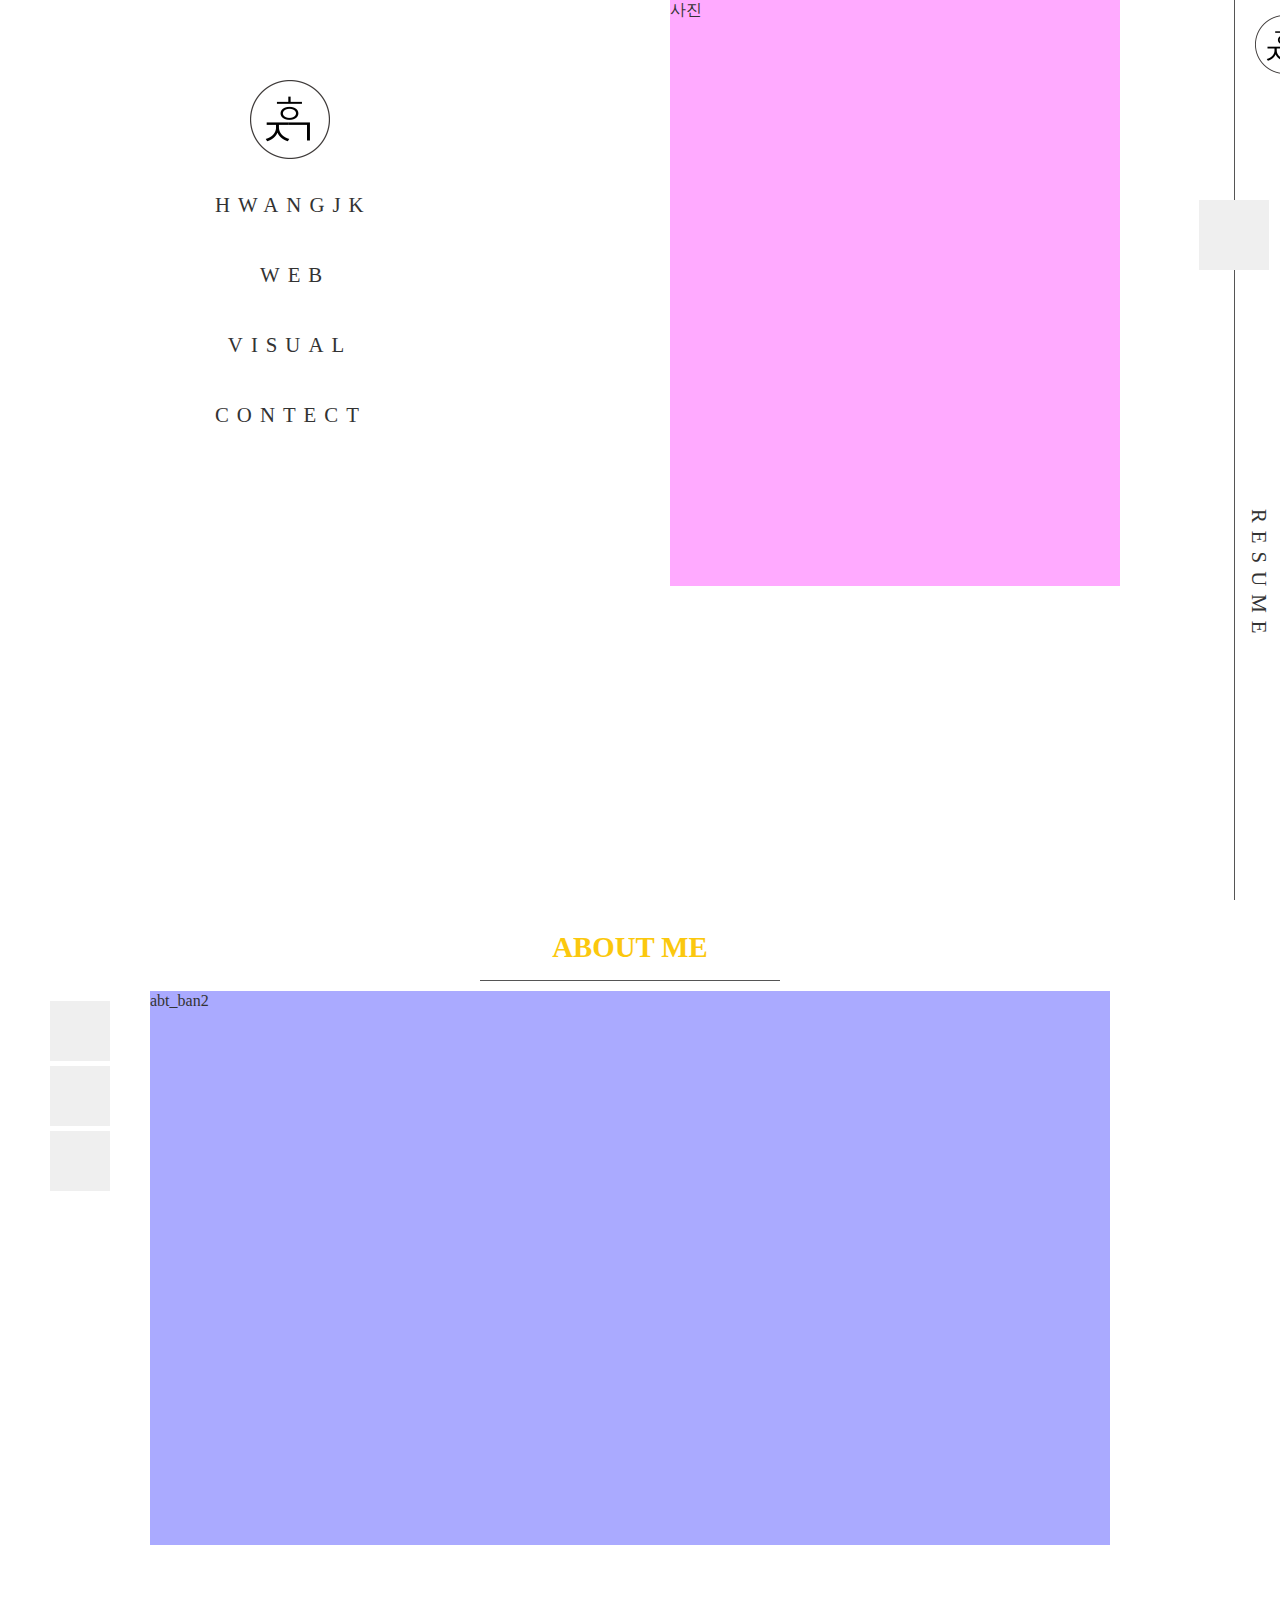
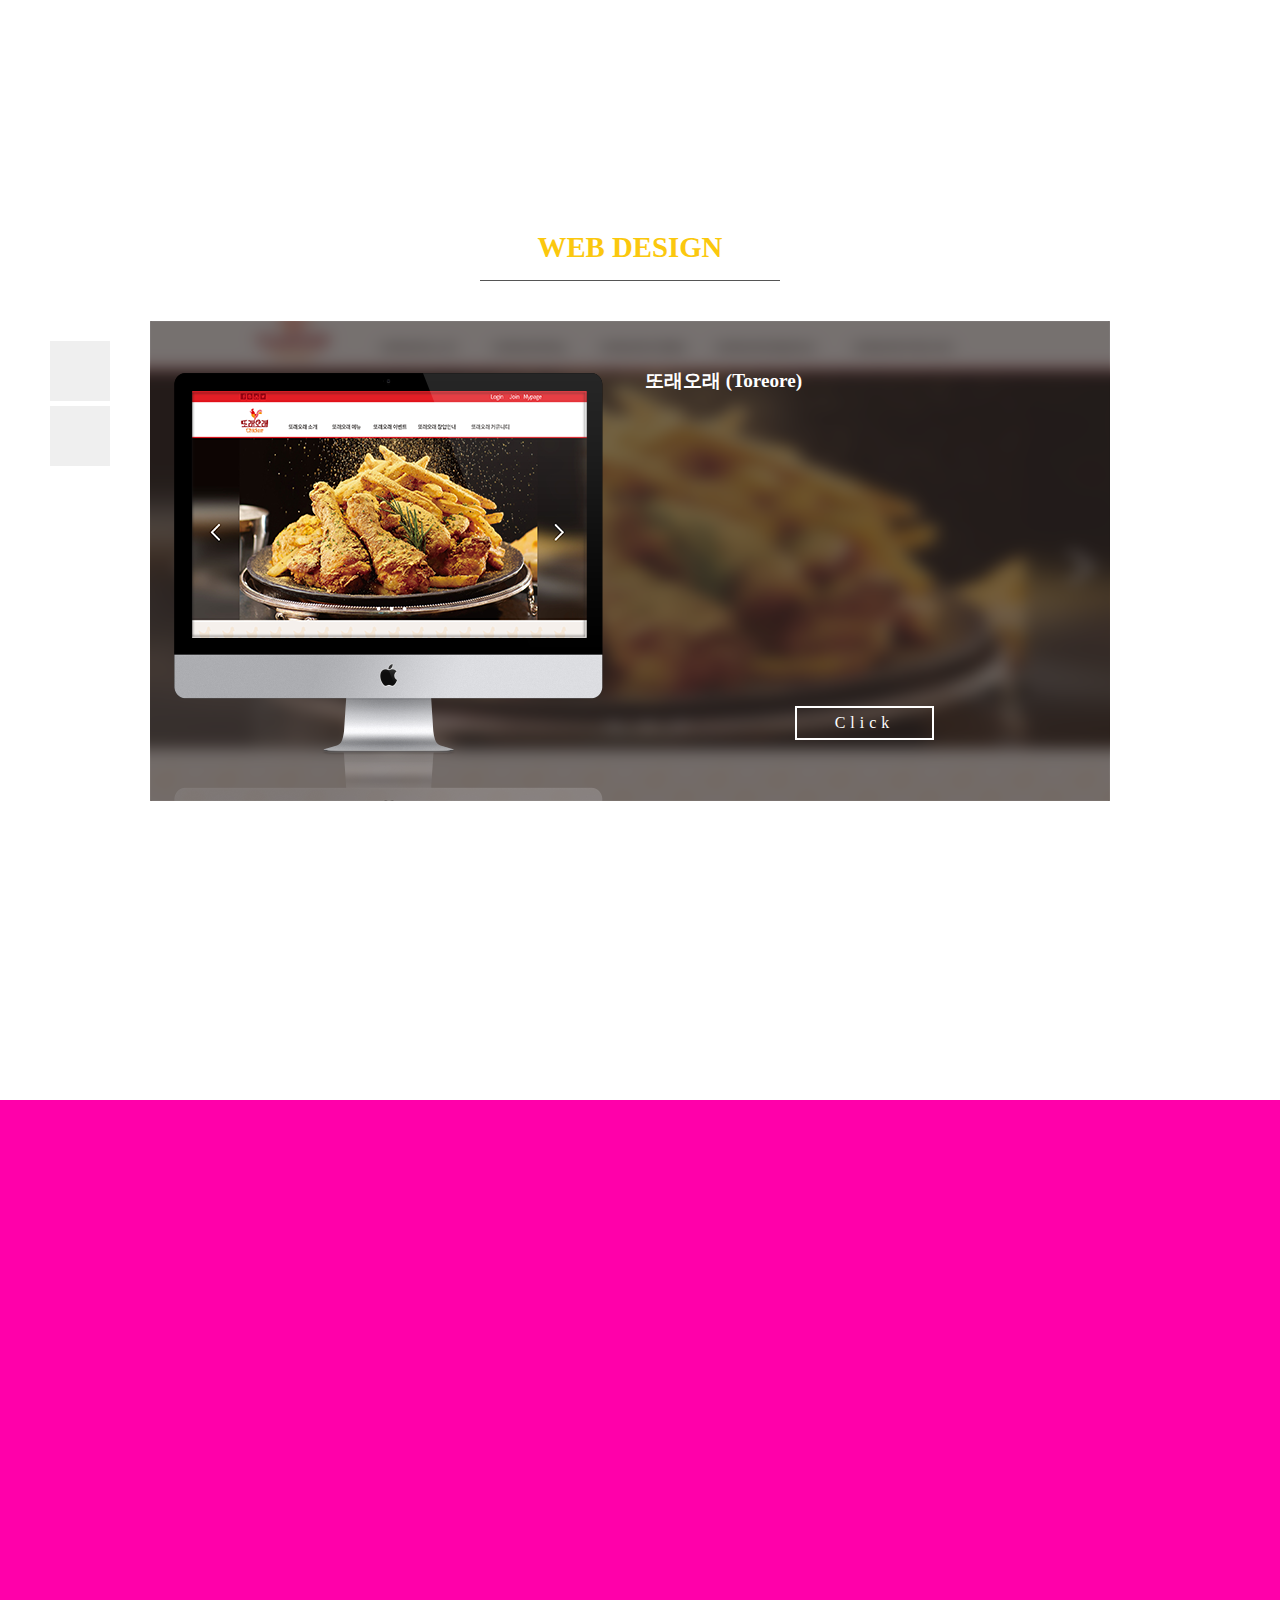
==== index.html @ 750772e2 "index" ====
<!DOCTYPE html>
<html lang="ko-KR">
<head>
    <meta charset="UTF-8" />
    <meta http-equiv="X-UA-Compatible" content="IE=edge" />
    <meta name="viewport" content="width=device-width, user-scalable=no, initial-scale=1.0, maximum-scale=1.0, minimum-scale=1.0">
    
        <!--stylesheet-->
    <link rel="stylesheet" href="./css/lib/reset.css">
    <link rel="stylesheet" href="./css/index.css">
    
    <!--[if lte IE 9]>
        <script src="js/dist/html5shiv.min.js"></script>
    <script src="js/dist/ie9.min.js"></script>
    <script src="js/dist/PIE.js"></script>
    <script src="js/dist/responsive.min.js"></script
    <![endif]-->
    
    <script src="js/jquery/jquery-1.12.3.min.js"></script>
    <script src="js/jquery/jquery-migrate-1.3.0.min.js"></script>
    <script src="js/jquery/jquery-ui.min.js"></script>

    <title>Document</title>
    <script>
   $(function(){
       var resmBtn = $('.resm_btn'),
           resm = $('#resume');
       resmBtn.on('click',function(){
           resm.animate({'left':70+'px'},700,'swing');
       });
       
   });
    </script>
</head>
<body>
   <container id="wrap">
    <div id="header">
      <div id="headBox">
      <div id="gnbBox">
       <h1><a href="#header"><span class="me_hidden">LOGO</span></a></h1>
        <ul id="gnb">
            <li><a href="#box_2">HWANGJK</a></li>
            <li><a href="#box_3">WEB</a></li>
            <li><a href="#box_4">VISUAL</a></li>
            <li><a href="#box_5">CONTECT</a></li>
        </ul><!--//    #gnb-->
        </div><!--//    #gnbBox-->
        <button></button>
        <div id="gnbPic">사진</div>
        </div><!--//    #headBox-->
<!--//    #resume-->
    </div><!--//    #header-->
           
            <div id="resume">
				<div class="resm">
				    <button class="home_btn"><a href="#header"><span class="me_hidden">home</span></a></button>
				    <p>RESUME</p>
				</div>
				<h2><span class="me_hidden">황진경 이력서</span></h2>
				<div class="resm_page">
                    <div class="resm_profile">
                        <ul>
                            <!--<li class="pro_pic"></li>-->
                            <li class="pro_moral"></li>
                            <li class="pro">
                                <ul>
                                    <li> &#8226; 황진경 &#40;Hwang Jin Kyoung&#41;</li>
                                    <li> &#8226; Birth&#58; 1995. 07. 11</li>
                                    <li> &#8226; Address&#58; 경기도 광주시</li>
                                    <li><i class="email"><!--icon--></i><p>hwangjk711@gmail.com</p></li>
                                    <li><i class="kakao"><!--icon--></i><p>qo3op1995</p></li>
                                    <li><i class="insa"><!--icon--></i><p>hjin_nk</p></li>
                                    <li><i class="git"><!--icon--></i><p>hwangjk</p></li>
                                </ul>
                            </li>
                        </ul>
                    </div>
                    <div class="resm_box">
                        <ul>
                            <li>
                                <dl>
                                    <dt class="edcation"><i class="ed"><!--icon--></i><p>Education</p></dt>
                                    <dd>
                                        <ul class="e_date">
                                            <li>2016&#46;03&#45;2016&#46;07</li>
                                            <li>2014&#46;03&#45;2016&#46;02</li>
                                            <li>2011&#46;03&#45;2014&#46;02</li>
                                        </ul>
                                        <ul class="e_graph">
                                            <li><!--cirle 표시--><span><!--cirle 표시--></span></li>
                                            <li><!--cirle 표시--><span><!--cirle 표시--></span></li>
                                            <li><!--cirle 표시--><span><!--cirle 표시--></span></li>
                                        </ul>
                                        <span class="e_line"><!--line--></span>

                                        <ul class="e_contect">
                                            <li>그린컴퓨터 <br>아카데미 수료</li>
                                            <li>한국폴리텍1대학<br/>정수캠퍼스<br/><span class="cont">커뮤니케이션디자인과</span></li>
                                            <li>수원정보과학고등학교<br/><span class="cont">캐릭터디자인과</span></li>
                                        </ul>

                                    </dd>
                                </dl>
                            </li> <!--education-->
                            <li>
                                <dl>
                                    <dt><i class="we"><!--icon--></i><p>Work Experience</p></dt>
                                    <dd>
                                        <ul class="w_date">
                                            <li>2015&#46;12&#45;2016&#46;02</li>
                                            <li>2015&#46;02</li>
                                            <li>2014&#46;08&#45;2015&#46;02</li>
                                        </ul>
                                        <ul class="e_graph">
                                            <li><!--cirle 표시--><span><!--cirle 표시--></span></li>
                                            <li><!--cirle 표시--><span><!--cirle 표시--></span></li>
                                            <li><!--cirle 표시--><span><!--cirle 표시--></span></li>
                                        </ul>
                                        <span class="e_line"><!--line--></span>

                                        <ul class="w_contect">
                                            <li>&#40;주&#41;CSC커뮤니케이션<br><span class="cont">광고&#44;편집 디자인</span></li>
                                            <li>&#40;주&#41;켈코스메틱<br/><span class="cont">패키지디자인</span></li>
                                            <li>&#40;주&#41;원일테크<br/><span class="cont">라벨디자인 수정<br/>인쇄공정 관리</span></li>
                                        </ul>
                                    </dd>
                                </dl>
                            </li> <!--work experience-->
                            <li>
                                <dl>
                                    <dt><i class="awd"><!--icon--></i><p>Award</p></dt>
                                    <dd>
                                        <ul class="a_date">
                                            <li>2014</li>
                                            <li>2013</li>
                                            <li>2011</li>
                                        </ul>
                                        <ul class="e_graph">
                                            <li><!--cirle 표시--><span><!--cirle 표시--></span></li>
                                            <li><!--cirle 표시--><span><!--cirle 표시--></span></li>
                                            <li><!--cirle 표시--><span><!--cirle 표시--></span></li>
                                        </ul>
                                        <span class="e_line"><!--line--></span>

                                        <ul class="a_contect">
                                            <li>제20회 국제커뮤니케이션공모전 <br><span class="cont">광고디자인부문 입선</span></li>
                                            <li>청소년디자인전람회<br/><span class="cont">멀티미디어디자인부문 입선</span></li>
                                            <li>청소년디자인전람회<br/><span class="cont">제품디자인부문 특선</span></li>
                                        </ul>
                                    </dd>
                                </dl>
                            </li><!--award-->
                            <li>
                                <dl>
                                    <dt><i class="lcen"><!--icon--></i><p>Licence</p></dt>
                                    <dd>
                                        <ul class="L_date">
                                            <li>2015&#46;12&#46;28</li>
                                            <li>2015&#46;07&#46;17</li>
                                            <li>2013&#46;07&#46;19</li>
                                            <li>2012&#46;04&#46;28</li>
                                            <li>2016&#46;03&#46;25</li>
                                        </ul>
                                        <ul class="L_graph">
                                            <li><!--cirle 표시--><span><!--cirle 표시--></span></li>
                                            <li><!--cirle 표시--><span><!--cirle 표시--></span></li>
                                            <li><!--cirle 표시--><span><!--cirle 표시--></span></li>
                                            <li><!--cirle 표시--><span><!--cirle 표시--></span></li>
                                            <li><!--cirle 표시--><span><!--cirle 표시--></span></li>
                                        </ul>
                                        <span class="L_line"><!--line--></span>

                                        <ul class="L_contect">
                                            <li>시각디자인산업기사사<br>한국산업인력공단</li>
                                            <li>GTQ일러스트1급<br/>한국생산성본부부</li>
                                            <li>컴퓨터그래픽스운용기능사<br/>한국산업인력공단</li>
                                            <li>AUTO CAD2급<br/>한국ATC센터</li>
                                            <li>운전면허보통2종<br/>경기지방경찰청</li>
                                        </ul>
                                    </dd>
                                </dl>
                            </li><!--licence-->
                            
                        </ul>
                    </div>
                    <div class="skill">
	<div class="artwork">
		<ul class="bars">
			<li>
			    <dl class="top">
			        <dt>Adobe Photoshop</dt>
			        <dd>
			            <div class="ps"><!--bar--></div>
			        </dd>
			    </dl>
			    <dl>
			        <dt>Adobe illustation</dt>
			        <dd>
			            <div class="ai"><!--bar--></div>
			        </dd>
			    </dl>
			    <dl>
			        <dt>Adobe Indesign</dt>
			        <dd>
			            <div class="id"><!--bar--></div>
			        </dd>
			    </dl>
			    <dl>
			        <dt>Adobe aftereffct</dt>
			        <dd>
			            <div class="ae"><!--bar--></div>
			        </dd>
			    </dl>
			    <dl>
			        <dt>HTML</dt>
			        <dd>
			            <div class="htm"><!--bar--></div>
			        </dd>
			    </dl>
			    <dl>
			        <dt>CSS</dt>
			        <dd>
			            <div class="css"><!--bar--></div>
			        </dd>
			    </dl>
			    <dl>
			        <dt>SASS(SCSS)</dt>
			        <dd>
			            <div class="sass"><!--bar--></div>
			        </dd>
			    </dl>
			    <dl>
			        <dt>Javascript(jQuery)</dt>
			        <dd>
			            <div class="js"><!--bar--></div>
			        </dd>
			    </dl>
			    <dl>
			        <dt>Assistor PS</dt>
			        <dd>
			            <div class="asi"><!--bar--></div>
			        </dd>
			    </dl>
			    <dl>
			        <dt>Git hurb</dt>
			        <dd>
			            <div class="git"><!--bar--></div>
			        </dd>
			    </dl>
			    <dl>
			        <dt>Auto CAD</dt>
			        <dd>
			            <div class="cad"><!--bar--></div>
			        </dd>
			    </dl>
			</li>
		</ul>
	</div>
                        </div>
                    
                </div><!--.resm_page-->
                <button class="resm_btn"><span class="me_hidden">resm</span></button>
			</div><!--#resume-->
			
    <div id="box_2">
    <h2>about me</h2>
    <span class="box2_title">ABOUT ME</span>
    <ul class="box2_btn">
        <li><button><a href="#box_3"></a></button></li>
        <li><button><a href="#box_4"></a></button></li>
        <li><button><a href="#box_5"></a></button></li>
    </ul>
    <div class="about_ban">
    <ul class="about_me">
        <li class="abt_ban1">
            <ul>
                <li>
                    <ul class="cha_1">
                        <li class="cha_icon_1"><!--icon--></li>
                        <li class="cha_text_1">
                        <dl>
                            <dt>CREATIVE</dt>
                            <dd>톡톡튀고 반짝이는<br/>창의력을 가진 사람</dd>
                        </dl></li>
                    </ul>
                </li>
                <li>
                    <ul class="cha_2">
                        <li class="cha_icon_2"><!--icon--></li>
                        <li class="cha_text_2">
                        <dl>
                            <dt>POSITIVE</dt>
                            <dd>밝고 긍정적인<br/>마인드를 가진 사람</dd>
                        </dl></li>
                    </ul>
                </li>
                <li>
                    <ul class="cha_3">
                        <li class="cha_icon_3"><!--icon--></li>
                        <li class="cha_text_3">
                        <dl>
                            <dt>RESPONSIBILITY</dt>
                            <dd>한번 보면 끝을보는<br/>책임감을 가진 사람</dd>
                        </dl></li>
                    </ul>
                </li>
                <li>
                    <ul class="cha_4">
                        <li class="cha_icon_4"><!--icon--></li>
                        <li class="cha_text_4">
                        <dl>
                            <dt>ARDENT</dt>
                            <dd>디자인의 열정이<br/>불타오르는 사람</dd>
                        </dl></li>
                    </ul>
                </li>
            </ul>
        </li>
        <li class="abt_ban2">abt_ban2</li>
        <li class="abt_ban3">abt_ban3</li>
    </ul>
    </div>
    </div><!--// #box_2-->
    
    <div id="box_3">
    <span class="box3_title">WEB DESIGN</span>
    <ul class="box3_btn">
        <li><button><a href="#"></a></button></li>
        <li><button><a href="#"></a></button></li>
    </ul>
    <div class="webpo">
    <ul class="webpoBox">
        <li class="toreore">
               <ul>
                   <li class="to_mockup"></li>
                   <li class="content">
                       <dl>
                           <dt>또래오래 (Toreore)</dt>
                           <dd></dd>
                           <dd class="click"><a href="./toreore/index.html">Click</a></dd>
                       </dl>
                   </li>
               </ul>
        </li>
        <li class="webpo_2"></li>
    </ul>
       </div>
    </div>
    
    <div id="box_4">
    </div>
    
    <div id="box_5">
    </div>
    
    
    
    
    
    </container><!--//    #wrap-->
</body>
</html>
---- css/index.css ----
#wrap { width: 100%; height: auto; }
#wrap #header { width: 100%; height: 100vh; }
#wrap #header #headBox { width: 1000px; height: calc(100% - 80px); margin: 0 auto; padding-top: 80px; }
#wrap #header #headBox #gnbBox { width: 300px; height: 420px; background-color: #fff; float: left; }
#wrap #header #headBox #gnbBox > h1 { width: 80px; height: 80px; background-image: url(../img/logo.png); background-repeat: no-repeat; margin-left: 110px; float: left; }
#wrap #header #headBox #gnbBox > h1 a { width: 100%; height: 100%; display: block; }
#wrap #header #headBox #gnbBox > #gnb { width: 100%; height: 340px; margin-top: 30px; float: left; /*background-color:#faf;*/ }
#wrap #header #headBox #gnbBox > #gnb li { width: 100%; height: 40px; margin-bottom: 30px; background-color: #fff; }
#wrap #header #headBox #gnbBox > #gnb li:nth-child(1) { width: 150px; margin-left: 75px; }
#wrap #header #headBox #gnbBox > #gnb li:nth-child(2) { width: 60px; margin-left: 120px; }
#wrap #header #headBox #gnbBox > #gnb li:nth-child(3) { width: 130px; margin-left: 85px; }
#wrap #header #headBox #gnbBox > #gnb li:nth-child(4) { width: 150px; margin-left: 75px; }
#wrap #header #headBox #gnbBox > #gnb li a { width: 100%; height: 100%; display: block; text-align: center; font-size: 1.3rem; text-decoration: none; line-height: 30px; color: #333; letter-spacing: 0.5rem; font-weight: lighter; }
#wrap #header #headBox #gnbBox > #gnb li a:hover { border-bottom: 1px solid #999; color: #999; }
#wrap #header #headBox > #gnbPic { width: 450px; height: 586px; float: right; margin-right: 20px; background-color: #faf; margin-top: -80px; }
#wrap #resume { width: 1250px; height: 100vh; background-color: #5a5; position: fixed; top: 0px; left: 1234px; z-index: 1000; }
#wrap #resume .resm { width: 8%; height: 100%; background-color: #fff; border-left: 1px solid #555; float: left; }
#wrap #resume .resm .home_btn { width: 60px; height: 60px; margin-left: 20px; margin-top: 15px; background-image: url(../img/home_btn.png); background-repeat: no-repeat; background-size: contain; cursor: pointer; }
#wrap #resume .resm .home_btn a { width: 100%; height: 100%; display: block; }
#wrap #resume .resm P { width: 112px; height: 20px; display: block; font-size: 1.3rem; margin-top: 480px; margin-left: -30px; letter-spacing: 0.5rem; font-weight: lighter; transform: rotate(90deg); }
#wrap #resume .resm_page { width: 91.88%; height: 100%; background-color: #fff; float: left; }
#wrap #resume .resm_page .resm_profile { width: 18.5vw; height: 100%; background-color: #fff; float: left; margin-right: 30px; border-right: 1px solid #999; }
#wrap #resume .resm_page .resm_profile ul { /*.pro_pic {width:8.2vw; height:146px; margin-top:24px; margin-left:5vw; padding-bottom: 10px; border-bottom: 3px solid $MAIN;  background-image: url(../img/proifile_pic.jpg); background-repeat: no-repeat; background-size: contain; display: none;}*/ }
#wrap #resume .resm_page .resm_profile ul .pro_moral { width: 200px; float: right; margin-right: 20px; height: 300px; margin-top: 15px; background-image: url(../img/resm_moral.png); }
#wrap #resume .resm_page .resm_profile ul .pro { width: 200px; height: 260px; float: right; margin-right: 20px; margin-top: 50px; }
#wrap #resume .resm_page .resm_profile ul .pro ul li { width: 100%; height: 20px; margin-bottom: 15px; font-size: 0.9rem; }
#wrap #resume .resm_page .resm_profile ul .pro ul li > i { width: 20px; height: 20px; margin-right: 10px; float: left; background-image: url(../img/profile_icon.png); background-repeat: no-repeat; background-position: -3px -7px; }
#wrap #resume .resm_page .resm_profile ul .pro ul li .kakao { background-position: -27px -7px; }
#wrap #resume .resm_page .resm_profile ul .pro ul li .insa { background-position: -52px -7px; }
#wrap #resume .resm_page .resm_profile ul .pro ul li .git { background-position: -76px -7px; }
#wrap #resume .resm_page .resm_box { width: 40vw; height: 100%; float: left; margin-right: 20px; }
#wrap #resume .resm_page .resm_box > ul { width: 100%; height: 100%; }
#wrap #resume .resm_page .resm_box > ul > li { width: 100%; height: calc(100% / 4 - 35px); margin-bottom: 30px; }
#wrap #resume .resm_page .resm_box > ul > li:last-child { margin-bottom: 0; }
#wrap #resume .resm_page .resm_box > ul > li:first-child { margin-top: 25px; }
#wrap #resume .resm_page .resm_box > ul > li dl { width: 100%; height: 100%; }
#wrap #resume .resm_page .resm_box > ul > li dl dt { width: 100%; height: 20%; }
#wrap #resume .resm_page .resm_box > ul > li dl dt p { width: 100%; height: 100%; display: block; line-height: 150%; font-weight: bold; }
#wrap #resume .resm_page .resm_box > ul > li dl dt i { width: 5%; height: 100%; background-image: url(../img/resm_icon.png); background-repeat: no-repeat; display: block; float: left; margin-left: 35px; margin-right: 5px; }
#wrap #resume .resm_page .resm_box > ul > li dl dt .ed { background-position: 0 -6px; }
#wrap #resume .resm_page .resm_box > ul > li dl dt .we { background-position: -27px -6px; }
#wrap #resume .resm_page .resm_box > ul > li dl dt .awd { background-position: -52px -5px; }
#wrap #resume .resm_page .resm_box > ul > li dl dt .lcen { background-position: -76px -5px; }
#wrap #resume .resm_page .resm_box > ul > li dl dd { width: 100%; height: 75%; position: relative; margin-top: 3px; }
#wrap #resume .resm_page .resm_box > ul > li dl dd .e_date { width: 100%; height: 16px; }
#wrap #resume .resm_page .resm_box > ul > li dl dd .e_date > li { width: 23%; height: 16px; float: left; font-size: 0.9rem; margin-right: 45px; }
#wrap #resume .resm_page .resm_box > ul > li dl dd .e_date > li:last-child { margin-right: 0; }
#wrap #resume .resm_page .resm_box > ul > li dl dd .e_date > li:first-child { margin-left: 38px; }
#wrap #resume .resm_page .resm_box > ul > li dl dd .e_graph { width: 100%; height: 16px; float: left; position: absolute; z-index: 500; top: 25px; }
#wrap #resume .resm_page .resm_box > ul > li dl dd .e_graph > li { width: 16px; height: 100%; background-color: #ddd; border-radius: 10px; float: left; margin-right: 152px; }
#wrap #resume .resm_page .resm_box > ul > li dl dd .e_graph > li:last-child { margin-right: 0; }
#wrap #resume .resm_page .resm_box > ul > li dl dd .e_graph > li:first-child { margin-left: 85px; }
#wrap #resume .resm_page .resm_box > ul > li dl dd .e_graph > li > span { width: 65%; height: 65%; background-color: #555; display: block; border-radius: 10px; margin-top: 3px; margin-left: 10px; }
#wrap #resume .resm_page .resm_box > ul > li dl dd .e_line { width: 60%; height: 2px; background-color: #ddd; display: block; float: left; position: absolute; left: 18%; top: 32px; z-index: 100; }
#wrap #resume .resm_page .resm_box > ul > li dl dd .e_contect { width: 100%; height: 50px; margin-top: 35px; }
#wrap #resume .resm_page .resm_box > ul > li dl dd .e_contect > li { width: auto; height: auto; font-size: 0.8rem; float: left; text-align: center; margin-right: 70px; letter-spacing: -0.5px; }
#wrap #resume .resm_page .resm_box > ul > li dl dd .e_contect > li:first-child { margin-left: 58px; }
#wrap #resume .resm_page .resm_box > ul > li dl dd .e_contect > li:last-child { margin-right: 0; margin-left: 15px; }
#wrap #resume .resm_page .resm_box > ul > li dl dd .e_contect > li:nth-child(2) { margin-right: 38px; margin-left: 4px; }
#wrap #resume .resm_page .resm_box > ul > li dl dd { width: 100%; height: 75%; position: relative; margin-top: 3px; }
#wrap #resume .resm_page .resm_box > ul > li dl dd .w_date { width: 100%; height: 16px; }
#wrap #resume .resm_page .resm_box > ul > li dl dd .w_date > li { width: 23%; height: 16px; float: left; font-size: 0.9rem; margin-right: 43px; text-align: center; }
#wrap #resume .resm_page .resm_box > ul > li dl dd .w_date > li:last-child { margin-right: 0; }
#wrap #resume .resm_page .resm_box > ul > li dl dd .w_date > li:first-child { margin-left: 28px; }
#wrap #resume .resm_page .resm_box > ul > li dl dd .e_graph { width: 100%; height: 16px; float: left; position: absolute; z-index: 500; top: 25px; }
#wrap #resume .resm_page .resm_box > ul > li dl dd .e_graph > li { width: 16px; height: 100%; background-color: #ddd; border-radius: 10px; float: left; margin-right: 152px; }
#wrap #resume .resm_page .resm_box > ul > li dl dd .e_graph > li:last-child { margin-right: 0; }
#wrap #resume .resm_page .resm_box > ul > li dl dd .e_graph > li:first-child { margin-left: 85px; }
#wrap #resume .resm_page .resm_box > ul > li dl dd .e_graph > li > span { width: 65%; height: 65%; background-color: #555; display: block; border-radius: 10px; margin-top: 3px; margin-left: 3px; }
#wrap #resume .resm_page .resm_box > ul > li dl dd .e_line { width: 60%; height: 2px; background-color: #ddd; display: block; float: left; position: absolute; left: 18%; top: 32px; z-index: 100; }
#wrap #resume .resm_page .resm_box > ul > li dl dd .w_contect { width: 100%; height: 50px; margin-top: 35px; }
#wrap #resume .resm_page .resm_box > ul > li dl dd .w_contect > li { width: auto; height: auto; font-size: 0.8rem; float: left; text-align: center; margin-right: 80px; letter-spacing: -0.5px; }
#wrap #resume .resm_page .resm_box > ul > li dl dd .w_contect > li:first-child { margin-left: 30px; margin-right: 75px; }
#wrap #resume .resm_page .resm_box > ul > li dl dd .w_contect > li:last-child { margin-right: 0; margin-left: 10px; }
#wrap #resume .resm_page .resm_box > ul > li dl dd { width: 100%; height: 75%; position: relative; margin-top: 3px; }
#wrap #resume .resm_page .resm_box > ul > li dl dd .a_date { width: 100%; height: 16px; }
#wrap #resume .resm_page .resm_box > ul > li dl dd .a_date > li { width: 23%; height: 16px; float: left; font-size: 0.9rem; margin-right: 43px; text-align: center; }
#wrap #resume .resm_page .resm_box > ul > li dl dd .a_date > li:last-child { margin-right: 0; }
#wrap #resume .resm_page .resm_box > ul > li dl dd .a_date > li:first-child { margin-left: 28px; }
#wrap #resume .resm_page .resm_box > ul > li dl dd .e_graph { width: 100%; height: 16px; float: left; position: absolute; z-index: 500; top: 25px; }
#wrap #resume .resm_page .resm_box > ul > li dl dd .e_graph > li { width: 16px; height: 100%; background-color: #ddd; border-radius: 10px; float: left; margin-right: 152px; }
#wrap #resume .resm_page .resm_box > ul > li dl dd .e_graph > li:last-child { margin-right: 0; }
#wrap #resume .resm_page .resm_box > ul > li dl dd .e_graph > li:first-child { margin-left: 85px; }
#wrap #resume .resm_page .resm_box > ul > li dl dd .e_graph > li > span { width: 65%; height: 65%; background-color: #555; display: block; border-radius: 10px; margin-top: 3px; margin-left: 3px; }
#wrap #resume .resm_page .resm_box > ul > li dl dd .e_line { width: 60%; height: 2px; background-color: #ddd; display: block; float: left; position: absolute; left: 18%; top: 32px; z-index: 100; }
#wrap #resume .resm_page .resm_box > ul > li dl dd .a_contect { width: 100%; height: 50px; margin-top: 35px; }
#wrap #resume .resm_page .resm_box > ul > li dl dd .a_contect > li { width: auto; height: auto; font-size: 0.75rem; float: left; text-align: center; margin-right: 12px; letter-spacing: -0.5px; /*                                          &:nth-child(1) {margin-right:75px;}*/ }
#wrap #resume .resm_page .resm_box > ul > li dl dd .a_contect > li:first-child { margin-left: 10px; margin-right: 15px; }
#wrap #resume .resm_page .resm_box > ul > li dl dd .a_contect > li:last-child { margin-left: 42px; }
#wrap #resume .resm_page .resm_box > ul > li dl dd { width: 100%; height: 75%; position: relative; margin-top: 3px; }
#wrap #resume .resm_page .resm_box > ul > li dl dd .L_date { width: 100%; height: 16px; }
#wrap #resume .resm_page .resm_box > ul > li dl dd .L_date > li { width: auto; height: 16px; float: left; font-size: 0.75rem; margin-right: 50px; text-align: center; }
#wrap #resume .resm_page .resm_box > ul > li dl dd .L_date > li:last-child { margin-right: 0; margin-left: -30px; }
#wrap #resume .resm_page .resm_box > ul > li dl dd .L_date > li:first-child { margin-left: 35px; }
#wrap #resume .resm_page .resm_box > ul > li dl dd .L_date > li:nth-child(3) { margin-left: 10px; }
#wrap #resume .resm_page .resm_box > ul > li dl dd .L_date > li:nth-child(4) { margin-left: 8px; }
#wrap #resume .resm_page .resm_box > ul > li dl dd .L_graph { width: 100%; height: 16px; float: left; position: absolute; z-index: 500; top: 25px; }
#wrap #resume .resm_page .resm_box > ul > li dl dd .L_graph > li { width: 16px; height: 100%; background-color: #ddd; border-radius: 10px; float: left; margin-right: 90px; }
#wrap #resume .resm_page .resm_box > ul > li dl dd .L_graph > li:last-child { margin-right: 0; margin-left: -25px; }
#wrap #resume .resm_page .resm_box > ul > li dl dd .L_graph > li:first-child { margin-left: 60px; }
#wrap #resume .resm_page .resm_box > ul > li dl dd .L_graph > li:nth-child(3) { margin-left: 10px; }
#wrap #resume .resm_page .resm_box > ul > li dl dd .L_graph > li:nth-child(4) { margin-left: 10px; }
#wrap #resume .resm_page .resm_box > ul > li dl dd .L_graph > li > span { width: 65%; height: 65%; background-color: #555; display: block; border-radius: 10px; margin-top: 3px; margin-left: 3px; }
#wrap #resume .resm_page .resm_box > ul > li dl dd .L_line { width: 77%; height: 2px; background-color: #ddd; display: block; float: left; position: absolute; left: 13%; top: 32px; z-index: 100; }
#wrap #resume .resm_page .resm_box > ul > li dl dd .L_contect { width: 100%; height: 50px; margin-top: 35px; }
#wrap #resume .resm_page .resm_box > ul > li dl dd .L_contect > li { width: auto; height: auto; font-size: 0.7rem; float: left; text-align: center; margin-right: 12px; letter-spacing: -0.5px; /*                                          &:nth-child(1) {margin-right:75px;}*/ }
#wrap #resume .resm_page .resm_box > ul > li dl dd .L_contect > li:first-child { margin-left: 12px; }
#wrap #resume .resm_page .resm_box > ul > li dl dd .L_contect > li:last-child { margin-right: 0; }
#wrap #resume .resm_page .resm_box > ul > li dl .cont { font-size: 0.68rem; }
#wrap #resume .resm_page .skill { width: 20vw; height: 100%; float: right; margin-right: 20px; margin-top: -15px; }
#wrap #resume .resm_page .skill .artwork { width: 100%; height: 100%; }
#wrap #resume .resm_page .skill .bars { width: 100%; height: calc(100% - 30px); padding-top: 30px; float: right; }
#wrap #resume .resm_page .skill .bars li dl { margin-top: 1.57vw; }
#wrap #resume .resm_page .skill .bars li dl dt { margin-bottom: 0.75vw; }
#wrap #resume .resm_page .skill .bars li dl dd { width: 20vw; height: 0.5vw; background-color: #dfdfdf; }
#wrap #resume .resm_page .skill .bars li dl dd div { height: 100%; background-color: #fbc80e; }
#wrap #resume .resm_page .skill .bars li dl dd .ps { width: 90%; animation-name: ps; animation-duration: 4s; }
@keyframes ps { 0% { width: 0%; }
  100% { width: 90%; } }
#wrap #resume .resm_page .skill .bars li dl dd .ai { width: 90%; animation-name: ai; animation-duration: 4s; }
@keyframes ai { 0% { width: 0%; }
  100% { width: 90%; } }
#wrap #resume .resm_page .skill .bars li dl dd .id { width: 90%; animation-name: id; animation-duration: 4s; }
@keyframes id { 0% { width: 0%; }
  100% { width: 90%; } }
#wrap #resume .resm_page .skill .bars li dl dd .ae { width: 60%; animation-name: ae; animation-duration: 4s; }
@keyframes ae { 0% { width: 0%; }
  100% { width: 60%; } }
#wrap #resume .resm_page .skill .bars li dl dd .htm { width: 80%; animation-name: htm; animation-duration: 4s; }
@keyframes htm { 0% { width: 0%; }
  100% { width: 80%; } }
#wrap #resume .resm_page .skill .bars li dl dd .css { width: 80%; animation-name: css; animation-duration: 4s; }
@keyframes css { 0% { width: 0%; }
  100% { width: 80%; } }
#wrap #resume .resm_page .skill .bars li dl dd .sass { width: 70%; animation-name: sass; animation-duration: 4s; }
@keyframes sass { 0% { width: 0%; }
  100% { width: 70%; } }
#wrap #resume .resm_page .skill .bars li dl dd .js { width: 50%; animation-name: js; animation-duration: 4s; }
@keyframes js { 0% { width: 0%; }
  100% { width: 50%; } }
#wrap #resume .resm_page .skill .bars li dl dd .asi { width: 70%; animation-name: asi; animation-duration: 4s; }
@keyframes asi { 0% { width: 0%; }
  100% { width: 70%; } }
#wrap #resume .resm_page .skill .bars li dl dd .git { width: 60%; animation-name: git; animation-duration: 4s; }
@keyframes git { 0% { width: 0%; }
  100% { width: 60%; } }
#wrap #resume .resm_page .skill .bars li dl dd .cad { width: 70%; animation-name: cad; animation-duration: 4s; }
@keyframes cad { 0% { width: 0%; }
  100% { width: 70%; } }
#wrap #resume .resm_page .skill .bars li .top { margin-top: 0; }
#wrap #resume .resm_btn { width: 70px; height: 70px; position: absolute; left: -35px; top: 200px; }
#wrap #box_2 { width: 100%; height: 100vh; background-color: #fff; }
#wrap #box_2 .box2_title { width: 300px; height: 50px; display: block; margin-left: 480px; text-align: center; margin-top: 30px; font-size: 1.8rem; font-weight: bold; border-bottom: 1px solid #555; color: #fbc80e; }
#wrap #box_2 .box2_btn { width: 60px; height: 200px; float: left; margin-top: 20px; margin-left: 50px; }
#wrap #box_2 .box2_btn > li { width: 100%; height: 60px; margin-bottom: 5px; }
#wrap #box_2 .box2_btn > li > button { width: 60px; height: 60px; }
#wrap #box_2 .box2_btn > li > button > a { width: 100%; height: 100%; display: block; }
#wrap #box_2 .about_ban { width: 960px; height: 554px; margin-top: 10px; margin-left: 150px; background-color: #faf; overflow: hidden; }
#wrap #box_2 .about_ban .about_me { width: 100%; height: 300%; background-color: #faa; margin-top: -554px; }
#wrap #box_2 .about_ban .about_me > li { width: 100%; height: calc(100% / 3); }
#wrap #box_2 .about_ban .about_me .abt_ban1 { background-color: #faf; }
#wrap #box_2 .about_ban .about_me .abt_ban1 > ul { width: 900px; height: 100%; margin-left: 30px; }
#wrap #box_2 .about_ban .about_me .abt_ban1 > ul > li { width: calc(100% / 4 - 10px); height: 300px; float: left; background-color: #fff; margin-right: 10px; margin-top: 100px; }
#wrap #box_2 .about_ban .about_me .abt_ban1 > ul > li:first-child { margin-left: 5px; }
#wrap #box_2 .about_ban .about_me .abt_ban1 > ul > li:last-child { margin-right: 0px; }
#wrap #box_2 .about_ban .about_me .abt_ban1 > ul > li .cha_1 { width: 100%; height: 100%; }
#wrap #box_2 .about_ban .about_me .abt_ban1 > ul > li .cha_1 .cha_icon_1 { width: 150px; height: 150px; margin-left: 35px; margin-top: 20px; margin-bottom: 20px; background-image: url(../img/about_btn_icon.png); background-repeat: no-repeat; background-position: 18px 0; background-size: cover; }
#wrap #box_2 .about_ban .about_me .abt_ban1 > ul > li .cha_1 .cha_text_1 > dl > dt { width: 100%; height: 30px; font-size: 1.5rem; text-align: center; line-height: 30px; font-weight: bold; color: #fbc80e; }
#wrap #box_2 .about_ban .about_me .abt_ban1 > ul > li .cha_1 .cha_text_1 > dl > dd { width: 100%; height: 40px; text-align: center; margin-top: 10px; word-spacing: -3px; }
#wrap #box_2 .about_ban .about_me .abt_ban1 > ul > li .cha_2 { width: 100%; height: 100%; }
#wrap #box_2 .about_ban .about_me .abt_ban1 > ul > li .cha_2 .cha_icon_2 { width: 150px; height: 150px; margin-left: 35px; margin-top: 20px; margin-bottom: 20px; background-image: url(../img/about_btn_icon.png); background-repeat: no-repeat; background-position: -125px 15px; background-size: cover; }
#wrap #box_2 .about_ban .about_me .abt_ban1 > ul > li .cha_2 .cha_text_2 > dl > dt { width: 100%; height: 30px; font-size: 1.5rem; text-align: center; line-height: 30px; font-weight: bold; color: #fbc80e; }
#wrap #box_2 .about_ban .about_me .abt_ban1 > ul > li .cha_2 .cha_text_2 > dl > dd { width: 100%; height: 40px; text-align: center; margin-top: 10px; word-spacing: -3px; }
#wrap #box_2 .about_ban .about_me .abt_ban1 > ul > li .cha_3 { width: 100%; height: 100%; }
#wrap #box_2 .about_ban .about_me .abt_ban1 > ul > li .cha_3 .cha_icon_3 { width: 150px; height: 150px; margin-left: 35px; margin-top: 20px; margin-bottom: 20px; background-image: url(../img/about_btn_icon.png); background-repeat: no-repeat; background-position: -280px 15px; background-size: cover; }
#wrap #box_2 .about_ban .about_me .abt_ban1 > ul > li .cha_3 .cha_text_3 > dl > dt { width: 100%; height: 30px; font-size: 1.5rem; text-align: center; line-height: 30px; font-weight: bold; color: #fbc80e; }
#wrap #box_2 .about_ban .about_me .abt_ban1 > ul > li .cha_3 .cha_text_3 > dl > dd { width: 100%; height: 40px; text-align: center; margin-top: 10px; word-spacing: -3px; }
#wrap #box_2 .about_ban .about_me .abt_ban1 > ul > li .cha_4 { width: 100%; height: 100%; }
#wrap #box_2 .about_ban .about_me .abt_ban1 > ul > li .cha_4 .cha_icon_4 { width: 150px; height: 150px; margin-left: 35px; margin-top: 20px; margin-bottom: 20px; background-image: url(../img/about_btn_icon.png); background-repeat: no-repeat; background-position: -425px 0; background-size: cover; }
#wrap #box_2 .about_ban .about_me .abt_ban1 > ul > li .cha_4 .cha_text_4 > dl > dt { width: 100%; height: 30px; font-size: 1.5rem; text-align: center; font-weight: bold; color: #fbc80e; line-height: 30px; }
#wrap #box_2 .about_ban .about_me .abt_ban1 > ul > li .cha_4 .cha_text_4 > dl > dd { width: 100%; height: 40px; text-align: center; margin-top: 10px; word-spacing: -3px; }
#wrap #box_2 .about_ban .about_me .abt_ban2 { background-color: #aaf; }
#wrap #box_2 .about_ban .about_me .abt_ban3 { background-color: #ffa; }
#wrap #box_3 { width: 100%; height: 100vh; }
#wrap #box_3 .box3_title { width: 300px; height: 50px; display: block; margin-left: 480px; text-align: center; padding-top: 30px; font-size: 1.8rem; font-weight: bold; border-bottom: 1px solid #555; color: #fbc80e; margin-bottom: 40px; }
#wrap #box_3 .box3_btn { width: 60px; height: 60px; float: left; margin-top: 20px; margin-left: 50px; }
#wrap #box_3 .box3_btn > li { width: 100%; height: 60px; margin-bottom: 5px; }
#wrap #box_3 .box3_btn > li > button { width: 60px; height: 60px; }
#wrap #box_3 .box3_btn > li > button > a { width: 100%; height: 100%; display: block; }
#wrap #box_3 .webpo { width: 960px; height: 480px; background-repeat: no-repeat; margin-left: 150px; margin-top: 10px; overflow: hidden; }
#wrap #box_3 .webpo .webpoBox { width: 200%; height: 100%; }
#wrap #box_3 .webpo .webpoBox > li { width: calc(100% / 2); height: 100%; }
#wrap #box_3 .webpo .webpoBox .toreore { background-image: url(../img/webpo_bgg.png); background-repeat: no-repeat; }
#wrap #box_3 .webpo .webpoBox .toreore > ul { width: 930px; height: 100%; margin-left: 15px; }
#wrap #box_3 .webpo .webpoBox .toreore > ul li { width: 450px; height: 450px; float: left; margin-right: 30px; margin-top: 40px; }
#wrap #box_3 .webpo .webpoBox .toreore > ul li:last-child { margin-right: 0; }
#wrap #box_3 .webpo .webpoBox .toreore > ul .to_mockup { background-image: url(../img/tore_mockup.png); background-repeat: no-repeat; }
#wrap #box_3 .webpo .webpoBox .toreore > ul .content > dl > dt { width: 100%; height: 30px; font-size: 1.2rem; line-height: 30px; font-weight: bold; color: #fff; margin-top: 5px; margin-bottom: 10px; }
#wrap #box_3 .webpo .webpoBox .toreore > ul .content > dl > dd { width: 98%; height: 280px; }
#wrap #box_3 .webpo .webpoBox .toreore > ul .content > dl .click { width: 30%; height: 30px; margin-top: 20px; margin-left: 150px; }
#wrap #box_3 .webpo .webpoBox .toreore > ul .content > dl .click a { width: 100%; height: 100%; display: block; text-align: center; border: 2px solid #fff; background-color: transparent; color: #fff; line-height: 30px; letter-spacing: 5px; text-decoration: none; }
#wrap #box_4 { width: 100%; height: 100vh; background-color: #f0a; }
#wrap #box_5 { width: 100%; height: 100vh; background-color: #0fa; }

/*# sourceMappingURL=index.css.map */
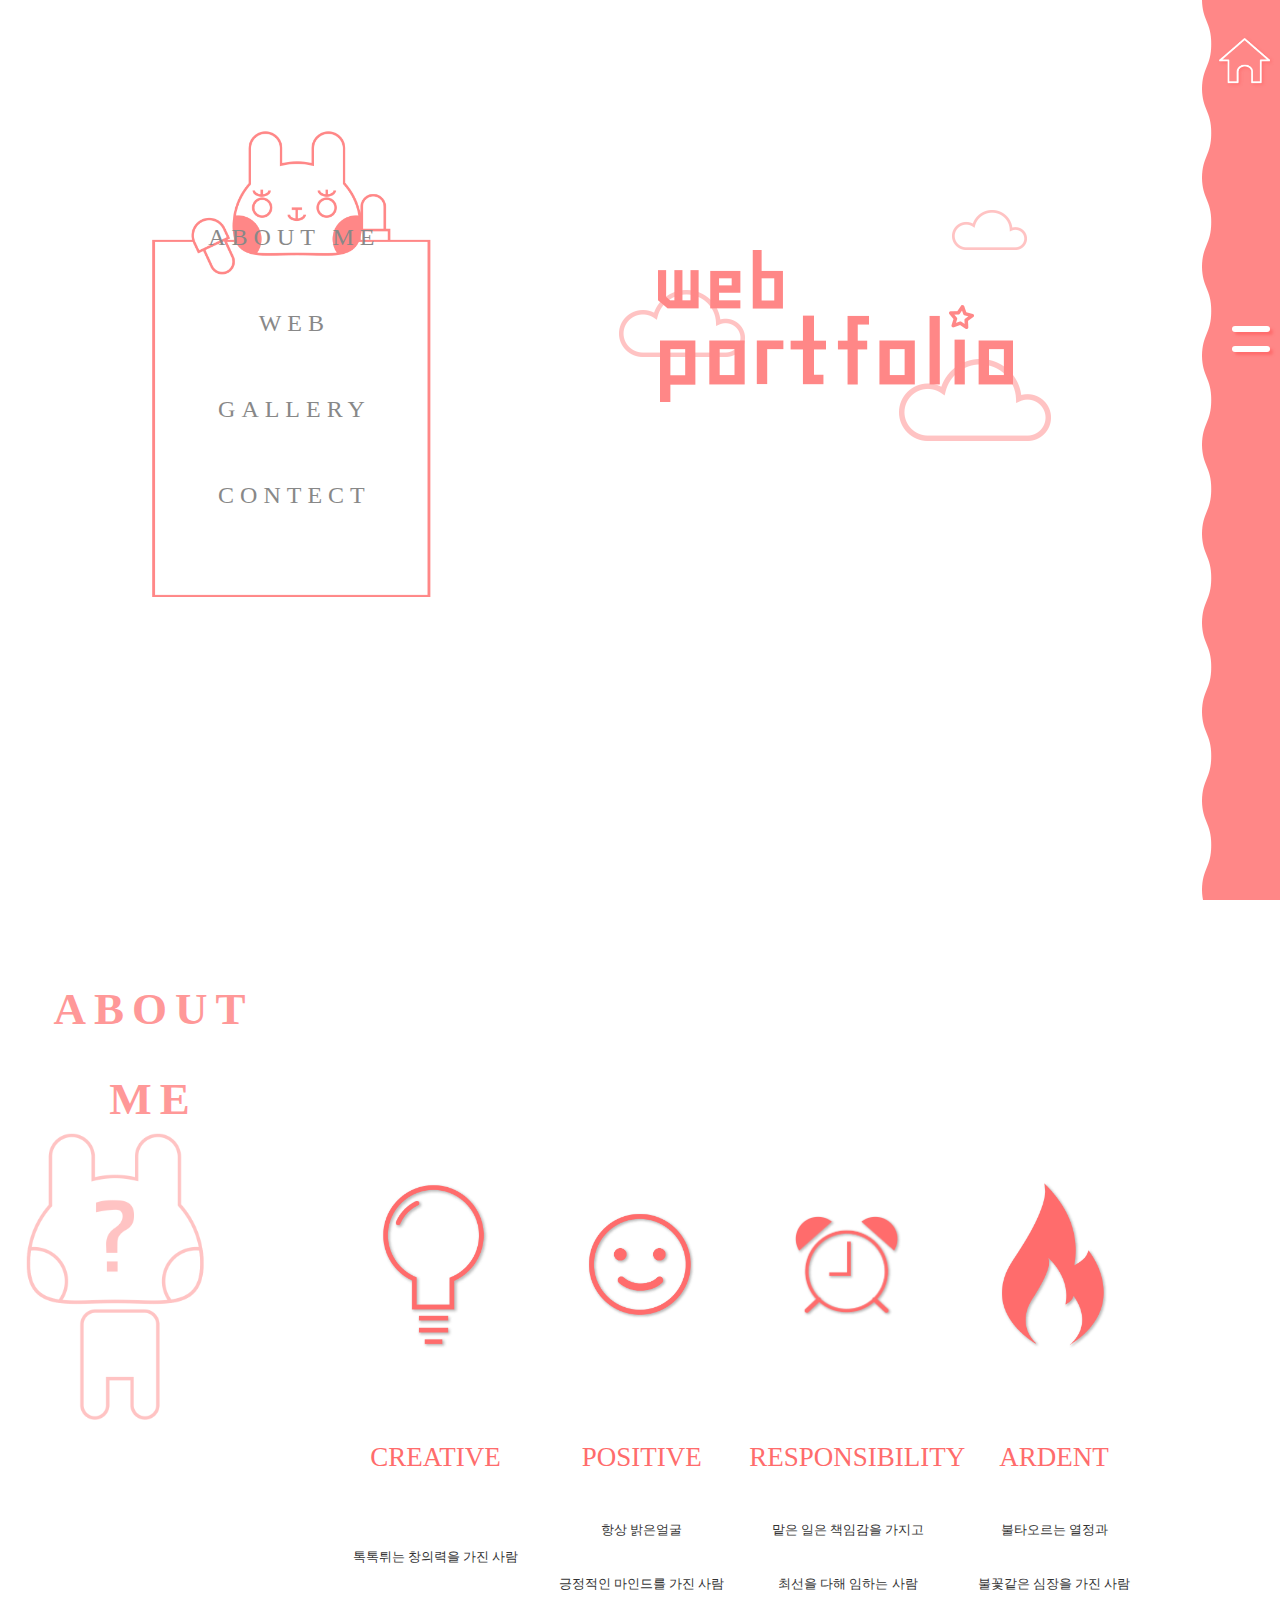
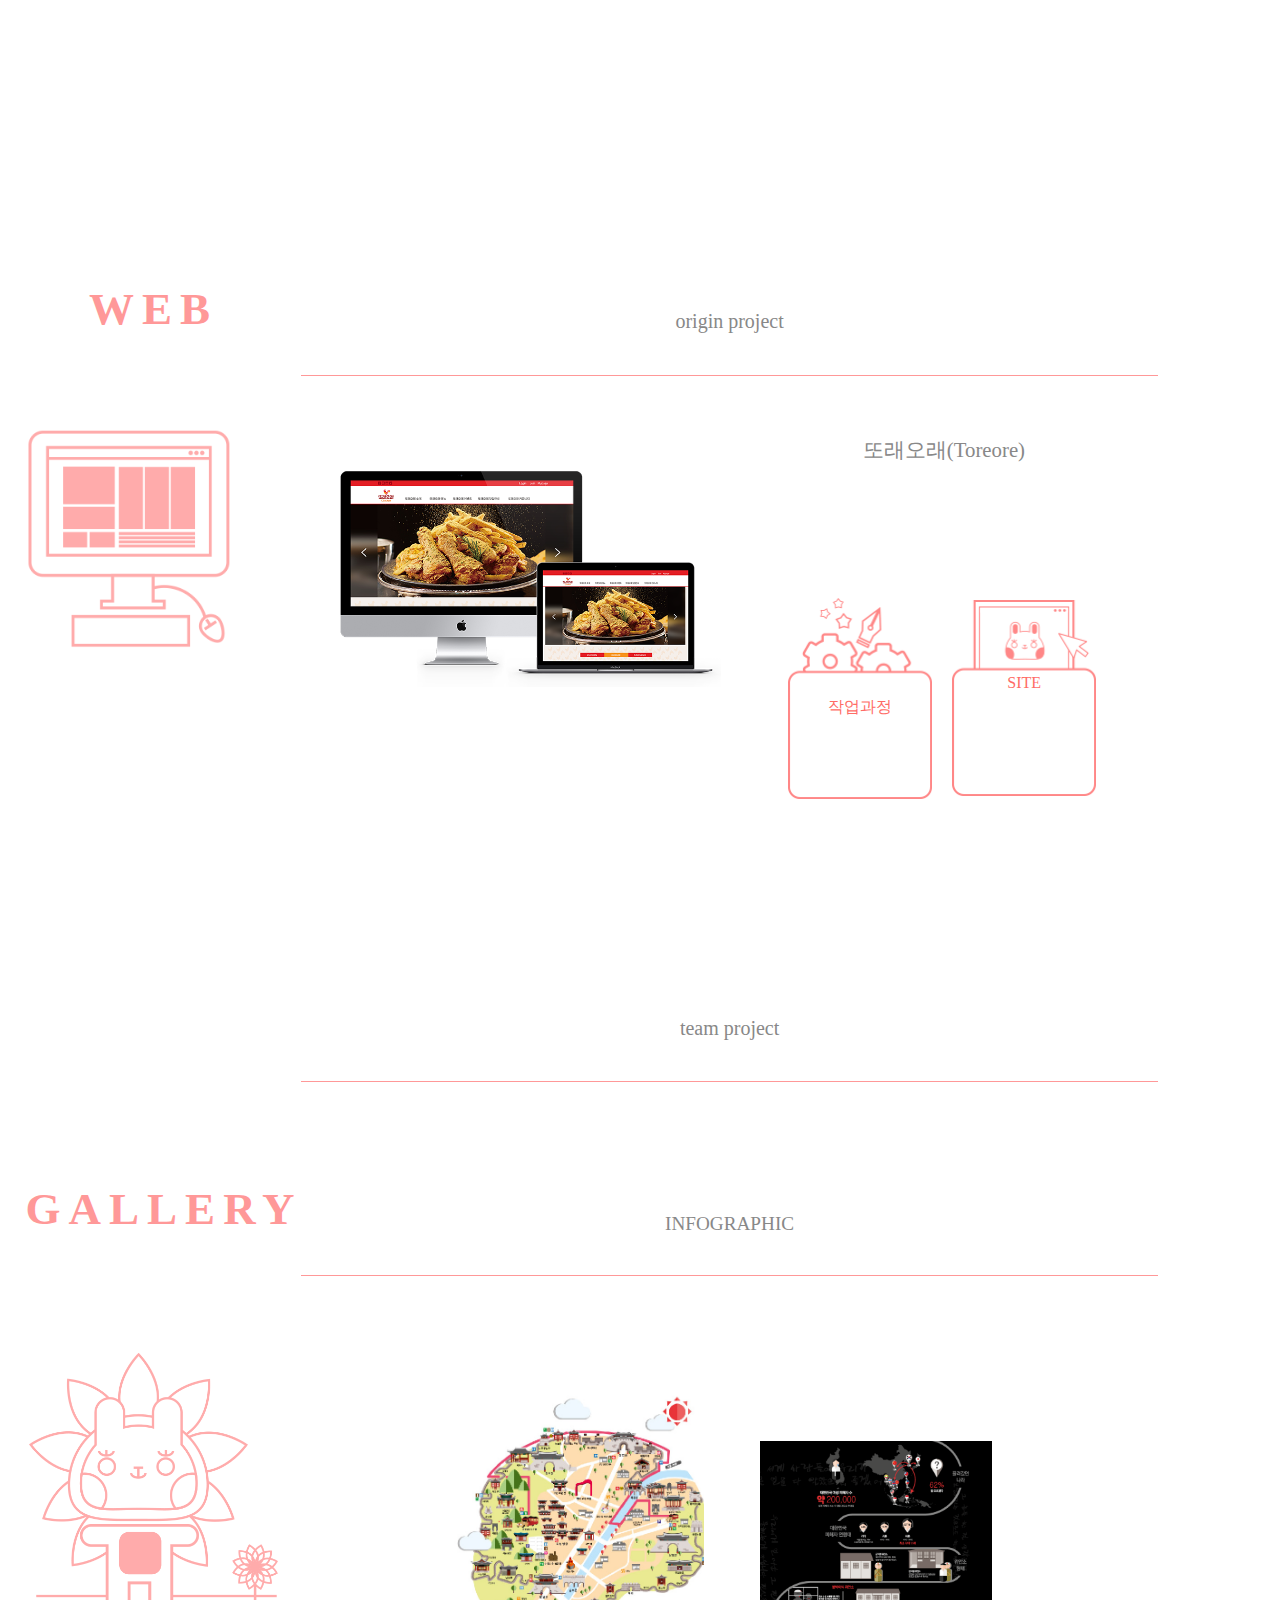
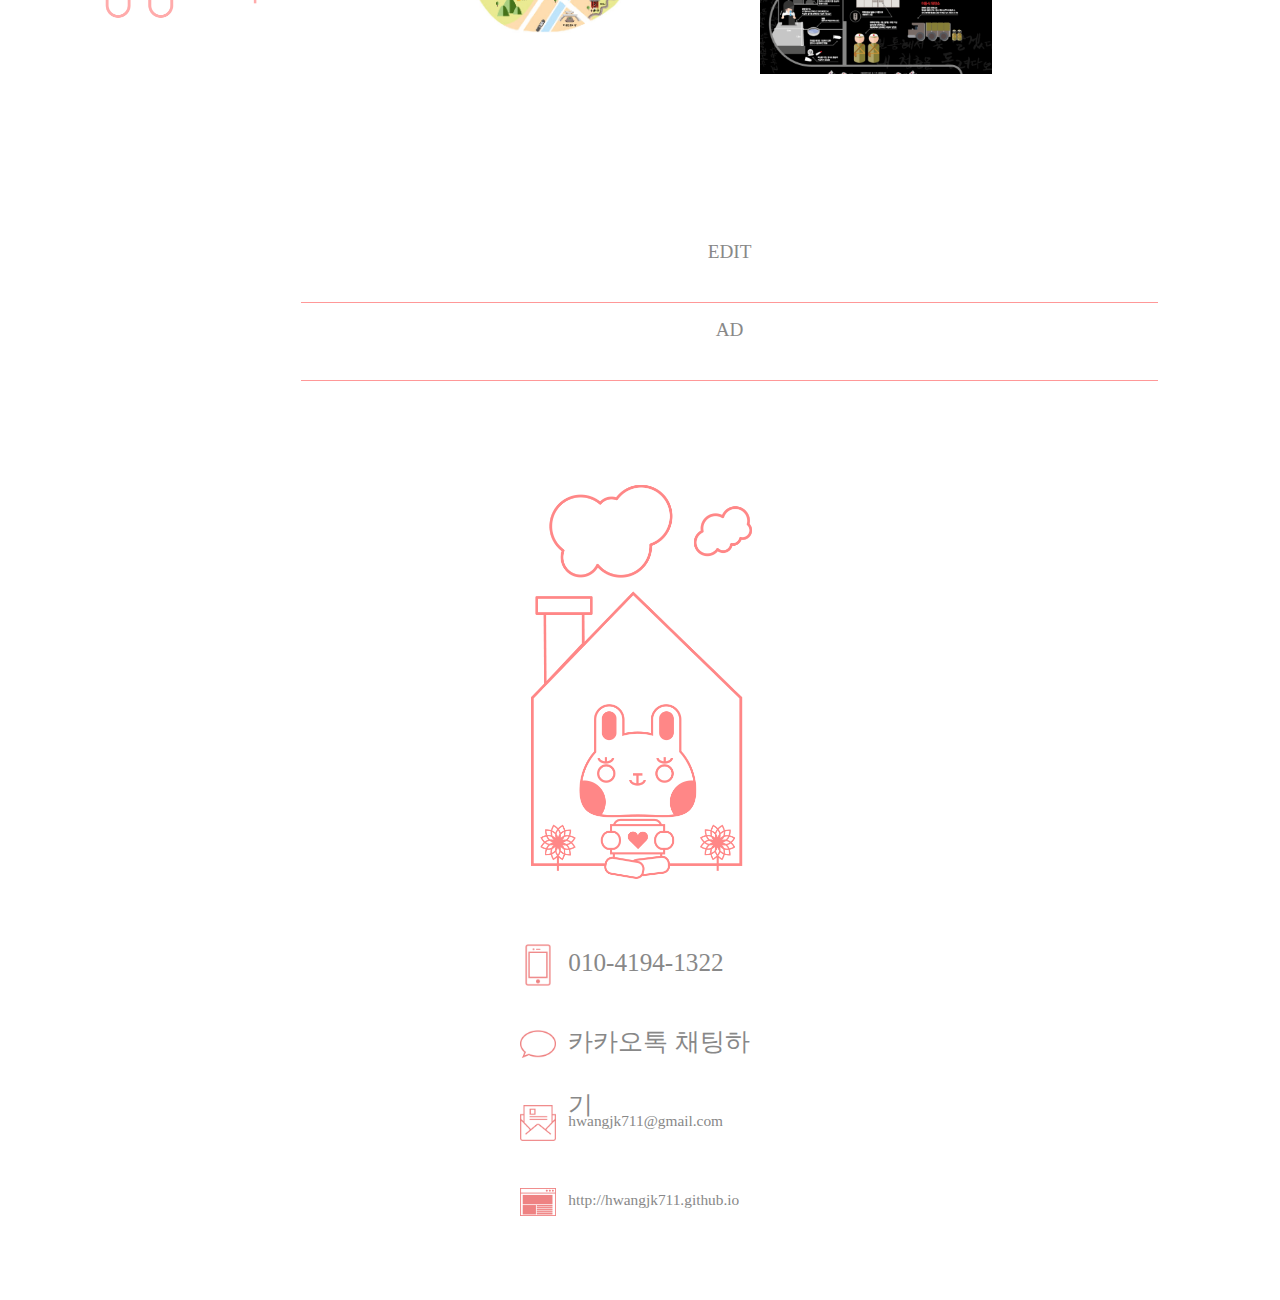
==== commit 5921f848: "index" ====
--- a/index.html
+++ b/index.html
@@ -3,360 +3,582 @@
 <head>
     <meta charset="UTF-8" />
     <meta http-equiv="X-UA-Compatible" content="IE=edge" />
-    <meta name="viewport" content="width=device-width, user-scalable=no, initial-scale=1.0, maximum-scale=1.0, minimum-scale=1.0">
+    <meta name="viewport" content="width=device-width, user-scalable=yes, initial-scale=1.0, maximum-scale=3.0, minimum-scale=1.0">
     
-        <!--stylesheet-->
+    <!--stylesheet-->
     <link rel="stylesheet" href="./css/lib/reset.css">
-    <link rel="stylesheet" href="./css/index.css">
+    <link rel="stylesheet" href="./css/site.css">
     
+	<script src="js/jquery/jquery-1.12.3.min.js"></script>
+	<script src="js/jquery/jquery-migrate-1.3.0.min.js"></script>
+	<script src="js/jquery/jquery-ui.min.js"></script>
+	<script src="js/index.js"></script>
     <!--[if lte IE 9]>
-        <script src="js/dist/html5shiv.min.js"></script>
+    <script src="js/dist/html5shiv.min.js"></script>
     <script src="js/dist/ie9.min.js"></script>
     <script src="js/dist/PIE.js"></script>
-    <script src="js/dist/responsive.min.js"></script
+    <script src="js/dist/responsive.min.js"></script>
+     <script src="js/jquery/jquery-1.12.3.min.js"></script>
+    <script src="js/jquery/jquery-migrate-1.3.0.min.js"></script>
+    <script src="js/jquery/jquery-ui.min.js"></script>
     <![endif]-->
     
-    <script src="js/jquery/jquery-1.12.3.min.js"></script>
-    <script src="js/jquery/jquery-migrate-1.3.0.min.js"></script>
-    <script src="js/jquery/jquery-ui.min.js"></script>
 
     <title>Document</title>
-    <script>
-   $(function(){
-       var resmBtn = $('.resm_btn'),
-           resm = $('#resume');
-       resmBtn.on('click',function(){
-           resm.animate({'left':70+'px'},700,'swing');
-       });
-       
-   });
-    </script>
+
 </head>
 <body>
-   <container id="wrap">
-    <div id="header">
-      <div id="headBox">
-      <div id="gnbBox">
-       <h1><a href="#header"><span class="me_hidden">LOGO</span></a></h1>
-        <ul id="gnb">
-            <li><a href="#box_2">HWANGJK</a></li>
-            <li><a href="#box_3">WEB</a></li>
-            <li><a href="#box_4">VISUAL</a></li>
-            <li><a href="#box_5">CONTECT</a></li>
-        </ul><!--//    #gnb-->
-        </div><!--//    #gnbBox-->
-        <button></button>
-        <div id="gnbPic">사진</div>
-        </div><!--//    #headBox-->
-<!--//    #resume-->
-    </div><!--//    #header-->
-           
-            <div id="resume">
-				<div class="resm">
-				    <button class="home_btn"><a href="#header"><span class="me_hidden">home</span></a></button>
-				    <p>RESUME</p>
-				</div>
-				<h2><span class="me_hidden">황진경 이력서</span></h2>
-				<div class="resm_page">
-                    <div class="resm_profile">
+    <container id="wrap">
+        <div id="resume">
+        <div id="resmBar">
+        <h1><button class="homeBtn"><a href="#box1" >
+        <span class="me_hidden">logo</span>
+        </a></button></h1>
+             
+              <div class="rem_btn">
+            <span class="btn_up"><!--btn_up--></span>
+            <span class="btn_down"><!--btn_down--></span>
+        </div><!--//    .rem_Btn-->
+        </div><!--//    #resmBar-->
+        <ul class="resm">
+            <li class="resm_pro">
+                <ul>
+                    <li class="r_cha"><!--토끼캐릭터--></li>
+                    <li class="r_profile">
                         <ul>
-                            <!--<li class="pro_pic"></li>-->
-                            <li class="pro_moral"></li>
-                            <li class="pro">
+                            <li>&#8226; 황진경 &#40;Hwang Jin Kyoung&#41;</li>
+                            <li>&#8226; Birth&#58; 1995. 07. 11</li>
+                            <li>&#8226; Address&#58; 경기도 광주시</li>
+                            <li><i class="email"><!--icon--></i>                      
+                                <p>hwangjk711@gmail.com</p></li>
+                            <li><i class="kakao"><!--icon--></i>
+                                <p>qo3op1995</p></li>
+                            <li><i class="insa"><!--icon--></i>
+                                <p>hjin_nk</p></li>
+                            <li><i class="git"><!--icon--></i>
+                                <p>hwangjk</p></li>
+                        </ul>
+                    </li>
+                </ul>
+            </li><!--//    .resm_pro-->
+            <li class="resm_con">
+                <ul>
+                    <li class="re_ed">
+                        <dl>
+                            <dt><i class="ied"><!--icon--></i><p>Education</p></dt>
+                            <dd>
                                 <ul>
-                                    <li> &#8226; 황진경 &#40;Hwang Jin Kyoung&#41;</li>
-                                    <li> &#8226; Birth&#58; 1995. 07. 11</li>
-                                    <li> &#8226; Address&#58; 경기도 광주시</li>
-                                    <li><i class="email"><!--icon--></i><p>hwangjk711@gmail.com</p></li>
-                                    <li><i class="kakao"><!--icon--></i><p>qo3op1995</p></li>
-                                    <li><i class="insa"><!--icon--></i><p>hjin_nk</p></li>
-                                    <li><i class="git"><!--icon--></i><p>hwangjk</p></li>
+                                    <li class="date">
+                                        <p class="p_one">2016&#46;03&#45;07</p>
+                                        <p class="date_2">2014&#46;03&#45;2016&#46;02</p>
+                                        <p>2011&#46;03&#45;2014&#46;02</p>
+                                    </li>
+                                    <li class="re_graph">
+                                        <span class="fir_span"><!--circle--></span>
+                                        <span><!--circle--></span>
+                                        <span><!--circle--></span>
+                                    </li>
+                                    <li class="re_bar"><!--graph--></li>
+                                    <li>
+                                        <p class="con_tx p_one">그린컴퓨터<br/>아카데미 수료</p>
+                                        <p class="con_tx">한국폴리텍 1대학<br/>시각디자인과</p>
+                                        <p class="con_tx">수원정보과학고<br/>캐릭터디자인과</p>
+                                    </li>
                                 </ul>
-                            </li>
-                        </ul>
-                    </div>
-                    <div class="resm_box">
+                            </dd>
+                        </dl>
+                    </li><!--//.re_education-->
+                    <li class="re_we">
+                        <dl>
+                            <dt><i class="iwe"><!--icon--></i><p>Work experience</p></dt>
+                            <dd>
+                                <ul>
+                                    <li class="date">
+                                        <p class="p_one">2015&#46;12&#45;2016&#46;02</p>
+                                        <p class="date_2">2015&#46;02</p>
+                                        <p>2014&#46;08&#45;2015&#46;02</p>
+                                    </li>
+                                    <li class="re_graph">
+                                        <span class="fir_span"><!--circle--></span>
+                                        <span><!--circle--></span>
+                                        <span><!--circle--></span>
+                                    </li>
+                                    <li class="re_bar"><!--graph--></li>
+                                    <li>
+                                        <p class="con_tx p_one">&#40;주&#41;CSC커뮤니케이션<br/>편집디자인</p>
+                                        <p class="con_tx">&#40;주&#41;켈코스메틱
+                                        <br/>패키지디자인</p>
+                                        <p class="con_tx">&#40;주&#41;원일테크
+                                        <br/>인쇄시안수정</p>
+                                    </li>
+                                </ul>
+                            </dd>
+                        </dl>
+                    </li><!--//.re_we-->
+                    <li class="re_aw">
+                        <dl>
+                            <dt><i class="iaw"><!--icon--></i><p>Award</p></dt>
+                            <dd>
+                                <ul>
+                                    <li class="date">
+                                        <p class="p_one ">2014</p>
+                                        <p class="date_2">2013</p>
+                                        <p>2011</p>
+                                    </li>
+                                    <li class="re_graph">
+                                        <span class="fir_span"><!--circle--></span>
+                                        <span><!--circle--></span>
+                                        <span><!--circle--></span>
+                                    </li>
+                                    <li class="re_bar"><!--graph--></li>
+                                    <li>
+                                        <p class="con_txt p_one">국제커뮤니케이션<br/>광고디자인입선</p>
+                                        <p class="con_txt">청소년디자인전람회<br/>
+                                        멀티미디어디자인입선
+                                        </p>
+                                        <p class="con_txt">청소년디자인전람회<br/>
+                                        제품디자인특선
+                                        </p>
+                                    </li>
+                                </ul>
+                            </dd>
+                        </dl>
+                    </li><!--//.re_aw-->
+                    <li class="re_li">
+                        <dl>
+                            <dt><i class="ili"><!--icon--></i><p>Licence</p></dt>
+                            <dd>
+                                <ul>
+                                    <li class="licen_li date">
+                                        <p class="p_fir">2015&#46;12&#46;28</p>
+                                        <p>2015&#46;07&#46;17</p>
+                                        <p>2013&#46;07&#46;19</p>
+                                        <p>2012&#46;04&#46;28</p>
+                                        <p class="p_last">2016&#46;03&#46;25</p>
+                                    </li>
+                                    <li class="re_graph_li">
+                                        <span class="fir_span"><!--circle--></span>
+                                        <span class="snd_span"><!--circle--></span>
+                                        <span class="thd_span"><!--circle--></span>
+                                        <span class="for_span"><!--circle--></span>
+                                        <span><!--circle--></span>
+                                    </li>
+                                    <li class="re_bar"><!--graph--></li>
+                                    <li class="licen_li">
+                                        <p class="con_li p_fir">시각디자인<br/>산업기사</p>
+                                        <p class="con_li">GTQ일러스트1급</p>
+                                        <p class="con_li">컴퓨터그래픽스<br/>운용기능사</p>
+                                        <p class="con_li">AUTO CAD2급</p>
+                                        <p class="con_li p_last">운전면허보통2종</p>
+                                    </li>
+                                </ul>
+                            </dd>
+                        </dl>
+                    </li><!--//.re_li-->
+                </ul>
+            </li>
+            <li class="resm_skill">
+                <dl class="skill_01">
+			        <dt>Adobe Photoshop</dt>
+			        <dd>
+			            <div class="ps"><!--bar--></div>
+			        </dd>
+			    </dl>
+			    <dl class="skill_02">
+			        <dt>Adobe illustation</dt>
+			        <dd>
+			            <div class="ai"><!--bar--></div>
+			        </dd>
+			    </dl>
+			    <dl class="skill_03">
+			        <dt>Adobe Indesign</dt>
+			        <dd>
+			            <div class="id"><!--bar--></div>
+			        </dd>
+			    </dl>
+			    <dl class="skill_04">
+			        <dt>Adobe aftereffct</dt>
+			        <dd>
+			            <div class="ae"><!--bar--></div>
+			        </dd>
+			    </dl>
+			    <dl class="skill_05">
+			        <dt>HTML</dt>
+			        <dd>
+			            <div class="htm"><!--bar--></div>
+			        </dd>
+			    </dl>
+			    <dl class="skill_06">
+			        <dt>CSS</dt>
+			        <dd>
+			            <div class="css"><!--bar--></div>
+			        </dd>
+			    </dl>
+			    <dl class="skill_07">
+			        <dt>SASS(SCSS)</dt>
+			        <dd>
+			            <div class="sass"><!--bar--></div>
+			        </dd>
+			    </dl>
+			    <dl class="skill_08">
+			        <dt>Javascript(jQuery)</dt>
+			        <dd>
+			            <div class="js"><!--bar--></div>
+			        </dd>
+			    </dl>
+			    <dl class="skill_09">
+			        <dt>Assistor PS</dt>
+			        <dd>
+			            <div class="asi"><!--bar--></div>
+			        </dd>
+			    </dl>
+			    <dl class="skill_10">
+			        <dt>Git hurb</dt>
+			        <dd>
+			            <div class="git"><!--bar--></div>
+			        </dd>
+			    </dl>
+			    <dl class="skill_11">
+			        <dt>Auto CAD</dt>
+			        <dd>
+			            <div class="cad"><!--bar--></div>
+			        </dd>
+			    </dl>
+            </li><!--//    .resm_skill-->
+        </ul>
+        </div><!--//    #resume-->
+        <article id="box1">
+
+            <aside id="gnb">
+                <ul class="gnb_nav">
+                    <li class="gnb_1"><a href="#box2" class="pic_2">ABOUT ME</a></li>
+                    <li><a href="#box3" class="pic_3">WEB</a></li>
+                    <li><a href="#box4" class="pic_4">GALLERY</a></li>
+                    <li><a href="#box5" class="pic_5">CONTECT</a></li>
+                </ul>
+            </aside><!--//    #gnb-->
+             <div id="box1bg">
+               <ul>
+                  <li class="bg_text"><span class=" me_hidden">황진경 웹포트폴리오 사이트</span></li>
+                   <li class="star"></li>
+                   <li class="cloud1"></li>
+                   <li class="cloud2"></li>
+                   <li class="cloud3"></li>
+               </ul>
+           </div>
+            <div id="gnb_pic">
+                <ul>
+                    <li class="box2_pic">box2_pic</li>
+                    <li class="box3_pic">box3_pic</li>
+                    <li class="box4_pic">box4_pic</li>
+                    <li class="box5_pic">box5_pic</li>
+                </ul>
+            </div><!--//    #gnb_pic-->
+        </article><!--//    #box1-->
+        <article id="box2">
+           <h2>about me</h2>
+           <span class="box2_title">ABOUT ME</span>
+            <div class="box2_bg"><!--토끼pic--></div>
+            <div id="aboutMe">
+               <ol class="abt_btn">
+                        <li class="abtn_1"><button></button></li>
+                        <li class="abtn_2"><button></button></li>
+                        <li class="abtn_3"><button></button></li>
+                        <li class="abtn_4"><button></button></li>
+                </ol>
+                <ul class="abt_box">
+                    <li class="abt_box1">
+                        <div class="abt_profile">
+                           <ul>
+                                <li class="abt_cha"><!--토끼캐릭터--></li>
+                                <li class="abt_probox">
                         <ul>
-                            <li>
-                                <dl>
-                                    <dt class="edcation"><i class="ed"><!--icon--></i><p>Education</p></dt>
-                                    <dd>
-                                        <ul class="e_date">
-                                            <li>2016&#46;03&#45;2016&#46;07</li>
-                                            <li>2014&#46;03&#45;2016&#46;02</li>
-                                            <li>2011&#46;03&#45;2014&#46;02</li>
-                                        </ul>
-                                        <ul class="e_graph">
-                                            <li><!--cirle 표시--><span><!--cirle 표시--></span></li>
-                                            <li><!--cirle 표시--><span><!--cirle 표시--></span></li>
-                                            <li><!--cirle 표시--><span><!--cirle 표시--></span></li>
-                                        </ul>
-                                        <span class="e_line"><!--line--></span>
-
-                                        <ul class="e_contect">
-                                            <li>그린컴퓨터 <br>아카데미 수료</li>
-                                            <li>한국폴리텍1대학<br/>정수캠퍼스<br/><span class="cont">커뮤니케이션디자인과</span></li>
-                                            <li>수원정보과학고등학교<br/><span class="cont">캐릭터디자인과</span></li>
-                                        </ul>
-
-                                    </dd>
-                                </dl>
-                            </li> <!--education-->
-                            <li>
-                                <dl>
-                                    <dt><i class="we"><!--icon--></i><p>Work Experience</p></dt>
-                                    <dd>
-                                        <ul class="w_date">
-                                            <li>2015&#46;12&#45;2016&#46;02</li>
-                                            <li>2015&#46;02</li>
-                                            <li>2014&#46;08&#45;2015&#46;02</li>
-                                        </ul>
-                                        <ul class="e_graph">
-                                            <li><!--cirle 표시--><span><!--cirle 표시--></span></li>
-                                            <li><!--cirle 표시--><span><!--cirle 표시--></span></li>
-                                            <li><!--cirle 표시--><span><!--cirle 표시--></span></li>
-                                        </ul>
-                                        <span class="e_line"><!--line--></span>
-
-                                        <ul class="w_contect">
-                                            <li>&#40;주&#41;CSC커뮤니케이션<br><span class="cont">광고&#44;편집 디자인</span></li>
-                                            <li>&#40;주&#41;켈코스메틱<br/><span class="cont">패키지디자인</span></li>
-                                            <li>&#40;주&#41;원일테크<br/><span class="cont">라벨디자인 수정<br/>인쇄공정 관리</span></li>
-                                        </ul>
-                                    </dd>
-                                </dl>
-                            </li> <!--work experience-->
-                            <li>
-                                <dl>
-                                    <dt><i class="awd"><!--icon--></i><p>Award</p></dt>
-                                    <dd>
-                                        <ul class="a_date">
-                                            <li>2014</li>
-                                            <li>2013</li>
-                                            <li>2011</li>
-                                        </ul>
-                                        <ul class="e_graph">
-                                            <li><!--cirle 표시--><span><!--cirle 표시--></span></li>
-                                            <li><!--cirle 표시--><span><!--cirle 표시--></span></li>
-                                            <li><!--cirle 표시--><span><!--cirle 표시--></span></li>
-                                        </ul>
-                                        <span class="e_line"><!--line--></span>
-
-                                        <ul class="a_contect">
-                                            <li>제20회 국제커뮤니케이션공모전 <br><span class="cont">광고디자인부문 입선</span></li>
-                                            <li>청소년디자인전람회<br/><span class="cont">멀티미디어디자인부문 입선</span></li>
-                                            <li>청소년디자인전람회<br/><span class="cont">제품디자인부문 특선</span></li>
-                                        </ul>
-                                    </dd>
-                                </dl>
-                            </li><!--award-->
-                            <li>
-                                <dl>
-                                    <dt><i class="lcen"><!--icon--></i><p>Licence</p></dt>
-                                    <dd>
-                                        <ul class="L_date">
-                                            <li>2015&#46;12&#46;28</li>
-                                            <li>2015&#46;07&#46;17</li>
-                                            <li>2013&#46;07&#46;19</li>
-                                            <li>2012&#46;04&#46;28</li>
-                                            <li>2016&#46;03&#46;25</li>
-                                        </ul>
-                                        <ul class="L_graph">
-                                            <li><!--cirle 표시--><span><!--cirle 표시--></span></li>
-                                            <li><!--cirle 표시--><span><!--cirle 표시--></span></li>
-                                            <li><!--cirle 표시--><span><!--cirle 표시--></span></li>
-                                            <li><!--cirle 표시--><span><!--cirle 표시--></span></li>
-                                            <li><!--cirle 표시--><span><!--cirle 표시--></span></li>
-                                        </ul>
-                                        <span class="L_line"><!--line--></span>
-
-                                        <ul class="L_contect">
-                                            <li>시각디자인산업기사사<br>한국산업인력공단</li>
-                                            <li>GTQ일러스트1급<br/>한국생산성본부부</li>
-                                            <li>컴퓨터그래픽스운용기능사<br/>한국산업인력공단</li>
-                                            <li>AUTO CAD2급<br/>한국ATC센터</li>
-                                            <li>운전면허보통2종<br/>경기지방경찰청</li>
-                                        </ul>
-                                    </dd>
-                                </dl>
-                            </li><!--licence-->
-                            
-                        </ul>
-                    </div>
-                    <div class="skill">
-	<div class="artwork">
-		<ul class="bars">
-			<li>
-			    <dl class="top">
+                            <li>&#8226; 황진경 &#40;Hwang Jin Kyoung&#41;</li>
+                            <li>&#8226; Birth&#58; 1995. 07. 11</li>
+                            <li>&#8226; Address&#58; 경기도 광주시</li>
+                            <li><i class="email"><!--icon--></i>                      
+                                <p>hwangjk711@gmail.com</p></li>
+                            <li><i class="kakao"><!--icon--></i>
+                                <p>qo3op1995</p></li>
+                            <li><i class="insa"><!--icon--></i>
+                                <p>hjin_nk</p></li>
+                            <li><i class="git"><!--icon--></i>
+                                <p>hwangjk</p></li>
+                        </ul>
+                    </li>
+                            </ul>
+                       </div><!--//    .abt_profile-->
+                    </li>
+                    <li class="abt_box2">
+                       <div class="abt_profile">
+                           <ul>
+                    <li class="abt_cha"><!--토끼캐릭터--></li>
+                    <li class="abt_probox">
+                        <ul>
+                            <li>&#8226; 황진경 &#40;Hwang Jin Kyoung&#41;</li>
+                            <li>&#8226; Birth&#58; 1995. 07. 11</li>
+                            <li>&#8226; Address&#58; 경기도 광주시</li>
+                            <li><i class="email"><!--icon--></i>                      
+                                <p>hwangjk711@gmail.com</p></li>
+                            <li><i class="kakao"><!--icon--></i>
+                                <p>qo3op1995</p></li>
+                            <li><i class="insa"><!--icon--></i>
+                                <p>hjin_nk</p></li>
+                            <li><i class="git"><!--icon--></i>
+                                <p>hwangjk</p></li>
+                        </ul>
+                    </li>
+                </ul>
+                       </div><!--//    .abt_profile-->
+                       <div class="abt_skill skill_1">
+                        <dl class="skill_01">
 			        <dt>Adobe Photoshop</dt>
 			        <dd>
 			            <div class="ps"><!--bar--></div>
 			        </dd>
 			    </dl>
-			    <dl>
+                        <dl class="skill_02">
 			        <dt>Adobe illustation</dt>
 			        <dd>
 			            <div class="ai"><!--bar--></div>
 			        </dd>
 			    </dl>
-			    <dl>
+                        <dl class="skill_03">
 			        <dt>Adobe Indesign</dt>
 			        <dd>
 			            <div class="id"><!--bar--></div>
 			        </dd>
 			    </dl>
-			    <dl>
+                        <dl class="skill_04">
 			        <dt>Adobe aftereffct</dt>
 			        <dd>
 			            <div class="ae"><!--bar--></div>
 			        </dd>
 			    </dl>
-			    <dl>
+                        <dl class="skill_05">
 			        <dt>HTML</dt>
 			        <dd>
 			            <div class="htm"><!--bar--></div>
 			        </dd>
 			    </dl>
-			    <dl>
+                       </div>
+                       <div class="abt_skill">
+                        <dl class="skill_06">
 			        <dt>CSS</dt>
 			        <dd>
 			            <div class="css"><!--bar--></div>
 			        </dd>
 			    </dl>
-			    <dl>
+                        <dl class="skill_07">
 			        <dt>SASS(SCSS)</dt>
 			        <dd>
 			            <div class="sass"><!--bar--></div>
 			        </dd>
 			    </dl>
-			    <dl>
+                        <dl class="skill_08">
 			        <dt>Javascript(jQuery)</dt>
 			        <dd>
 			            <div class="js"><!--bar--></div>
 			        </dd>
 			    </dl>
-			    <dl>
+                        <dl class="skill_09">
 			        <dt>Assistor PS</dt>
 			        <dd>
 			            <div class="asi"><!--bar--></div>
 			        </dd>
 			    </dl>
-			    <dl>
+                        <dl class="skill_10">
 			        <dt>Git hurb</dt>
 			        <dd>
 			            <div class="git"><!--bar--></div>
 			        </dd>
 			    </dl>
-			    <dl>
+                        <dl class="skill_11">
 			        <dt>Auto CAD</dt>
 			        <dd>
 			            <div class="cad"><!--bar--></div>
 			        </dd>
 			    </dl>
-			</li>
-		</ul>
-	</div>
+                       </div>
+                    </li>
+                    <li class="abt_box3">
+                        <ul class="abtb_me">
+                            <li class="abtb_me_1"><span class="me_hidden">abtb_me_1</span></li>
+                            <li class="abtb_me_2"><span class="me_hidden">abtb_me_2</span></li>
+                            <li class="abtb_me_3"><span class="me_hidden">abtb_me_3</span></li>
+                            <li class="abtb_me_4"><span class="me_hidden">abtb_me_4</span></li>
+                            <ul class="abtb_name">
+                                <li class="abtb_title">
+                                   <p class="abtb_t">CREATIVE</p>
+                                   <p>POSITIVE</p>
+                                   <p>RESPONSIBILITY</p>
+                                   <p>ARDENT</p>
+                                    
+                                </li>
+                                <li class="abtb_con">
+                                    <span class="abtb_c">톡톡튀는 창의력을 가진 사람</span>
+                                    <span>항상 밝은얼굴<br/>긍정적인 마인드를 가진 사람</span>
+                                    <span>맡은 일은 책임감을 가지고<br/>최선을 다해 임하는 사람</span>
+                                    <span>불타오르는 열정과<br/> 불꽃같은 심장을 가진 사람</span>
+                                </li>
+                            </ul>
+                        </ul>
+                    </li>
+                    <li class="abt_box4">
+                       <div class="abt_skill skill_1">
+                        <dl class="skill_01">
+			        <dt>Adobe Photoshop</dt>
+			        <dd>
+			            <div class="ps"><!--bar--></div>
+			        </dd>
+			    </dl>
+                        <dl class="skill_02">
+			        <dt>Adobe illustation</dt>
+			        <dd>
+			            <div class="ai"><!--bar--></div>
+			        </dd>
+			    </dl>
+                        <dl class="skill_03">
+			        <dt>Adobe Indesign</dt>
+			        <dd>
+			            <div class="id"><!--bar--></div>
+			        </dd>
+			    </dl>
+                        <dl class="skill_04">
+			        <dt>Adobe aftereffct</dt>
+			        <dd>
+			            <div class="ae"><!--bar--></div>
+			        </dd>
+			    </dl>
+                        <dl class="skill_05">
+			        <dt>HTML</dt>
+			        <dd>
+			            <div class="htm"><!--bar--></div>
+			        </dd>
+			    </dl>
+                       </div>
+                       <div class="abt_skill">
+                        <dl class="skill_06">
+			        <dt>CSS</dt>
+			        <dd>
+			            <div class="css"><!--bar--></div>
+			        </dd>
+			    </dl>
+                        <dl class="skill_07">
+			        <dt>SASS(SCSS)</dt>
+			        <dd>
+			            <div class="sass"><!--bar--></div>
+			        </dd>
+			    </dl>
+                        <dl class="skill_08">
+			        <dt>Javascript(jQuery)</dt>
+			        <dd>
+			            <div class="js"><!--bar--></div>
+			        </dd>
+			    </dl>
+                        <dl class="skill_09">
+			        <dt>Assistor PS</dt>
+			        <dd>
+			            <div class="asi"><!--bar--></div>
+			        </dd>
+			    </dl>
+                        <dl class="skill_10">
+			        <dt>Git hurb</dt>
+			        <dd>
+			            <div class="git"><!--bar--></div>
+			        </dd>
+			    </dl>
+                        <dl class="skill_11">
+			        <dt>Auto CAD</dt>
+			        <dd>
+			            <div class="cad"><!--bar--></div>
+			        </dd>
+			    </dl>
+                       </div>
+                    </li>
+                    
+                </ul><!--//    .abt_box-->
+            </div><!--//    #aboutMe-->
+        </article><!--//    #box2-->
+        <article id="box3">
+            <span class="box3_title">WEB</span>
+            <div class="box3_bg"><!--토끼pic--></div>
+            <dl class="web">
+                <dt class="webpo_title1"><p>origin project</p></dt>
+                    <dd class="webpo_1 height_view">
+                        <div class="webpo_pic1"></div>
+                        <div class="webpo_con1">
+                           <span class="con1_title">또래오래(Toreore)</span>
+                           
+                            <ul class="con_btn">
+                                <li class="process">
+                                <button>작업과정</button></li>
+                                <li class="sitego"><button><a href="./toreore/index.html" target="_blank">SITE</a></button></li>
+                            </ul>
                         </div>
+                    </dd>
+                <dt class="webpo_title2"><p>team project</p></dt>
+                    <dd class="webpo_2">
+                        <div class="webpo_pic2"></div>
+                        <div class="webpo_con2">
+                           <span class="con2_title">세븐일레븐(seven eleven)</span>
+                           
+                            <ul class="con_btn">
+                                <li class="process">
+                                <button>작업과정</button></li>
+                                <li class="sitego"><button><a href="./seven/index.html" target="_blank">SITE</a></button></li>
+                            </ul>
+                        </div>
+                    </dd>
+            </dl>
+        </article><!--//    #box3-->
+        <article id="box4">
+            <span class="box4_title">GALLERY</span>
+            <div class="box4_bg"><!--토끼pic--></div>
+            <dl class="gallery">
+                <dt class="g_title1"><p>INFOGRAPHIC</p></dt>
+                    <dd class="vpo_1 ga_height">
+                        <ul>
+                            <li class="info_1"><a href="#"><span class="me_hidden">info_1</span></a></li>
+                            <li class="info_2"><span class="me_hidden">info_2</span></li>
+                        </ul>
+                    </dd>
                     
-                </div><!--.resm_page-->
-                <button class="resm_btn"><span class="me_hidden">resm</span></button>
-			</div><!--#resume-->
-			
-    <div id="box_2">
-    <h2>about me</h2>
-    <span class="box2_title">ABOUT ME</span>
-    <ul class="box2_btn">
-        <li><button><a href="#box_3"></a></button></li>
-        <li><button><a href="#box_4"></a></button></li>
-        <li><button><a href="#box_5"></a></button></li>
-    </ul>
-    <div class="about_ban">
-    <ul class="about_me">
-        <li class="abt_ban1">
-            <ul>
-                <li>
-                    <ul class="cha_1">
-                        <li class="cha_icon_1"><!--icon--></li>
-                        <li class="cha_text_1">
-                        <dl>
-                            <dt>CREATIVE</dt>
-                            <dd>톡톡튀고 반짝이는<br/>창의력을 가진 사람</dd>
-                        </dl></li>
-                    </ul>
-                </li>
-                <li>
-                    <ul class="cha_2">
-                        <li class="cha_icon_2"><!--icon--></li>
-                        <li class="cha_text_2">
-                        <dl>
-                            <dt>POSITIVE</dt>
-                            <dd>밝고 긍정적인<br/>마인드를 가진 사람</dd>
-                        </dl></li>
-                    </ul>
-                </li>
-                <li>
-                    <ul class="cha_3">
-                        <li class="cha_icon_3"><!--icon--></li>
-                        <li class="cha_text_3">
-                        <dl>
-                            <dt>RESPONSIBILITY</dt>
-                            <dd>한번 보면 끝을보는<br/>책임감을 가진 사람</dd>
-                        </dl></li>
-                    </ul>
-                </li>
-                <li>
-                    <ul class="cha_4">
-                        <li class="cha_icon_4"><!--icon--></li>
-                        <li class="cha_text_4">
-                        <dl>
-                            <dt>ARDENT</dt>
-                            <dd>디자인의 열정이<br/>불타오르는 사람</dd>
-                        </dl></li>
-                    </ul>
-                </li>
-            </ul>
-        </li>
-        <li class="abt_ban2">abt_ban2</li>
-        <li class="abt_ban3">abt_ban3</li>
-    </ul>
-    </div>
-    </div><!--// #box_2-->
-    
-    <div id="box_3">
-    <span class="box3_title">WEB DESIGN</span>
-    <ul class="box3_btn">
-        <li><button><a href="#"></a></button></li>
-        <li><button><a href="#"></a></button></li>
-    </ul>
-    <div class="webpo">
-    <ul class="webpoBox">
-        <li class="toreore">
-               <ul>
-                   <li class="to_mockup"></li>
-                   <li class="content">
-                       <dl>
-                           <dt>또래오래 (Toreore)</dt>
-                           <dd></dd>
-                           <dd class="click"><a href="./toreore/index.html">Click</a></dd>
-                       </dl>
-                   </li>
-               </ul>
-        </li>
-        <li class="webpo_2"></li>
-    </ul>
-       </div>
-    </div>
-    
-    <div id="box_4">
-    </div>
-    
-    <div id="box_5">
-    </div>
-    
-    
-    
-    
-    
-    </container><!--//    #wrap-->
+                <dt class="g_title2"><p>EDIT</p></dt>
+                    <dd class="vpo_2">
+                        <ul>
+                            <li class="edit_1"><a href="#"><span class="me_hidden">edit_1</span></a></li>
+                            <li class="edit_2"><a href="#"><span class="me_hidden">edit_2</span></a></li>
+                            <li class="edit_3"><a href="#"><span class="me_hidden">edit_3</span></a></li>
+                        </ul>
+                    </dd>
+                    
+                <dt class="g_title3"><p>AD</p></dt>
+                    <dd class="vpo_3">
+                        <ul>
+                            <li>ad_1</li>
+                            <li>ad_2</li>
+                            <li>ad_3</li>
+                        </ul>
+                    </dd>
+            </dl>
+        </article><!--//    #box4-->
+        <article id="box5">
+            <div id="pro_box">
+                <ul>
+                    <li class="contect_pic"><!--토끼사진--></li>
+                    <li ><i class="ic_phone"><!--icon--></i><p>010-4194-1322</p></li>
+                    <li ><i class="ic_kakao"><!--icon--></i><p><a href="http://open.kakao.com/o/s5yyGFk">카카오톡 채팅하기</a></p></li>
+                    <li ><i class="ic_email"><!--icon--></i><p class="email">hwangjk711@gmail.com</p></li>
+                    <li ><i class="ic_site"><!--icon--></i><p class="last_p4"><a href="http://hwangjk711.github.io">http://hwangjk711.github.io</a></p></li>
+                </ul>
+            </div>
+        </article><!--//    #box5-->
+    </container>
+        <script>
+        $(document).ready(function(){
+            index();
+        });
+    </script>
 </body>
 </html>--- a/css/site.css
+++ b/css/site.css
@@ -0,0 +1,1084 @@
+/*----------------animation----------------*/
+@keyframes cloud { 0% { transform: translate(0, 0); }
+  100% { transform: translate(-40px, 0); } }
+@keyframes ncloud { 0% { transform: translate(-10px, 0); }
+  100% { transform: translate(50px, 0); } }
+@keyframes bcloud { 0% { transform: translate(0, 0); }
+  100% { transform: translate(-40px, 0); } }
+@keyframes star { 0% { transform: rotate(0deg); }
+  100% { transform: rotate(360deg); } }
+/*btn*/
+/*_______________pc_______________*/
+@media screen and (min-width: 1200px) { html body { overflow-x: hidden; }
+  #wrap { width: 100%; height: auto; }
+  #wrap #resume { width: 92%; height: 100vh; position: fixed; right: -85%; z-index: 1000; transition: all 1s; }
+  #wrap #resume.resm_move { right: 0; }
+  #wrap #resume #resmBar { width: 8%; height: 100%; float: left; margin-left: 1%; background-image: url(../img/resume_bg.png); }
+  #wrap #resume #resmBar h1 { width: 61%; height: 4.5vw; margin-left: 15%; margin-top: 20%; }
+  #wrap #resume #resmBar h1 button { width: 100%; height: 100%; background-color: transparent; background-image: url(../img/home.png); background-size: cover; background-repeat: no-repeat; }
+  #wrap #resume #resmBar h1 button:hover { background-image: url(../img/home_hov.png); background-size: cover; background-repeat: no-repeat; }
+  #wrap #resume #resmBar h1 a { width: 100%; height: 100%; display: block; text-decoration: none; }
+  #wrap #resume #resmBar .rem_btn { width: 50%; height: 40px; margin-top: 240px; padding-top: 10px; margin-left: 30px; cursor: pointer; }
+  #wrap #resume #resmBar .rem_btn:hover > .btn_up { transform: rotate(-35deg); }
+  #wrap #resume #resmBar .rem_btn:hover > .btn_down { transform: rotate(35deg); }
+  #wrap #resume #resmBar .rem_btn span { display: block; }
+  #wrap #resume #resmBar .rem_btn .btn_up { width: 80%; height: 6px; border-radius: 10px; background-color: #fff; margin-bottom: 14px; transition: all 0.2s; box-shadow: 3px 3px 3px #ff6c6c; }
+  #wrap #resume #resmBar .rem_btn .btn_down { width: 80%; height: 6px; border-radius: 10px; background-color: #fff; transition: all 0.2s; box-shadow: 3px 3px 3px #ff6c6c; }
+  #wrap #resume .resm { width: 91%; height: 100%; float: left; background-color: #ffdfdf; }
+  #wrap #resume .resm li { height: 100%; float: left; }
+  #wrap #resume .resm .resm_pro { width: 20%; }
+  #wrap #resume .resm .resm_pro > ul { width: 100%; height: 100%; }
+  #wrap #resume .resm .resm_pro > ul .r_cha { width: 95%; height: 50%; background-image: url(../img/myface.png); background-repeat: no-repeat; background-size: 100%; margin-left: 2.5%; margin-top: 10%; }
+  #wrap #resume .resm .resm_pro > ul .r_profile { width: 95%; height: 40%; margin-left: 2.5%; margin-top: 8%; }
+  #wrap #resume .resm .resm_pro > ul .r_profile > ul { width: 100%; height: 100%; }
+  #wrap #resume .resm .resm_pro > ul .r_profile > ul > li { width: 100%; height: 10%; margin-bottom: 0.833vw; font-size: 2.2vh; line-height: 2vw; color: #555; font-family: "Noto Sans KR"; font-weight: normal; word-spacing: 0.2rem; }
+  #wrap #resume .resm .resm_pro > ul .r_profile > ul > li > i { width: 12%; height: 100%; float: left; display: block; margin-right: 6px; background-repeat: no-repeat; background-size: 90%; }
+  #wrap #resume .resm .resm_pro > ul .r_profile > ul > li .email { background-image: url(../img/pro_e.png); }
+  #wrap #resume .resm .resm_pro > ul .r_profile > ul > li .kakao { background-image: url(../img/pro_ka.png); background-position: 0 6px; }
+  #wrap #resume .resm .resm_pro > ul .r_profile > ul > li .insa { background-image: url(../img/pro_in.png); }
+  #wrap #resume .resm .resm_pro > ul .r_profile > ul > li .git { background-image: url(../img/pro_git.png); background-position: 0 4px; }
+  #wrap #resume .resm .resm_pro > ul .r_profile > ul > li > p { line-height: 2vw; color: #555; font-family: "Noto Sans KR"; }
+  #wrap #resume .resm .resm_con { width: 50%; background-color: #ffdfdf; }
+  #wrap #resume .resm .resm_con > ul { width: 98.5%; height: 100%; margin-left: 1.5%; }
+  #wrap #resume .resm .resm_con > ul > li { width: 100%; height: 24%; margin-top: 1%; }
+  #wrap #resume .resm .resm_con > ul > li:first-child { margin-top: 4%; }
+  #wrap #resume .resm .resm_con > ul > li > dl { width: 100%; height: 100%; }
+  #wrap #resume .resm .resm_con > ul > li > dl > dt { width: 100%; height: 20%; margin-bottom: 0.6%; }
+  #wrap #resume .resm .resm_con > ul > li > dl > dt > i { width: 6%; height: 100%; display: block; float: left; background-repeat: no-repeat; background-size: 85%; background-position: center; }
+  #wrap #resume .resm .resm_con > ul > li > dl > dt .ied { background-image: url(../img/pro_eu.png); background-size: 100%; }
+  #wrap #resume .resm .resm_con > ul > li > dl > dt .iwe { background-image: url(../img/pro_work.png); }
+  #wrap #resume .resm .resm_con > ul > li > dl > dt .iaw { background-image: url(../img/pro_aw.png); }
+  #wrap #resume .resm .resm_con > ul > li > dl > dt .ili { background-image: url(../img/pro_li.png); }
+  #wrap #resume .resm .resm_con > ul > li > dl > dt > p { width: 50%; height: 100%; display: block; margin-left: 7%; font-size: 3.8vh; font-weight: 500; line-height: 2.3vw; font-family: "Noto Sans KR"; color: #ff6c6c; }
+  #wrap #resume .resm .resm_con > ul > li > dl > dd { width: 100%; height: 78%; }
+  #wrap #resume .resm .resm_con > ul > li > dl > dd > ul { width: 100%; height: 100%; position: relative; }
+  #wrap #resume .resm .resm_con > ul > li > dl > dd > ul > li { width: 100%; height: 30%; margin-top: 1%; }
+  #wrap #resume .resm .resm_con > ul > li > dl > dd > ul > li:first-child { margin-top: 0; }
+  #wrap #resume .resm .resm_con > ul > li > dl > dd > ul > li p { width: 25%; height: 100%; float: left; margin-left: 5%; text-align: center; color: #555; font-family: "Noto Sans KR"; font-weight: 400; }
+  #wrap #resume .resm .resm_con > ul > li > dl > dd > ul > li .con_tx { font-size: 2vh; font-family: "Noto Sans KR"; font-weight: 400; }
+  #wrap #resume .resm .resm_con > ul > li > dl > dd > ul > li .con_txt { font-size: 1.9vh; line-height: 2.2vh; font-family: "Noto Sans KR"; font-weight: 400; }
+  #wrap #resume .resm .resm_con > ul > li > dl > dd > ul .re_graph { width: 100%; height: 12%; position: absolute; top: 27%; }
+  #wrap #resume .resm .resm_con > ul > li > dl > dd > ul .re_graph > span { width: 2.6%; height: 100%; border-radius: 10px; background-color: #ff6c6c; display: block; margin-left: 28%; float: left; }
+  #wrap #resume .resm .resm_con > ul > li > dl > dd > ul .re_graph .fir_span { margin-left: 16%; }
+  #wrap #resume .resm .resm_con > ul > li > dl > dd > ul .re_graph_li { width: 100%; height: 12%; position: absolute; top: 27%; }
+  #wrap #resume .resm .resm_con > ul > li > dl > dd > ul .re_graph_li > span { width: 2.6%; height: 100%; border-radius: 10px; background-color: #ff6c6c; display: block; margin-left: 18%; float: left; }
+  #wrap #resume .resm .resm_con > ul > li > dl > dd > ul .re_graph_li .fir_span { margin-left: 9%; }
+  #wrap #resume .resm .resm_con > ul > li > dl > dd > ul .re_graph_li .snd_span { margin-right: -1%; }
+  #wrap #resume .resm .resm_con > ul > li > dl > dd > ul .re_graph_li .thd_span { margin-right: -1%; }
+  #wrap #resume .resm .resm_con > ul > li > dl > dd > ul .re_graph_li .for_span { margin-right: -1%; }
+  #wrap #resume .resm .resm_con > ul > li > dl > dd > ul .date > p { line-height: 3vw; }
+  #wrap #resume .resm .resm_con > ul > li > dl > dd > ul .re_bar { width: 90%; height: 5%; margin-left: 5%; border-radius: 6px; background-color: #ff9898; margin-bottom: 2%; }
+  #wrap #resume .resm .resm_con > ul > li > dl > dd > ul .licen_li > p { width: 19%; height: 100%; margin-left: 0; margin-right: 1%; }
+  #wrap #resume .resm .resm_con > ul > li > dl > dd > ul .licen_li .con_li { font-size: 1.8vh; font-family: "Noto Sans KR"; font-weight: 400; }
+  #wrap #resume .resm .resm_con > ul > li > dl > dd > ul .licen_li .p_fir { margin-left: 0.5%; }
+  #wrap #resume .resm .resm_con > ul > li > dl > dd > ul .licen_li .p_last { margin-right: 0; }
+  #wrap #resume .resm .resm_skill { width: 30%; background-color: #ffdfdf; }
+  #wrap #resume .resm .resm_skill > dl { margin-top: 1.3vw; margin-left: 1.2vw; }
+  #wrap #resume .resm .resm_skill > dl > dt { margin-bottom: 0.7vw; color: #555; font-size: 2.7vh; font-family: "Noto Sans KR"; font-weight: 300; }
+  #wrap #resume .resm .resm_skill > dl > dd { width: 95%; height: 8px; border-radius: 6px; background-color: #ffabab; }
+  #wrap #resume .resm .resm_skill > dl > dd > div { width: 0; height: 100%; background-color: #ff6c6c; border-radius: 6px; }
+  #wrap #resume .resm .resm_skill > dl:nth-of-type(1) div.gage { width: 90%; transition: width 1s ease-out 0.5s; }
+  #wrap #resume .resm .resm_skill > dl:nth-of-type(2) div.gage { width: 90%; transition: width 1s ease-out 0.5s; }
+  #wrap #resume .resm .resm_skill > dl:nth-of-type(3) div.gage { width: 90%; transition: width 1s ease-out 0.5s; }
+  #wrap #resume .resm .resm_skill > dl:nth-of-type(4) div.gage { width: 60%; transition: width 1s ease-out 0.5s; }
+  #wrap #resume .resm .resm_skill > dl:nth-of-type(5) div.gage { width: 80%; transition: width 1s ease-out 0.5s; }
+  #wrap #resume .resm .resm_skill > dl:nth-of-type(6) div.gage { width: 80%; transition: width 1s ease-out 0.5s; }
+  #wrap #resume .resm .resm_skill > dl:nth-of-type(7) div.gage { width: 70%; transition: width 1s ease-out 0.5s; }
+  #wrap #resume .resm .resm_skill > dl:nth-of-type(8) div.gage { width: 50%; transition: width 1s ease-out 0.5s; }
+  #wrap #resume .resm .resm_skill > dl:nth-of-type(9) div.gage { width: 70%; transition: width 1s ease-out 0.5s; }
+  #wrap #resume .resm .resm_skill > dl:nth-of-type(10) div.gage { width: 60%; transition: width 1s ease-out 0.5s; }
+  #wrap #resume .resm .resm_skill > dl:nth-of-type(11) div.gage { width: 70%; transition: width 1s ease-out 0.5s; }
+  #wrap #resume .resm .resm_skill .skill_01 { margin-top: 2vw; /*25px;*/ }
+  #wrap #box1 { width: 100%; height: 100vh; position: relative; }
+  #wrap #box1 #box1bg { width: 480px; height: 298px; position: absolute; right: 16%; top: 20%; }
+  #wrap #box1 #box1bg ul { width: 100%; height: 100%; }
+  #wrap #box1 #box1bg ul .bg_text { width: 355px; height: 152px; margin: 70px auto; background-image: url(../img/title.png); background-repeat: no-repeat; position: relative; }
+  #wrap #box1 #box1bg ul .star { width: 25px; height: 25px; position: absolute; right: 21%; top: 42%; background-image: url(../img/star.png); background-repeat: no-repeat; animation: star 2s infinite; }
+  #wrap #box1 #box1bg ul .cloud1 { width: 75px; height: 42px; background-image: url(../img/cloud3.png); background-repeat: no-repeat; position: absolute; top: 10%; right: 10%; animation: cloud 3s infinite alternate; }
+  #wrap #box1 #box1bg ul .cloud2 { width: 126px; height: 68px; background-image: url(../img/cloud2.png); background-repeat: no-repeat; position: absolute; top: 37%; left: 5%; animation: ncloud 5s infinite alternate; }
+  #wrap #box1 #box1bg ul .cloud3 { width: 152px; height: 83px; background-image: url(../img/cloud.png); background-repeat: no-repeat; position: absolute; top: 60%; right: 5%; animation: bcloud 5s infinite alternate; }
+  #wrap #box1 #gnb { width: 46%; height: 100%; float: left; }
+  #wrap #box1 .gnb_nav { width: 100%; height: 100%; background-image: url(../img/menu.png); background-repeat: no-repeat; background-position: 50% 30%; background-size: 50%; }
+  #wrap #box1 .gnb_nav li { width: 90%; height: 6vh; margin-bottom: 2.5vw; margin-left: 5%; }
+  #wrap #box1 .gnb_nav li:first-child { padding-top: 220px; }
+  #wrap #box1 .gnb_nav li a { width: 100%; height: 100%; display: block; text-align: center; text-decoration: none; line-height: 2.125rem; font-size: 1.5rem; letter-spacing: 0.375rem; color: #888; font-family: "Noto Sans KR"; font-weight: 300; }
+  #wrap #box1 .gnb_nav li a:hover { color: #ff9898; font-weight: bold; }
+  #wrap #box1 #gnb_pic { width: 46%; height: 100%; float: left; }
+  #wrap #box1 #gnb_pic ul { width: 100%; height: 100%; }
+  #wrap #box1 #gnb_pic ul li { width: 100%; height: 100%; }
+  #wrap #box1 #gnb_pic ul .box2_pic { background-color: #ffa; display: none; }
+  #wrap #box1 #gnb_pic ul .box3_pic { background-color: #aff; display: none; }
+  #wrap #box1 #gnb_pic ul .box4_pic { background-color: #ccc; display: none; }
+  #wrap #box1 #gnb_pic ul .box5_pic { background-color: #f21; display: none; }
+  #wrap #box2 { width: 100%; height: calc(100vh - 3vw); padding-top: 3vw; }
+  #wrap #box2 .box2_title { width: 20%; height: 10vh; margin-left: 2vw; display: block; margin-top: 2vw; text-align: center; font-size: 5vh; font-weight: bold; letter-spacing: 0.5rem; line-height: 10vh; color: #ff9898; font-family: "Noto Sans KR"; }
+  #wrap #box2 .box2_bg { width: 20%; height: 75%; background-image: url(../img/abtme.png); background-repeat: no-repeat; background-size: 70%; background-position: 0 50px; margin-left: 2vw; float: left; margin-top: 2.3%; }
+  #wrap #box2 #aboutMe { width: 67%; height: 80%; margin-left: 1.5vw; float: left; overflow: hidden; position: relative; }
+  #wrap #box2 #aboutMe .abt_btn { width: 15%; height: 5%; display: none; position: absolute; left: 50%; margin-left: -8%; bottom: 0; }
+  #wrap #box2 #aboutMe .abt_btn li { width: 20%; height: 100%; float: left; margin-left: 18%; }
+  #wrap #box2 #aboutMe .abt_btn li:first-child { display: none; }
+  #wrap #box2 #aboutMe .abt_box { width: 100%; height: 400%; }
+  #wrap #box2 #aboutMe .abt_box li { width: 100%; height: calc(100% / 4); }
+  #wrap #box2 #aboutMe .abt_box .abt_box1 { display: none; }
+  #wrap #box2 #aboutMe .abt_box .abt_box2 { display: none; }
+  #wrap #box2 #aboutMe .abt_box .abt_box3 { height: 30.3%; padding-top: 5%; }
+  #wrap #box2 #aboutMe .abt_box .abt_box3 .abtb_me { width: 100%; height: 90%; }
+  #wrap #box2 #aboutMe .abt_box .abt_box3 .abtb_me > li { width: 23%; height: 45%; float: left; margin-left: 1vh; background-size: contain; background-repeat: no-repeat; background-position: center; background-size: 55%; }
+  #wrap #box2 #aboutMe .abt_box .abt_box3 .abtb_me > li:first-child { margin-left: 4vh; }
+  #wrap #box2 #aboutMe .abt_box .abt_box3 .abtb_me .abtb_me_1 { background-image: url(../img/abticon_1.png); }
+  #wrap #box2 #aboutMe .abt_box .abt_box3 .abtb_me .abtb_me_2 { background-image: url(../img/abticon_2.png); }
+  #wrap #box2 #aboutMe .abt_box .abt_box3 .abtb_me .abtb_me_3 { background-image: url(../img/abticon_3.png); }
+  #wrap #box2 #aboutMe .abt_box .abt_box3 .abtb_me .abtb_me_4 { background-image: url(../img/abticon_4.png); }
+  #wrap #box2 #aboutMe .abt_box .abt_box3 .abtb_name { width: 100%; height: 30%; float: left; }
+  #wrap #box2 #aboutMe .abt_box .abt_box3 .abtb_name > .abtb_title { width: 100%; height: 30%; }
+  #wrap #box2 #aboutMe .abt_box .abt_box3 .abtb_name > .abtb_title > p { width: 23%; height: 100%; margin-left: 1vh; display: block; float: left; text-align: center; font-size: 3vh; line-height: 5vh; font-weight: normal; font-family: "Noto Sans KR"; color: #ff6c6c; }
+  #wrap #box2 #aboutMe .abt_box .abt_box3 .abtb_name > .abtb_title .abtb_t { margin-left: 4vh; }
+  #wrap #box2 #aboutMe .abt_box .abt_box3 .abtb_name > .abtb_con { width: 100%; height: 70%; }
+  #wrap #box2 #aboutMe .abt_box .abt_box3 .abtb_name > .abtb_con > span { width: 23%; height: 100%; display: block; text-align: center; line-height: 6vh; float: left; margin-left: 1vh; font-size: 1vw; }
+  #wrap #box2 #aboutMe .abt_box .abt_box3 .abtb_name > .abtb_con .abtb_c { margin-left: 4vh; line-height: 12vh; }
+  #wrap #box2 #aboutMe .abt_box .abt_box4 { display: none; }
+  #wrap #box3 { width: 100%; height: calc(100vh - 3vw); padding-top: 3vw; }
+  #wrap #box3 .box3_title { width: 20%; height: 10vh; margin-left: 2vw; display: block; margin-top: 2vw; text-align: center; font-size: 5vh; font-weight: bold; letter-spacing: 0.5rem; line-height: 10vh; color: #ff9898; font-family: "Noto Sans KR"; }
+  #wrap #box3 .box3_bg { width: 20%; height: 75%; background-image: url(../img/web.png); background-repeat: no-repeat; background-size: 80%; background-position: 0px 40px; margin-left: 2vw; float: left; margin-top: 2.7%; }
+  #wrap #box3 .web { width: 67%; height: 91%; margin-top: -4.5vw; margin-left: 1.5vw; float: left; }
+  #wrap #box3 .web > dt { width: 100%; height: 10%; border-bottom: 1px solid #ff9898; transition: all 0.3s; }
+  #wrap #box3 .web > dt:hover { background-color: #ffdfdf; cursor: pointer; }
+  #wrap #box3 .web > dt > p { width: 100%; height: 100%; font-size: 1.25rem; text-align: center; line-height: 4vw; font-family: "Noto Sans KR"; color: #888; font-weight: 300; }
+  #wrap #box3 .web > dd { width: 100%; height: 0%; overflow: hidden; transition: all 0.5s; }
+  #wrap #box3 .web > dd.height_view { height: 80%; }
+  #wrap #box3 .web .webpo_1 .webpo_pic1 { width: 48%; height: 100%; background-image: url(../img/tore_web.png); background-position: 0 2.5rem; background-repeat: no-repeat; background-size: contain; float: left; margin-right: 2%; margin-left: 1%; }
+  #wrap #box3 .web .webpo_1 .webpo_con1 { width: 48%; height: 100%; float: left; }
+  #wrap #box3 .web .webpo_1 .webpo_con1 .con1_title { width: 90%; height: 10%; display: block; margin-bottom: 10%; margin-top: 15%; margin-left: 5%; text-align: center; font-family: "Noto Sans KR"; font-size: 1.3rem; color: #888; }
+  #wrap #box3 .web .webpo_1 .webpo_con1 .con_btn { width: 100%; height: 50%; }
+  #wrap #box3 .web .webpo_1 .webpo_con1 .con_btn > li { width: 35%; height: 100%; float: left; margin-right: 5%; cursor: pointer; }
+  #wrap #box3 .web .webpo_1 .webpo_con1 .con_btn > li:hover button { color: #fff; }
+  #wrap #box3 .web .webpo_1 .webpo_con1 .con_btn > li:first-child { margin-left: 12%; }
+  #wrap #box3 .web .webpo_1 .webpo_con1 .con_btn > li:last-child { margin-right: 0; }
+  #wrap #box3 .web .webpo_1 .webpo_con1 .con_btn > li > button { width: 100%; height: 50%; margin-top: 60%; cursor: pointer; font-family: "Noto Sans KR"; font-weight: 500; background-color: transparent; color: #ff6c66; }
+  #wrap #box3 .web .webpo_1 .webpo_con1 .con_btn .process { background-image: url(../img/procesbtn_hov.png); background-repeat: no-repeat; background-position: center; background-size: contain; }
+  #wrap #box3 .web .webpo_1 .webpo_con1 .con_btn .process:hover { background-image: url(../img/procesbtn.png); background-repeat: no-repeat; transition: all 0.5s; background-size: contain; }
+  #wrap #box3 .web .webpo_1 .webpo_con1 .con_btn .sitego { background-image: url(../img/sitebtn.png); background-repeat: no-repeat; background-position: center; background-size: contain; }
+  #wrap #box3 .web .webpo_1 .webpo_con1 .con_btn .sitego a { width: 100%; height: 70%; display: block; text-decoration: none; padding-top: 30%; cursor: pointer; font-family: "Noto Sans KR"; font-weight: 500; background-color: transparent; color: #ff6c66; }
+  #wrap #box3 .web .webpo_1 .webpo_con1 .con_btn .sitego a:hover { color: #fff; }
+  #wrap #box3 .web .webpo_1 .webpo_con1 .con_btn .sitego:hover { background-image: url(../img/sitebtn_hov.png); background-repeat: no-repeat; transition: all 0.5s; background-size: contain; }
+  #wrap #box3 .web .webpo_2 .webpo_pic2 { width: 48%; height: 100%; background-image: url(../img/seven-eleven_web.png); background-repeat: no-repeat; background-size: 110%; background-position: -1.6rem 3rem; float: left; margin-right: 2%; margin-left: 1%; }
+  #wrap #box3 .web .webpo_2 .webpo_con2 { width: 48%; height: 100%; float: left; }
+  #wrap #box3 .web .webpo_2 .webpo_con2 .con2_title { width: 90%; height: 10%; display: block; margin-bottom: 10%; margin-top: 15%; margin-left: 5%; text-align: center; font-family: "Noto Sans KR"; font-size: 1.3rem; color: #888; }
+  #wrap #box3 .web .webpo_2 .webpo_con2 .con_btn { width: 100%; height: 50%; }
+  #wrap #box3 .web .webpo_2 .webpo_con2 .con_btn > li { width: 35%; height: 100%; float: left; margin-right: 5%; cursor: pointer; }
+  #wrap #box3 .web .webpo_2 .webpo_con2 .con_btn > li:hover button { color: #fff; }
+  #wrap #box3 .web .webpo_2 .webpo_con2 .con_btn > li:first-child { margin-left: 12%; }
+  #wrap #box3 .web .webpo_2 .webpo_con2 .con_btn > li:last-child { margin-right: 0; }
+  #wrap #box3 .web .webpo_2 .webpo_con2 .con_btn > li > button { width: 100%; height: 50%; margin-top: 60%; cursor: pointer; font-family: "Noto Sans KR"; font-weight: 500; background-color: transparent; color: #ff6c66; }
+  #wrap #box3 .web .webpo_2 .webpo_con2 .con_btn .process { background-image: url(../img/procesbtn_hov.png); background-repeat: no-repeat; background-position: center; background-size: contain; }
+  #wrap #box3 .web .webpo_2 .webpo_con2 .con_btn .process:hover { background-image: url(../img/procesbtn.png); background-repeat: no-repeat; transition: all 0.5s; background-size: contain; }
+  #wrap #box3 .web .webpo_2 .webpo_con2 .con_btn .sitego { background-image: url(../img/sitebtn.png); background-repeat: no-repeat; background-position: center; background-size: contain; }
+  #wrap #box3 .web .webpo_2 .webpo_con2 .con_btn .sitego a { width: 100%; height: 70%; display: block; text-decoration: none; padding-top: 30%; cursor: pointer; font-family: "Noto Sans KR"; font-weight: 500; background-color: transparent; color: #ff6c66; }
+  #wrap #box3 .web .webpo_2 .webpo_con2 .con_btn .sitego a:hover { color: #fff; }
+  #wrap #box3 .web .webpo_2 .webpo_con2 .con_btn .sitego:hover { background-image: url(../img/sitebtn_hov.png); background-repeat: no-repeat; transition: all 0.5s; background-size: contain; }
+  #wrap #box4 { width: 100%; height: calc(100vh - 3vw); padding-top: 3vw; }
+  #wrap #box4 .box4_title { width: 20%; height: 10vh; margin-left: 2vw; display: block; margin-top: 2vw; text-align: center; font-size: 5vh; font-weight: bold; letter-spacing: 0.5rem; line-height: 10vh; font-family: "Noto Sans KR"; color: #ff9898; }
+  #wrap #box4 .box4_bg { width: 20%; height: 75%; margin-left: 2vw; float: left; margin-top: 2.7%; background-image: url(../img/visual.png); background-repeat: no-repeat; background-size: 100%; background-position: 0 50px; }
+  #wrap #box4 .gallery { width: 67%; height: 91%; margin-top: -4.5vw; margin-left: 1.5vw; float: left; }
+  #wrap #box4 .gallery > dt { width: 100%; height: 10%; cursor: pointer; transition: all 0.3s; }
+  #wrap #box4 .gallery > dt p { width: 100%; height: 100%; font-size: 1.2rem; text-align: center; line-height: 55px; font-family: "Noto Sans KR"; color: #888; border-bottom: 1px solid #ff9898; font-weight: 300; }
+  #wrap #box4 .gallery > dt:hover { background-color: #ffdfdf; }
+  #wrap #box4 .gallery > dd { width: 100%; height: 0%; overflow: hidden; transition: all 0.5s; }
+  #wrap #box4 .gallery > dd.ga_height { height: 70%; }
+  #wrap #box4 .gallery .vpo_1 > ul { width: 100%; height: 100%; }
+  #wrap #box4 .gallery .vpo_1 > ul > li { width: 30%; height: 70%; margin-left: 5%; margin-top: 10vh; float: left; }
+  #wrap #box4 .gallery .vpo_1 > ul > li:first-child { margin-left: 17%; }
+  #wrap #box4 .gallery .vpo_1 > ul .info_1 { background-image: url(../img/infomap.jpg); background-size: cover; background-repeat: no-repeat; background-position: 0 -6rem; /*							a{width:100%; height: 100%; display: block; transition:all 0.7s;
+								&:hover {background-color:rgba(3, 3, 3, 0.2);}
+						}*/ }
+  #wrap #box4 .gallery .vpo_1 > ul .info_2 { background-image: url(../img/infographic.png); background-size: 90%; background-repeat: no-repeat; background-position: center; }
+  #wrap #box4 .gallery .vpo_2 > ul { width: 100%; height: 100%; }
+  #wrap #box4 .gallery .vpo_2 > ul > li { width: 25%; height: 70%; margin-left: 2%; margin-top: 10vh; background-color: #ddd; float: left; }
+  #wrap #box4 .gallery .vpo_2 > ul > li:first-child { margin-left: 11%; }
+  #wrap #box4 .gallery .vpo_3 > ul { width: 100%; height: 100%; }
+  #wrap #box4 .gallery .vpo_3 > ul > li { width: 25%; height: 70%; margin-left: 2%; margin-top: 10vh; background-color: #eee; float: left; }
+  #wrap #box4 .gallery .vpo_3 > ul > li:first-child { margin-left: 11%; }
+  #wrap #box5 { width: 100%; height: calc(100vh - 3vw); padding-top: 3vw; }
+  #wrap #box5 #pro_box { width: 20%; height: 80%; margin: 0 auto; }
+  #wrap #box5 #pro_box > ul { width: 100%; height: 100%; }
+  #wrap #box5 #pro_box > ul li { width: 100%; height: 10%; margin-bottom: 10px; }
+  #wrap #box5 #pro_box > ul li:first-child { height: 70%; }
+  #wrap #box5 #pro_box > ul li:last-child { margin-bottom: 0; }
+  #wrap #box5 #pro_box > ul li i { width: 20%; height: 100%; display: block; float: left; background-repeat: no-repeat; background-size: 70%; background-position: center; }
+  #wrap #box5 #pro_box > ul li .ic_phone { background-image: url(../img/ic_phone.png); background-size: 50%; }
+  #wrap #box5 #pro_box > ul li .ic_kakao { background-image: url(../img/ic_kakao.png); }
+  #wrap #box5 #pro_box > ul li .ic_email { background-image: url(../img/ic_email.png); }
+  #wrap #box5 #pro_box > ul li .ic_site { background-image: url(../img//ic_webpage.png); }
+  #wrap #box5 #pro_box > ul li p { width: 78%; height: 100%; float: left; color: #888; font-size: 2.8vh; line-height: 7vh; margin-left: 2%; font-family: "Noto Sans KR"; font-weight: 300; }
+  #wrap #box5 #pro_box > ul li p a { width: 100%; height: 100%; display: block; text-decoration: none; color: #888; line-height: 7vh; }
+  #wrap #box5 #pro_box > ul li .email { font-size: 1.2vw; }
+  #wrap #box5 #pro_box > ul li .last_p4 { font-size: 1.2vw; line-height: 8vh; }
+  #wrap #box5 #pro_box > ul .contect_pic { background-image: url(../img/contect_pic.png); background-repeat: no-repeat; background-size: contain; background-position: center; } }
+/*btn*/
+/*_______________tab_h_______________*/
+@media screen and (min-width: 769px) and (max-width: 1199px) { html body { overflow-x: hidden; }
+  #wrap { width: 100%; height: auto; }
+  #wrap #resume { width: 92%; height: 100vh; position: fixed; right: -85%; z-index: 1000; transition: all 1s; }
+  #wrap #resume.resm_move { right: 0; }
+  #wrap #resume #resmBar { width: 9%; height: 100%; background-image: url(../img/resume_bg.png); float: left; }
+  #wrap #resume #resmBar h1 { width: 50%; height: 4.5vw; margin-left: 20%; margin-top: 20%; }
+  #wrap #resume #resmBar h1 button { width: 100%; height: 100%; background-color: transparent; background-image: url(../img/home.png); background-size: cover; background-repeat: no-repeat; }
+  #wrap #resume #resmBar h1 button:hover { background-image: url(../img/home_hov.png); background-size: cover; background-repeat: no-repeat; }
+  #wrap #resume #resmBar h1 a { width: 100%; height: 100%; display: block; text-decoration: none; }
+  #wrap #resume #resmBar .rem_btn { width: 50%; height: 40px; margin-top: 240px; padding-top: 10px; margin-left: 30px; cursor: pointer; }
+  #wrap #resume #resmBar .rem_btn:hover > .btn_up { transform: rotate(-35deg); }
+  #wrap #resume #resmBar .rem_btn:hover > .btn_down { transform: rotate(35deg); }
+  #wrap #resume #resmBar .rem_btn span { display: block; }
+  #wrap #resume #resmBar .rem_btn .btn_up { width: 80%; height: 6px; border-radius: 10px; background-color: #fff; margin-bottom: 13px; transition: all 0.2s; box-shadow: 3px 3px 3px #ff6c6c; }
+  #wrap #resume #resmBar .rem_btn .btn_down { width: 80%; height: 6px; border-radius: 10px; background-color: #fff; transition: all 0.2s; box-shadow: 3px 3px 3px #ff6c6c; }
+  #wrap #resume .resm { width: 91%; height: 100%; float: left; background-color: #ffdfdf; }
+  #wrap #resume .resm li { height: 100%; float: left; }
+  #wrap #resume .resm .resm_pro { width: 30%; }
+  #wrap #resume .resm .resm_pro > ul { width: 100%; height: 100%; }
+  #wrap #resume .resm .resm_pro > ul .r_cha { width: 95%; height: 50%; background-image: url(../img/myface.png); background-repeat: no-repeat; background-size: 100%; margin-left: 2.5%; margin-top: 10%; }
+  #wrap #resume .resm .resm_pro > ul .r_profile { width: 95%; height: 40%; margin-left: 2.5%; margin-top: 8%; }
+  #wrap #resume .resm .resm_pro > ul .r_profile > ul { width: 100%; height: 100%; }
+  #wrap #resume .resm .resm_pro > ul .r_profile > ul > li { width: 100%; height: 10%; margin-bottom: 0.833vw; font-size: 1.5vw; line-height: 2vw; color: #555; font-family: "Noto Sans KR"; font-weight: normal; word-spacing: 0.2rem; }
+  #wrap #resume .resm .resm_pro > ul .r_profile > ul > li > i { width: 12%; height: 100%; float: left; display: block; margin-right: 6px; background-repeat: no-repeat; background-size: 80%; }
+  #wrap #resume .resm .resm_pro > ul .r_profile > ul > li .email { background-image: url(../img/pro_e.png); }
+  #wrap #resume .resm .resm_pro > ul .r_profile > ul > li .kakao { background-image: url(../img/pro_ka.png); background-position: 0 6px; }
+  #wrap #resume .resm .resm_pro > ul .r_profile > ul > li .insa { background-image: url(../img/pro_in.png); }
+  #wrap #resume .resm .resm_pro > ul .r_profile > ul > li .git { background-image: url(../img/pro_git.png); background-position: 0 4px; }
+  #wrap #resume .resm .resm_pro > ul .r_profile > ul > li > p { line-height: 2vw; color: #555; font-family: "Noto Sans KR"; }
+  #wrap #resume .resm .resm_con { width: 70%; background-color: #ff9898; }
+  #wrap #resume .resm .resm_con > ul { width: 98.5%; height: 100%; margin-left: 1.5%; }
+  #wrap #resume .resm .resm_con > ul > li { width: 100%; height: 24%; margin-top: 1%; }
+  #wrap #resume .resm .resm_con > ul > li:first-child { margin-top: 4%; }
+  #wrap #resume .resm .resm_con > ul > li > dl { width: 100%; height: 100%; }
+  #wrap #resume .resm .resm_con > ul > li > dl > dt { width: 100%; height: 20%; margin-bottom: 0.6%; }
+  #wrap #resume .resm .resm_con > ul > li > dl > dt > i { width: 6%; height: 100%; display: block; float: left; background-repeat: no-repeat; background-size: 85%; background-position: center; }
+  #wrap #resume .resm .resm_con > ul > li > dl > dt .ied { background-image: url(../img/pro_eu.png); background-size: 100%; }
+  #wrap #resume .resm .resm_con > ul > li > dl > dt .iwe { background-image: url(../img/pro_work.png); }
+  #wrap #resume .resm .resm_con > ul > li > dl > dt .iaw { background-image: url(../img/pro_aw.png); }
+  #wrap #resume .resm .resm_con > ul > li > dl > dt .ili { background-image: url(../img/pro_li.png); }
+  #wrap #resume .resm .resm_con > ul > li > dl > dt > p { width: 50%; height: 100%; display: block; margin-left: 7%; font-size: 3.5vh; font-weight: 500; line-height: 2.3vw; font-family: "Noto Sans KR"; color: #ff6c6c; }
+  #wrap #resume .resm .resm_con > ul > li > dl > dd { width: 100%; height: 78%; }
+  #wrap #resume .resm .resm_con > ul > li > dl > dd > ul { width: 100%; height: 100%; position: relative; }
+  #wrap #resume .resm .resm_con > ul > li > dl > dd > ul > li { width: 100%; height: 30%; margin-top: 1%; }
+  #wrap #resume .resm .resm_con > ul > li > dl > dd > ul > li:first-child { margin-top: 0; }
+  #wrap #resume .resm .resm_con > ul > li > dl > dd > ul > li p { width: 25%; height: 100%; float: left; margin-left: 5%; text-align: center; color: #555; font-family: "Noto Sans KR"; font-weight: 400; }
+  #wrap #resume .resm .resm_con > ul > li > dl > dd > ul > li .con_tx { font-size: 2.2vh; font-family: "Noto Sans KR"; font-weight: 400; }
+  #wrap #resume .resm .resm_con > ul > li > dl > dd > ul > li .con_txt { font-size: 1.8vh; line-height: 2.2vh; font-family: "Noto Sans KR"; font-weight: 400; }
+  #wrap #resume .resm .resm_con > ul > li > dl > dd > ul .re_graph { width: 100%; height: 10%; position: absolute; top: 27%; }
+  #wrap #resume .resm .resm_con > ul > li > dl > dd > ul .re_graph > span { width: 2.6%; height: 100%; border-radius: 20px; background-color: #ff6c6c; display: block; margin-left: 28%; float: left; }
+  #wrap #resume .resm .resm_con > ul > li > dl > dd > ul .re_graph .fir_span { margin-left: 16%; }
+  #wrap #resume .resm .resm_con > ul > li > dl > dd > ul .re_graph_li { width: 100%; height: 12%; position: absolute; top: 27%; }
+  #wrap #resume .resm .resm_con > ul > li > dl > dd > ul .re_graph_li > span { width: 2.6%; height: 100%; border-radius: 10px; background-color: #ff6c6c; display: block; margin-left: 18%; float: left; }
+  #wrap #resume .resm .resm_con > ul > li > dl > dd > ul .re_graph_li .fir_span { margin-left: 9%; }
+  #wrap #resume .resm .resm_con > ul > li > dl > dd > ul .re_graph_li .snd_span { margin-right: -1%; }
+  #wrap #resume .resm .resm_con > ul > li > dl > dd > ul .re_graph_li .thd_span { margin-right: -1%; }
+  #wrap #resume .resm .resm_con > ul > li > dl > dd > ul .re_graph_li .for_span { margin-right: -1%; }
+  #wrap #resume .resm .resm_con > ul > li > dl > dd > ul .date > p { line-height: 2vw; }
+  #wrap #resume .resm .resm_con > ul > li > dl > dd > ul .re_bar { width: 90%; height: 5%; margin-left: 5%; border-radius: 6px; background-color: #ff9898; margin-bottom: 2%; }
+  #wrap #resume .resm .resm_con > ul > li > dl > dd > ul .licen_li > p { width: 19%; height: 100%; margin-left: 0; margin-right: 1%; }
+  #wrap #resume .resm .resm_con > ul > li > dl > dd > ul .licen_li .con_li { font-size: 1.8vh; font-family: "Noto Sans KR"; font-weight: 400; }
+  #wrap #resume .resm .resm_con > ul > li > dl > dd > ul .licen_li .p_fir { margin-left: 0.5%; }
+  #wrap #resume .resm .resm_con > ul > li > dl > dd > ul .licen_li .p_last { margin-right: 0; }
+  #wrap #resume .resm .resm_skill { width: 30%; background-color: #ff9898; display: none; }
+  #wrap #resume .resm .resm_skill > dl { margin-top: 1.3vw; margin-left: 1.2vw; }
+  #wrap #resume .resm .resm_skill > dl > dt { margin-bottom: 0.7vw; color: #555; font-size: 2.7vh; font-family: "Noto Sans KR"; font-weight: 300; }
+  #wrap #resume .resm .resm_skill > dl > dd { width: 95%; height: 8px; border-radius: 6px; background-color: #ffabab; }
+  #wrap #resume .resm .resm_skill > dl > dd > div { height: 0%; height: 100%; background-color: #ff6c6c; border-radius: 6px; }
+  #wrap #resume .resm .resm_skill > dl:nth-of-type(1) div.gage { width: 90%; transition: width 1s ease-out 0.5s; }
+  #wrap #resume .resm .resm_skill > dl:nth-of-type(2) div.gage { width: 90%; transition: width 1s ease-out 0.5s; }
+  #wrap #resume .resm .resm_skill > dl:nth-of-type(3) div.gage { width: 90%; transition: width 1s ease-out 0.5s; }
+  #wrap #resume .resm .resm_skill > dl:nth-of-type(4) div.gage { width: 60%; transition: width 1s ease-out 0.5s; }
+  #wrap #resume .resm .resm_skill > dl:nth-of-type(5) div.gage { width: 80%; transition: width 1s ease-out 0.5s; }
+  #wrap #resume .resm .resm_skill > dl:nth-of-type(6) div.gage { width: 80%; transition: width 1s ease-out 0.5s; }
+  #wrap #resume .resm .resm_skill > dl:nth-of-type(7) div.gage { width: 70%; transition: width 1s ease-out 0.5s; }
+  #wrap #resume .resm .resm_skill > dl:nth-of-type(8) div.gage { width: 50%; transition: width 1s ease-out 0.5s; }
+  #wrap #resume .resm .resm_skill > dl:nth-of-type(9) div.gage { width: 70%; transition: width 1s ease-out 0.5s; }
+  #wrap #resume .resm .resm_skill > dl:nth-of-type(10) div.gage { width: 60%; transition: width 1s ease-out 0.5s; }
+  #wrap #resume .resm .resm_skill > dl:nth-of-type(11) div.gage { width: 70%; transition: width 1s ease-out 0.5s; }
+  #wrap #resume .resm .resm_skill .skill_01 { margin-top: 2vw; /*25px;*/ }
+  #wrap #box1 { width: 100%; height: 100vh; position: relative; }
+  #wrap #box1 #box1bg { width: 45%; height: 30vw; position: absolute; right: 12%; top: 20%; }
+  #wrap #box1 #box1bg ul { width: 100%; height: 100%; }
+  #wrap #box1 #box1bg ul .bg_text { width: 67%; height: 12vw; margin: 70px auto; background-image: url(../img/title.png); background-repeat: no-repeat; position: relative; background-size: contain; }
+  #wrap #box1 #box1bg ul .star { width: 5%; height: 2vw; position: absolute; right: 27%; top: 123px; background-image: url(../img/star.png); background-repeat: no-repeat; background-size: contain; }
+  #wrap #box1 #box1bg ul .cloud1 { width: 75px; height: 42px; background-image: url(../img/cloud3.png); background-repeat: no-repeat; position: absolute; top: 10%; right: 10%; }
+  #wrap #box1 #box1bg ul .cloud2 { width: 126px; height: 68px; background-image: url(../img/cloud2.png); background-repeat: no-repeat; position: absolute; top: 37%; left: 5%; }
+  #wrap #box1 #box1bg ul .cloud3 { width: 152px; height: 83px; background-image: url(../img/cloud.png); background-repeat: no-repeat; position: absolute; top: 60%; right: 5%; }
+  #wrap #box1 #gnb { width: 46%; height: 100%; /*120px*/ float: left; }
+  #wrap #box1 .gnb_nav { width: 50%; height: 35vw; background-image: url(../img/menu.png); background-repeat: no-repeat; background-position: center; background-size: contain; margin-left: 20%; margin-top: 8vw; }
+  #wrap #box1 .gnb_nav li { width: 100%; height: 3vw; margin-bottom: 2.9vw; }
+  #wrap #box1 .gnb_nav li:first-child { padding-top: 12vw; }
+  #wrap #box1 .gnb_nav li a { width: 100%; height: 100%; display: block; text-align: center; text-decoration: none; line-height: 2.125rem; font-size: 2vw; letter-spacing: 0.375rem; color: #888; font-family: "Noto Sans KR"; font-weight: 300; }
+  #wrap #box1 .gnb_nav li a:hover { color: #ff9898; font-weight: bold; }
+  #wrap #box1 #gnb_pic { width: 46%; height: 100%; float: left; }
+  #wrap #box1 #gnb_pic ul { width: 100%; height: 100%; }
+  #wrap #box1 #gnb_pic ul li { width: 100%; height: 100%; }
+  #wrap #box1 #gnb_pic ul .box2_pic { background-color: #ffa; display: none; }
+  #wrap #box1 #gnb_pic ul .box3_pic { background-color: #aff; display: none; }
+  #wrap #box1 #gnb_pic ul .box4_pic { background-color: #ccc; display: none; }
+  #wrap #box1 #gnb_pic ul .box5_pic { background-color: #f21; display: none; }
+  #wrap #box2 { width: 100%; height: calc(100vh - 3vw); padding-top: 3vw; }
+  #wrap #box2 .box2_title { width: 20%; height: 10vh; margin-left: 2vw; display: block; margin-top: 2vw; text-align: center; font-size: 4vh; font-weight: bold; letter-spacing: 0.5rem; line-height: 5vh; color: #ff9898; font-family: "Noto Sans KR"; }
+  #wrap #box2 .box2_bg { width: 20%; height: 75%; background-image: url(../img/abtme.png); background-repeat: no-repeat; background-size: 70%; background-position: 0 50px; margin-left: 2vw; float: left; margin-top: 2.3%; }
+  #wrap #box2 #aboutMe { width: 67%; height: 80%; margin-left: 1.5vw; float: left; overflow: hidden; position: relative; }
+  #wrap #box2 #aboutMe .abt_btn { width: 50%; height: 5%; position: absolute; left: 50%; margin-left: -24%; bottom: 5%; }
+  #wrap #box2 #aboutMe .abt_btn > li { width: 4vh; height: 100%; margin-left: 3%; float: left; background-color: #ff9898; }
+  #wrap #box2 #aboutMe .abt_btn .abtn_1 { display: none; }
+  #wrap #box2 #aboutMe .abt_btn .abtn_2 { display: none; }
+  #wrap #box2 #aboutMe .abt_btn .abtn_3 { margin-left: 30%; }
+  #wrap #box2 #aboutMe .abt_box { width: 100%; height: 200%; /* display: none;*/ margin-top: -76vh; }
+  #wrap #box2 #aboutMe .abt_box li { width: 100%; height: calc(100% / 2); }
+  #wrap #box2 #aboutMe .abt_box .abt_box1 { display: none; }
+  #wrap #box2 #aboutMe .abt_box .abt_box2 { display: none; }
+  #wrap #box2 #aboutMe .abt_box .abt_box3 .abtb_me { width: 100%; }
+  #wrap #box2 #aboutMe .abt_box .abt_box3 .abtb_me > li { width: 15vw; height: 30vh; float: left; margin-left: 1vh; margin-top: 10vh; background-size: contain; background-repeat: no-repeat; background-position: center; background-size: 55%; }
+  #wrap #box2 #aboutMe .abt_box .abt_box3 .abtb_me > li:first-child { margin-left: 3.35%; }
+  #wrap #box2 #aboutMe .abt_box .abt_box3 .abtb_me .abtb_me_1 { background-image: url(../img/abticon_1.png); }
+  #wrap #box2 #aboutMe .abt_box .abt_box3 .abtb_me .abtb_me_2 { background-image: url(../img/abticon_2.png); }
+  #wrap #box2 #aboutMe .abt_box .abt_box3 .abtb_me .abtb_me_3 { background-image: url(../img/abticon_3.png); }
+  #wrap #box2 #aboutMe .abt_box .abt_box3 .abtb_me .abtb_me_4 { background-image: url(../img/abticon_4.png); }
+  #wrap #box2 #aboutMe .abt_box .abt_box3 .abtb_name { width: 100%; height: 30%; float: left; }
+  #wrap #box2 #aboutMe .abt_box .abt_box3 .abtb_name > .abtb_title { width: 100%; height: 30%; }
+  #wrap #box2 #aboutMe .abt_box .abt_box3 .abtb_name > .abtb_title > p { width: 15vw; height: 100%; margin-left: 1vh; font-family: "Noto Sans KR"; font-weight: normal; color: #ff6c6c; display: block; float: left; text-align: center; font-size: 1.8vw; line-height: 7vh; }
+  #wrap #box2 #aboutMe .abt_box .abt_box3 .abtb_name > .abtb_title .abtb_t { margin-left: 3%; }
+  #wrap #box2 #aboutMe .abt_box .abt_box3 .abtb_name > .abtb_con { width: 100%; height: 70%; margin-top: 1vh; }
+  #wrap #box2 #aboutMe .abt_box .abt_box3 .abtb_name > .abtb_con > span { width: 15vw; height: 100%; display: block; text-align: center; line-height: 3vw; float: left; margin-left: 1vh; font-size: 2vh; }
+  #wrap #box2 #aboutMe .abt_box .abt_box3 .abtb_name > .abtb_con .abtb_c { margin-left: 3%; line-height: 3vw; }
+  #wrap #box2 #aboutMe .abt_box .abt_box4 .abt_skill { width: 45%; height: 100%; background-color: #fff; float: left; margin-left: 2%; }
+  #wrap #box2 #aboutMe .abt_box .abt_box4 .abt_skill > dl { margin-top: 3vw; margin-left: 1.2vw; }
+  #wrap #box2 #aboutMe .abt_box .abt_box4 .abt_skill > dl > dt { margin-bottom: 0.7vw; color: #888; font-size: 2.7vh; font-family: "Noto Sans KR"; font-weight: 300; }
+  #wrap #box2 #aboutMe .abt_box .abt_box4 .abt_skill > dl > dd { width: 95%; height: 8px; border-radius: 6px; background-color: #ffabab; }
+  #wrap #box2 #aboutMe .abt_box .abt_box4 .abt_skill > dl > dd > div { height: 100%; background-color: #ff6c6c; border-radius: 6px; }
+  #wrap #box2 #aboutMe .abt_box .abt_box4 .abt_skill > dl:nth-of-type(1) div.gage { width: 90%; transition: width 1s ease-out 0.5s; }
+  #wrap #box2 #aboutMe .abt_box .abt_box4 .abt_skill > dl:nth-of-type(2) div.gage { width: 90%; transition: width 1s ease-out 0.5s; }
+  #wrap #box2 #aboutMe .abt_box .abt_box4 .abt_skill > dl:nth-of-type(3) div.gage { width: 90%; transition: width 1s ease-out 0.5s; }
+  #wrap #box2 #aboutMe .abt_box .abt_box4 .abt_skill > dl:nth-of-type(4) div.gage { width: 60%; transition: width 1s ease-out 0.5s; }
+  #wrap #box2 #aboutMe .abt_box .abt_box4 .abt_skill > dl:nth-of-type(5) div.gage { width: 80%; transition: width 1s ease-out 0.5s; }
+  #wrap #box2 #aboutMe .abt_box .abt_box4 .abt_skill > dl:nth-of-type(6) div.gage { width: 80%; transition: width 1s ease-out 0.5s; }
+  #wrap #box2 #aboutMe .abt_box .abt_box4 .abt_skill > dl:nth-of-type(7) div.gage { width: 70%; transition: width 1s ease-out 0.5s; }
+  #wrap #box2 #aboutMe .abt_box .abt_box4 .abt_skill > dl:nth-of-type(8) div.gage { width: 50%; transition: width 1s ease-out 0.5s; }
+  #wrap #box2 #aboutMe .abt_box .abt_box4 .abt_skill > dl:nth-of-type(9) div.gage { width: 70%; transition: width 1s ease-out 0.5s; }
+  #wrap #box2 #aboutMe .abt_box .abt_box4 .abt_skill > dl:nth-of-type(10) div.gage { width: 60%; transition: width 1s ease-out 0.5s; }
+  #wrap #box2 #aboutMe .abt_box .abt_box4 .abt_skill > dl:nth-of-type(11) div.gage { width: 70%; transition: width 1s ease-out 0.5s; }
+  #wrap #box2 #aboutMe .abt_box .abt_box4 .skill_1 { margin-left: 4%; }
+  #wrap #box3 { width: 100%; height: calc(100vh - 3vw); padding-top: 3vw; }
+  #wrap #box3 .box3_title { width: 20%; height: 10vh; margin-left: 2vw; display: block; margin-top: 2vw; text-align: center; font-size: 5vh; font-weight: bold; letter-spacing: 0.5rem; line-height: 10vh; color: #ff9898; font-family: "Noto Sans KR"; }
+  #wrap #box3 .box3_bg { width: 20%; height: 75%; margin-left: 2vw; float: left; margin-top: 2.7%; background-image: url(../img/web.png); background-repeat: no-repeat; background-size: 80%; background-position: 0px 100px; }
+  #wrap #box3 .web { width: 67%; height: 91%; margin-top: -4.5vw; margin-left: 1.5vw; float: left; }
+  #wrap #box3 .web > dt { width: 100%; height: 10%; border-bottom: 1px solid #ff9898; transition: all 0.3s; }
+  #wrap #box3 .web > dt:hover { background-color: #ffdfdf; cursor: pointer; }
+  #wrap #box3 .web > dt p { width: 100%; height: 100%; font-size: 1rem; text-align: center; line-height: 4vw; font-family: "Noto Sans KR"; color: #888; font-weight: 300; }
+  #wrap #box3 .web > dd { width: 100%; height: 0%; overflow: hidden; transition: all 0.5s; }
+  #wrap #box3 .web > dd.height_view { height: 80%; }
+  #wrap #box3 .web .webpo_1 .webpo_pic1 { width: 48%; height: 100%; background-color: #eee; float: left; margin-right: 2%; margin-left: 1%; }
+  #wrap #box3 .web .webpo_1 .webpo_con1 { width: 48%; height: 100%; float: left; }
+  #wrap #box3 .web .webpo_1 .webpo_con1 .con1_title { width: 90%; height: 9%; display: block; color: #888; margin-top: 5%; margin-left: -100%; text-align: center; font-family: "Noto Sans KR"; font-size: 1.3rem; }
+  #wrap #box3 .web .webpo_1 .webpo_con1 .con_btn { width: 100%; height: 70%; margin-top: -30px; }
+  #wrap #box3 .web .webpo_1 .webpo_con1 .con_btn > li { width: 80%; height: 62%; margin-top: 0%; margin-left: 10%; margin-left: 12%; }
+  #wrap #box3 .web .webpo_1 .webpo_con1 .con_btn > li:first-child { margin-bottom: 10px; }
+  #wrap #box3 .web .webpo_1 .webpo_con1 .con_btn > li:hover button { color: #fff; }
+  #wrap #box3 .web .webpo_1 .webpo_con1 .con_btn > li:last-child { margin-right: 0; }
+  #wrap #box3 .web .webpo_1 .webpo_con1 .con_btn > li > button { width: 100%; height: 100%; cursor: pointer; font-family: "Noto Sans KR"; font-weight: 500; background-color: transparent; color: #ff6c66; }
+  #wrap #box3 .web .webpo_1 .webpo_con1 .con_btn .process { background-image: url(../img/processbtn_v.png); background-repeat: no-repeat; background-position: center; background-size: contain; }
+  #wrap #box3 .web .webpo_1 .webpo_con1 .con_btn .process:hover { background-image: url(../img/processbtn_vhov.png); background-repeat: no-repeat; background-position: center; transition: all 0.5s; background-size: contain; }
+  #wrap #box3 .web .webpo_1 .webpo_con1 .con_btn .sitego { background-image: url(../img/sitegobtn_v.png); background-repeat: no-repeat; background-position: center; background-size: contain; }
+  #wrap #box3 .web .webpo_1 .webpo_con1 .con_btn .sitego:hover { background-image: url(../img/sitegobtn_vhov.png); background-repeat: no-repeat; background-position: 3px 11px; transition: all 0.5s; background-position: center; }
+  #wrap #box3 .web .webpo_2 .webpo_pic2 { width: 48%; height: 100%; background-color: #eee; float: left; margin-right: 2%; margin-left: 1%; }
+  #wrap #box3 .web .webpo_2 .webpo_con2 { width: 48%; height: 100%; float: left; }
+  #wrap #box3 .web .webpo_2 .webpo_con2 .con1_title { width: 90%; height: 9%; display: block; color: #888; margin-top: 5%; margin-left: -100%; text-align: center; font-family: "Noto Sans KR"; font-size: 1.3rem; }
+  #wrap #box3 .web .webpo_2 .webpo_con2 .con_btn { width: 100%; height: 70%; }
+  #wrap #box3 .web .webpo_2 .webpo_con2 .con_btn > li { width: 80%; height: 62%; margin-top: 0%; margin-left: 10%; margin-left: 12%; }
+  #wrap #box3 .web .webpo_2 .webpo_con2 .con_btn > li:first-child { margin-bottom: 10px; }
+  #wrap #box3 .web .webpo_2 .webpo_con2 .con_btn > li:hover button { color: #fff; }
+  #wrap #box3 .web .webpo_2 .webpo_con2 .con_btn > li:last-child { margin-right: 0; }
+  #wrap #box3 .web .webpo_2 .webpo_con2 .con_btn > li > button { width: 100%; height: 100%; cursor: pointer; font-family: "Noto Sans KR"; font-weight: 500; background-color: transparent; color: #ff6c66; }
+  #wrap #box3 .web .webpo_2 .webpo_con2 .con_btn .process { background-image: url(../img/processbtn_v.png); background-repeat: no-repeat; background-position: center; background-size: contain; }
+  #wrap #box3 .web .webpo_2 .webpo_con2 .con_btn .process:hover { background-image: url(../img/processbtn_vhov.png); background-repeat: no-repeat; background-position: center; transition: all 0.5s; background-size: contain; }
+  #wrap #box3 .web .webpo_2 .webpo_con2 .con_btn .sitego { background-image: url(../img/sitegobtn_v.png); background-repeat: no-repeat; background-position: center; background-size: contain; }
+  #wrap #box3 .web .webpo_2 .webpo_con2 .con_btn .sitego:hover { background-image: url(../img/sitegobtn_vhov.png); background-repeat: no-repeat; background-position: 3px 11px; transition: all 0.5s; background-position: center; }
+  #wrap #box4 { width: 100%; height: calc(100vh - 3vw); padding-top: 3vw; }
+  #wrap #box4 .box4_title { width: 20%; height: 10vh; margin-left: 2vw; display: block; margin-top: 2vw; text-align: center; font-size: 3.8vh; font-weight: bold; letter-spacing: 0.5rem; line-height: 10vh; color: #ff9898; }
+  #wrap #box4 .box4_bg { width: 20%; height: 75%; background-color: #eee; margin-left: 2vw; float: left; margin-top: 2.7%; background-image: url(../img/visual.png); background-repeat: no-repeat; background-size: 100%; background-position: 0 50px; }
+  #wrap #box4 .gallery { width: 67%; height: 91%; margin-top: -4.5vw; margin-left: 1.5vw; float: left; }
+  #wrap #box4 .gallery > dt { width: 100%; height: 10%; cursor: pointer; transition: all 0.3s; }
+  #wrap #box4 .gallery > dt p { width: 100%; height: 100%; font-size: 1.5vw; text-align: center; line-height: 50px; font-family: "Noto Sans KR"; color: #888; border-bottom: 1px solid #ff9898; font-weight: 300; }
+  #wrap #box4 .gallery > dt:hover { background-color: #ffdfdf; }
+  #wrap #box4 .gallery > dd { width: 100%; height: 0%; overflow: hidden; }
+  #wrap #box4 .gallery > dd.ga_height { height: 70%; }
+  #wrap #box4 .gallery .vpo_1 > ul { width: 100%; height: 100%; }
+  #wrap #box4 .gallery .vpo_1 > ul > li { width: 30%; height: 70%; margin-left: 5%; margin-top: 10vh; background-color: #eee; float: left; }
+  #wrap #box4 .gallery .vpo_1 > ul > li:first-child { margin-left: 12vw; }
+  #wrap #box4 .gallery .vpo_2 > ul { width: 100%; height: 100%; }
+  #wrap #box4 .gallery .vpo_2 > ul > li { width: 25%; height: 70%; margin-left: 2%; margin-top: 10vh; background-color: #eee; float: left; }
+  #wrap #box4 .gallery .vpo_2 > ul > li:first-child { margin-left: 11%; }
+  #wrap #box4 .gallery .vpo_3 > ul { width: 100%; height: 100%; }
+  #wrap #box4 .gallery .vpo_3 > ul > li { width: 25%; height: 70%; margin-left: 2%; margin-top: 10vh; background-color: #eee; float: left; }
+  #wrap #box4 .gallery .vpo_3 > ul > li:first-child { margin-left: 11%; }
+  #wrap #box5 { width: 100%; height: calc(100vh - 3vw); padding-top: 3vw; }
+  #wrap #box5 #pro_box { width: 50vh; height: 80%; margin: 0 auto; }
+  #wrap #box5 #pro_box > ul { width: 100%; height: 100%; }
+  #wrap #box5 #pro_box > ul li { width: 100%; height: 10%; margin-bottom: 10px; }
+  #wrap #box5 #pro_box > ul li:first-child { height: 52%; }
+  #wrap #box5 #pro_box > ul li:last-child { margin-bottom: 0; }
+  #wrap #box5 #pro_box > ul li i { width: 20%; height: 100%; display: block; float: left; background-repeat: no-repeat; background-size: 70%; background-position: center; }
+  #wrap #box5 #pro_box > ul li .ic_phone { background-image: url(../img/ic_phone.png); background-size: 50%; }
+  #wrap #box5 #pro_box > ul li .ic_kakao { background-image: url(../img/ic_kakao.png); }
+  #wrap #box5 #pro_box > ul li .ic_email { background-image: url(../img/ic_email.png); }
+  #wrap #box5 #pro_box > ul li .ic_site { background-image: url(../img//ic_webpage.png); }
+  #wrap #box5 #pro_box > ul li p { width: 78%; height: 100%; float: left; color: #888; font-size: 2.8vh; line-height: 7vh; margin-left: 2%; font-family: "Noto Sans KR"; font-weight: 300; }
+  #wrap #box5 #pro_box > ul li p a { width: 100%; height: 100%; display: block; text-decoration: none; color: #888; line-height: 7vh; }
+  #wrap #box5 #pro_box > ul li .email { font-size: 3vh; }
+  #wrap #box5 #pro_box > ul li .last_p4 { font-size: 3vh; line-height: 8vh; }
+  #wrap #box5 #pro_box > ul .contect_pic { background-image: url(../img/contect_pic.png); background-repeat: no-repeat; background-size: contain; background-position: center; } }
+/*_______________tab_v_______________*/
+@media screen and (min-width: 641px) and (max-width: 768px) { html body { overflow-x: hidden; }
+  #wrap { width: 100%; height: auto; }
+  #wrap #resume { width: 100%; height: 100vh; position: fixed; /*right: -84%;*/ z-index: 1000; top: -91%; transition: all 1s; }
+  #wrap #resume.resm_move { top: 0; }
+  #wrap #resume #resmBar { width: 100%; height: 9%; background-position: 0 -74px; background-image: url(../img/resume_v_bg.png); position: absolute; bottom: 0; }
+  #wrap #resume #resmBar h1 { width: 6%; height: 65%; margin-left: 13%; margin-top: 1%; float: left; }
+  #wrap #resume #resmBar h1 button { width: 100%; height: 100%; background-color: transparent; background-image: url(../img/home.png); background-size: cover; background-repeat: no-repeat; }
+  #wrap #resume #resmBar h1 button:hover { background-image: url(../img/home_hov.png); background-size: cover; background-repeat: no-repeat; }
+  #wrap #resume #resmBar h1 a { width: 100%; height: 100%; display: block; text-decoration: none; }
+  #wrap #resume #resmBar .rem_btn { width: 7%; height: 40px; margin-top: 10px; padding-top: 10px; margin-left: 45%; cursor: pointer; }
+  #wrap #resume #resmBar .rem_btn span { display: block; }
+  #wrap #resume #resmBar .rem_btn .btn_up { width: 80%; height: 6px; border-radius: 10px; background-color: #fff; margin-bottom: 13px; box-shadow: 3px 3px 3px #ff6c6c; }
+  #wrap #resume #resmBar .rem_btn .btn_down { width: 80%; height: 6px; border-radius: 10px; background-color: #fff; box-shadow: 3px 3px 3px #ff6c6c; }
+  #wrap #resume .resm { width: 100%; height: 100%; float: left; background-color: #ffdfdf; }
+  #wrap #resume .resm li { width: 100%; float: left; }
+  #wrap #resume .resm .resm_pro { height: 10%; background-color: #fff; display: none; }
+  #wrap #resume .resm .resm_pro > ul { width: 100%; height: 100%; }
+  #wrap #resume .resm .resm_pro > ul .r_cha { width: 95%; height: 50%; background-color: #faa; margin-left: 2.5%; margin-top: 10%; display: none; }
+  #wrap #resume .resm .resm_pro > ul .r_profile { width: 95%; height: 40%; margin-left: 2.5%; margin-top: 8%; }
+  #wrap #resume .resm .resm_pro > ul .r_profile > ul { width: 100%; height: 100%; }
+  #wrap #resume .resm .resm_pro > ul .r_profile > ul > li { width: 100%; height: 10%; margin-bottom: 0.833vw; font-size: 2.2vh; line-height: 2vw; color: #fff; }
+  #wrap #resume .resm .resm_pro > ul .r_profile > ul > li > i { width: 12%; height: 100%; background-color: #faa; float: left; display: block; margin-right: 6px; }
+  #wrap #resume .resm .resm_pro > ul .r_profile > ul > li > p { line-height: 2vw; color: #fff; }
+  #wrap #resume .resm .resm_con { height: 100%; background-color: #ff9898; }
+  #wrap #resume .resm .resm_con > ul { width: 100%; height: 100%; }
+  #wrap #resume .resm .resm_con > ul > li { width: 100%; height: 23%; }
+  #wrap #resume .resm .resm_con > ul > li:first-child { margin-top: 2%; }
+  #wrap #resume .resm .resm_con > ul > li > dl { width: 100%; height: 70%; }
+  #wrap #resume .resm .resm_con > ul > li > dl > dt { width: 100%; height: 20%; margin-bottom: 0.6%; }
+  #wrap #resume .resm .resm_con > ul > li > dl > dt > i { width: 3%; height: 100%; background-color: #faf; display: block; float: left; margin-left: 5%; margin-right: 2%; }
+  #wrap #resume .resm .resm_con > ul > li > dl > dt > p { width: 50%; height: 100%; display: block; margin-left: 7%; font-size: 3.5vh; font-weight: 500; line-height: 3.2vh; color: #ffdfdf; font-family: "Noto Sans KR"; }
+  #wrap #resume .resm .resm_con > ul > li > dl > dd { width: 100%; height: 77%; }
+  #wrap #resume .resm .resm_con > ul > li > dl > dd > ul { width: 100%; height: 100%; position: relative; }
+  #wrap #resume .resm .resm_con > ul > li > dl > dd > ul > li { width: 100%; height: 30%; margin-top: 1%; }
+  #wrap #resume .resm .resm_con > ul > li > dl > dd > ul > li:first-child { margin-top: 0; }
+  #wrap #resume .resm .resm_con > ul > li > dl > dd > ul > li p { width: 25%; height: 100%; float: left; margin-left: 5%; text-align: center; color: #fff; font-family: "Noto Sans KR"; font-weight: 300; }
+  #wrap #resume .resm .resm_con > ul > li > dl > dd > ul > li .date_2 { margin-right: -0.5%; }
+  #wrap #resume .resm .resm_con > ul > li > dl > dd > ul > li .p_one { margin-right: -0.7%; }
+  #wrap #resume .resm .resm_con > ul > li > dl > dd > ul > li .con_tx { font-size: 2vh; }
+  #wrap #resume .resm .resm_con > ul > li > dl > dd > ul > li .con_txt { font-size: 1.9vh; line-height: 2.2vh; }
+  #wrap #resume .resm .resm_con > ul > li > dl > dd > ul .re_graph { width: 100%; height: 12%; position: absolute; top: 27%; }
+  #wrap #resume .resm .resm_con > ul > li > dl > dd > ul .re_graph > span { width: 1.3%; height: 100%; border-radius: 10px; background-color: #fff; display: block; margin-left: 28%; float: left; }
+  #wrap #resume .resm .resm_con > ul > li > dl > dd > ul .re_graph .fir_span { margin-left: 17%; }
+  #wrap #resume .resm .resm_con > ul > li > dl > dd > ul .re_graph_li { width: 100%; height: 12%; position: absolute; top: 27%; }
+  #wrap #resume .resm .resm_con > ul > li > dl > dd > ul .re_graph_li > span { width: 1.5%; height: 100%; border-radius: 20px; background-color: #fff; display: block; margin-left: 18%; float: left; }
+  #wrap #resume .resm .resm_con > ul > li > dl > dd > ul .re_graph_li .fir_span { margin-left: 9%; margin-right: 1%; }
+  #wrap #resume .resm .resm_con > ul > li > dl > dd > ul .re_graph_li .for_span { margin-right: 1%; }
+  #wrap #resume .resm .resm_con > ul > li > dl > dd > ul .date > p { line-height: 3vw; }
+  #wrap #resume .resm .resm_con > ul > li > dl > dd > ul .re_bar { width: 90%; height: 5%; margin-left: 5%; border-radius: 6px; background-color: #ffdfdf; margin-bottom: 2%; }
+  #wrap #resume .resm .resm_con > ul > li > dl > dd > ul .licen_li > p { width: 19%; height: 100%; margin-left: 0; margin-right: 1%; }
+  #wrap #resume .resm .resm_con > ul > li > dl > dd > ul .licen_li .con_li { font-size: 1.8vh; }
+  #wrap #resume .resm .resm_con > ul > li > dl > dd > ul .licen_li .p_fir { margin-left: 0; }
+  #wrap #resume .resm .resm_con > ul > li > dl > dd > ul .licen_li .p_last { margin-right: 0; }
+  #wrap #resume .resm .resm_skill { width: 30%; background-color: #ff9898; display: none; }
+  #wrap #resume .resm .resm_skill > dl { margin-top: 1.3vw; margin-left: 1.2vw; }
+  #wrap #resume .resm .resm_skill > dl > dt { margin-bottom: 0.7vw; color: #fff; font-size: 2.7vh; }
+  #wrap #resume .resm .resm_skill > dl > dd { width: 95%; height: 8px; border-radius: 6px; background-color: #ffabab; }
+  #wrap #resume .resm .resm_skill > dl > dd > div { height: 100%; background-color: #ffdfdf; border-radius: 6px; }
+  #wrap #resume .resm .resm_skill > dl > dd .ps { width: 90%; animation-name: ps; animation-duration: 4s; }
+  @keyframes ps { 0% { width: 0%; }
+    100% { width: 90%; } }
+  #wrap #resume .resm .resm_skill > dl > dd .ai { width: 90%; animation-name: ai; animation-duration: 4s; }
+  @keyframes ai { 0% { width: 0%; }
+    100% { width: 90%; } }
+  #wrap #resume .resm .resm_skill > dl > dd .id { width: 90%; animation-name: id; animation-duration: 4s; }
+  @keyframes id { 0% { width: 0%; }
+    100% { width: 90%; } }
+  #wrap #resume .resm .resm_skill > dl > dd .ae { width: 60%; animation-name: ae; animation-duration: 4s; }
+  @keyframes ae { 0% { width: 0%; }
+    100% { width: 60%; } }
+  #wrap #resume .resm .resm_skill > dl > dd .htm { width: 80%; animation-name: htm; animation-duration: 4s; }
+  @keyframes htm { 0% { width: 0%; }
+    100% { width: 80%; } }
+  #wrap #resume .resm .resm_skill > dl > dd .css { width: 80%; animation-name: css; animation-duration: 4s; }
+  @keyframes css { 0% { width: 0%; }
+    100% { width: 80%; } }
+  #wrap #resume .resm .resm_skill > dl > dd .sass { width: 70%; animation-name: sass; animation-duration: 4s; }
+  @keyframes sass { 0% { width: 0%; }
+    100% { width: 70%; } }
+  #wrap #resume .resm .resm_skill > dl > dd .js { width: 50%; animation-name: js; animation-duration: 4s; }
+  @keyframes js { 0% { width: 0%; }
+    100% { width: 50%; } }
+  #wrap #resume .resm .resm_skill > dl > dd .asi { width: 70%; animation-name: asi; animation-duration: 4s; }
+  @keyframes asi { 0% { width: 0%; }
+    100% { width: 70%; } }
+  #wrap #resume .resm .resm_skill > dl > dd .git { width: 60%; animation-name: git; animation-duration: 4s; }
+  @keyframes git { 0% { width: 0%; }
+    100% { width: 60%; } }
+  #wrap #resume .resm .resm_skill > dl > dd .cad { width: 70%; animation-name: cad; animation-duration: 4s; }
+  @keyframes cad { 0% { width: 0%; }
+    100% { width: 70%; } }
+  #wrap #resume .resm .resm_skill .skill_01 { margin-top: 2vw; /*25px;*/ }
+  #wrap #box1 { width: 100%; height: 100vh; }
+  #wrap #box1 #gnb { width: 100%; height: calc(100% - 20vw); padding-top: 20vw; float: left; }
+  #wrap #box1 .gnb_nav { width: 50vh; height: calc(80% - 10vw); margin: 0 auto; padding-top: 10vw; padding-bottom: 3vw; }
+  #wrap #box1 .gnb_nav li { width: 100%; height: 6vh; background-color: #eee; margin-bottom: 2.9vw; }
+  #wrap #box1 .gnb_nav li a { width: 100%; height: 100%; display: block; text-align: center; text-decoration: none; line-height: 2.125rem; font-size: 1.5rem; letter-spacing: 0.375rem; color: #888; }
+  #wrap #box1 .gnb_nav li a:hover { color: #ff9898; }
+  #wrap #box1 #gnb_pic { width: 50%; height: 100%; background-color: #eee; float: left; display: none; }
+  #wrap #box1 #gnb_pic ul { width: 100%; height: 100%; }
+  #wrap #box1 #gnb_pic ul li { width: 100%; height: 100%; }
+  #wrap #box1 #gnb_pic ul .box2_pic { background-color: #ffa; display: none; }
+  #wrap #box1 #gnb_pic ul .box3_pic { background-color: #aff; display: none; }
+  #wrap #box1 #gnb_pic ul .box4_pic { background-color: #ccc; display: none; }
+  #wrap #box1 #gnb_pic ul .box5_pic { background-color: #f21; display: none; }
+  #wrap #box2 { width: 100%; height: calc(100vh - 10vw); padding-top: 10vw; }
+  #wrap #box2 .box2_title { width: 80%; height: 6vh; margin-left: 10vw; display: block; margin-top: 2vw; text-align: center; font-size: 4vh; font-weight: bold; letter-spacing: 0.5rem; line-height: 5vh; color: #ff9898; font-family: "Noto Sans KR"; font-weight: bold; }
+  #wrap #box2 .box2_bg { width: 20%; height: 75%; margin-left: 2vw; float: left; margin-top: 2.3%; display: none; }
+  #wrap #box2 #aboutMe { width: 95%; height: 80%; margin-left: 2vw; margin-top: 2vw; float: left; overflow: hidden; position: relative; }
+  #wrap #box2 #aboutMe .abt_btn { width: 15%; height: 5%; position: absolute; left: 50%; margin-left: -8%; bottom: 0; }
+  #wrap #box2 #aboutMe .abt_btn > li { width: 4vh; height: 100%; background-color: #ff9898; margin-left: 5%; float: left; }
+  #wrap #box2 #aboutMe .abt_btn .abtn_1 { display: none; }
+  #wrap #box2 #aboutMe .abt_btn .abtn_2 { margin-left: 20%; }
+  #wrap #box2 #aboutMe .abt_btn .abtn_4 { display: none; }
+  #wrap #box2 #aboutMe .abt_box { width: 100%; height: 200%; margin-top: -71vh; }
+  #wrap #box2 #aboutMe .abt_box li { width: 100%; height: calc(100% / 2); }
+  #wrap #box2 #aboutMe .abt_box .abt_box1 { display: none; }
+  #wrap #box2 #aboutMe .abt_box .abt_box2 .abt_profile { width: 35%; height: 100%; float: left; }
+  #wrap #box2 #aboutMe .abt_box .abt_box2 .abt_profile .abt_cha { width: 100%; height: 45vh; background-color: #eee; }
+  #wrap #box2 #aboutMe .abt_box .abt_box2 .abt_profile .abt_probox > ul { width: 100%; height: 26vh; }
+  #wrap #box2 #aboutMe .abt_box .abt_box2 .abt_profile .abt_probox > ul > li { width: 100%; height: 2.5vw; margin-top: 1.5%; font-size: 2vw; font-family: "Noto Sans KR"; font-weight: 400; color: #888; }
+  #wrap #box2 #aboutMe .abt_box .abt_box2 .abt_profile .abt_probox > ul > li > i { width: 3.5vh; height: 100%; background-color: #eee; display: block; float: left; }
+  #wrap #box2 #aboutMe .abt_box .abt_box2 .abt_profile .abt_probox > ul > li > p { width: 80%; height: 100%; float: left; margin-left: 2%; color: #888; letter-spacing: 0.02rem; }
+  #wrap #box2 #aboutMe .abt_box .abt_box2 .abt_skill { width: 30%; height: 100%; float: left; margin-left: 2%; float: right; }
+  #wrap #box2 #aboutMe .abt_box .abt_box2 .abt_skill > dl { margin-top: 3vw; margin-left: 1.2vw; }
+  #wrap #box2 #aboutMe .abt_box .abt_box2 .abt_skill > dl > dt { margin-bottom: 0.7vw; color: #888; font-size: 2.7vh; }
+  #wrap #box2 #aboutMe .abt_box .abt_box2 .abt_skill > dl > dd { width: 95%; height: 8px; border-radius: 6px; background-color: #ffdfdf; }
+  #wrap #box2 #aboutMe .abt_box .abt_box2 .abt_skill > dl > dd > div { height: 100%; background-color: #ffabab; border-radius: 6px; }
+  #wrap #box2 #aboutMe .abt_box .abt_box2 .abt_skill > dl > dd .ps { width: 90%; animation-name: ps; animation-duration: 4s; }
+  @keyframes ps { 0% { width: 0%; }
+    100% { width: 90%; } }
+  #wrap #box2 #aboutMe .abt_box .abt_box2 .abt_skill > dl > dd .ai { width: 90%; animation-name: ai; animation-duration: 4s; }
+  @keyframes ai { 0% { width: 0%; }
+    100% { width: 90%; } }
+  #wrap #box2 #aboutMe .abt_box .abt_box2 .abt_skill > dl > dd .id { width: 90%; animation-name: id; animation-duration: 4s; }
+  @keyframes id { 0% { width: 0%; }
+    100% { width: 90%; } }
+  #wrap #box2 #aboutMe .abt_box .abt_box2 .abt_skill > dl > dd .ae { width: 60%; animation-name: ae; animation-duration: 4s; }
+  @keyframes ae { 0% { width: 0%; }
+    100% { width: 60%; } }
+  #wrap #box2 #aboutMe .abt_box .abt_box2 .abt_skill > dl > dd .htm { width: 80%; animation-name: htm; animation-duration: 4s; }
+  @keyframes htm { 0% { width: 0%; }
+    100% { width: 80%; } }
+  #wrap #box2 #aboutMe .abt_box .abt_box2 .abt_skill > dl > dd .css { width: 80%; animation-name: css; animation-duration: 4s; }
+  @keyframes css { 0% { width: 0%; }
+    100% { width: 80%; } }
+  #wrap #box2 #aboutMe .abt_box .abt_box2 .abt_skill > dl > dd .sass { width: 70%; animation-name: sass; animation-duration: 4s; }
+  @keyframes sass { 0% { width: 0%; }
+    100% { width: 70%; } }
+  #wrap #box2 #aboutMe .abt_box .abt_box2 .abt_skill > dl > dd .js { width: 50%; animation-name: js; animation-duration: 4s; }
+  @keyframes js { 0% { width: 0%; }
+    100% { width: 50%; } }
+  #wrap #box2 #aboutMe .abt_box .abt_box2 .abt_skill > dl > dd .asi { width: 70%; animation-name: asi; animation-duration: 4s; }
+  @keyframes asi { 0% { width: 0%; }
+    100% { width: 70%; } }
+  #wrap #box2 #aboutMe .abt_box .abt_box2 .abt_skill > dl > dd .git { width: 60%; animation-name: git; animation-duration: 4s; }
+  @keyframes git { 0% { width: 0%; }
+    100% { width: 60%; } }
+  #wrap #box2 #aboutMe .abt_box .abt_box2 .abt_skill > dl > dd .cad { width: 70%; animation-name: cad; animation-duration: 4s; }
+  @keyframes cad { 0% { width: 0%; }
+    100% { width: 70%; } }
+  #wrap #box2 #aboutMe .abt_box .abt_box3 .abtb_me > li { width: 21vw; height: 35vh; float: left; margin-left: 1vh; background-color: #fac; margin-top: 7vh; }
+  #wrap #box2 #aboutMe .abt_box .abt_box3 .abtb_me > li:first-child { margin-left: 3.35%; }
+  #wrap #box2 #aboutMe .abt_box .abt_box3 .abtb_name { width: 100%; height: 30%; margin-top: 0.7%; float: left; }
+  #wrap #box2 #aboutMe .abt_box .abt_box3 .abtb_name > .abtb_title { width: 100%; height: 30%; }
+  #wrap #box2 #aboutMe .abt_box .abt_box3 .abtb_name > .abtb_title > p { width: 21vw; height: 100%; margin-left: 1vh; display: block; float: left; text-align: center; font-size: 2.5vw; font-family: "Noto Sans KR"; color: #ff9898; line-height: 7vh; font-weight: normal; }
+  #wrap #box2 #aboutMe .abt_box .abt_box3 .abtb_name > .abtb_title .abtb_t { margin-left: 3%; }
+  #wrap #box2 #aboutMe .abt_box .abt_box3 .abtb_name > .abtb_con { width: 100%; height: 70%; margin-top: 1vh; }
+  #wrap #box2 #aboutMe .abt_box .abt_box3 .abtb_name > .abtb_con > span { width: 21vw; height: 10vh; display: block; text-align: center; line-height: 3vw; float: left; margin-left: 1vh; font-size: 1.8vh; letter-spacing: -0.12vw; }
+  #wrap #box2 #aboutMe .abt_box .abt_box3 .abtb_name > .abtb_con .abtb_c { margin-left: 3%; line-height: 3vw; }
+  #wrap #box2 #aboutMe .abt_box .abt_box4 { display: none; }
+  #wrap #box3 { width: 100%; height: calc(100vh - 10vw); padding-top: 10vw; }
+  #wrap #box3 .box3_title { width: 80%; height: 6vh; background-color: #fff; margin-left: 10vw; display: block; margin-top: 2vw; text-align: center; font-size: 4vh; font-weight: bold; letter-spacing: 0.5rem; line-height: 5vh; color: #ff9898; font-family: "Noto Sans KR"; }
+  #wrap #box3 .box3_bg { width: 20%; height: 75%; margin-left: 2vw; float: left; margin-top: 2.7%; display: none; }
+  #wrap #box3 .web { width: 95%; height: 80%; margin-left: 1.5vw; float: left; margin-top: 2vw; }
+  #wrap #box3 .web > dt { width: 100%; height: 10%; border-bottom: 1px solid #ffdfdf; cursor: pointer; background-color: #ff9898; }
+  #wrap #box3 .web > dt p { width: 100%; height: 100%; font-size: 1rem; text-align: center; line-height: 6vw; color: #fff; font-family: "Noto Sans KR"; /*50px*/ font-weight: 300; }
+  #wrap #box3 .web > dd { width: 100%; height: 0%; overflow: hidden; }
+  #wrap #box3 .web .webpo_1 .webpo_pic1 { width: 48%; height: 100%; background-color: #eee; float: left; margin-right: 2%; margin-left: 1%; }
+  #wrap #box3 .web .webpo_1 .webpo_con1 { width: 48%; height: 100%; float: left; }
+  #wrap #box3 .web .webpo_1 .webpo_con1 .con1_title { width: 90%; height: 10%; display: block; color: #888; font-family: "Noto Sans KR"; text-align: center; font-size: 1.3rem; margin-bottom: 10%; margin-top: 5%; margin-left: 5%; }
+  #wrap #box3 .web .webpo_1 .webpo_con1 .con_btn { width: 100%; height: 70%; }
+  #wrap #box3 .web .webpo_1 .webpo_con1 .con_btn > li { width: 80%; height: 35%; background-color: #faa; float: left; margin-top: 10%; margin-left: 10%; }
+  #wrap #box3 .web .webpo_1 .webpo_con1 .con_btn > li > button { width: 100%; height: 100%; cursor: pointer; font-family: "Noto Sans KR"; font-weight: 300; }
+  #wrap #box3 .web .webpo_2 .webpo_pic2 { width: 48%; height: 100%; background-color: #eee; float: left; margin-right: 2%; margin-left: 1%; }
+  #wrap #box3 .web .webpo_2 .webpo_con2 { width: 48%; height: 100%; float: left; }
+  #wrap #box3 .web .webpo_2 .webpo_con2 .con2_title { width: 90%; height: 10%; display: block; margin-bottom: 10%; margin-top: 5%; margin-left: 5%; color: #888; font-family: "Noto Sans KR"; text-align: center; font-size: 1.3rem; }
+  #wrap #box3 .web .webpo_2 .webpo_con2 .con_btn { width: 100%; height: 70%; }
+  #wrap #box3 .web .webpo_2 .webpo_con2 .con_btn > li { width: 80%; height: 35%; background-color: #faa; float: left; margin-top: 10%; margin-left: 10%; }
+  #wrap #box3 .web .webpo_2 .webpo_con2 .con_btn > li > button { width: 100%; height: 100%; cursor: pointer; font-family: "Noto Sans KR"; font-weight: 300; }
+  #wrap #box4 { width: 100%; height: calc(100vh - 10vw); padding-top: 10vw; }
+  #wrap #box4 .box4_title { width: 80%; height: 6vh; margin-left: 10vw; display: block; margin-top: 2vw; text-align: center; font-size: 4vh; font-weight: bold; letter-spacing: 0.5rem; line-height: 5vh; color: #ff9898; font-family: "Noto Sans KR"; }
+  #wrap #box4 .box4_bg { width: 20%; height: 75%; margin-left: 2vw; float: left; margin-top: 2.7%; display: none; }
+  #wrap #box4 .gallery { width: 96%; height: 80%; margin-left: 1.5vw; float: left; margin-top: 2vw; }
+  #wrap #box4 .gallery > dt { width: 100%; height: 10%; border-bottom: 1px solid #ffdfdf; cursor: pointer; background-color: #ff9898; }
+  #wrap #box4 .gallery > dt p { width: 100%; height: 100%; font-size: 2.3vw; text-align: center; line-height: 6vw; font-family: "Noto Sans KR"; color: #fff; font-weight: 300; }
+  #wrap #box4 .gallery > dd { width: 100%; height: 0%; overflow: hidden; }
+  #wrap #box4 .gallery .vpo_1 > ul { width: 100%; height: 100%; }
+  #wrap #box4 .gallery .vpo_1 > ul > li { width: 30%; height: 80%; margin-left: 5vh; margin-top: 5vh; background-color: #eee; float: left; }
+  #wrap #box4 .gallery .vpo_1 > ul > li:first-child { margin-left: 16vw; }
+  #wrap #box4 .gallery .vpo_2 > ul { width: 100%; height: 100%; }
+  #wrap #box4 .gallery .vpo_2 > ul > li { width: 26%; height: 80%; margin-left: 4vh; margin-top: 5vh; background-color: #eee; float: left; }
+  #wrap #box4 .gallery .vpo_2 > ul > li:first-child { margin-left: 7vw; }
+  #wrap #box4 .gallery .vpo_3 > ul { width: 100%; height: 100%; }
+  #wrap #box4 .gallery .vpo_3 > ul > li { width: 26%; height: 80%; margin-left: 4vh; margin-top: 5vh; background-color: #eee; float: left; }
+  #wrap #box4 .gallery .vpo_3 > ul > li:first-child { margin-left: 7vw; }
+  #wrap #box5 { width: 100%; height: calc(100vh - 10vw); padding-top: 10vw; }
+  #wrap #box5 #pro_box { width: 50vh; height: 80%; margin: 0 auto; }
+  #wrap #box5 #pro_box > ul { width: 100%; height: 100%; }
+  #wrap #box5 #pro_box > ul li { width: 100%; height: 10%; background-color: #eee; margin-bottom: 10px; font-family: "Noto Sans KR"; font-weight: 300; }
+  #wrap #box5 #pro_box > ul li:first-child { height: 52%; }
+  #wrap #box5 #pro_box > ul li:last-child { margin-bottom: 0; }
+  #wrap #box5 #pro_box > ul li i { width: 20%; height: 100%; background-color: #fcf; display: block; float: left; }
+  #wrap #box5 #pro_box > ul li p { width: 78%; height: 100%; float: left; color: #888; font-size: 2.8vh; line-height: 7vh; margin-left: 2%; }
+  #wrap #box5 #pro_box > ul li p a { width: 100%; height: 100%; display: block; text-decoration: none; color: #888; line-height: 7vh; }
+  #wrap #box5 #pro_box > ul li .email { font-size: 3vh; }
+  #wrap #box5 #pro_box > ul li .last_p4 { font-size: 3vh; line-height: 8vh; } }
+/*_______________mobile_h_______________*/
+@media screen and (min-width: 481px) and (max-width: 640px) { html body { overflow-x: hidden; }
+  #wrap { width: 100%; height: auto; }
+  #wrap #resume { width: 100%; height: 100vh; background-color: #ff9898; position: fixed; /*right: -84%;*/ z-index: 1000; top: -91%; }
+  #wrap #resume #resmBar { width: 100%; height: 9%; background-color: #ff9898; float: left; background-color: #ff9898; position: absolute; bottom: 0; }
+  #wrap #resume #resmBar h1 { width: 6vh; height: 65%; background-color: #fff; margin-left: 5%; margin-top: 1%; float: left; }
+  #wrap #resume #resmBar h1 button { width: 100%; height: 100%; background-color: transparent; }
+  #wrap #resume #resmBar h1 a { width: 100%; height: 100%; display: block; text-decoration: none; }
+  #wrap #resume #resmBar .resm_btn { width: 6vh; height: 65%; margin-top: 1%; margin-left: 35%; float: left; }
+  #wrap #resume .resm { width: 100%; height: 100%; float: left; }
+  #wrap #resume .resm li { width: 100%; float: left; }
+  #wrap #resume .resm .resm_pro { height: 10%; background-color: #fff; display: none; }
+  #wrap #resume .resm .resm_pro > ul { width: 100%; height: 100%; }
+  #wrap #resume .resm .resm_pro > ul .r_cha { width: 95%; height: 50%; background-color: #faa; margin-left: 2.5%; margin-top: 10%; display: none; }
+  #wrap #resume .resm .resm_pro > ul .r_profile { width: 95%; height: 40%; margin-left: 2.5%; margin-top: 8%; }
+  #wrap #resume .resm .resm_pro > ul .r_profile > ul { width: 100%; height: 100%; }
+  #wrap #resume .resm .resm_pro > ul .r_profile > ul > li { width: 100%; height: 10%; margin-bottom: 0.833vw; font-size: 2.2vh; line-height: 2vw; color: #fff; }
+  #wrap #resume .resm .resm_pro > ul .r_profile > ul > li > i { width: 12%; height: 100%; background-color: #faa; float: left; display: block; margin-right: 6px; }
+  #wrap #resume .resm .resm_pro > ul .r_profile > ul > li > p { line-height: 2vw; color: #fff; }
+  #wrap #resume .resm .resm_con { height: 100%; background-color: #ff9898; background-color: #faa; }
+  #wrap #resume .resm .resm_con > ul { width: 100%; height: 100%; }
+  #wrap #resume .resm .resm_con > ul > li { width: 100%; height: 23%; }
+  #wrap #resume .resm .resm_con > ul > li:first-child { margin-top: 2%; }
+  #wrap #resume .resm .resm_con > ul > li > dl { width: 100%; height: 70%; }
+  #wrap #resume .resm .resm_con > ul > li > dl > dt { width: 100%; height: 20%; margin-bottom: 0.6%; }
+  #wrap #resume .resm .resm_con > ul > li > dl > dt > i { width: 4vh; height: 100%; background-color: #faf; display: block; float: left; margin-left: 5%; margin-right: 2%; }
+  #wrap #resume .resm .resm_con > ul > li > dl > dt > p { width: 50%; height: 100%; display: block; margin-left: 7%; font-size: 3.5vh; font-weight: 500; line-height: 3.2vh; color: #ffdfdf; font-family: "Noto Sans KR"; }
+  #wrap #resume .resm .resm_con > ul > li > dl > dd { width: 100%; height: 77%; }
+  #wrap #resume .resm .resm_con > ul > li > dl > dd > ul { width: 100%; height: 100%; position: relative; }
+  #wrap #resume .resm .resm_con > ul > li > dl > dd > ul > li { width: 100%; height: 30%; margin-top: 1%; }
+  #wrap #resume .resm .resm_con > ul > li > dl > dd > ul > li:first-child { margin-top: 0; }
+  #wrap #resume .resm .resm_con > ul > li > dl > dd > ul > li p { width: 25%; height: 100%; float: left; margin-left: 5%; text-align: center; color: #fff; font-size: 2.2vh; font-family: "Noto Sans KR"; font-weight: 300; }
+  #wrap #resume .resm .resm_con > ul > li > dl > dd > ul > li .date_2 { margin-right: -0.5%; }
+  #wrap #resume .resm .resm_con > ul > li > dl > dd > ul > li .p_one { margin-right: -0.7%; }
+  #wrap #resume .resm .resm_con > ul > li > dl > dd > ul > li .con_tx { font-size: 2vh; }
+  #wrap #resume .resm .resm_con > ul > li > dl > dd > ul > li .con_txt { font-size: 1.9vh; line-height: 2.2vh; }
+  #wrap #resume .resm .resm_con > ul > li > dl > dd > ul .re_graph { width: 100%; height: 12%; position: absolute; top: 27%; }
+  #wrap #resume .resm .resm_con > ul > li > dl > dd > ul .re_graph > span { width: 1.5vh; height: 100%; border-radius: 10px; background-color: #fff; display: block; margin-left: 28%; float: left; }
+  #wrap #resume .resm .resm_con > ul > li > dl > dd > ul .re_graph .fir_span { margin-left: 17%; }
+  #wrap #resume .resm .resm_con > ul > li > dl > dd > ul .re_graph_li { width: 100%; height: 12%; position: absolute; top: 27%; }
+  #wrap #resume .resm .resm_con > ul > li > dl > dd > ul .re_graph_li > span { width: 1.5vh; height: 100%; border-radius: 20px; background-color: #fff; display: block; margin-left: 18%; float: left; }
+  #wrap #resume .resm .resm_con > ul > li > dl > dd > ul .re_graph_li .fir_span { margin-left: 9%; margin-right: 1%; }
+  #wrap #resume .resm .resm_con > ul > li > dl > dd > ul .re_graph_li .for_span { margin-right: -3%; }
+  #wrap #resume .resm .resm_con > ul > li > dl > dd > ul .date > p { line-height: 3vw; }
+  #wrap #resume .resm .resm_con > ul > li > dl > dd > ul .re_bar { width: 90%; height: 5%; margin-left: 5%; border-radius: 6px; background-color: #ffdfdf; margin-bottom: 2%; }
+  #wrap #resume .resm .resm_con > ul > li > dl > dd > ul .licen_li > p { width: 19%; height: 100%; margin-left: 0; margin-right: 1%; }
+  #wrap #resume .resm .resm_con > ul > li > dl > dd > ul .licen_li .con_li { font-size: 1.8vh; }
+  #wrap #resume .resm .resm_con > ul > li > dl > dd > ul .licen_li .p_fir { margin-left: 0; }
+  #wrap #resume .resm .resm_con > ul > li > dl > dd > ul .licen_li .p_last { margin-right: 0; }
+  #wrap #resume .resm .resm_skill { width: 30%; background-color: #ff9898; display: none; }
+  #wrap #resume .resm .resm_skill > dl { margin-top: 1.3vw; margin-left: 1.2vw; }
+  #wrap #resume .resm .resm_skill > dl > dt { margin-bottom: 0.7vw; color: #fff; font-size: 2.7vh; }
+  #wrap #resume .resm .resm_skill > dl > dd { width: 95%; height: 8px; border-radius: 6px; background-color: #ffabab; }
+  #wrap #resume .resm .resm_skill > dl > dd > div { height: 100%; background-color: #ffdfdf; border-radius: 6px; }
+  #wrap #resume .resm .resm_skill > dl > dd .ps { width: 90%; animation-name: ps; animation-duration: 4s; }
+  @keyframes ps { 0% { width: 0%; }
+    100% { width: 90%; } }
+  #wrap #resume .resm .resm_skill > dl > dd .ai { width: 90%; animation-name: ai; animation-duration: 4s; }
+  @keyframes ai { 0% { width: 0%; }
+    100% { width: 90%; } }
+  #wrap #resume .resm .resm_skill > dl > dd .id { width: 90%; animation-name: id; animation-duration: 4s; }
+  @keyframes id { 0% { width: 0%; }
+    100% { width: 90%; } }
+  #wrap #resume .resm .resm_skill > dl > dd .ae { width: 60%; animation-name: ae; animation-duration: 4s; }
+  @keyframes ae { 0% { width: 0%; }
+    100% { width: 60%; } }
+  #wrap #resume .resm .resm_skill > dl > dd .htm { width: 80%; animation-name: htm; animation-duration: 4s; }
+  @keyframes htm { 0% { width: 0%; }
+    100% { width: 80%; } }
+  #wrap #resume .resm .resm_skill > dl > dd .css { width: 80%; animation-name: css; animation-duration: 4s; }
+  @keyframes css { 0% { width: 0%; }
+    100% { width: 80%; } }
+  #wrap #resume .resm .resm_skill > dl > dd .sass { width: 70%; animation-name: sass; animation-duration: 4s; }
+  @keyframes sass { 0% { width: 0%; }
+    100% { width: 70%; } }
+  #wrap #resume .resm .resm_skill > dl > dd .js { width: 50%; animation-name: js; animation-duration: 4s; }
+  @keyframes js { 0% { width: 0%; }
+    100% { width: 50%; } }
+  #wrap #resume .resm .resm_skill > dl > dd .asi { width: 70%; animation-name: asi; animation-duration: 4s; }
+  @keyframes asi { 0% { width: 0%; }
+    100% { width: 70%; } }
+  #wrap #resume .resm .resm_skill > dl > dd .git { width: 60%; animation-name: git; animation-duration: 4s; }
+  @keyframes git { 0% { width: 0%; }
+    100% { width: 60%; } }
+  #wrap #resume .resm .resm_skill > dl > dd .cad { width: 70%; animation-name: cad; animation-duration: 4s; }
+  @keyframes cad { 0% { width: 0%; }
+    100% { width: 70%; } }
+  #wrap #resume .resm .resm_skill .skill_01 { margin-top: 2vw; /*25px;*/ }
+  #wrap #box1 { width: 100%; height: 100vh; }
+  #wrap #box1 #gnb { width: 100%; height: calc(100% - 20vw); padding-top: 20vw; float: left; }
+  #wrap #box1 .gnb_nav { width: 50vh; height: calc(80% - 10vw); margin: 0 auto; padding-top: 10vw; padding-bottom: 3vw; }
+  #wrap #box1 .gnb_nav li { width: 100%; height: 6vh; background-color: #eee; margin-bottom: 2.9vw; }
+  #wrap #box1 .gnb_nav li a { width: 100%; height: 100%; display: block; text-align: center; text-decoration: none; line-height: 2.125rem; font-size: 1.5rem; letter-spacing: 0.375rem; color: #888; }
+  #wrap #box1 .gnb_nav li a:hover { color: #ff9898; }
+  #wrap #box1 #gnb_pic { width: 50%; height: 100%; background-color: #afa; float: left; display: none; }
+  #wrap #box1 #gnb_pic ul { width: 100%; height: 100%; }
+  #wrap #box1 #gnb_pic ul li { width: 100%; height: 100%; }
+  #wrap #box1 #gnb_pic ul .box2_pic { background-color: #ffa; display: none; }
+  #wrap #box1 #gnb_pic ul .box3_pic { background-color: #aff; display: none; }
+  #wrap #box1 #gnb_pic ul .box4_pic { background-color: #ccc; display: none; }
+  #wrap #box1 #gnb_pic ul .box5_pic { background-color: #f21; display: none; }
+  #wrap #box2 { width: 100%; height: calc(100vh - 13vw); padding-top: 13vw; }
+  #wrap #box2 .box2_title { width: 50%; height: 5vh; margin: 0 auto; /*50px*/ display: block; margin-top: 2vw; text-align: center; font-size: 4vh; font-weight: bold; letter-spacing: 0.5rem; line-height: 5vh; color: #ff9898; font-family: "Noto Sans KR"; }
+  #wrap #box2 .box2_bg { width: 20%; height: 75%; margin-left: 2vw; float: left; margin-top: 2.3%; display: none; }
+  #wrap #box2 #aboutMe { width: 97%; height: 86%; margin-left: 1.5vw; float: left; overflow: hidden; position: relative; margin-top: 5%; }
+  #wrap #box2 #aboutMe .abt_btn { width: 40%; height: 10%; position: absolute; left: 50%; margin-left: -20%; bottom: 0; }
+  #wrap #box2 #aboutMe .abt_btn > li { width: 8vh; height: 100%; background-color: #fa5; margin-left: 5%; float: left; }
+  #wrap #box2 #aboutMe .abt_btn .abtn_1 { margin-left: 11%; }
+  #wrap #box2 #aboutMe .abt_btn .abtn_4 { display: none; }
+  #wrap #box2 #aboutMe .abt_box { width: 100%; height: 300%; margin-top: -150vh; }
+  #wrap #box2 #aboutMe .abt_box li { width: 100%; height: calc(100% / 3); }
+  #wrap #box2 #aboutMe .abt_box .abt_box1 .abt_profile { width: 100%; height: 100%; float: left; }
+  #wrap #box2 #aboutMe .abt_box .abt_box1 .abt_profile .abt_cha { width: 40%; height: 60vh; background-color: #eee; float: left; margin-top: 5%; }
+  #wrap #box2 #aboutMe .abt_box .abt_box1 .abt_profile .abt_probox > ul { width: 58%; height: 60vh; float: left; margin-left: 2%; margin-top: 5%; }
+  #wrap #box2 #aboutMe .abt_box .abt_box1 .abt_profile .abt_probox > ul > li { width: 100%; height: 5vw; margin-top: 1.5%; font-size: 3vw; font-family: "Noto Sans KR"; color: #888; }
+  #wrap #box2 #aboutMe .abt_box .abt_box1 .abt_profile .abt_probox > ul > li:first-child { margin-top: 10%; }
+  #wrap #box2 #aboutMe .abt_box .abt_box1 .abt_profile .abt_probox > ul > li > i { width: 5vh; height: 100%; background-color: #eee; display: block; float: left; }
+  #wrap #box2 #aboutMe .abt_box .abt_box1 .abt_profile .abt_probox > ul > li > p { width: 80%; height: 100%; float: left; margin-left: 2%; line-height: 5vw; color: #888; }
+  #wrap #box2 #aboutMe .abt_box .abt_box2 .abt_profile { display: none; }
+  #wrap #box2 #aboutMe .abt_box .abt_box2 .abt_skill { width: 48%; height: 80%; float: left; margin-left: 2%; float: left; }
+  #wrap #box2 #aboutMe .abt_box .abt_box2 .abt_skill > dl { margin-top: 6vw; margin-left: 1.2vw; }
+  #wrap #box2 #aboutMe .abt_box .abt_box2 .abt_skill > dl > dt { margin-bottom: 0.7vw; color: #888; font-size: 2.7vh; font-family: "Noto Sans KR"; font-weight: 300; }
+  #wrap #box2 #aboutMe .abt_box .abt_box2 .abt_skill > dl > dd { width: 95%; height: 8px; border-radius: 6px; background-color: #ffdfdf; }
+  #wrap #box2 #aboutMe .abt_box .abt_box2 .abt_skill > dl > dd > div { height: 100%; background-color: #ffabab; border-radius: 6px; }
+  #wrap #box2 #aboutMe .abt_box .abt_box2 .abt_skill > dl > dd .ps { width: 90%; animation-name: ps; animation-duration: 4s; }
+  @keyframes ps { 0% { width: 0%; }
+    100% { width: 90%; } }
+  #wrap #box2 #aboutMe .abt_box .abt_box2 .abt_skill > dl > dd .ai { width: 90%; animation-name: ai; animation-duration: 4s; }
+  @keyframes ai { 0% { width: 0%; }
+    100% { width: 90%; } }
+  #wrap #box2 #aboutMe .abt_box .abt_box2 .abt_skill > dl > dd .id { width: 90%; animation-name: id; animation-duration: 4s; }
+  @keyframes id { 0% { width: 0%; }
+    100% { width: 90%; } }
+  #wrap #box2 #aboutMe .abt_box .abt_box2 .abt_skill > dl > dd .ae { width: 60%; animation-name: ae; animation-duration: 4s; }
+  @keyframes ae { 0% { width: 0%; }
+    100% { width: 60%; } }
+  #wrap #box2 #aboutMe .abt_box .abt_box2 .abt_skill > dl > dd .htm { width: 80%; animation-name: htm; animation-duration: 4s; }
+  @keyframes htm { 0% { width: 0%; }
+    100% { width: 80%; } }
+  #wrap #box2 #aboutMe .abt_box .abt_box2 .abt_skill > dl > dd .css { width: 80%; animation-name: css; animation-duration: 4s; }
+  @keyframes css { 0% { width: 0%; }
+    100% { width: 80%; } }
+  #wrap #box2 #aboutMe .abt_box .abt_box2 .abt_skill > dl > dd .sass { width: 70%; animation-name: sass; animation-duration: 4s; }
+  @keyframes sass { 0% { width: 0%; }
+    100% { width: 70%; } }
+  #wrap #box2 #aboutMe .abt_box .abt_box2 .abt_skill > dl > dd .js { width: 50%; animation-name: js; animation-duration: 4s; }
+  @keyframes js { 0% { width: 0%; }
+    100% { width: 50%; } }
+  #wrap #box2 #aboutMe .abt_box .abt_box2 .abt_skill > dl > dd .asi { width: 70%; animation-name: asi; animation-duration: 4s; }
+  @keyframes asi { 0% { width: 0%; }
+    100% { width: 70%; } }
+  #wrap #box2 #aboutMe .abt_box .abt_box2 .abt_skill > dl > dd .git { width: 60%; animation-name: git; animation-duration: 4s; }
+  @keyframes git { 0% { width: 0%; }
+    100% { width: 60%; } }
+  #wrap #box2 #aboutMe .abt_box .abt_box2 .abt_skill > dl > dd .cad { width: 70%; animation-name: cad; animation-duration: 4s; }
+  @keyframes cad { 0% { width: 0%; }
+    100% { width: 70%; } }
+  #wrap #box2 #aboutMe .abt_box .abt_box3 .abtb_me > li { width: 22vw; height: 35vh; float: left; margin-left: 1vw; background-color: #fac; margin-top: 7vh; }
+  #wrap #box2 #aboutMe .abt_box .abt_box3 .abtb_me > li:first-child { margin-left: 1.6vw; }
+  #wrap #box2 #aboutMe .abt_box .abt_box3 .abtb_name { width: 100%; height: 30%; margin-top: 0.7%; float: left; }
+  #wrap #box2 #aboutMe .abt_box .abt_box3 .abtb_name > .abtb_title { width: 100%; height: 30%; }
+  #wrap #box2 #aboutMe .abt_box .abt_box3 .abtb_name > .abtb_title > p { width: 22vw; height: 100%; margin-left: 1vw; display: block; float: left; text-align: center; font-size: 2.5vw; line-height: 7vh; font-weight: normal; font-family: "Noto Sans KR"; color: #ff9898; }
+  #wrap #box2 #aboutMe .abt_box .abt_box3 .abtb_name > .abtb_title .abtb_t { margin-left: 1.6vw; }
+  #wrap #box2 #aboutMe .abt_box .abt_box3 .abtb_name > .abtb_con { width: 100%; height: 70%; margin-top: 1vh; }
+  #wrap #box2 #aboutMe .abt_box .abt_box3 .abtb_name > .abtb_con > span { width: 22vw; height: 10vh; display: block; text-align: center; line-height: 3vw; float: left; margin-left: 1vw; font-size: 1.8vh; letter-spacing: -0.12vw; }
+  #wrap #box2 #aboutMe .abt_box .abt_box3 .abtb_name > .abtb_con .abtb_c { margin-left: 1.6vw; line-height: 3vw; }
+  #wrap #box2 #aboutMe .abt_box .abt_box4 { display: none; }
+  #wrap #box3 { width: 100%; height: calc(100vh - 13vw); padding-top: 13vw; }
+  #wrap #box3 .box3_title { width: 50%; height: 5vh; margin: 0 auto; /*50px*/ display: block; margin-top: 2vw; text-align: center; font-size: 4vh; font-weight: bold; letter-spacing: 0.5rem; line-height: 5vh; color: #ff9898; font-family: "Noto Sans KR"; }
+  #wrap #box3 .box3_bg { display: none; }
+  #wrap #box3 .web { width: 97%; height: 86%; margin-left: 1.5vw; float: left; overflow: hidden; position: relative; margin-top: 5%; }
+  #wrap #box3 .web > dt { width: 100%; height: 10%; background-color: #ff9898; border-bottom: 1px solid #ffdfdf; }
+  #wrap #box3 .web > dt p { width: 100%; height: 100%; font-size: 1rem; text-align: center; line-height: 6vw; color: #fff; }
+  #wrap #box3 .web > dd { width: 100%; height: 80%; overflow: hidden; }
+  #wrap #box3 .web .webpo_1 { display: none; }
+  #wrap #box3 .web .webpo_1 .webpo_pic1 { width: 48%; height: 100%; background-color: #eee; float: left; margin-right: 2%; margin-left: 1%; }
+  #wrap #box3 .web .webpo_1 .webpo_con1 { width: 48%; height: 100%; float: left; }
+  #wrap #box3 .web .webpo_1 .webpo_con1 .con1_title { width: 90%; height: 10%; display: block; color: #888; text-align: center; font-size: 1.2rem; font-family: "Noto Sans KR"; margin-bottom: 10%; margin-top: 5%; margin-left: 5%; }
+  #wrap #box3 .web .webpo_1 .webpo_con1 .con_btn { width: 100%; height: 70%; }
+  #wrap #box3 .web .webpo_1 .webpo_con1 .con_btn > li { width: 80%; height: 35%; float: left; margin-top: 10%; margin-left: 10%; }
+  #wrap #box3 .web .webpo_1 .webpo_con1 .con_btn > li > button { width: 100%; height: 100%; cursor: pointer; font-family: "Noto Sans KR"; font-weight: 300; }
+  #wrap #box3 .web .webpo_2 .webpo_pic2 { width: 48%; height: 100%; background-color: #eee; float: left; margin-right: 2%; margin-left: 1%; }
+  #wrap #box3 .web .webpo_2 .webpo_con2 { width: 48%; height: 100%; float: left; }
+  #wrap #box3 .web .webpo_2 .webpo_con2 .con2_title { width: 90%; height: 10%; display: block; margin-bottom: 10%; margin-top: 5%; margin-left: 5%; font-size: 1.2rem; font-family: "Noto Sans KR"; text-align: center; color: #888; }
+  #wrap #box3 .web .webpo_2 .webpo_con2 .con_btn { width: 100%; height: 70%; }
+  #wrap #box3 .web .webpo_2 .webpo_con2 .con_btn > li { width: 80%; height: 35%; background-color: #faa; float: left; margin-top: 10%; margin-left: 10%; }
+  #wrap #box3 .web .webpo_2 .webpo_con2 .con_btn > li > button { width: 100%; height: 100%; cursor: pointer; font-family: "Noto Sans KR"; }
+  #wrap #box4 { width: 100%; height: calc(100vh - 10vw); padding-top: 10vw; }
+  #wrap #box4 .box4_title { width: 50%; height: 5vh; background-color: #fff; margin: 0 auto; /*50px*/ display: block; margin-top: 2vw; text-align: center; font-size: 4vh; font-weight: bold; letter-spacing: 0.5rem; line-height: 5vh; color: #ff9898; font-family: "Noto Sans KR"; }
+  #wrap #box4 .box4_bg { width: 20%; height: 75%; margin-left: 2vw; float: left; margin-top: 2.7%; display: none; }
+  #wrap #box4 .gallery { width: 97%; height: 86%; margin-left: 1.5vw; float: left; overflow: hidden; position: relative; margin-top: 5%; }
+  #wrap #box4 .gallery > dt { width: 100%; height: 10%; background-color: #ff9898; border-bottom: 1px solid #ffdfdf; }
+  #wrap #box4 .gallery > dt p { width: 100%; height: 100%; font-size: 3vh; text-align: center; line-height: 50px; color: #fff; }
+  #wrap #box4 .gallery > dd { width: 100%; height: 0%; overflow: hidden; }
+  #wrap #box4 .gallery .vpo_1 > ul { width: 100%; height: 100%; }
+  #wrap #box4 .gallery .vpo_1 > ul > li { width: 30%; height: 80%; margin-left: 5vh; margin-top: 5vh; background-color: #eee; float: left; }
+  #wrap #box4 .gallery .vpo_1 > ul > li:first-child { margin-left: 16vw; }
+  #wrap #box4 .gallery .vpo_2 > ul { width: 100%; height: 100%; }
+  #wrap #box4 .gallery .vpo_2 > ul > li { width: 26%; height: 80%; margin-left: 4vh; margin-top: 5vh; background-color: #eee; float: left; }
+  #wrap #box4 .gallery .vpo_2 > ul > li:first-child { margin-left: 7vw; }
+  #wrap #box4 .gallery .vpo_3 > ul { width: 100%; height: 100%; }
+  #wrap #box4 .gallery .vpo_3 > ul > li { width: 26%; height: 80%; margin-left: 4vh; margin-top: 5vh; background-color: #eee; float: left; }
+  #wrap #box4 .gallery .vpo_3 > ul > li:first-child { margin-left: 7vw; }
+  #wrap #box5 { width: 100%; height: calc(100vh - 13vw); padding-top: 13vw; }
+  #wrap #box5 #pro_box { width: 50vh; height: 80%; margin: 0 auto; }
+  #wrap #box5 #pro_box > ul { width: 100%; height: 100%; }
+  #wrap #box5 #pro_box > ul li { width: 100%; height: 10%; background-color: #eee; margin-bottom: 10px; }
+  #wrap #box5 #pro_box > ul li:first-child { height: 52%; }
+  #wrap #box5 #pro_box > ul li:last-child { margin-bottom: 0; }
+  #wrap #box5 #pro_box > ul li i { width: 20%; height: 100%; background-color: #fac; display: block; float: left; }
+  #wrap #box5 #pro_box > ul li p { width: 78%; height: 100%; float: left; color: #888; font-size: 2.8vh; line-height: 7vh; margin-left: 2%; font-family: "Noto Sans KR"; font-weight: 300; }
+  #wrap #box5 #pro_box > ul li p a { width: 100%; height: 100%; display: block; text-decoration: none; color: #888; line-height: 7vh; }
+  #wrap #box5 #pro_box > ul li .email { font-size: 3vh; }
+  #wrap #box5 #pro_box > ul li .last_p4 { font-size: 3vh; line-height: 8vh; } }
+/*_______________mobile_v_______________*/
+@media screen and (max-width: 480px) { html body { min-width: 320px; min-height: 568px; }
+  #wrap { width: 100%; height: auto; }
+  #wrap #resume { width: 100%; height: 100vh; background-color: #ff9898; position: fixed; /*right: -84%;*/ z-index: 1000; top: -91%; }
+  #wrap #resume #resmBar { width: 100%; height: 9%; background-color: #ff9898; float: left; background-color: #ff9898; position: absolute; bottom: 0; }
+  #wrap #resume #resmBar h1 { width: 6vh; height: 65%; background-color: #fff; margin-left: 5%; margin-top: 1%; float: left; }
+  #wrap #resume #resmBar h1 button { width: 100%; height: 100%; background-color: transparent; }
+  #wrap #resume #resmBar h1 a { width: 100%; height: 100%; display: block; text-decoration: none; }
+  #wrap #resume #resmBar .resm_btn { width: 6vh; height: 65%; margin-top: 1%; margin-left: 35%; float: left; }
+  #wrap #resume .resm { width: 100%; height: 100%; float: left; }
+  #wrap #resume .resm li { width: 100%; float: left; }
+  #wrap #resume .resm .resm_pro { height: 10%; background-color: #fff; display: none; }
+  #wrap #resume .resm .resm_pro > ul { width: 100%; height: 100%; }
+  #wrap #resume .resm .resm_pro > ul .r_cha { width: 95%; height: 50%; background-color: #faa; margin-left: 2.5%; margin-top: 10%; display: none; }
+  #wrap #resume .resm .resm_pro > ul .r_profile { width: 95%; height: 40%; margin-left: 2.5%; margin-top: 8%; }
+  #wrap #resume .resm .resm_pro > ul .r_profile > ul { width: 100%; height: 100%; }
+  #wrap #resume .resm .resm_pro > ul .r_profile > ul > li { width: 100%; height: 10%; margin-bottom: 0.833vw; font-size: 2.2vh; line-height: 2vw; color: #fff; }
+  #wrap #resume .resm .resm_pro > ul .r_profile > ul > li > i { width: 12%; height: 100%; background-color: #faa; float: left; display: block; margin-right: 6px; }
+  #wrap #resume .resm .resm_pro > ul .r_profile > ul > li > p { line-height: 2vw; color: #fff; }
+  #wrap #resume .resm .resm_con { height: 100%; background-color: #ff9898; background-color: #faa; }
+  #wrap #resume .resm .resm_con > ul { width: 100%; height: 100%; }
+  #wrap #resume .resm .resm_con > ul > li { width: 100%; height: 23%; }
+  #wrap #resume .resm .resm_con > ul > li:first-child { margin-top: 2%; }
+  #wrap #resume .resm .resm_con > ul > li > dl { width: 100%; height: 70%; }
+  #wrap #resume .resm .resm_con > ul > li > dl > dt { width: 100%; height: 20%; margin-bottom: 0.6%; }
+  #wrap #resume .resm .resm_con > ul > li > dl > dt > i { width: 5%; height: 100%; background-color: #faf; display: block; float: left; margin-left: 5%; margin-right: 2%; }
+  #wrap #resume .resm .resm_con > ul > li > dl > dt > p { width: 80%; height: 100%; display: block; margin-left: 7%; font-size: 3vh; font-weight: bold; line-height: 3.2vh; color: #ffdfdf; }
+  #wrap #resume .resm .resm_con > ul > li > dl > dd { width: 100%; height: 77%; }
+  #wrap #resume .resm .resm_con > ul > li > dl > dd > ul { width: 100%; height: 100%; position: relative; }
+  #wrap #resume .resm .resm_con > ul > li > dl > dd > ul > li { width: 100%; height: 30%; margin-top: 1%; }
+  #wrap #resume .resm .resm_con > ul > li > dl > dd > ul > li:first-child { margin-top: 0; }
+  #wrap #resume .resm .resm_con > ul > li > dl > dd > ul > li p { width: 29%; height: 100%; float: left; margin-left: 2%; text-align: center; color: #fff; font-size: 2vh; }
+  #wrap #resume .resm .resm_con > ul > li > dl > dd > ul > li .date_2 { margin-right: -2%; }
+  #wrap #resume .resm .resm_con > ul > li > dl > dd > ul > li .p_one { margin-right: -0.7%; }
+  #wrap #resume .resm .resm_con > ul > li > dl > dd > ul > li .con_tx { font-size: 2vh; }
+  #wrap #resume .resm .resm_con > ul > li > dl > dd > ul > li .con_txt { font-size: 1.9vh; line-height: 2.2vh; }
+  #wrap #resume .resm .resm_con > ul > li > dl > dd > ul .re_graph { width: 100%; height: 12%; position: absolute; top: 27%; }
+  #wrap #resume .resm .resm_con > ul > li > dl > dd > ul .re_graph > span { width: 1.5vh; height: 100%; border-radius: 10px; background-color: #fff; display: block; margin-left: 28%; float: left; }
+  #wrap #resume .resm .resm_con > ul > li > dl > dd > ul .re_graph .fir_span { margin-left: 17%; }
+  #wrap #resume .resm .resm_con > ul > li > dl > dd > ul .re_graph_li { width: 100%; height: 12%; position: absolute; top: 27%; }
+  #wrap #resume .resm .resm_con > ul > li > dl > dd > ul .re_graph_li > span { width: 1.3vh; height: 100%; border-radius: 20px; background-color: #fff; display: block; margin-left: 16%; float: left; }
+  #wrap #resume .resm .resm_con > ul > li > dl > dd > ul .re_graph_li .fir_span { margin-left: 8%; margin-right: 1%; }
+  #wrap #resume .resm .resm_con > ul > li > dl > dd > ul .re_graph_li .for_span { margin-right: 3%; }
+  #wrap #resume .resm .resm_con > ul > li > dl > dd > ul .date > p { line-height: 3vw; }
+  #wrap #resume .resm .resm_con > ul > li > dl > dd > ul .re_bar { width: 90%; height: 5%; margin-left: 5%; border-radius: 6px; background-color: #ffdfdf; margin-bottom: 2%; }
+  #wrap #resume .resm .resm_con > ul > li > dl > dd > ul .licen_li > p { width: 19%; height: 100%; margin-left: 0; margin-right: 1%; }
+  #wrap #resume .resm .resm_con > ul > li > dl > dd > ul .licen_li .con_li { font-size: 1.8vh; }
+  #wrap #resume .resm .resm_con > ul > li > dl > dd > ul .licen_li .p_fir { margin-left: 0; }
+  #wrap #resume .resm .resm_con > ul > li > dl > dd > ul .licen_li .p_last { margin-right: 0; }
+  #wrap #resume .resm .resm_skill { width: 30%; background-color: #ff9898; display: none; }
+  #wrap #resume .resm .resm_skill > dl { margin-top: 1.3vw; margin-left: 1.2vw; }
+  #wrap #resume .resm .resm_skill > dl > dt { margin-bottom: 0.7vw; color: #fff; font-size: 2.7vh; }
+  #wrap #resume .resm .resm_skill > dl > dd { width: 95%; height: 8px; border-radius: 6px; background-color: #ffabab; }
+  #wrap #resume .resm .resm_skill > dl > dd > div { height: 100%; background-color: #ffdfdf; border-radius: 6px; }
+  #wrap #resume .resm .resm_skill > dl > dd .ps { width: 90%; animation-name: ps; animation-duration: 4s; }
+  @keyframes ps { 0% { width: 0%; }
+    100% { width: 90%; } }
+  #wrap #resume .resm .resm_skill > dl > dd .ai { width: 90%; animation-name: ai; animation-duration: 4s; }
+  @keyframes ai { 0% { width: 0%; }
+    100% { width: 90%; } }
+  #wrap #resume .resm .resm_skill > dl > dd .id { width: 90%; animation-name: id; animation-duration: 4s; }
+  @keyframes id { 0% { width: 0%; }
+    100% { width: 90%; } }
+  #wrap #resume .resm .resm_skill > dl > dd .ae { width: 60%; animation-name: ae; animation-duration: 4s; }
+  @keyframes ae { 0% { width: 0%; }
+    100% { width: 60%; } }
+  #wrap #resume .resm .resm_skill > dl > dd .htm { width: 80%; animation-name: htm; animation-duration: 4s; }
+  @keyframes htm { 0% { width: 0%; }
+    100% { width: 80%; } }
+  #wrap #resume .resm .resm_skill > dl > dd .css { width: 80%; animation-name: css; animation-duration: 4s; }
+  @keyframes css { 0% { width: 0%; }
+    100% { width: 80%; } }
+  #wrap #resume .resm .resm_skill > dl > dd .sass { width: 70%; animation-name: sass; animation-duration: 4s; }
+  @keyframes sass { 0% { width: 0%; }
+    100% { width: 70%; } }
+  #wrap #resume .resm .resm_skill > dl > dd .js { width: 50%; animation-name: js; animation-duration: 4s; }
+  @keyframes js { 0% { width: 0%; }
+    100% { width: 50%; } }
+  #wrap #resume .resm .resm_skill > dl > dd .asi { width: 70%; animation-name: asi; animation-duration: 4s; }
+  @keyframes asi { 0% { width: 0%; }
+    100% { width: 70%; } }
+  #wrap #resume .resm .resm_skill > dl > dd .git { width: 60%; animation-name: git; animation-duration: 4s; }
+  @keyframes git { 0% { width: 0%; }
+    100% { width: 60%; } }
+  #wrap #resume .resm .resm_skill > dl > dd .cad { width: 70%; animation-name: cad; animation-duration: 4s; }
+  @keyframes cad { 0% { width: 0%; }
+    100% { width: 70%; } }
+  #wrap #resume .resm .resm_skill .skill_01 { margin-top: 2vw; /*25px;*/ }
+  #wrap #box1 { width: 100%; height: 100vh; }
+  #wrap #box1 #gnb { width: 100%; height: calc(100% - 20vh); padding-top: 20vh; float: left; }
+  #wrap #box1 .gnb_nav { width: 35vh; height: calc(80% - 20vw); margin: 0 auto; padding-top: 20vw; padding-bottom: 3vw; }
+  #wrap #box1 .gnb_nav li { width: 90%; height: 6vh; background-color: #eee; margin-bottom: 2.9vw; margin-left: 5%; }
+  #wrap #box1 .gnb_nav li a { width: 100%; height: 100%; display: block; text-align: center; text-decoration: none; line-height: 2.125rem; font-size: 1.5rem; letter-spacing: 0.375rem; color: #888; }
+  #wrap #box1 .gnb_nav li a:hover { color: #ff9898; }
+  #wrap #box1 #gnb_pic { display: none; }
+  #wrap #box1 #gnb_pic ul { width: 100%; height: 100%; }
+  #wrap #box1 #gnb_pic ul li { width: 100%; height: 100%; }
+  #wrap #box1 #gnb_pic ul .box2_pic { background-color: #ffa; display: none; }
+  #wrap #box1 #gnb_pic ul .box3_pic { background-color: #aff; display: none; }
+  #wrap #box1 #gnb_pic ul .box4_pic { background-color: #ccc; display: none; }
+  #wrap #box1 #gnb_pic ul .box5_pic { background-color: #f21; display: none; }
+  #wrap #box2 { width: 100%; height: calc(100vh - 80px); padding-top: 80px; }
+  #wrap #box2 .box2_title { width: 80%; height: 5vh; font-family: "Noto Sans KR"; margin: 0 auto; /*50px*/ display: block; margin-top: 2vw; text-align: center; font-size: 8vw; font-weight: bold; letter-spacing: 0.5rem; line-height: 5vh; color: #ff9898; }
+  #wrap #box2 .box2_bg { width: 20%; height: 75%; margin-left: 2vw; float: left; margin-top: 2.3%; display: none; }
+  #wrap #box2 #aboutMe { width: 97%; height: 405px; margin-left: 1.5vw; float: left; overflow: hidden; position: relative; margin-top: 5%; }
+  #wrap #box2 #aboutMe .abt_btn { width: 100%; height: 10%; position: absolute; left: 50%; margin-left: -50%; bottom: 0; }
+  #wrap #box2 #aboutMe .abt_btn > li { width: 8vh; height: 100%; background-color: #fa5; margin-left: 5%; float: left; }
+  #wrap #box2 #aboutMe .abt_btn .abtn_1 { margin-left: 25%; }
+  #wrap #box2 #aboutMe .abt_btn .abtn_4 { display: none; }
+  #wrap #box2 #aboutMe .abt_box { width: 100%; height: 1215px; margin-top: -860px; /*-450*,-860px*/ }
+  #wrap #box2 #aboutMe .abt_box li { width: 100%; height: 450px; }
+  #wrap #box2 #aboutMe .abt_box .abt_box1 .abt_profile { width: 100%; }
+  #wrap #box2 #aboutMe .abt_box .abt_box1 .abt_profile ul { width: 100%; height: 100%; }
+  #wrap #box2 #aboutMe .abt_box .abt_box1 .abt_profile ul .abt_cha { width: 40%; height: 70vw; background-color: #eee; float: left; margin-top: 5%; }
+  #wrap #box2 #aboutMe .abt_box .abt_box1 .abt_profile ul .abt_probox > ul { width: 58%; height: 50vw; float: left; margin-left: 2%; margin-top: 5%; }
+  #wrap #box2 #aboutMe .abt_box .abt_box1 .abt_profile ul .abt_probox > ul > li { width: 100%; height: 5vh; margin-top: 1.5%; font-size: 4vw; line-height: 5vh; font-family: "Noto Sans KR"; color: #888; }
+  #wrap #box2 #aboutMe .abt_box .abt_box1 .abt_profile ul .abt_probox > ul > li:first-child { margin-top: 10%; }
+  #wrap #box2 #aboutMe .abt_box .abt_box1 .abt_profile ul .abt_probox > ul > li > i { width: 5vw; height: 5vw; background-color: #eee; display: block; float: left; }
+  #wrap #box2 #aboutMe .abt_box .abt_box1 .abt_profile ul .abt_probox > ul > li > p { width: 85%; height: 100%; float: left; margin-left: 2%; line-height: 5vh; font-family: "Noto Sans KR"; color: #888; }
+  #wrap #box2 #aboutMe .abt_box .abt_box2 { height: 405px; }
+  #wrap #box2 #aboutMe .abt_box .abt_box2 .abt_profile { display: none; }
+  #wrap #box2 #aboutMe .abt_box .abt_box2 .abt_skill { width: 48%; height: 74%; background-color: #fff; float: left; margin-left: 2%; float: left; margin-top: 8%; }
+  #wrap #box2 #aboutMe .abt_box .abt_box2 .abt_skill > dl { margin-top: 5vw; margin-left: 1.2vw; }
+  #wrap #box2 #aboutMe .abt_box .abt_box2 .abt_skill > dl > dt { margin-bottom: 0.7vw; color: #888; font-size: 3vw; }
+  #wrap #box2 #aboutMe .abt_box .abt_box2 .abt_skill > dl > dd { width: 95%; height: 8px; border-radius: 6px; background-color: #ffabab; }
+  #wrap #box2 #aboutMe .abt_box .abt_box2 .abt_skill > dl > dd > div { height: 100%; background-color: #ffdfdf; border-radius: 6px; }
+  #wrap #box2 #aboutMe .abt_box .abt_box2 .abt_skill > dl > dd .ps { width: 90%; animation-name: ps; animation-duration: 4s; }
+  @keyframes ps { 0% { width: 0%; }
+    100% { width: 90%; } }
+  #wrap #box2 #aboutMe .abt_box .abt_box2 .abt_skill > dl > dd .ai { width: 90%; animation-name: ai; animation-duration: 4s; }
+  @keyframes ai { 0% { width: 0%; }
+    100% { width: 90%; } }
+  #wrap #box2 #aboutMe .abt_box .abt_box2 .abt_skill > dl > dd .id { width: 90%; animation-name: id; animation-duration: 4s; }
+  @keyframes id { 0% { width: 0%; }
+    100% { width: 90%; } }
+  #wrap #box2 #aboutMe .abt_box .abt_box2 .abt_skill > dl > dd .ae { width: 60%; animation-name: ae; animation-duration: 4s; }
+  @keyframes ae { 0% { width: 0%; }
+    100% { width: 60%; } }
+  #wrap #box2 #aboutMe .abt_box .abt_box2 .abt_skill > dl > dd .htm { width: 80%; animation-name: htm; animation-duration: 4s; }
+  @keyframes htm { 0% { width: 0%; }
+    100% { width: 80%; } }
+  #wrap #box2 #aboutMe .abt_box .abt_box2 .abt_skill > dl > dd .css { width: 80%; animation-name: css; animation-duration: 4s; }
+  @keyframes css { 0% { width: 0%; }
+    100% { width: 80%; } }
+  #wrap #box2 #aboutMe .abt_box .abt_box2 .abt_skill > dl > dd .sass { width: 70%; animation-name: sass; animation-duration: 4s; }
+  @keyframes sass { 0% { width: 0%; }
+    100% { width: 70%; } }
+  #wrap #box2 #aboutMe .abt_box .abt_box2 .abt_skill > dl > dd .js { width: 50%; animation-name: js; animation-duration: 4s; }
+  @keyframes js { 0% { width: 0%; }
+    100% { width: 50%; } }
+  #wrap #box2 #aboutMe .abt_box .abt_box2 .abt_skill > dl > dd .asi { width: 70%; animation-name: asi; animation-duration: 4s; }
+  @keyframes asi { 0% { width: 0%; }
+    100% { width: 70%; } }
+  #wrap #box2 #aboutMe .abt_box .abt_box2 .abt_skill > dl > dd .git { width: 60%; animation-name: git; animation-duration: 4s; }
+  @keyframes git { 0% { width: 0%; }
+    100% { width: 60%; } }
+  #wrap #box2 #aboutMe .abt_box .abt_box2 .abt_skill > dl > dd .cad { width: 70%; animation-name: cad; animation-duration: 4s; }
+  @keyframes cad { 0% { width: 0%; }
+    100% { width: 70%; } }
+  #wrap #box2 #aboutMe .abt_box .abt_box3 .abtb_me > li { width: 45%; height: 30vh; float: left; margin-left: 3vw; background-color: #fac; margin-top: 1.5vh; }
+  #wrap #box2 #aboutMe .abt_box .abt_box3 .abtb_me > li:first-child { margin-left: 3vw; }
+  #wrap #box2 #aboutMe .abt_box .abt_box3 .abtb_name { width: 100%; height: 30%; background-color: #faa; margin-top: 0.7%; float: left; display: none; }
+  #wrap #box2 #aboutMe .abt_box .abt_box3 .abtb_name > .abtb_title { display: none; }
+  #wrap #box2 #aboutMe .abt_box .abt_box3 .abtb_name > .abtb_con { display: none; }
+  #wrap #box2 #aboutMe .abt_box .abt_box3 .abtb_name > .abtb_con > span { width: 22vw; height: 10vh; display: block; background-color: #aaa; text-align: center; line-height: 3vw; float: left; margin-left: 1vw; font-size: 1.8vh; letter-spacing: -0.12vw; }
+  #wrap #box2 #aboutMe .abt_box .abt_box3 .abtb_name > .abtb_con .abtb_c { margin-left: 1.6vw; line-height: 3vw; }
+  #wrap #box2 #aboutMe .abt_box .abt_box4 { display: none; }
+  #wrap #box3 { width: 100%; height: calc(100vh - 80px); background-color: #faf; padding-top: 80px; }
+  #wrap #box3 .box3_title { width: 80%; height: 5vh; background-color: #fff; margin: 0 auto; /*50px*/ display: block; margin-top: 2vw; text-align: center; font-size: 8vw; font-weight: bold; letter-spacing: 0.5rem; line-height: 5vh; color: #ff9898; }
+  #wrap #box3 .box3_bg { width: 20%; height: 75%; background-color: #faf; margin-left: 2vw; float: left; margin-top: 2.7%; display: none; }
+  #wrap #box3 .web { width: 97%; height: 86%; margin-left: 1.5vw; background-color: #afa; float: left; overflow: hidden; position: relative; margin-top: 5%; }
+  #wrap #box3 .web > dt { width: 100%; height: 10%; }
+  #wrap #box3 .web > dt p { width: 100%; height: 100%; font-size: 1rem; text-align: center; line-height: 7vh; }
+  #wrap #box3 .web .webpo_title1 { background-color: #fff; }
+  #wrap #box3 .web .webpo_title2 { background-color: #ccc; }
+  #wrap #box3 .web > dd { width: 100%; height: 80%; background-color: #faf; overflow: hidden; }
+  #wrap #box3 .web .webpo_1 .webpo_pic1 { width: 100%; height: 80%; background-color: #a5a; margin-right: 2%; }
+  #wrap #box3 .web .webpo_1 .webpo_con1 { width: 100%; height: 100%; background-color: #aca; float: left; }
+  #wrap #box3 .web .webpo_1 .webpo_con1 .con1_title { width: 100%; height: 30%; display: block; background-color: #f55; margin-bottom: 10%; margin-top: 0%; margin-left: 5%; display: none; }
+  #wrap #box3 .web .webpo_1 .webpo_con1 .con_btn { width: 100%; height: 20%; background-color: #f55; }
+  #wrap #box3 .web .webpo_1 .webpo_con1 .con_btn > li { width: 40%; height: 100%; background-color: #faa; float: left; margin-left: 7%; }
+  #wrap #box3 .web .webpo_1 .webpo_con1 .con_btn > li > button { width: 100%; height: 100%; cursor: pointer; }
+  #wrap #box3 .web .webpo_2 .webpo_pic2 { width: 100%; height: 80%; background-color: #a5a; margin-right: 2%; }
+  #wrap #box3 .web .webpo_2 .webpo_con2 { width: 100%; height: 100%; background-color: #aca; float: left; }
+  #wrap #box3 .web .webpo_2 .webpo_con2 .con1_title { width: 100%; height: 30%; display: block; background-color: #f55; margin-bottom: 10%; margin-top: 0%; margin-left: 5%; display: none; }
+  #wrap #box3 .web .webpo_2 .webpo_con2 .con_btn { width: 100%; height: 20%; background-color: #f55; }
+  #wrap #box3 .web .webpo_2 .webpo_con2 .con_btn > li { width: 40%; height: 100%; background-color: #faa; float: left; margin-left: 7%; }
+  #wrap #box3 .web .webpo_2 .webpo_con2 .con_btn > li > button { width: 100%; height: 100%; cursor: pointer; }
+  #wrap #box4 { width: 100%; height: calc(100vh - 25vw); background-color: #faf; padding-top: 80px; }
+  #wrap #box4 .box4_title { width: 80%; height: 5vh; background-color: #fff; margin: 0 auto; /*50px*/ display: block; margin-top: 2vw; text-align: center; font-size: 8vw; font-weight: bold; letter-spacing: 0.5rem; line-height: 5vh; color: #ff9898; }
+  #wrap #box4 .box4_bg { width: 20%; height: 75%; background-color: #faf; margin-left: 2vw; float: left; margin-top: 2.7%; display: none; }
+  #wrap #box4 .gallery { width: 97%; height: 86%; margin-left: 1.5vw; background-color: #afa; float: left; overflow: hidden; position: relative; margin-top: 6%; }
+  #wrap #box4 .gallery > dt { width: 100%; height: 10%; }
+  #wrap #box4 .gallery > dt p { width: 100%; height: 100%; font-size: 3vh; text-align: center; line-height: 50px; }
+  #wrap #box4 .gallery .g_title1 { background-color: #fff; }
+  #wrap #box4 .gallery .g_title2 { background-color: #ccc; }
+  #wrap #box4 .gallery .g_title3 { background-color: #aaa; }
+  #wrap #box4 .gallery > dd { width: 100%; height: 0%; background-color: #ffc; overflow: hidden; }
+  #wrap #box4 .gallery .vpo_1 > ul { width: 100%; height: 100%; background-color: #faf; }
+  #wrap #box4 .gallery .vpo_1 > ul > li { width: 49%; height: 80%; margin-left: 2%; margin-top: 5vh; background-color: #aaf; float: left; }
+  #wrap #box4 .gallery .vpo_1 > ul > li:first-child { margin-left: 0; }
+  #wrap #box4 .gallery .vpo_2 > ul { width: 100%; height: 100%; background-color: #faf; }
+  #wrap #box4 .gallery .vpo_2 > ul > li { width: 30%; height: 80%; margin-left: 4vh; margin-top: 5vh; background-color: #aaf; float: left; }
+  #wrap #box4 .gallery .vpo_2 > ul > li:first-child { margin-left: 0; }
+  #wrap #box4 .gallery .vpo_3 > ul { width: 100%; height: 100%; background-color: #faf; }
+  #wrap #box4 .gallery .vpo_3 > ul > li { width: 30%; height: 80%; margin-left: 4vh; margin-top: 5vh; background-color: #aaf; float: left; }
+  #wrap #box4 .gallery .vpo_3 > ul > li:first-child { margin-left: 0; }
+  #wrap #box5 { width: 100%; height: calc(100vh - 25vw); background-color: #faf; padding-top: 25vw; }
+  #wrap #box5 #pro_box { width: 70vw; height: 80%; margin: 0 auto; background-color: #fff; }
+  #wrap #box5 #pro_box > ul { width: 100%; height: 100%; }
+  #wrap #box5 #pro_box > ul li { width: 100%; height: 10%; background-color: #fac; margin-bottom: 10px; }
+  #wrap #box5 #pro_box > ul li:first-child { height: 52%; }
+  #wrap #box5 #pro_box > ul li:last-child { margin-bottom: 0; }
+  #wrap #box5 #pro_box > ul li i { width: 20%; height: 100%; background-color: #fcf; display: block; float: left; }
+  #wrap #box5 #pro_box > ul li p { width: 78%; height: 100%; float: left; color: #888; font-size: 5vw; line-height: 7vh; margin-left: 2%; }
+  #wrap #box5 #pro_box > ul li p a { width: 100%; height: 100%; display: block; text-decoration: none; color: #888; line-height: 7vh; }
+  #wrap #box5 #pro_box > ul li .email { font-size: 4.8vw; }
+  #wrap #box5 #pro_box > ul li .last_p4 { font-size: 4.2vw; line-height: 8vh; } }
+
+/*# sourceMappingURL=site.css.map */
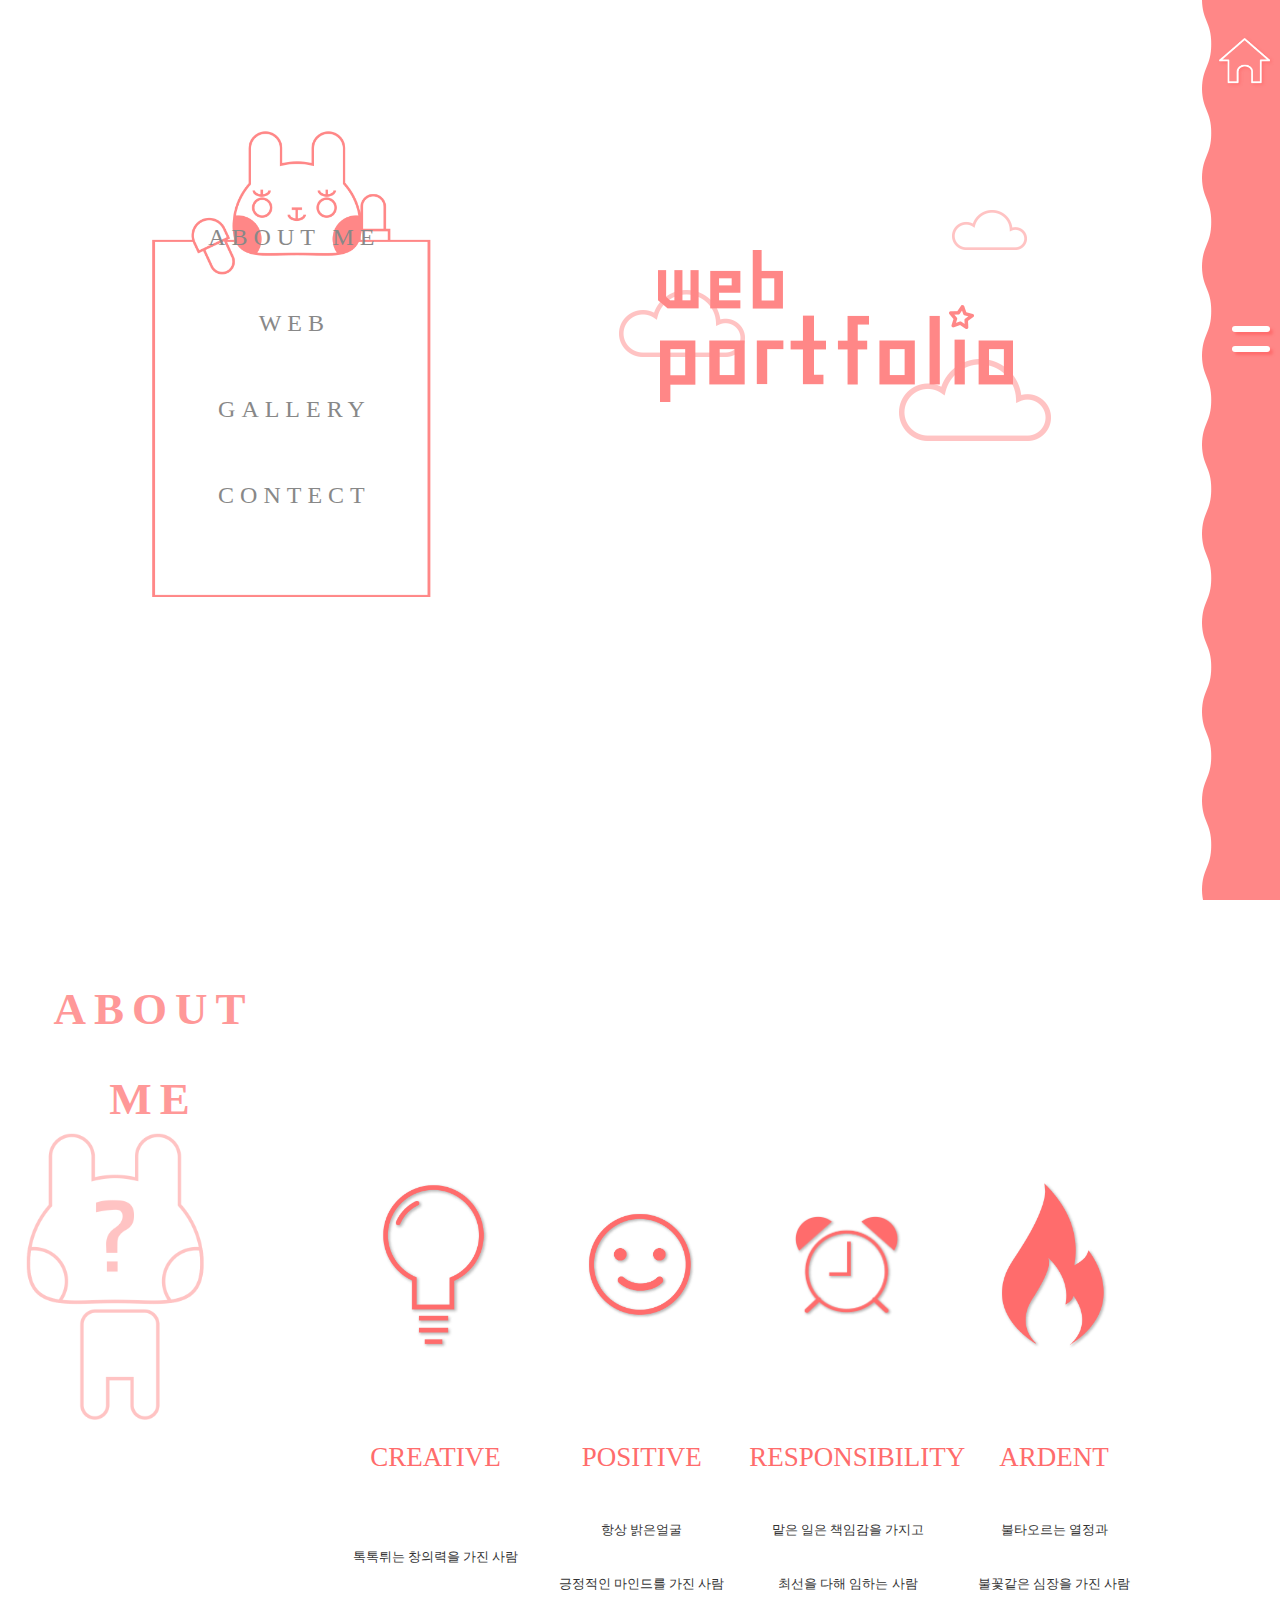
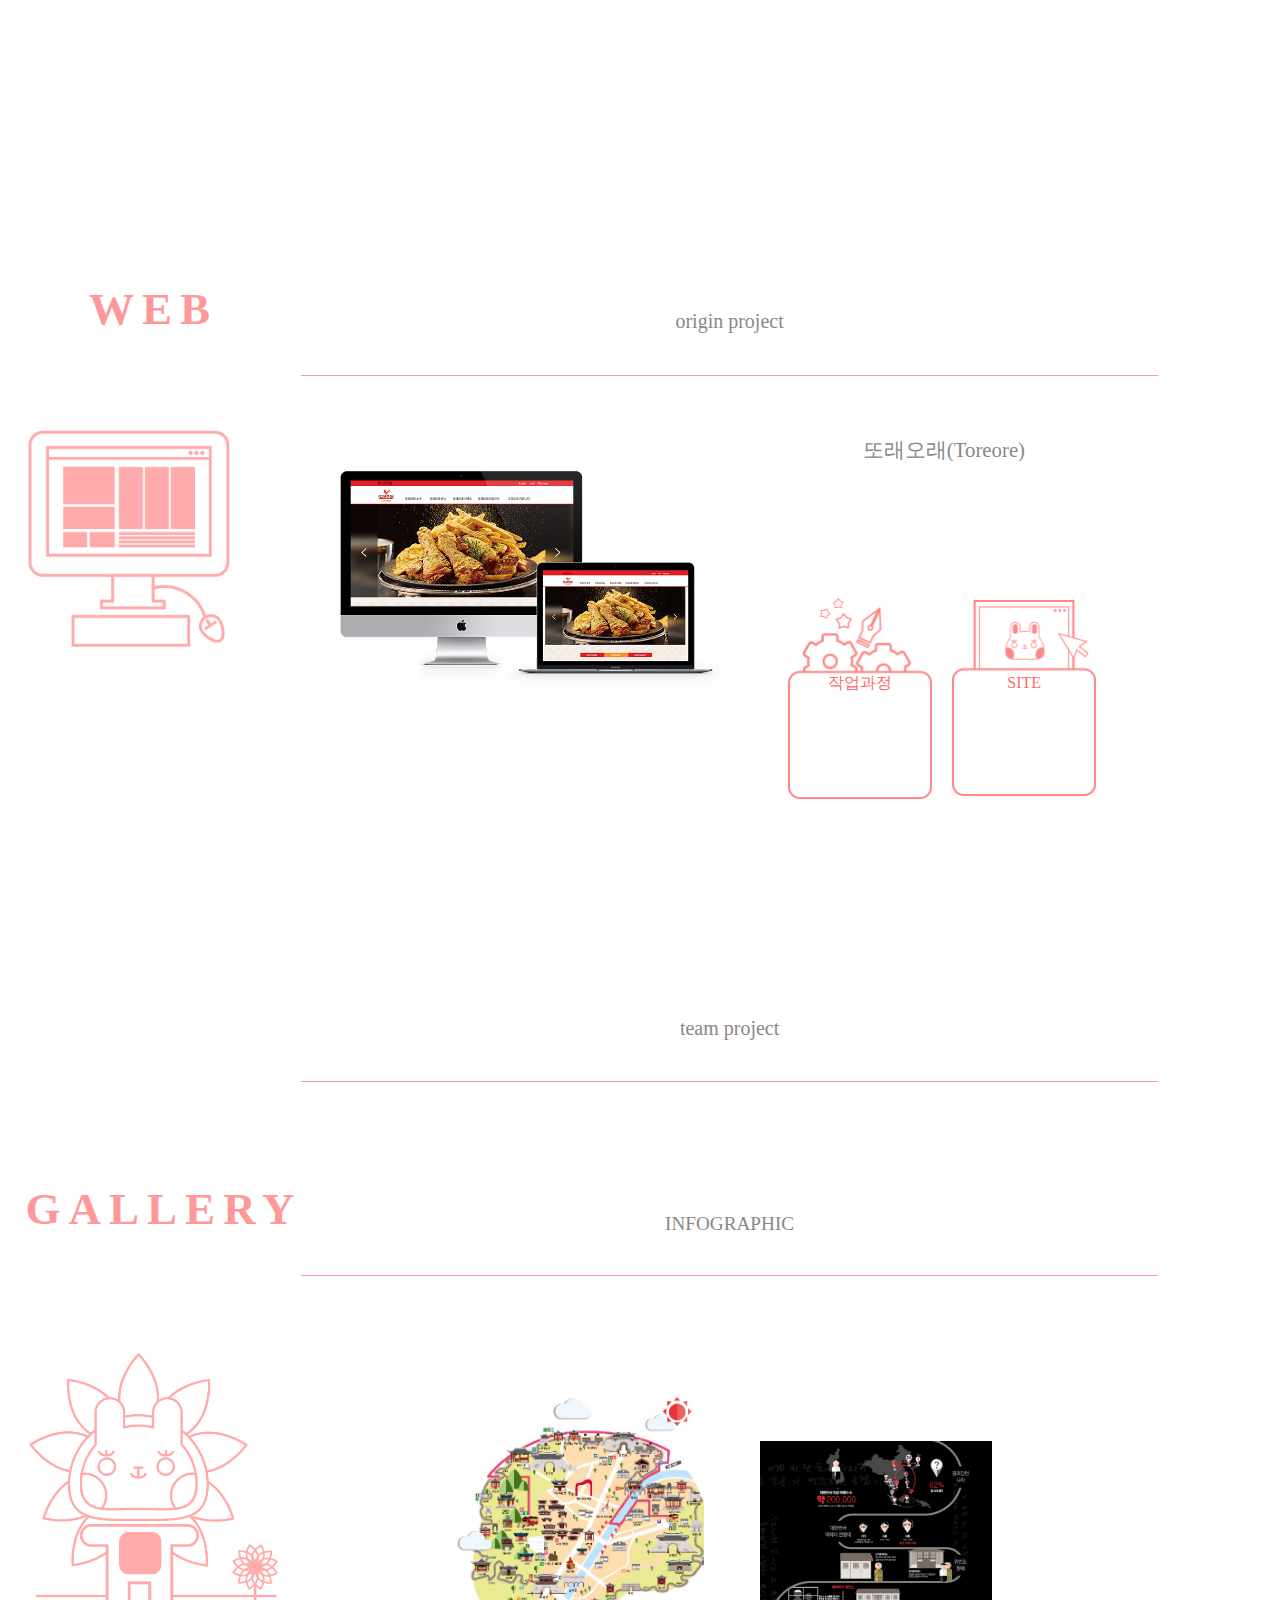
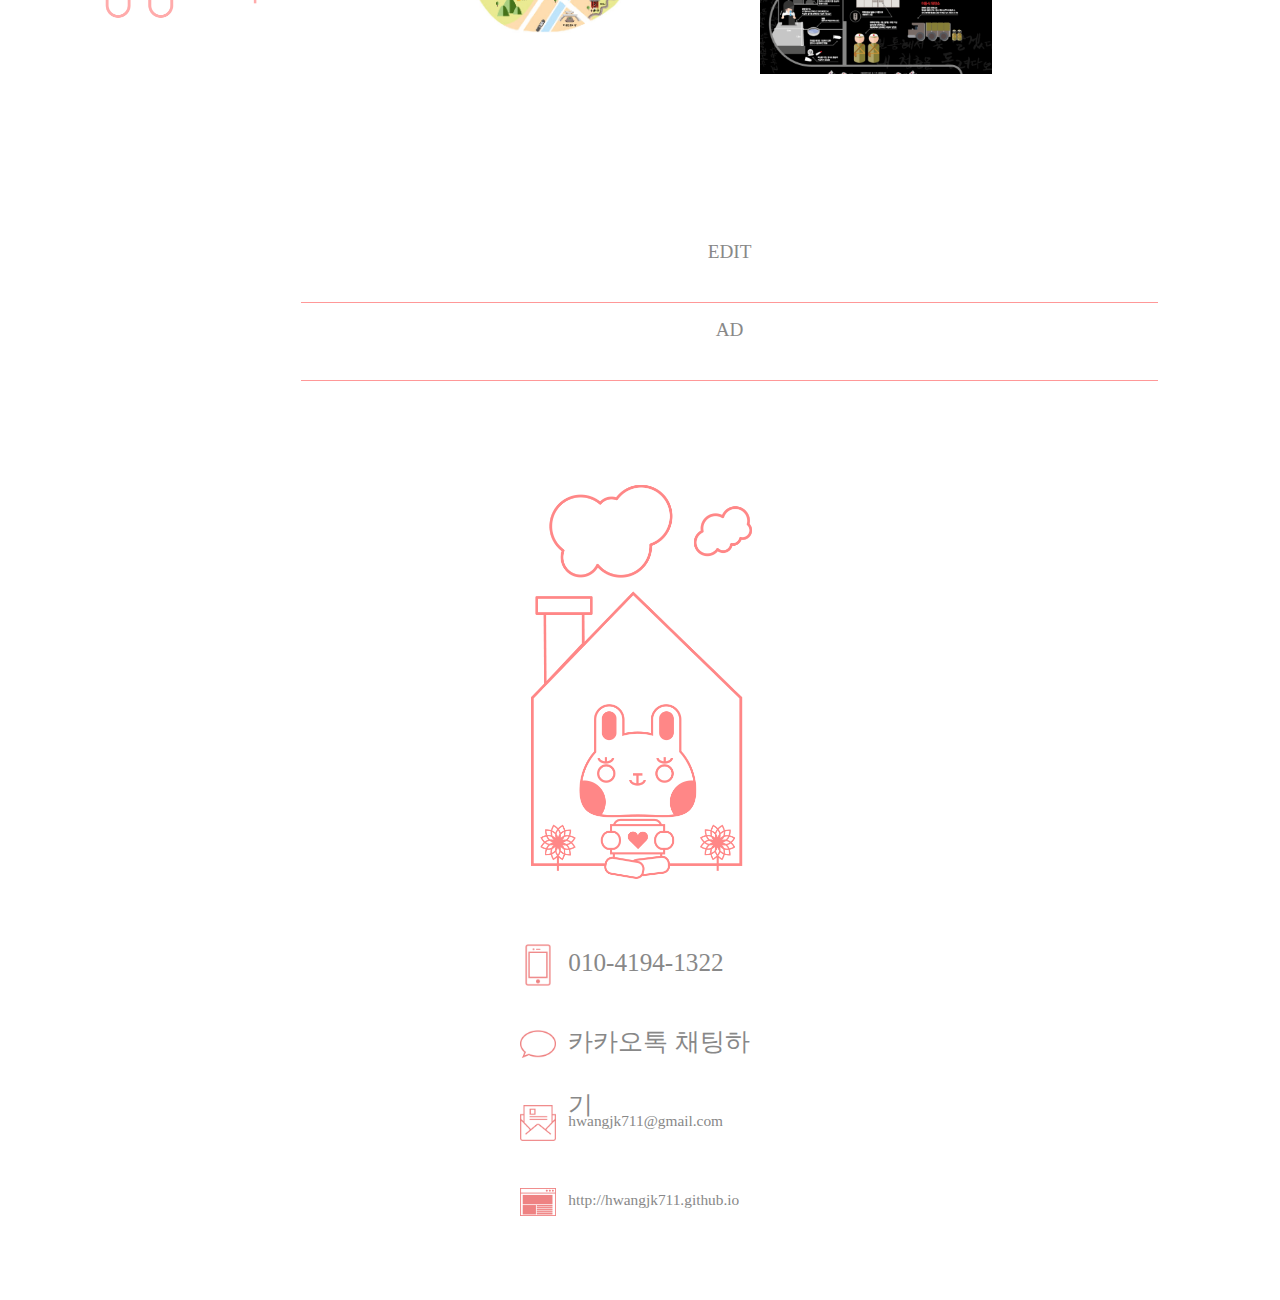
==== commit 6186fa8c: "site_0627" ====
--- a/index.html
+++ b/index.html
@@ -24,7 +24,7 @@
     <![endif]-->
     
 
-    <title>Document</title>
+    <title>황진경 포트폴리오</title>
 
 </head>
 <body>
@@ -266,14 +266,6 @@
                    <li class="cloud3"></li>
                </ul>
            </div>
-            <div id="gnb_pic">
-                <ul>
-                    <li class="box2_pic">box2_pic</li>
-                    <li class="box3_pic">box3_pic</li>
-                    <li class="box4_pic">box4_pic</li>
-                    <li class="box5_pic">box5_pic</li>
-                </ul>
-            </div><!--//    #gnb_pic-->
         </article><!--//    #box1-->
         <article id="box2">
            <h2>about me</h2>
@@ -512,7 +504,7 @@
                            
                             <ul class="con_btn">
                                 <li class="process">
-                                <button>작업과정</button></li>
+                                <button><a href="./tore_sub.html" target="_blank">작업과정</a></button></li>
                                 <li class="sitego"><button><a href="./toreore/index.html" target="_blank">SITE</a></button></li>
                             </ul>
                         </div>
--- a/css/site.css
+++ b/css/site.css
@@ -156,6 +156,8 @@
   #wrap #box3 .web .webpo_1 .webpo_con1 .con_btn > li:last-child { margin-right: 0; }
   #wrap #box3 .web .webpo_1 .webpo_con1 .con_btn > li > button { width: 100%; height: 50%; margin-top: 60%; cursor: pointer; font-family: "Noto Sans KR"; font-weight: 500; background-color: transparent; color: #ff6c66; }
   #wrap #box3 .web .webpo_1 .webpo_con1 .con_btn .process { background-image: url(../img/procesbtn_hov.png); background-repeat: no-repeat; background-position: center; background-size: contain; }
+  #wrap #box3 .web .webpo_1 .webpo_con1 .con_btn .process a { width: 100%; height: 70%; display: block; text-decoration: none; padding-top: 30%; cursor: pointer; font-family: "Noto Sans KR"; font-weight: 500; background-color: transparent; color: #ff6c66; }
+  #wrap #box3 .web .webpo_1 .webpo_con1 .con_btn .process a:hover { color: #fff; }
   #wrap #box3 .web .webpo_1 .webpo_con1 .con_btn .process:hover { background-image: url(../img/procesbtn.png); background-repeat: no-repeat; transition: all 0.5s; background-size: contain; }
   #wrap #box3 .web .webpo_1 .webpo_con1 .con_btn .sitego { background-image: url(../img/sitebtn.png); background-repeat: no-repeat; background-position: center; background-size: contain; }
   #wrap #box3 .web .webpo_1 .webpo_con1 .con_btn .sitego a { width: 100%; height: 70%; display: block; text-decoration: none; padding-top: 30%; cursor: pointer; font-family: "Noto Sans KR"; font-weight: 500; background-color: transparent; color: #ff6c66; }
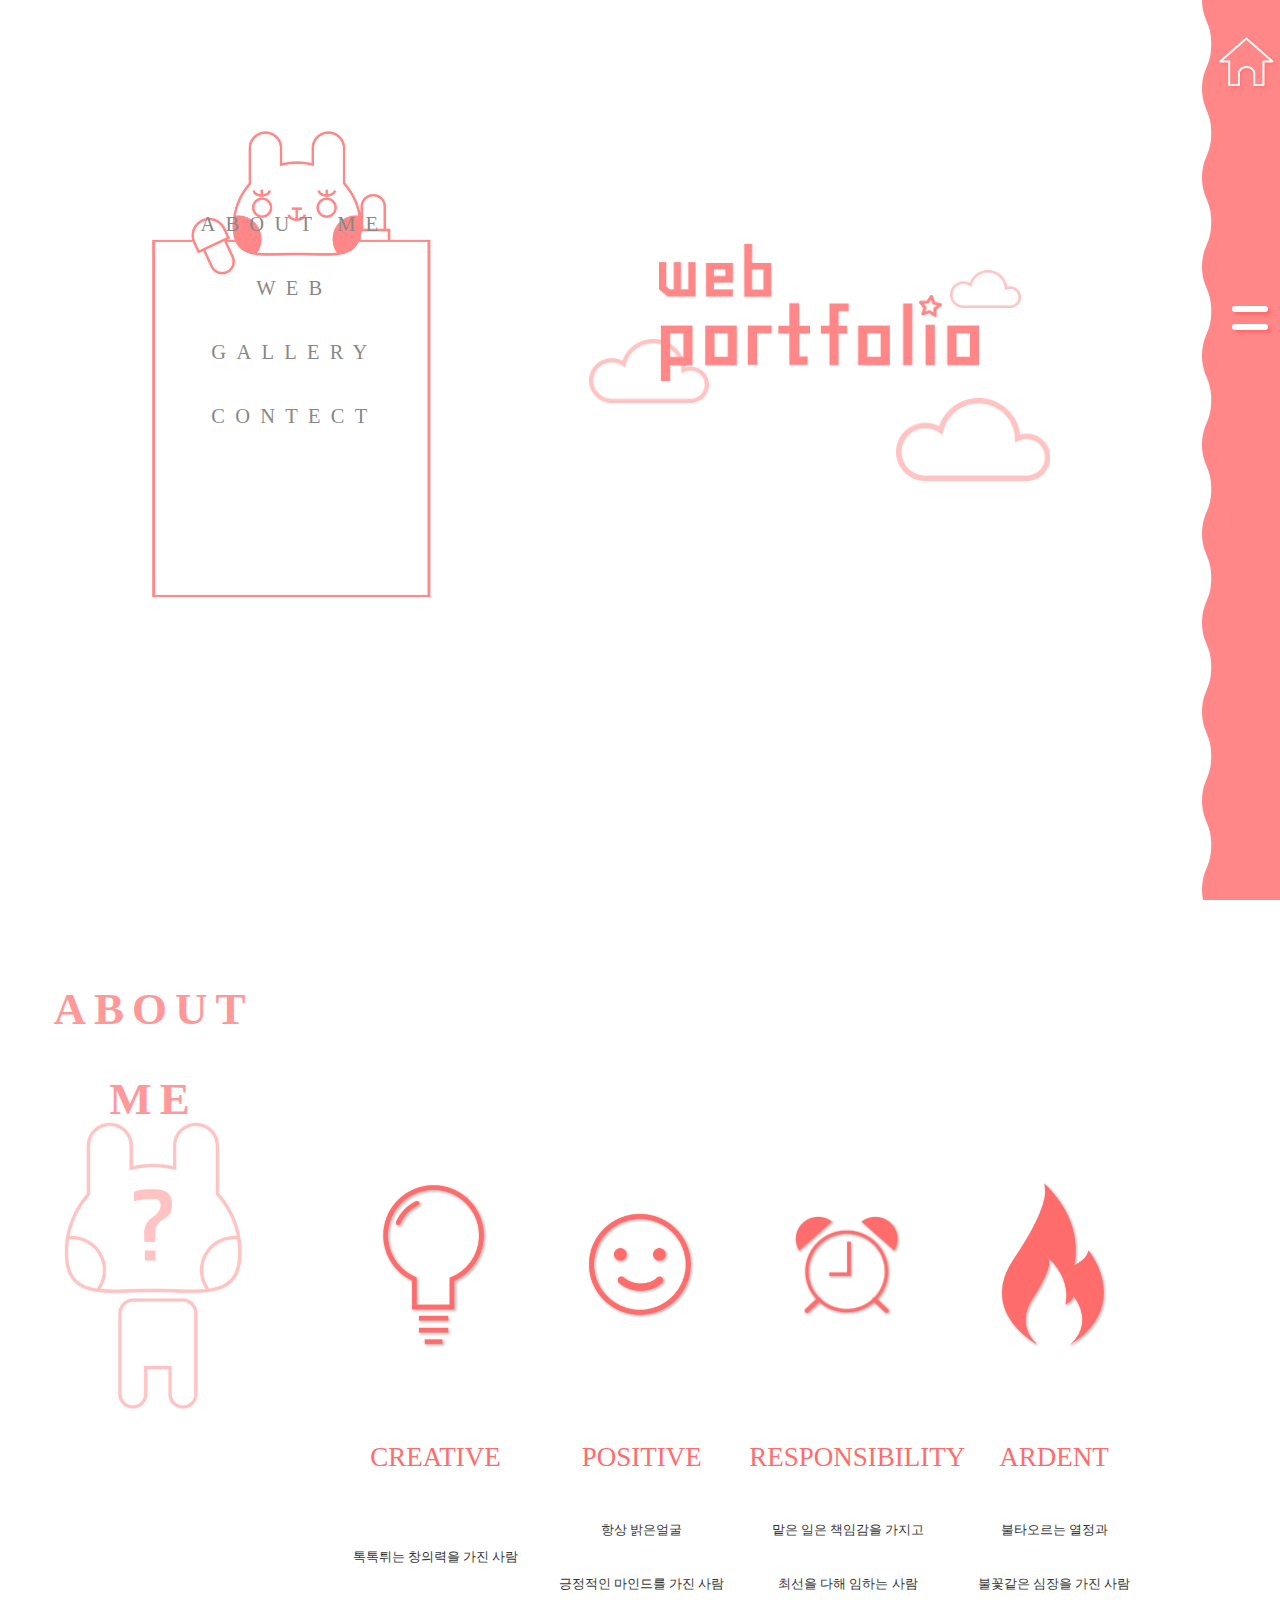
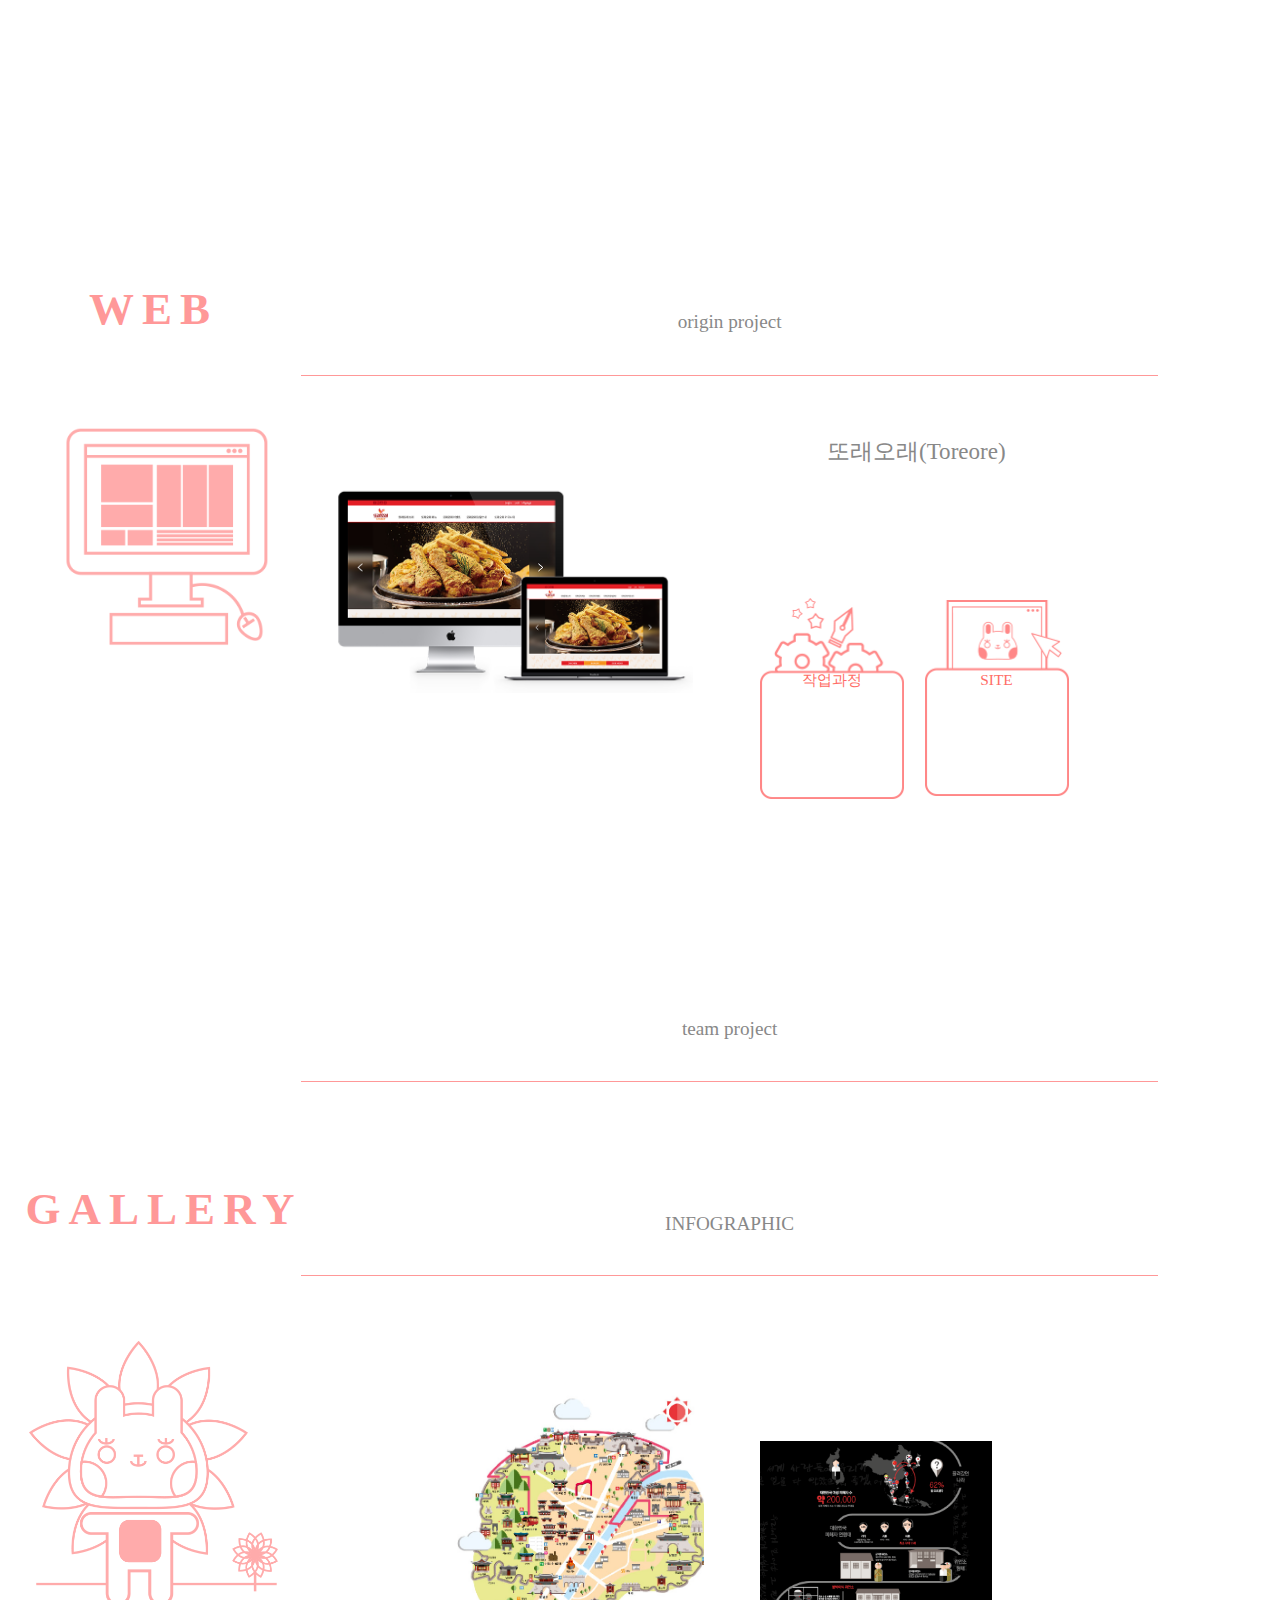
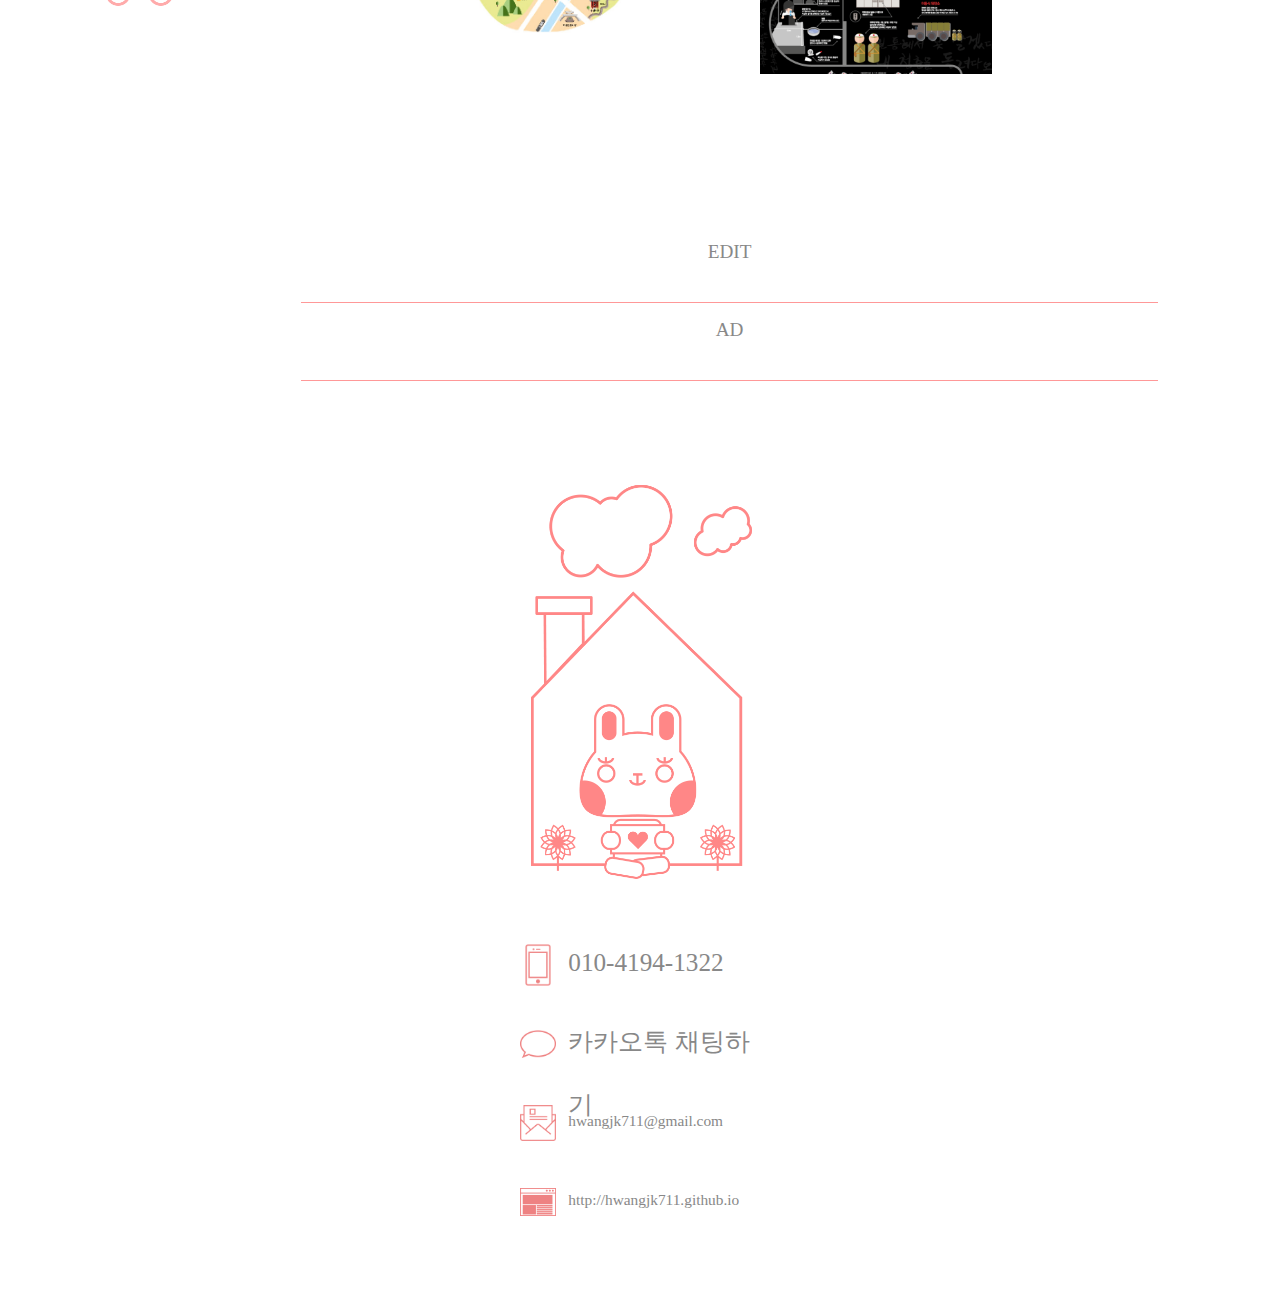
==== commit ed84fdf1: "susy" ====
--- a/index.html
+++ b/index.html
@@ -548,9 +548,9 @@
                 <dt class="g_title3"><p>AD</p></dt>
                     <dd class="vpo_3">
                         <ul>
-                            <li>ad_1</li>
-                            <li>ad_2</li>
-                            <li>ad_3</li>
+                            <li class="ad-1"><span class="me_hidden">ad_1</span></li>
+                            <li class="ad-2"><span class="me_hidden">ad_2</span></li>
+                            <li class="ad-3"><span class="me_hidden">ad_3</span></li>
                         </ul>
                     </dd>
             </dl>
--- a/css/site.css
+++ b/css/site.css
@@ -11,28 +11,28 @@
 /*_______________pc_______________*/
 @media screen and (min-width: 1200px) { html body { overflow-x: hidden; }
   #wrap { width: 100%; height: auto; }
-  #wrap #resume { width: 92%; height: 100vh; position: fixed; right: -85%; z-index: 1000; transition: all 1s; }
+  #wrap #resume { width: 92%; height: 100vh; position: fixed; right: -85%; z-index: 1000; transition: all 1s; background-color: #fff; }
   #wrap #resume.resm_move { right: 0; }
-  #wrap #resume #resmBar { width: 8%; height: 100%; float: left; margin-left: 1%; background-image: url(../img/resume_bg.png); }
-  #wrap #resume #resmBar h1 { width: 61%; height: 4.5vw; margin-left: 15%; margin-top: 20%; }
+  #wrap #resume #resmBar { width: 7vw; height: 100%; float: left; margin-left: 1%; background-image: url(../img/resume_bg.png); background-repeat: repeat-y; }
+  #wrap #resume #resmBar h1 { width: 5vw; height: 4.5vw; margin-left: 15%; margin-top: 20%; }
   #wrap #resume #resmBar h1 button { width: 100%; height: 100%; background-color: transparent; background-image: url(../img/home.png); background-size: cover; background-repeat: no-repeat; }
   #wrap #resume #resmBar h1 button:hover { background-image: url(../img/home_hov.png); background-size: cover; background-repeat: no-repeat; }
   #wrap #resume #resmBar h1 a { width: 100%; height: 100%; display: block; text-decoration: none; }
-  #wrap #resume #resmBar .rem_btn { width: 50%; height: 40px; margin-top: 240px; padding-top: 10px; margin-left: 30px; cursor: pointer; }
+  #wrap #resume #resmBar .rem_btn { width: 50%; height: 3vw; margin-top: 17vw; padding-top: 1vw; margin-left: 30px; cursor: pointer; }
   #wrap #resume #resmBar .rem_btn:hover > .btn_up { transform: rotate(-35deg); }
   #wrap #resume #resmBar .rem_btn:hover > .btn_down { transform: rotate(35deg); }
   #wrap #resume #resmBar .rem_btn span { display: block; }
-  #wrap #resume #resmBar .rem_btn .btn_up { width: 80%; height: 6px; border-radius: 10px; background-color: #fff; margin-bottom: 14px; transition: all 0.2s; box-shadow: 3px 3px 3px #ff6c6c; }
-  #wrap #resume #resmBar .rem_btn .btn_down { width: 80%; height: 6px; border-radius: 10px; background-color: #fff; transition: all 0.2s; box-shadow: 3px 3px 3px #ff6c6c; }
-  #wrap #resume .resm { width: 91%; height: 100%; float: left; background-color: #ffdfdf; }
+  #wrap #resume #resmBar .rem_btn .btn_up { width: 80%; height: 0.5vw; border-radius: 10px; background-color: #fff; margin-bottom: 0.9vw; transition: all 0.2s; box-shadow: 3px 3px 3px #ff6c6c; }
+  #wrap #resume #resmBar .rem_btn .btn_down { width: 80%; height: 0.5vw; border-radius: 10px; background-color: #fff; transition: all 0.2s; box-shadow: 3px 3px 3px #ff6c6c; }
+  #wrap #resume .resm { width: 82vw; height: 100%; float: left; background-color: #ffdfdf; }
   #wrap #resume .resm li { height: 100%; float: left; }
   #wrap #resume .resm .resm_pro { width: 20%; }
   #wrap #resume .resm .resm_pro > ul { width: 100%; height: 100%; }
   #wrap #resume .resm .resm_pro > ul .r_cha { width: 95%; height: 50%; background-image: url(../img/myface.png); background-repeat: no-repeat; background-size: 100%; margin-left: 2.5%; margin-top: 10%; }
   #wrap #resume .resm .resm_pro > ul .r_profile { width: 95%; height: 40%; margin-left: 2.5%; margin-top: 8%; }
   #wrap #resume .resm .resm_pro > ul .r_profile > ul { width: 100%; height: 100%; }
-  #wrap #resume .resm .resm_pro > ul .r_profile > ul > li { width: 100%; height: 10%; margin-bottom: 0.833vw; font-size: 2.2vh; line-height: 2vw; color: #555; font-family: "Noto Sans KR"; font-weight: normal; word-spacing: 0.2rem; }
-  #wrap #resume .resm .resm_pro > ul .r_profile > ul > li > i { width: 12%; height: 100%; float: left; display: block; margin-right: 6px; background-repeat: no-repeat; background-size: 90%; }
+  #wrap #resume .resm .resm_pro > ul .r_profile > ul > li { width: 100%; height: 10%; margin-bottom: 0.833vw; font-size: 1vw; line-height: 2vw; color: #555; font-family: "Noto Sans KR"; font-weight: normal; word-spacing: 0.2rem; }
+  #wrap #resume .resm .resm_pro > ul .r_profile > ul > li > i { width: 12%; height: 100%; float: left; display: block; margin-right: 0.5vw; background-repeat: no-repeat; background-size: 90%; }
   #wrap #resume .resm .resm_pro > ul .r_profile > ul > li .email { background-image: url(../img/pro_e.png); }
   #wrap #resume .resm .resm_pro > ul .r_profile > ul > li .kakao { background-image: url(../img/pro_ka.png); background-position: 0 6px; }
   #wrap #resume .resm .resm_pro > ul .r_profile > ul > li .insa { background-image: url(../img/pro_in.png); }
@@ -49,16 +49,16 @@
   #wrap #resume .resm .resm_con > ul > li > dl > dt .iwe { background-image: url(../img/pro_work.png); }
   #wrap #resume .resm .resm_con > ul > li > dl > dt .iaw { background-image: url(../img/pro_aw.png); }
   #wrap #resume .resm .resm_con > ul > li > dl > dt .ili { background-image: url(../img/pro_li.png); }
-  #wrap #resume .resm .resm_con > ul > li > dl > dt > p { width: 50%; height: 100%; display: block; margin-left: 7%; font-size: 3.8vh; font-weight: 500; line-height: 2.3vw; font-family: "Noto Sans KR"; color: #ff6c6c; }
+  #wrap #resume .resm .resm_con > ul > li > dl > dt > p { width: 50%; height: 100%; display: block; margin-left: 7%; font-size: 2vw; font-weight: 500; line-height: 2.3vw; font-family: "Noto Sans KR"; color: #ff6c6c; }
   #wrap #resume .resm .resm_con > ul > li > dl > dd { width: 100%; height: 78%; }
   #wrap #resume .resm .resm_con > ul > li > dl > dd > ul { width: 100%; height: 100%; position: relative; }
   #wrap #resume .resm .resm_con > ul > li > dl > dd > ul > li { width: 100%; height: 30%; margin-top: 1%; }
   #wrap #resume .resm .resm_con > ul > li > dl > dd > ul > li:first-child { margin-top: 0; }
   #wrap #resume .resm .resm_con > ul > li > dl > dd > ul > li p { width: 25%; height: 100%; float: left; margin-left: 5%; text-align: center; color: #555; font-family: "Noto Sans KR"; font-weight: 400; }
   #wrap #resume .resm .resm_con > ul > li > dl > dd > ul > li .con_tx { font-size: 2vh; font-family: "Noto Sans KR"; font-weight: 400; }
-  #wrap #resume .resm .resm_con > ul > li > dl > dd > ul > li .con_txt { font-size: 1.9vh; line-height: 2.2vh; font-family: "Noto Sans KR"; font-weight: 400; }
+  #wrap #resume .resm .resm_con > ul > li > dl > dd > ul > li .con_txt { font-size: 1.9vh; line-height: 1vw; font-family: "Noto Sans KR"; font-weight: 400; }
   #wrap #resume .resm .resm_con > ul > li > dl > dd > ul .re_graph { width: 100%; height: 12%; position: absolute; top: 27%; }
-  #wrap #resume .resm .resm_con > ul > li > dl > dd > ul .re_graph > span { width: 2.6%; height: 100%; border-radius: 10px; background-color: #ff6c6c; display: block; margin-left: 28%; float: left; }
+  #wrap #resume .resm .resm_con > ul > li > dl > dd > ul .re_graph > span { width: 2.6%; height: 100%; border-radius: 5vw; background-color: #ff6c6c; display: block; margin-left: 28%; float: left; }
   #wrap #resume .resm .resm_con > ul > li > dl > dd > ul .re_graph .fir_span { margin-left: 16%; }
   #wrap #resume .resm .resm_con > ul > li > dl > dd > ul .re_graph_li { width: 100%; height: 12%; position: absolute; top: 27%; }
   #wrap #resume .resm .resm_con > ul > li > dl > dd > ul .re_graph_li > span { width: 2.6%; height: 100%; border-radius: 10px; background-color: #ff6c6c; display: block; margin-left: 18%; float: left; }
@@ -67,16 +67,16 @@
   #wrap #resume .resm .resm_con > ul > li > dl > dd > ul .re_graph_li .thd_span { margin-right: -1%; }
   #wrap #resume .resm .resm_con > ul > li > dl > dd > ul .re_graph_li .for_span { margin-right: -1%; }
   #wrap #resume .resm .resm_con > ul > li > dl > dd > ul .date > p { line-height: 3vw; }
-  #wrap #resume .resm .resm_con > ul > li > dl > dd > ul .re_bar { width: 90%; height: 5%; margin-left: 5%; border-radius: 6px; background-color: #ff9898; margin-bottom: 2%; }
+  #wrap #resume .resm .resm_con > ul > li > dl > dd > ul .re_bar { width: 90%; height: 5%; margin-left: 5%; border-radius: 5vw; background-color: #ff9898; margin-bottom: 2%; }
   #wrap #resume .resm .resm_con > ul > li > dl > dd > ul .licen_li > p { width: 19%; height: 100%; margin-left: 0; margin-right: 1%; }
-  #wrap #resume .resm .resm_con > ul > li > dl > dd > ul .licen_li .con_li { font-size: 1.8vh; font-family: "Noto Sans KR"; font-weight: 400; }
+  #wrap #resume .resm .resm_con > ul > li > dl > dd > ul .licen_li .con_li { font-size: 1vw; font-family: "Noto Sans KR"; font-weight: 400; }
   #wrap #resume .resm .resm_con > ul > li > dl > dd > ul .licen_li .p_fir { margin-left: 0.5%; }
   #wrap #resume .resm .resm_con > ul > li > dl > dd > ul .licen_li .p_last { margin-right: 0; }
   #wrap #resume .resm .resm_skill { width: 30%; background-color: #ffdfdf; }
   #wrap #resume .resm .resm_skill > dl { margin-top: 1.3vw; margin-left: 1.2vw; }
-  #wrap #resume .resm .resm_skill > dl > dt { margin-bottom: 0.7vw; color: #555; font-size: 2.7vh; font-family: "Noto Sans KR"; font-weight: 300; }
-  #wrap #resume .resm .resm_skill > dl > dd { width: 95%; height: 8px; border-radius: 6px; background-color: #ffabab; }
-  #wrap #resume .resm .resm_skill > dl > dd > div { width: 0; height: 100%; background-color: #ff6c6c; border-radius: 6px; }
+  #wrap #resume .resm .resm_skill > dl > dt { margin-bottom: 0.7vw; color: #555; font-size: 1.2vw; font-family: "Noto Sans KR"; font-weight: 300; }
+  #wrap #resume .resm .resm_skill > dl > dd { width: 95%; height: 8px; border-radius: 5vw; background-color: #ffabab; }
+  #wrap #resume .resm .resm_skill > dl > dd > div { width: 0; height: 100%; background-color: #ff6c6c; border-radius: 5vw; }
   #wrap #resume .resm .resm_skill > dl:nth-of-type(1) div.gage { width: 90%; transition: width 1s ease-out 0.5s; }
   #wrap #resume .resm .resm_skill > dl:nth-of-type(2) div.gage { width: 90%; transition: width 1s ease-out 0.5s; }
   #wrap #resume .resm .resm_skill > dl:nth-of-type(3) div.gage { width: 90%; transition: width 1s ease-out 0.5s; }
@@ -90,29 +90,22 @@
   #wrap #resume .resm .resm_skill > dl:nth-of-type(11) div.gage { width: 70%; transition: width 1s ease-out 0.5s; }
   #wrap #resume .resm .resm_skill .skill_01 { margin-top: 2vw; /*25px;*/ }
   #wrap #box1 { width: 100%; height: 100vh; position: relative; }
-  #wrap #box1 #box1bg { width: 480px; height: 298px; position: absolute; right: 16%; top: 20%; }
-  #wrap #box1 #box1bg ul { width: 100%; height: 100%; }
-  #wrap #box1 #box1bg ul .bg_text { width: 355px; height: 152px; margin: 70px auto; background-image: url(../img/title.png); background-repeat: no-repeat; position: relative; }
-  #wrap #box1 #box1bg ul .star { width: 25px; height: 25px; position: absolute; right: 21%; top: 42%; background-image: url(../img/star.png); background-repeat: no-repeat; animation: star 2s infinite; }
-  #wrap #box1 #box1bg ul .cloud1 { width: 75px; height: 42px; background-image: url(../img/cloud3.png); background-repeat: no-repeat; position: absolute; top: 10%; right: 10%; animation: cloud 3s infinite alternate; }
-  #wrap #box1 #box1bg ul .cloud2 { width: 126px; height: 68px; background-image: url(../img/cloud2.png); background-repeat: no-repeat; position: absolute; top: 37%; left: 5%; animation: ncloud 5s infinite alternate; }
-  #wrap #box1 #box1bg ul .cloud3 { width: 152px; height: 83px; background-image: url(../img/cloud.png); background-repeat: no-repeat; position: absolute; top: 60%; right: 5%; animation: bcloud 5s infinite alternate; }
+  #wrap #box1 #box1bg { width: 40vw; height: 20vw; position: absolute; right: 16%; top: 20%; }
+  #wrap #box1 #box1bg ul { width: 100%; height: 100%; position: relative; }
+  #wrap #box1 #box1bg ul .bg_text { width: 25vw; height: 5vw; margin: 5vw auto; background-image: url(../img/title.png); background-repeat: no-repeat; background-size: contain; padding-top: 10vw; }
+  #wrap #box1 #box1bg ul .star { width: 1.8vw; height: 1.8vw; position: absolute; right: 26%; top: 20%; background-image: url(../img/star.png); background-repeat: no-repeat; animation: star 2s infinite; background-size: contain; }
+  #wrap #box1 #box1bg ul .cloud1 { width: 5.8vw; height: 3vw; background-image: url(../img/cloud3.png); background-repeat: no-repeat; position: absolute; top: 10%; right: 10%; animation: cloud 3s infinite alternate; background-size: contain; }
+  #wrap #box1 #box1bg ul .cloud2 { width: 9.5vw; height: 5vw; background-image: url(../img/cloud2.png); background-repeat: no-repeat; position: absolute; top: 37%; left: 5%; animation: ncloud 5s infinite alternate; background-size: contain; }
+  #wrap #box1 #box1bg ul .cloud3 { width: 12vw; height: 6.5vw; background-image: url(../img/cloud.png); background-repeat: no-repeat; position: absolute; top: 60%; right: 5%; animation: bcloud 5s infinite alternate; background-size: contain; }
   #wrap #box1 #gnb { width: 46%; height: 100%; float: left; }
   #wrap #box1 .gnb_nav { width: 100%; height: 100%; background-image: url(../img/menu.png); background-repeat: no-repeat; background-position: 50% 30%; background-size: 50%; }
-  #wrap #box1 .gnb_nav li { width: 90%; height: 6vh; margin-bottom: 2.5vw; margin-left: 5%; }
-  #wrap #box1 .gnb_nav li:first-child { padding-top: 220px; }
-  #wrap #box1 .gnb_nav li a { width: 100%; height: 100%; display: block; text-align: center; text-decoration: none; line-height: 2.125rem; font-size: 1.5rem; letter-spacing: 0.375rem; color: #888; font-family: "Noto Sans KR"; font-weight: 300; }
+  #wrap #box1 .gnb_nav li { width: 90%; height: 2.5vw; margin-bottom: 2.5vw; margin-left: 5%; }
+  #wrap #box1 .gnb_nav li:first-child { padding-top: 16vw; }
+  #wrap #box1 .gnb_nav li a { width: 100%; height: 100%; display: block; text-align: center; text-decoration: none; line-height: 3vw; font-size: 1.6vw; letter-spacing: 0.8vw; color: #888; font-family: "Noto Sans KR"; font-weight: 300; }
   #wrap #box1 .gnb_nav li a:hover { color: #ff9898; font-weight: bold; }
-  #wrap #box1 #gnb_pic { width: 46%; height: 100%; float: left; }
-  #wrap #box1 #gnb_pic ul { width: 100%; height: 100%; }
-  #wrap #box1 #gnb_pic ul li { width: 100%; height: 100%; }
-  #wrap #box1 #gnb_pic ul .box2_pic { background-color: #ffa; display: none; }
-  #wrap #box1 #gnb_pic ul .box3_pic { background-color: #aff; display: none; }
-  #wrap #box1 #gnb_pic ul .box4_pic { background-color: #ccc; display: none; }
-  #wrap #box1 #gnb_pic ul .box5_pic { background-color: #f21; display: none; }
   #wrap #box2 { width: 100%; height: calc(100vh - 3vw); padding-top: 3vw; }
   #wrap #box2 .box2_title { width: 20%; height: 10vh; margin-left: 2vw; display: block; margin-top: 2vw; text-align: center; font-size: 5vh; font-weight: bold; letter-spacing: 0.5rem; line-height: 10vh; color: #ff9898; font-family: "Noto Sans KR"; }
-  #wrap #box2 .box2_bg { width: 20%; height: 75%; background-image: url(../img/abtme.png); background-repeat: no-repeat; background-size: 70%; background-position: 0 50px; margin-left: 2vw; float: left; margin-top: 2.3%; }
+  #wrap #box2 .box2_bg { width: 20%; height: 75%; background-image: url(../img/abtme.png); background-repeat: no-repeat; background-size: 70%; background-position: 3vw 3vw; margin-left: 2vw; float: left; margin-top: 2.3%; }
   #wrap #box2 #aboutMe { width: 67%; height: 80%; margin-left: 1.5vw; float: left; overflow: hidden; position: relative; }
   #wrap #box2 #aboutMe .abt_btn { width: 15%; height: 5%; display: none; position: absolute; left: 50%; margin-left: -8%; bottom: 0; }
   #wrap #box2 #aboutMe .abt_btn li { width: 20%; height: 100%; float: left; margin-left: 18%; }
@@ -139,16 +132,16 @@
   #wrap #box2 #aboutMe .abt_box .abt_box4 { display: none; }
   #wrap #box3 { width: 100%; height: calc(100vh - 3vw); padding-top: 3vw; }
   #wrap #box3 .box3_title { width: 20%; height: 10vh; margin-left: 2vw; display: block; margin-top: 2vw; text-align: center; font-size: 5vh; font-weight: bold; letter-spacing: 0.5rem; line-height: 10vh; color: #ff9898; font-family: "Noto Sans KR"; }
-  #wrap #box3 .box3_bg { width: 20%; height: 75%; background-image: url(../img/web.png); background-repeat: no-repeat; background-size: 80%; background-position: 0px 40px; margin-left: 2vw; float: left; margin-top: 2.7%; }
+  #wrap #box3 .box3_bg { width: 20%; height: 75%; background-image: url(../img/web.png); background-repeat: no-repeat; background-size: 80%; background-position: 3vw 3vw; margin-left: 2vw; float: left; margin-top: 2.7%; }
   #wrap #box3 .web { width: 67%; height: 91%; margin-top: -4.5vw; margin-left: 1.5vw; float: left; }
   #wrap #box3 .web > dt { width: 100%; height: 10%; border-bottom: 1px solid #ff9898; transition: all 0.3s; }
   #wrap #box3 .web > dt:hover { background-color: #ffdfdf; cursor: pointer; }
-  #wrap #box3 .web > dt > p { width: 100%; height: 100%; font-size: 1.25rem; text-align: center; line-height: 4vw; font-family: "Noto Sans KR"; color: #888; font-weight: 300; }
-  #wrap #box3 .web > dd { width: 100%; height: 0%; overflow: hidden; transition: all 0.5s; }
+  #wrap #box3 .web > dt > p { width: 100%; height: 100%; font-size: 1.5vw; text-align: center; line-height: 4vw; font-family: "Noto Sans KR"; color: #888; font-weight: 300; }
+  #wrap #box3 .web > dd { width: 100%; height: 0%; overflow: hidden; transition: all 0.2s; }
   #wrap #box3 .web > dd.height_view { height: 80%; }
-  #wrap #box3 .web .webpo_1 .webpo_pic1 { width: 48%; height: 100%; background-image: url(../img/tore_web.png); background-position: 0 2.5rem; background-repeat: no-repeat; background-size: contain; float: left; margin-right: 2%; margin-left: 1%; }
+  #wrap #box3 .web .webpo_1 .webpo_pic1 { width: 30vw; height: 100%; background-image: url(../img/tore_web.png); background-position: 0vw 5vw; background-repeat: no-repeat; background-size: contain; float: left; margin-right: 2%; margin-left: 1%; }
   #wrap #box3 .web .webpo_1 .webpo_con1 { width: 48%; height: 100%; float: left; }
-  #wrap #box3 .web .webpo_1 .webpo_con1 .con1_title { width: 90%; height: 10%; display: block; margin-bottom: 10%; margin-top: 15%; margin-left: 5%; text-align: center; font-family: "Noto Sans KR"; font-size: 1.3rem; color: #888; }
+  #wrap #box3 .web .webpo_1 .webpo_con1 .con1_title { width: 90%; height: 10%; display: block; margin-bottom: 10%; margin-top: 15%; margin-left: 5%; text-align: center; font-family: "Noto Sans KR"; font-size: 1.8vw; color: #888; }
   #wrap #box3 .web .webpo_1 .webpo_con1 .con_btn { width: 100%; height: 50%; }
   #wrap #box3 .web .webpo_1 .webpo_con1 .con_btn > li { width: 35%; height: 100%; float: left; margin-right: 5%; cursor: pointer; }
   #wrap #box3 .web .webpo_1 .webpo_con1 .con_btn > li:hover button { color: #fff; }
@@ -156,16 +149,16 @@
   #wrap #box3 .web .webpo_1 .webpo_con1 .con_btn > li:last-child { margin-right: 0; }
   #wrap #box3 .web .webpo_1 .webpo_con1 .con_btn > li > button { width: 100%; height: 50%; margin-top: 60%; cursor: pointer; font-family: "Noto Sans KR"; font-weight: 500; background-color: transparent; color: #ff6c66; }
   #wrap #box3 .web .webpo_1 .webpo_con1 .con_btn .process { background-image: url(../img/procesbtn_hov.png); background-repeat: no-repeat; background-position: center; background-size: contain; }
-  #wrap #box3 .web .webpo_1 .webpo_con1 .con_btn .process a { width: 100%; height: 70%; display: block; text-decoration: none; padding-top: 30%; cursor: pointer; font-family: "Noto Sans KR"; font-weight: 500; background-color: transparent; color: #ff6c66; }
+  #wrap #box3 .web .webpo_1 .webpo_con1 .con_btn .process a { width: 100%; height: 100%; display: block; text-decoration: none; padding-top: 30%; cursor: pointer; font-family: "Noto Sans KR"; font-weight: 500; background-color: transparent; color: #ff6c66; font-size: 1.2vw; }
   #wrap #box3 .web .webpo_1 .webpo_con1 .con_btn .process a:hover { color: #fff; }
-  #wrap #box3 .web .webpo_1 .webpo_con1 .con_btn .process:hover { background-image: url(../img/procesbtn.png); background-repeat: no-repeat; transition: all 0.5s; background-size: contain; }
+  #wrap #box3 .web .webpo_1 .webpo_con1 .con_btn .process:hover { background-image: url(../img/procesbtn.png); background-repeat: no-repeat; transition: all 0.2s; background-size: contain; }
   #wrap #box3 .web .webpo_1 .webpo_con1 .con_btn .sitego { background-image: url(../img/sitebtn.png); background-repeat: no-repeat; background-position: center; background-size: contain; }
-  #wrap #box3 .web .webpo_1 .webpo_con1 .con_btn .sitego a { width: 100%; height: 70%; display: block; text-decoration: none; padding-top: 30%; cursor: pointer; font-family: "Noto Sans KR"; font-weight: 500; background-color: transparent; color: #ff6c66; }
+  #wrap #box3 .web .webpo_1 .webpo_con1 .con_btn .sitego a { width: 100%; height: 100%; display: block; text-decoration: none; padding-top: 30%; cursor: pointer; font-family: "Noto Sans KR"; font-weight: 500; background-color: transparent; color: #ff6c66; font-size: 1.2vw; }
   #wrap #box3 .web .webpo_1 .webpo_con1 .con_btn .sitego a:hover { color: #fff; }
-  #wrap #box3 .web .webpo_1 .webpo_con1 .con_btn .sitego:hover { background-image: url(../img/sitebtn_hov.png); background-repeat: no-repeat; transition: all 0.5s; background-size: contain; }
-  #wrap #box3 .web .webpo_2 .webpo_pic2 { width: 48%; height: 100%; background-image: url(../img/seven-eleven_web.png); background-repeat: no-repeat; background-size: 110%; background-position: -1.6rem 3rem; float: left; margin-right: 2%; margin-left: 1%; }
+  #wrap #box3 .web .webpo_1 .webpo_con1 .con_btn .sitego:hover { background-image: url(../img/sitebtn_hov.png); background-repeat: no-repeat; transition: all 0.2s; background-size: contain; }
+  #wrap #box3 .web .webpo_2 .webpo_pic2 { width: 48%; height: 100%; background-image: url(../img/seven-eleven_web.png); background-repeat: no-repeat; background-size: 110%; background-position: -1.5vw 5vw; float: left; margin-right: 2%; margin-left: 1%; }
   #wrap #box3 .web .webpo_2 .webpo_con2 { width: 48%; height: 100%; float: left; }
-  #wrap #box3 .web .webpo_2 .webpo_con2 .con2_title { width: 90%; height: 10%; display: block; margin-bottom: 10%; margin-top: 15%; margin-left: 5%; text-align: center; font-family: "Noto Sans KR"; font-size: 1.3rem; color: #888; }
+  #wrap #box3 .web .webpo_2 .webpo_con2 .con2_title { width: 90%; height: 10%; display: block; margin-bottom: 10%; margin-top: 15%; margin-left: 5%; text-align: center; font-family: "Noto Sans KR"; font-size: 1.8vw; color: #888; }
   #wrap #box3 .web .webpo_2 .webpo_con2 .con_btn { width: 100%; height: 50%; }
   #wrap #box3 .web .webpo_2 .webpo_con2 .con_btn > li { width: 35%; height: 100%; float: left; margin-right: 5%; cursor: pointer; }
   #wrap #box3 .web .webpo_2 .webpo_con2 .con_btn > li:hover button { color: #fff; }
@@ -173,14 +166,16 @@
   #wrap #box3 .web .webpo_2 .webpo_con2 .con_btn > li:last-child { margin-right: 0; }
   #wrap #box3 .web .webpo_2 .webpo_con2 .con_btn > li > button { width: 100%; height: 50%; margin-top: 60%; cursor: pointer; font-family: "Noto Sans KR"; font-weight: 500; background-color: transparent; color: #ff6c66; }
   #wrap #box3 .web .webpo_2 .webpo_con2 .con_btn .process { background-image: url(../img/procesbtn_hov.png); background-repeat: no-repeat; background-position: center; background-size: contain; }
-  #wrap #box3 .web .webpo_2 .webpo_con2 .con_btn .process:hover { background-image: url(../img/procesbtn.png); background-repeat: no-repeat; transition: all 0.5s; background-size: contain; }
+  #wrap #box3 .web .webpo_2 .webpo_con2 .con_btn .process a { width: 100%; height: 70%; display: block; text-decoration: none; padding-top: 30%; cursor: pointer; font-family: "Noto Sans KR"; font-weight: 500; background-color: transparent; color: #ff6c66; font-size: 1.2vw; }
+  #wrap #box3 .web .webpo_2 .webpo_con2 .con_btn .process a:hover { color: #fff; }
+  #wrap #box3 .web .webpo_2 .webpo_con2 .con_btn .process:hover { background-image: url(../img/procesbtn.png); background-repeat: no-repeat; transition: all 0.2s; background-size: contain; }
   #wrap #box3 .web .webpo_2 .webpo_con2 .con_btn .sitego { background-image: url(../img/sitebtn.png); background-repeat: no-repeat; background-position: center; background-size: contain; }
-  #wrap #box3 .web .webpo_2 .webpo_con2 .con_btn .sitego a { width: 100%; height: 70%; display: block; text-decoration: none; padding-top: 30%; cursor: pointer; font-family: "Noto Sans KR"; font-weight: 500; background-color: transparent; color: #ff6c66; }
+  #wrap #box3 .web .webpo_2 .webpo_con2 .con_btn .sitego a { width: 100%; height: 70%; display: block; text-decoration: none; padding-top: 30%; cursor: pointer; font-family: "Noto Sans KR"; font-weight: 500; background-color: transparent; color: #ff6c66; font-size: 1.2vw; }
   #wrap #box3 .web .webpo_2 .webpo_con2 .con_btn .sitego a:hover { color: #fff; }
-  #wrap #box3 .web .webpo_2 .webpo_con2 .con_btn .sitego:hover { background-image: url(../img/sitebtn_hov.png); background-repeat: no-repeat; transition: all 0.5s; background-size: contain; }
+  #wrap #box3 .web .webpo_2 .webpo_con2 .con_btn .sitego:hover { background-image: url(../img/sitebtn_hov.png); background-repeat: no-repeat; transition: all 0.2s; background-size: contain; }
   #wrap #box4 { width: 100%; height: calc(100vh - 3vw); padding-top: 3vw; }
   #wrap #box4 .box4_title { width: 20%; height: 10vh; margin-left: 2vw; display: block; margin-top: 2vw; text-align: center; font-size: 5vh; font-weight: bold; letter-spacing: 0.5rem; line-height: 10vh; font-family: "Noto Sans KR"; color: #ff9898; }
-  #wrap #box4 .box4_bg { width: 20%; height: 75%; margin-left: 2vw; float: left; margin-top: 2.7%; background-image: url(../img/visual.png); background-repeat: no-repeat; background-size: 100%; background-position: 0 50px; }
+  #wrap #box4 .box4_bg { width: 20%; height: 75%; margin-left: 2vw; float: left; margin-top: 2.7%; background-image: url(../img/visual.png); background-repeat: no-repeat; background-size: 100%; background-position: 0 3vw; }
   #wrap #box4 .gallery { width: 67%; height: 91%; margin-top: -4.5vw; margin-left: 1.5vw; float: left; }
   #wrap #box4 .gallery > dt { width: 100%; height: 10%; cursor: pointer; transition: all 0.3s; }
   #wrap #box4 .gallery > dt p { width: 100%; height: 100%; font-size: 1.2rem; text-align: center; line-height: 55px; font-family: "Noto Sans KR"; color: #888; border-bottom: 1px solid #ff9898; font-weight: 300; }
@@ -198,8 +193,11 @@
   #wrap #box4 .gallery .vpo_2 > ul > li { width: 25%; height: 70%; margin-left: 2%; margin-top: 10vh; background-color: #ddd; float: left; }
   #wrap #box4 .gallery .vpo_2 > ul > li:first-child { margin-left: 11%; }
   #wrap #box4 .gallery .vpo_3 > ul { width: 100%; height: 100%; }
-  #wrap #box4 .gallery .vpo_3 > ul > li { width: 25%; height: 70%; margin-left: 2%; margin-top: 10vh; background-color: #eee; float: left; }
+  #wrap #box4 .gallery .vpo_3 > ul > li { width: 25%; height: 70%; margin-left: 2%; margin-top: 10vh; float: left; background-size: contain; background-repeat: no-repeat; background-position: center; }
   #wrap #box4 .gallery .vpo_3 > ul > li:first-child { margin-left: 11%; }
+  #wrap #box4 .gallery .vpo_3 > ul .ad-1 { background-image: url(../img/ad_1.png); }
+  #wrap #box4 .gallery .vpo_3 > ul .ad-2 { background-image: url(../img/ad.2.png); }
+  #wrap #box4 .gallery .vpo_3 > ul .ad-3 { background-image: url(../img/ad_3.png); }
   #wrap #box5 { width: 100%; height: calc(100vh - 3vw); padding-top: 3vw; }
   #wrap #box5 #pro_box { width: 20%; height: 80%; margin: 0 auto; }
   #wrap #box5 #pro_box > ul { width: 100%; height: 100%; }
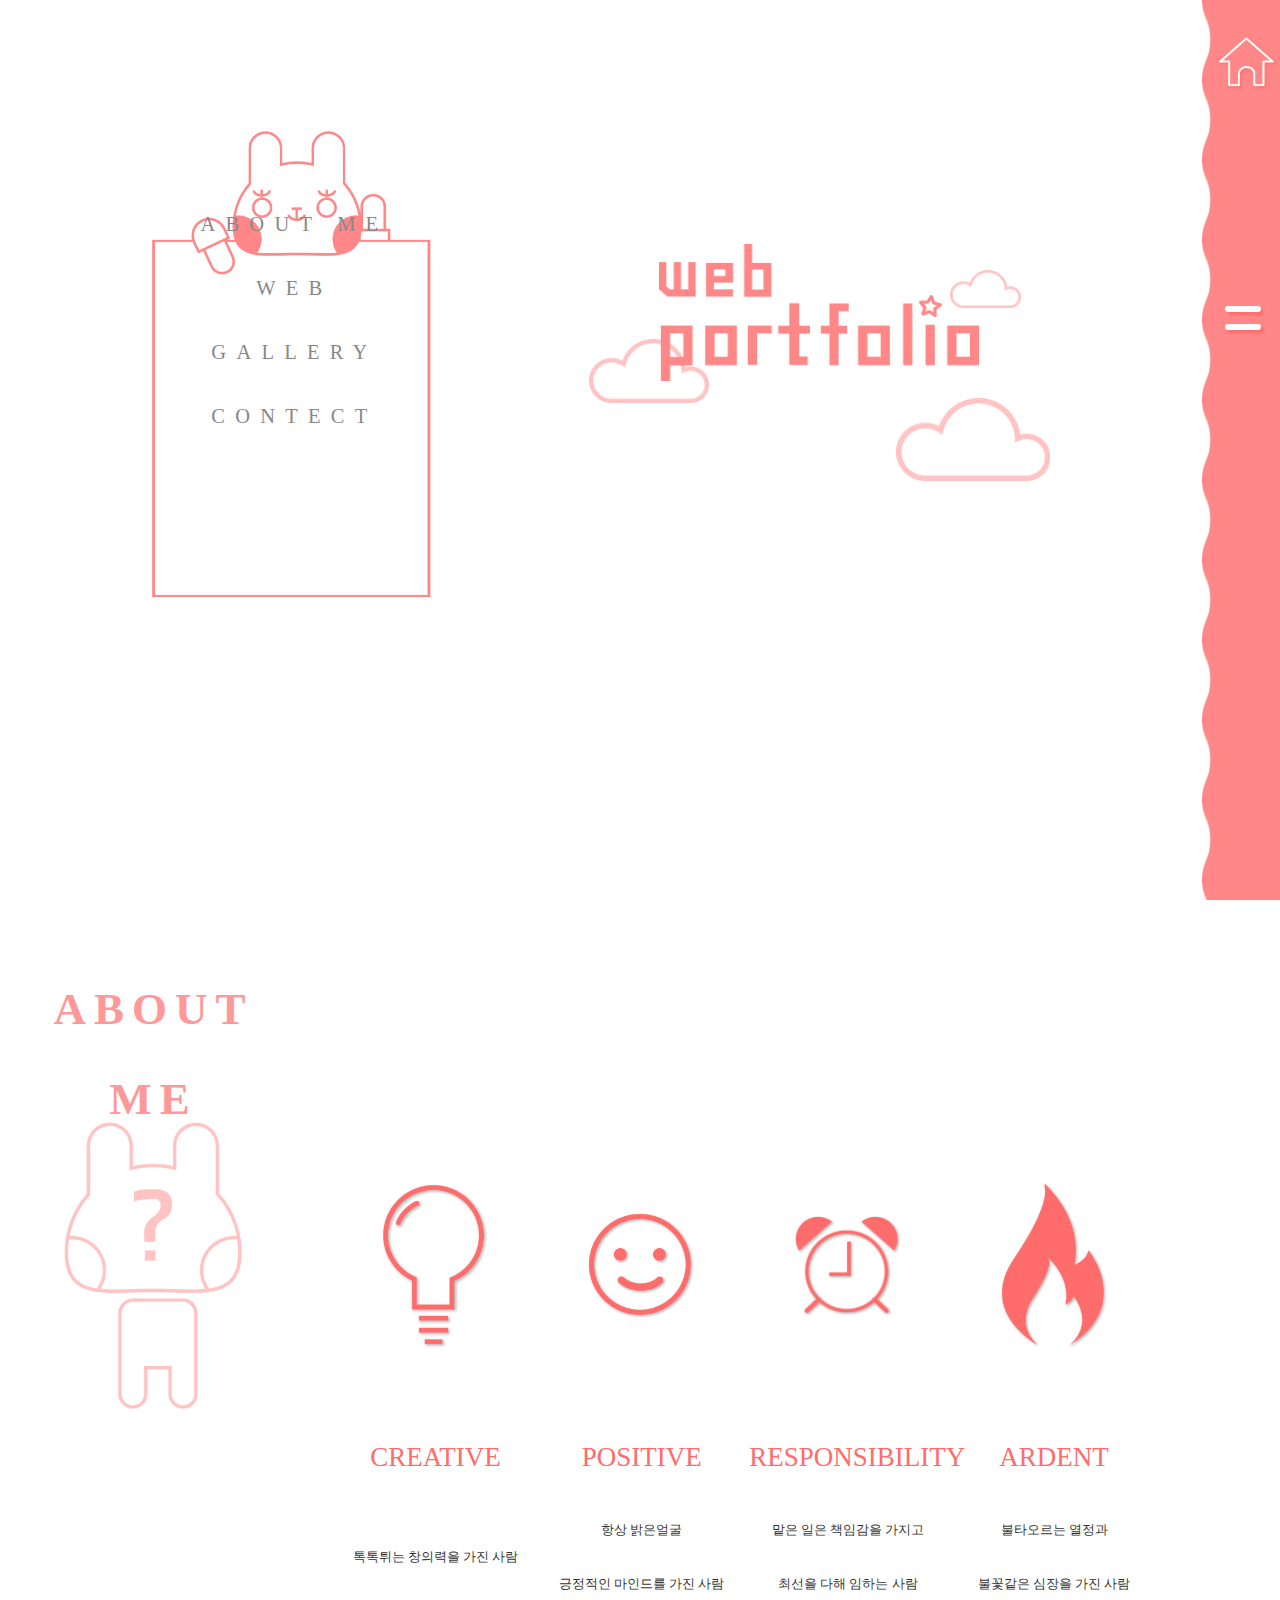
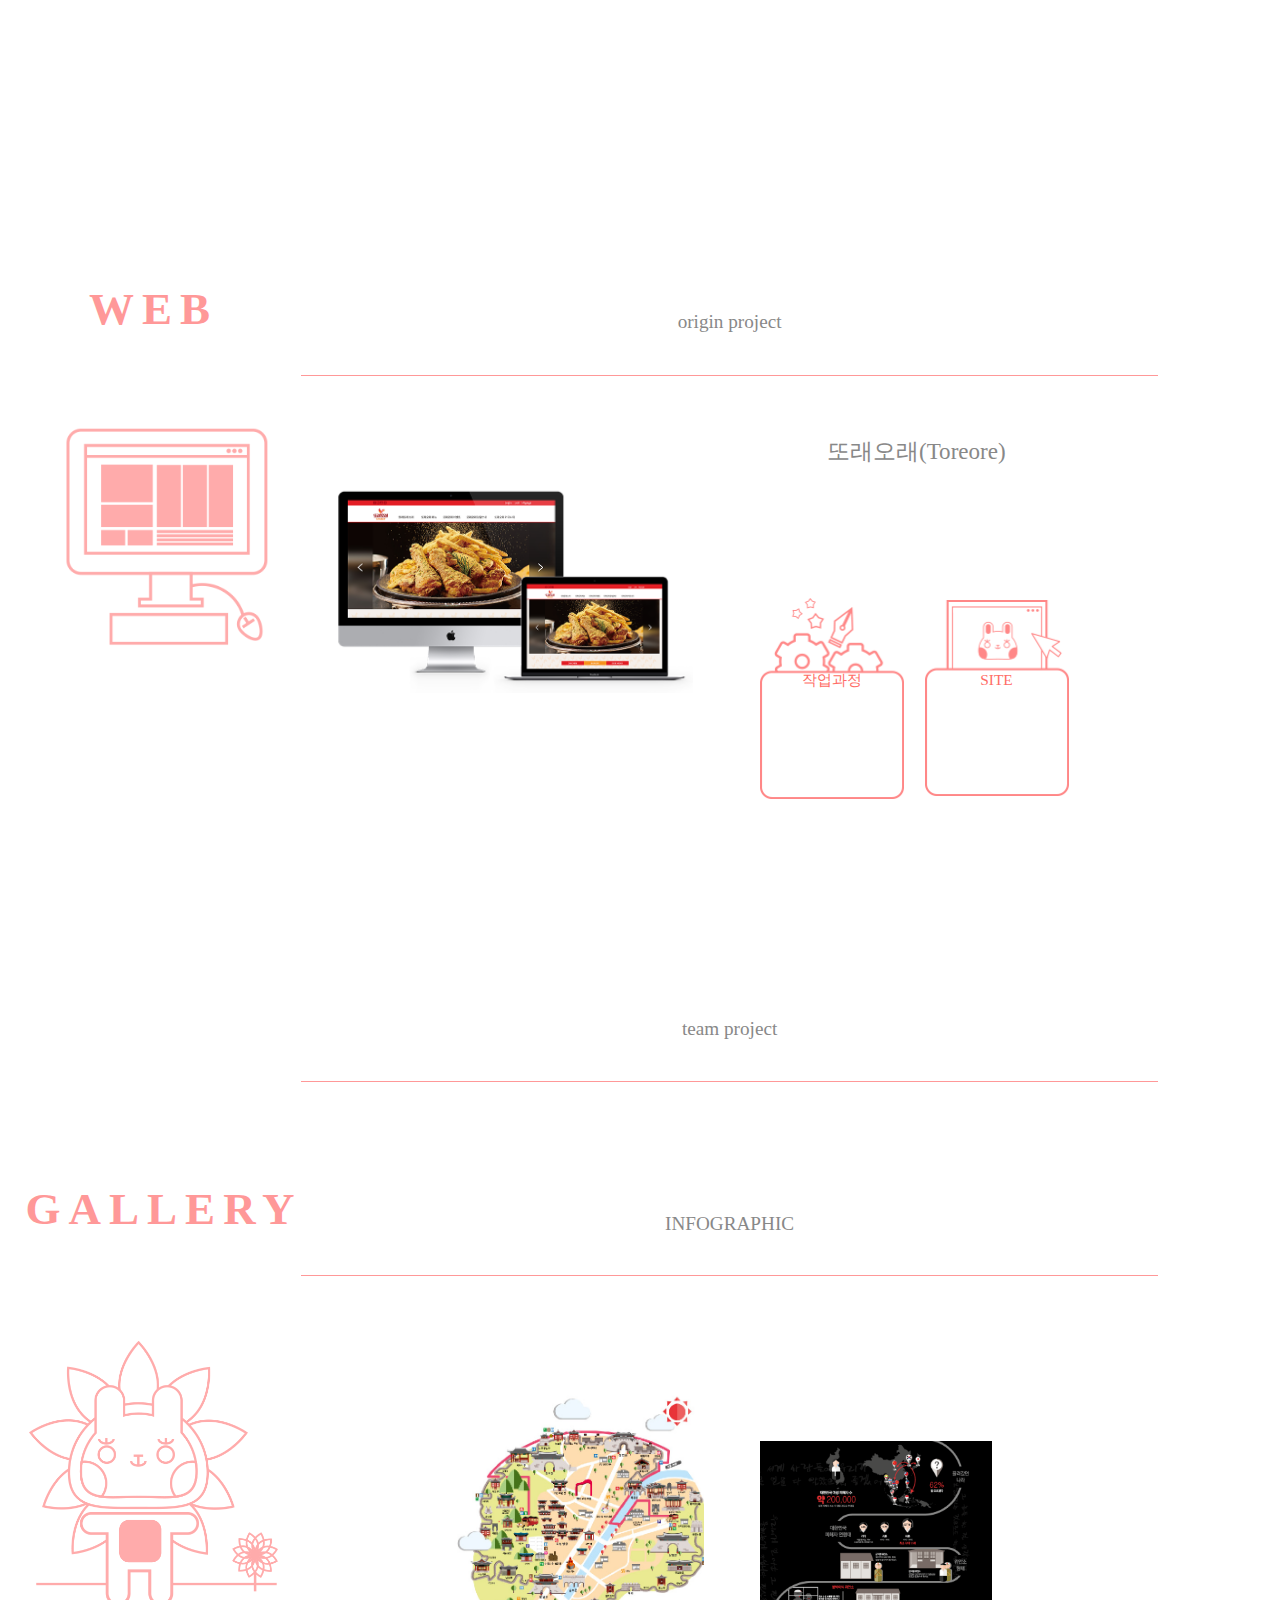
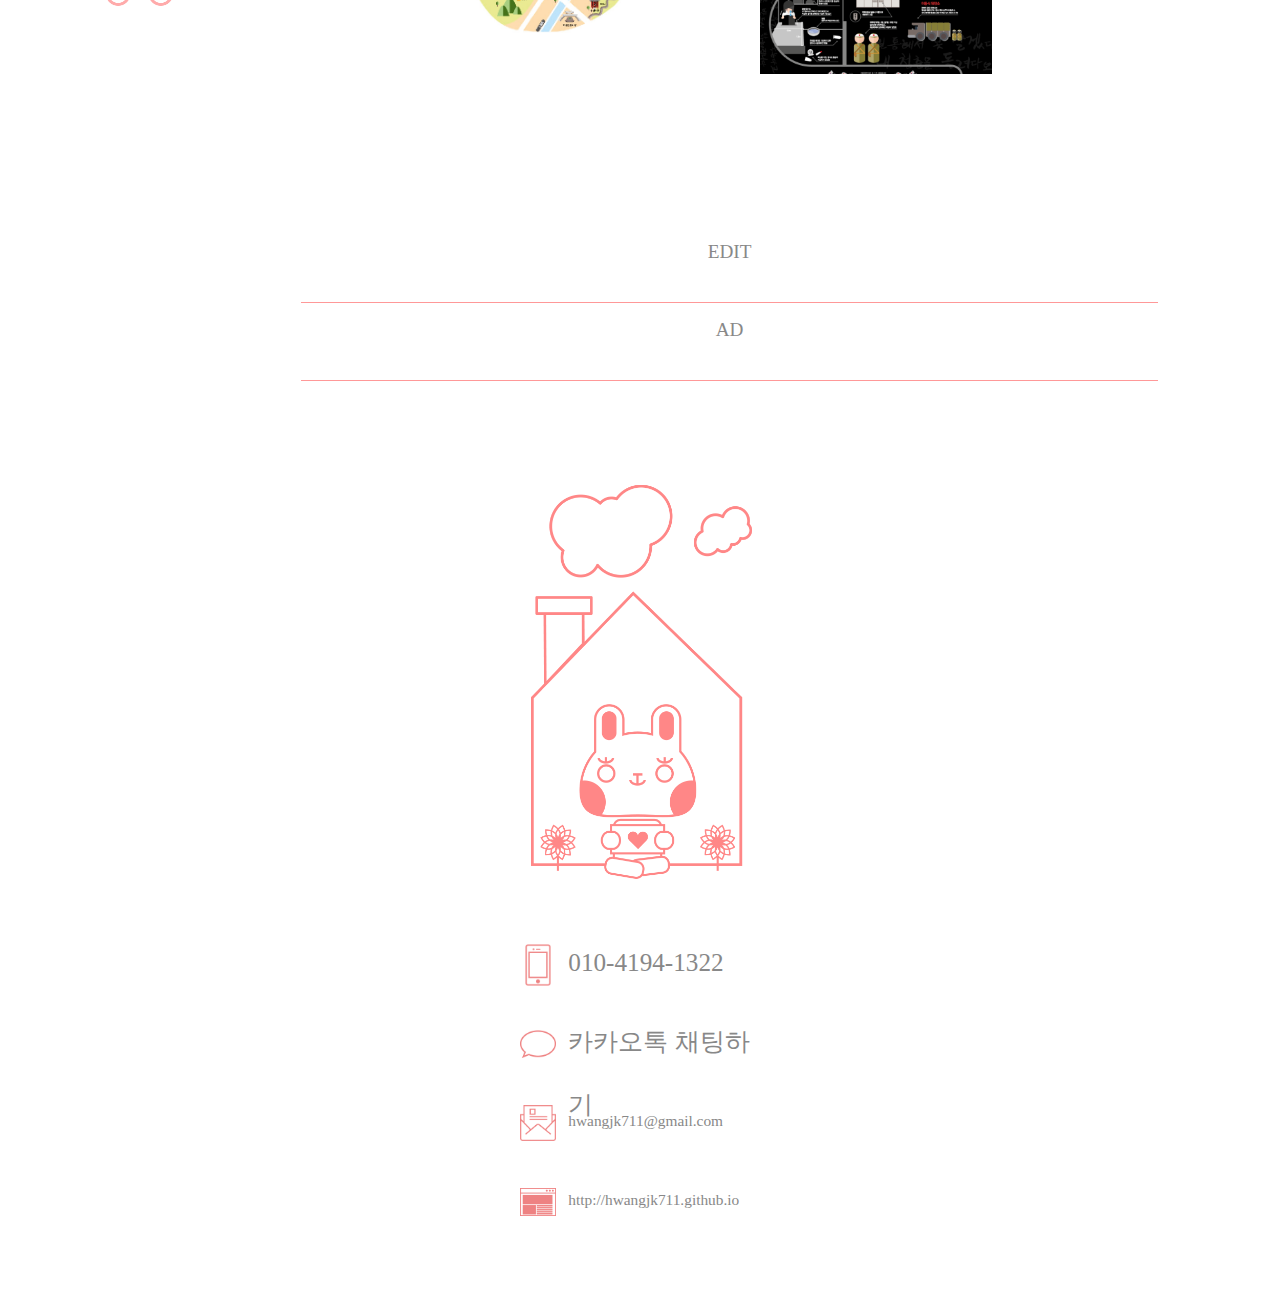
==== commit 7ca46eff: "sujung" ====
--- a/index.html
+++ b/index.html
@@ -517,7 +517,7 @@
                            
                             <ul class="con_btn">
                                 <li class="process">
-                                <button>작업과정</button></li>
+                                <button><a href="./sev_sub.html" target="_blank" >작업과정</a></button></li>
                                 <li class="sitego"><button><a href="./seven/index.html" target="_blank">SITE</a></button></li>
                             </ul>
                         </div>
@@ -570,6 +570,27 @@
         <script>
         $(document).ready(function(){
             index();
+			
+		 $(function(){
+ 
+            var article_H = $('article').height(),
+                timed = 1000;
+
+
+        $("html, body").on('mousewheel DOMMouseScroll', function(e){
+            var E = e.originalEvent;
+            console.log(E);
+            var delta = E.deltaY;
+            if(delta > 0){
+            $('html, body').stop().animate({'scrollTop':'+=' + article_H},timed);
+                console.log('마우스 휠을 내렸습니다');
+                //$('body').css();
+            }else{$('html, body').stop().animate({'scrollTop':'-=' + article_H},timed);
+                console.log('마우스 휠을 올렸습니다');
+                //$('body').css();
+            };
+        });
+    });	
         });
     </script>
 </body>
--- a/css/site.css
+++ b/css/site.css
@@ -1,1084 +1,4728 @@
 /*----------------animation----------------*/
-@keyframes cloud { 0% { transform: translate(0, 0); }
-  100% { transform: translate(-40px, 0); } }
-@keyframes ncloud { 0% { transform: translate(-10px, 0); }
-  100% { transform: translate(50px, 0); } }
-@keyframes bcloud { 0% { transform: translate(0, 0); }
-  100% { transform: translate(-40px, 0); } }
-@keyframes star { 0% { transform: rotate(0deg); }
-  100% { transform: rotate(360deg); } }
+@keyframes cloud {
+  0% {
+    transform: translate(0, 0); }
+  100% {
+    transform: translate(-40px, 0); } }
+@keyframes ncloud {
+  0% {
+    transform: translate(-10px, 0); }
+  100% {
+    transform: translate(50px, 0); } }
+@keyframes bcloud {
+  0% {
+    transform: translate(0, 0); }
+  100% {
+    transform: translate(-40px, 0); } }
+@keyframes star {
+  0% {
+    transform: rotate(0deg); }
+  100% {
+    transform: rotate(360deg); } }
 /*btn*/
 /*_______________pc_______________*/
-@media screen and (min-width: 1200px) { html body { overflow-x: hidden; }
-  #wrap { width: 100%; height: auto; }
-  #wrap #resume { width: 92%; height: 100vh; position: fixed; right: -85%; z-index: 1000; transition: all 1s; background-color: #fff; }
-  #wrap #resume.resm_move { right: 0; }
-  #wrap #resume #resmBar { width: 7vw; height: 100%; float: left; margin-left: 1%; background-image: url(../img/resume_bg.png); background-repeat: repeat-y; }
-  #wrap #resume #resmBar h1 { width: 5vw; height: 4.5vw; margin-left: 15%; margin-top: 20%; }
-  #wrap #resume #resmBar h1 button { width: 100%; height: 100%; background-color: transparent; background-image: url(../img/home.png); background-size: cover; background-repeat: no-repeat; }
-  #wrap #resume #resmBar h1 button:hover { background-image: url(../img/home_hov.png); background-size: cover; background-repeat: no-repeat; }
-  #wrap #resume #resmBar h1 a { width: 100%; height: 100%; display: block; text-decoration: none; }
-  #wrap #resume #resmBar .rem_btn { width: 50%; height: 3vw; margin-top: 17vw; padding-top: 1vw; margin-left: 30px; cursor: pointer; }
-  #wrap #resume #resmBar .rem_btn:hover > .btn_up { transform: rotate(-35deg); }
-  #wrap #resume #resmBar .rem_btn:hover > .btn_down { transform: rotate(35deg); }
-  #wrap #resume #resmBar .rem_btn span { display: block; }
-  #wrap #resume #resmBar .rem_btn .btn_up { width: 80%; height: 0.5vw; border-radius: 10px; background-color: #fff; margin-bottom: 0.9vw; transition: all 0.2s; box-shadow: 3px 3px 3px #ff6c6c; }
-  #wrap #resume #resmBar .rem_btn .btn_down { width: 80%; height: 0.5vw; border-radius: 10px; background-color: #fff; transition: all 0.2s; box-shadow: 3px 3px 3px #ff6c6c; }
-  #wrap #resume .resm { width: 82vw; height: 100%; float: left; background-color: #ffdfdf; }
-  #wrap #resume .resm li { height: 100%; float: left; }
-  #wrap #resume .resm .resm_pro { width: 20%; }
-  #wrap #resume .resm .resm_pro > ul { width: 100%; height: 100%; }
-  #wrap #resume .resm .resm_pro > ul .r_cha { width: 95%; height: 50%; background-image: url(../img/myface.png); background-repeat: no-repeat; background-size: 100%; margin-left: 2.5%; margin-top: 10%; }
-  #wrap #resume .resm .resm_pro > ul .r_profile { width: 95%; height: 40%; margin-left: 2.5%; margin-top: 8%; }
-  #wrap #resume .resm .resm_pro > ul .r_profile > ul { width: 100%; height: 100%; }
-  #wrap #resume .resm .resm_pro > ul .r_profile > ul > li { width: 100%; height: 10%; margin-bottom: 0.833vw; font-size: 1vw; line-height: 2vw; color: #555; font-family: "Noto Sans KR"; font-weight: normal; word-spacing: 0.2rem; }
-  #wrap #resume .resm .resm_pro > ul .r_profile > ul > li > i { width: 12%; height: 100%; float: left; display: block; margin-right: 0.5vw; background-repeat: no-repeat; background-size: 90%; }
-  #wrap #resume .resm .resm_pro > ul .r_profile > ul > li .email { background-image: url(../img/pro_e.png); }
-  #wrap #resume .resm .resm_pro > ul .r_profile > ul > li .kakao { background-image: url(../img/pro_ka.png); background-position: 0 6px; }
-  #wrap #resume .resm .resm_pro > ul .r_profile > ul > li .insa { background-image: url(../img/pro_in.png); }
-  #wrap #resume .resm .resm_pro > ul .r_profile > ul > li .git { background-image: url(../img/pro_git.png); background-position: 0 4px; }
-  #wrap #resume .resm .resm_pro > ul .r_profile > ul > li > p { line-height: 2vw; color: #555; font-family: "Noto Sans KR"; }
-  #wrap #resume .resm .resm_con { width: 50%; background-color: #ffdfdf; }
-  #wrap #resume .resm .resm_con > ul { width: 98.5%; height: 100%; margin-left: 1.5%; }
-  #wrap #resume .resm .resm_con > ul > li { width: 100%; height: 24%; margin-top: 1%; }
-  #wrap #resume .resm .resm_con > ul > li:first-child { margin-top: 4%; }
-  #wrap #resume .resm .resm_con > ul > li > dl { width: 100%; height: 100%; }
-  #wrap #resume .resm .resm_con > ul > li > dl > dt { width: 100%; height: 20%; margin-bottom: 0.6%; }
-  #wrap #resume .resm .resm_con > ul > li > dl > dt > i { width: 6%; height: 100%; display: block; float: left; background-repeat: no-repeat; background-size: 85%; background-position: center; }
-  #wrap #resume .resm .resm_con > ul > li > dl > dt .ied { background-image: url(../img/pro_eu.png); background-size: 100%; }
-  #wrap #resume .resm .resm_con > ul > li > dl > dt .iwe { background-image: url(../img/pro_work.png); }
-  #wrap #resume .resm .resm_con > ul > li > dl > dt .iaw { background-image: url(../img/pro_aw.png); }
-  #wrap #resume .resm .resm_con > ul > li > dl > dt .ili { background-image: url(../img/pro_li.png); }
-  #wrap #resume .resm .resm_con > ul > li > dl > dt > p { width: 50%; height: 100%; display: block; margin-left: 7%; font-size: 2vw; font-weight: 500; line-height: 2.3vw; font-family: "Noto Sans KR"; color: #ff6c6c; }
-  #wrap #resume .resm .resm_con > ul > li > dl > dd { width: 100%; height: 78%; }
-  #wrap #resume .resm .resm_con > ul > li > dl > dd > ul { width: 100%; height: 100%; position: relative; }
-  #wrap #resume .resm .resm_con > ul > li > dl > dd > ul > li { width: 100%; height: 30%; margin-top: 1%; }
-  #wrap #resume .resm .resm_con > ul > li > dl > dd > ul > li:first-child { margin-top: 0; }
-  #wrap #resume .resm .resm_con > ul > li > dl > dd > ul > li p { width: 25%; height: 100%; float: left; margin-left: 5%; text-align: center; color: #555; font-family: "Noto Sans KR"; font-weight: 400; }
-  #wrap #resume .resm .resm_con > ul > li > dl > dd > ul > li .con_tx { font-size: 2vh; font-family: "Noto Sans KR"; font-weight: 400; }
-  #wrap #resume .resm .resm_con > ul > li > dl > dd > ul > li .con_txt { font-size: 1.9vh; line-height: 1vw; font-family: "Noto Sans KR"; font-weight: 400; }
-  #wrap #resume .resm .resm_con > ul > li > dl > dd > ul .re_graph { width: 100%; height: 12%; position: absolute; top: 27%; }
-  #wrap #resume .resm .resm_con > ul > li > dl > dd > ul .re_graph > span { width: 2.6%; height: 100%; border-radius: 5vw; background-color: #ff6c6c; display: block; margin-left: 28%; float: left; }
-  #wrap #resume .resm .resm_con > ul > li > dl > dd > ul .re_graph .fir_span { margin-left: 16%; }
-  #wrap #resume .resm .resm_con > ul > li > dl > dd > ul .re_graph_li { width: 100%; height: 12%; position: absolute; top: 27%; }
-  #wrap #resume .resm .resm_con > ul > li > dl > dd > ul .re_graph_li > span { width: 2.6%; height: 100%; border-radius: 10px; background-color: #ff6c6c; display: block; margin-left: 18%; float: left; }
-  #wrap #resume .resm .resm_con > ul > li > dl > dd > ul .re_graph_li .fir_span { margin-left: 9%; }
-  #wrap #resume .resm .resm_con > ul > li > dl > dd > ul .re_graph_li .snd_span { margin-right: -1%; }
-  #wrap #resume .resm .resm_con > ul > li > dl > dd > ul .re_graph_li .thd_span { margin-right: -1%; }
-  #wrap #resume .resm .resm_con > ul > li > dl > dd > ul .re_graph_li .for_span { margin-right: -1%; }
-  #wrap #resume .resm .resm_con > ul > li > dl > dd > ul .date > p { line-height: 3vw; }
-  #wrap #resume .resm .resm_con > ul > li > dl > dd > ul .re_bar { width: 90%; height: 5%; margin-left: 5%; border-radius: 5vw; background-color: #ff9898; margin-bottom: 2%; }
-  #wrap #resume .resm .resm_con > ul > li > dl > dd > ul .licen_li > p { width: 19%; height: 100%; margin-left: 0; margin-right: 1%; }
-  #wrap #resume .resm .resm_con > ul > li > dl > dd > ul .licen_li .con_li { font-size: 1vw; font-family: "Noto Sans KR"; font-weight: 400; }
-  #wrap #resume .resm .resm_con > ul > li > dl > dd > ul .licen_li .p_fir { margin-left: 0.5%; }
-  #wrap #resume .resm .resm_con > ul > li > dl > dd > ul .licen_li .p_last { margin-right: 0; }
-  #wrap #resume .resm .resm_skill { width: 30%; background-color: #ffdfdf; }
-  #wrap #resume .resm .resm_skill > dl { margin-top: 1.3vw; margin-left: 1.2vw; }
-  #wrap #resume .resm .resm_skill > dl > dt { margin-bottom: 0.7vw; color: #555; font-size: 1.2vw; font-family: "Noto Sans KR"; font-weight: 300; }
-  #wrap #resume .resm .resm_skill > dl > dd { width: 95%; height: 8px; border-radius: 5vw; background-color: #ffabab; }
-  #wrap #resume .resm .resm_skill > dl > dd > div { width: 0; height: 100%; background-color: #ff6c6c; border-radius: 5vw; }
-  #wrap #resume .resm .resm_skill > dl:nth-of-type(1) div.gage { width: 90%; transition: width 1s ease-out 0.5s; }
-  #wrap #resume .resm .resm_skill > dl:nth-of-type(2) div.gage { width: 90%; transition: width 1s ease-out 0.5s; }
-  #wrap #resume .resm .resm_skill > dl:nth-of-type(3) div.gage { width: 90%; transition: width 1s ease-out 0.5s; }
-  #wrap #resume .resm .resm_skill > dl:nth-of-type(4) div.gage { width: 60%; transition: width 1s ease-out 0.5s; }
-  #wrap #resume .resm .resm_skill > dl:nth-of-type(5) div.gage { width: 80%; transition: width 1s ease-out 0.5s; }
-  #wrap #resume .resm .resm_skill > dl:nth-of-type(6) div.gage { width: 80%; transition: width 1s ease-out 0.5s; }
-  #wrap #resume .resm .resm_skill > dl:nth-of-type(7) div.gage { width: 70%; transition: width 1s ease-out 0.5s; }
-  #wrap #resume .resm .resm_skill > dl:nth-of-type(8) div.gage { width: 50%; transition: width 1s ease-out 0.5s; }
-  #wrap #resume .resm .resm_skill > dl:nth-of-type(9) div.gage { width: 70%; transition: width 1s ease-out 0.5s; }
-  #wrap #resume .resm .resm_skill > dl:nth-of-type(10) div.gage { width: 60%; transition: width 1s ease-out 0.5s; }
-  #wrap #resume .resm .resm_skill > dl:nth-of-type(11) div.gage { width: 70%; transition: width 1s ease-out 0.5s; }
-  #wrap #resume .resm .resm_skill .skill_01 { margin-top: 2vw; /*25px;*/ }
-  #wrap #box1 { width: 100%; height: 100vh; position: relative; }
-  #wrap #box1 #box1bg { width: 40vw; height: 20vw; position: absolute; right: 16%; top: 20%; }
-  #wrap #box1 #box1bg ul { width: 100%; height: 100%; position: relative; }
-  #wrap #box1 #box1bg ul .bg_text { width: 25vw; height: 5vw; margin: 5vw auto; background-image: url(../img/title.png); background-repeat: no-repeat; background-size: contain; padding-top: 10vw; }
-  #wrap #box1 #box1bg ul .star { width: 1.8vw; height: 1.8vw; position: absolute; right: 26%; top: 20%; background-image: url(../img/star.png); background-repeat: no-repeat; animation: star 2s infinite; background-size: contain; }
-  #wrap #box1 #box1bg ul .cloud1 { width: 5.8vw; height: 3vw; background-image: url(../img/cloud3.png); background-repeat: no-repeat; position: absolute; top: 10%; right: 10%; animation: cloud 3s infinite alternate; background-size: contain; }
-  #wrap #box1 #box1bg ul .cloud2 { width: 9.5vw; height: 5vw; background-image: url(../img/cloud2.png); background-repeat: no-repeat; position: absolute; top: 37%; left: 5%; animation: ncloud 5s infinite alternate; background-size: contain; }
-  #wrap #box1 #box1bg ul .cloud3 { width: 12vw; height: 6.5vw; background-image: url(../img/cloud.png); background-repeat: no-repeat; position: absolute; top: 60%; right: 5%; animation: bcloud 5s infinite alternate; background-size: contain; }
-  #wrap #box1 #gnb { width: 46%; height: 100%; float: left; }
-  #wrap #box1 .gnb_nav { width: 100%; height: 100%; background-image: url(../img/menu.png); background-repeat: no-repeat; background-position: 50% 30%; background-size: 50%; }
-  #wrap #box1 .gnb_nav li { width: 90%; height: 2.5vw; margin-bottom: 2.5vw; margin-left: 5%; }
-  #wrap #box1 .gnb_nav li:first-child { padding-top: 16vw; }
-  #wrap #box1 .gnb_nav li a { width: 100%; height: 100%; display: block; text-align: center; text-decoration: none; line-height: 3vw; font-size: 1.6vw; letter-spacing: 0.8vw; color: #888; font-family: "Noto Sans KR"; font-weight: 300; }
-  #wrap #box1 .gnb_nav li a:hover { color: #ff9898; font-weight: bold; }
-  #wrap #box2 { width: 100%; height: calc(100vh - 3vw); padding-top: 3vw; }
-  #wrap #box2 .box2_title { width: 20%; height: 10vh; margin-left: 2vw; display: block; margin-top: 2vw; text-align: center; font-size: 5vh; font-weight: bold; letter-spacing: 0.5rem; line-height: 10vh; color: #ff9898; font-family: "Noto Sans KR"; }
-  #wrap #box2 .box2_bg { width: 20%; height: 75%; background-image: url(../img/abtme.png); background-repeat: no-repeat; background-size: 70%; background-position: 3vw 3vw; margin-left: 2vw; float: left; margin-top: 2.3%; }
-  #wrap #box2 #aboutMe { width: 67%; height: 80%; margin-left: 1.5vw; float: left; overflow: hidden; position: relative; }
-  #wrap #box2 #aboutMe .abt_btn { width: 15%; height: 5%; display: none; position: absolute; left: 50%; margin-left: -8%; bottom: 0; }
-  #wrap #box2 #aboutMe .abt_btn li { width: 20%; height: 100%; float: left; margin-left: 18%; }
-  #wrap #box2 #aboutMe .abt_btn li:first-child { display: none; }
-  #wrap #box2 #aboutMe .abt_box { width: 100%; height: 400%; }
-  #wrap #box2 #aboutMe .abt_box li { width: 100%; height: calc(100% / 4); }
-  #wrap #box2 #aboutMe .abt_box .abt_box1 { display: none; }
-  #wrap #box2 #aboutMe .abt_box .abt_box2 { display: none; }
-  #wrap #box2 #aboutMe .abt_box .abt_box3 { height: 30.3%; padding-top: 5%; }
-  #wrap #box2 #aboutMe .abt_box .abt_box3 .abtb_me { width: 100%; height: 90%; }
-  #wrap #box2 #aboutMe .abt_box .abt_box3 .abtb_me > li { width: 23%; height: 45%; float: left; margin-left: 1vh; background-size: contain; background-repeat: no-repeat; background-position: center; background-size: 55%; }
-  #wrap #box2 #aboutMe .abt_box .abt_box3 .abtb_me > li:first-child { margin-left: 4vh; }
-  #wrap #box2 #aboutMe .abt_box .abt_box3 .abtb_me .abtb_me_1 { background-image: url(../img/abticon_1.png); }
-  #wrap #box2 #aboutMe .abt_box .abt_box3 .abtb_me .abtb_me_2 { background-image: url(../img/abticon_2.png); }
-  #wrap #box2 #aboutMe .abt_box .abt_box3 .abtb_me .abtb_me_3 { background-image: url(../img/abticon_3.png); }
-  #wrap #box2 #aboutMe .abt_box .abt_box3 .abtb_me .abtb_me_4 { background-image: url(../img/abticon_4.png); }
-  #wrap #box2 #aboutMe .abt_box .abt_box3 .abtb_name { width: 100%; height: 30%; float: left; }
-  #wrap #box2 #aboutMe .abt_box .abt_box3 .abtb_name > .abtb_title { width: 100%; height: 30%; }
-  #wrap #box2 #aboutMe .abt_box .abt_box3 .abtb_name > .abtb_title > p { width: 23%; height: 100%; margin-left: 1vh; display: block; float: left; text-align: center; font-size: 3vh; line-height: 5vh; font-weight: normal; font-family: "Noto Sans KR"; color: #ff6c6c; }
-  #wrap #box2 #aboutMe .abt_box .abt_box3 .abtb_name > .abtb_title .abtb_t { margin-left: 4vh; }
-  #wrap #box2 #aboutMe .abt_box .abt_box3 .abtb_name > .abtb_con { width: 100%; height: 70%; }
-  #wrap #box2 #aboutMe .abt_box .abt_box3 .abtb_name > .abtb_con > span { width: 23%; height: 100%; display: block; text-align: center; line-height: 6vh; float: left; margin-left: 1vh; font-size: 1vw; }
-  #wrap #box2 #aboutMe .abt_box .abt_box3 .abtb_name > .abtb_con .abtb_c { margin-left: 4vh; line-height: 12vh; }
-  #wrap #box2 #aboutMe .abt_box .abt_box4 { display: none; }
-  #wrap #box3 { width: 100%; height: calc(100vh - 3vw); padding-top: 3vw; }
-  #wrap #box3 .box3_title { width: 20%; height: 10vh; margin-left: 2vw; display: block; margin-top: 2vw; text-align: center; font-size: 5vh; font-weight: bold; letter-spacing: 0.5rem; line-height: 10vh; color: #ff9898; font-family: "Noto Sans KR"; }
-  #wrap #box3 .box3_bg { width: 20%; height: 75%; background-image: url(../img/web.png); background-repeat: no-repeat; background-size: 80%; background-position: 3vw 3vw; margin-left: 2vw; float: left; margin-top: 2.7%; }
-  #wrap #box3 .web { width: 67%; height: 91%; margin-top: -4.5vw; margin-left: 1.5vw; float: left; }
-  #wrap #box3 .web > dt { width: 100%; height: 10%; border-bottom: 1px solid #ff9898; transition: all 0.3s; }
-  #wrap #box3 .web > dt:hover { background-color: #ffdfdf; cursor: pointer; }
-  #wrap #box3 .web > dt > p { width: 100%; height: 100%; font-size: 1.5vw; text-align: center; line-height: 4vw; font-family: "Noto Sans KR"; color: #888; font-weight: 300; }
-  #wrap #box3 .web > dd { width: 100%; height: 0%; overflow: hidden; transition: all 0.2s; }
-  #wrap #box3 .web > dd.height_view { height: 80%; }
-  #wrap #box3 .web .webpo_1 .webpo_pic1 { width: 30vw; height: 100%; background-image: url(../img/tore_web.png); background-position: 0vw 5vw; background-repeat: no-repeat; background-size: contain; float: left; margin-right: 2%; margin-left: 1%; }
-  #wrap #box3 .web .webpo_1 .webpo_con1 { width: 48%; height: 100%; float: left; }
-  #wrap #box3 .web .webpo_1 .webpo_con1 .con1_title { width: 90%; height: 10%; display: block; margin-bottom: 10%; margin-top: 15%; margin-left: 5%; text-align: center; font-family: "Noto Sans KR"; font-size: 1.8vw; color: #888; }
-  #wrap #box3 .web .webpo_1 .webpo_con1 .con_btn { width: 100%; height: 50%; }
-  #wrap #box3 .web .webpo_1 .webpo_con1 .con_btn > li { width: 35%; height: 100%; float: left; margin-right: 5%; cursor: pointer; }
-  #wrap #box3 .web .webpo_1 .webpo_con1 .con_btn > li:hover button { color: #fff; }
-  #wrap #box3 .web .webpo_1 .webpo_con1 .con_btn > li:first-child { margin-left: 12%; }
-  #wrap #box3 .web .webpo_1 .webpo_con1 .con_btn > li:last-child { margin-right: 0; }
-  #wrap #box3 .web .webpo_1 .webpo_con1 .con_btn > li > button { width: 100%; height: 50%; margin-top: 60%; cursor: pointer; font-family: "Noto Sans KR"; font-weight: 500; background-color: transparent; color: #ff6c66; }
-  #wrap #box3 .web .webpo_1 .webpo_con1 .con_btn .process { background-image: url(../img/procesbtn_hov.png); background-repeat: no-repeat; background-position: center; background-size: contain; }
-  #wrap #box3 .web .webpo_1 .webpo_con1 .con_btn .process a { width: 100%; height: 100%; display: block; text-decoration: none; padding-top: 30%; cursor: pointer; font-family: "Noto Sans KR"; font-weight: 500; background-color: transparent; color: #ff6c66; font-size: 1.2vw; }
-  #wrap #box3 .web .webpo_1 .webpo_con1 .con_btn .process a:hover { color: #fff; }
-  #wrap #box3 .web .webpo_1 .webpo_con1 .con_btn .process:hover { background-image: url(../img/procesbtn.png); background-repeat: no-repeat; transition: all 0.2s; background-size: contain; }
-  #wrap #box3 .web .webpo_1 .webpo_con1 .con_btn .sitego { background-image: url(../img/sitebtn.png); background-repeat: no-repeat; background-position: center; background-size: contain; }
-  #wrap #box3 .web .webpo_1 .webpo_con1 .con_btn .sitego a { width: 100%; height: 100%; display: block; text-decoration: none; padding-top: 30%; cursor: pointer; font-family: "Noto Sans KR"; font-weight: 500; background-color: transparent; color: #ff6c66; font-size: 1.2vw; }
-  #wrap #box3 .web .webpo_1 .webpo_con1 .con_btn .sitego a:hover { color: #fff; }
-  #wrap #box3 .web .webpo_1 .webpo_con1 .con_btn .sitego:hover { background-image: url(../img/sitebtn_hov.png); background-repeat: no-repeat; transition: all 0.2s; background-size: contain; }
-  #wrap #box3 .web .webpo_2 .webpo_pic2 { width: 48%; height: 100%; background-image: url(../img/seven-eleven_web.png); background-repeat: no-repeat; background-size: 110%; background-position: -1.5vw 5vw; float: left; margin-right: 2%; margin-left: 1%; }
-  #wrap #box3 .web .webpo_2 .webpo_con2 { width: 48%; height: 100%; float: left; }
-  #wrap #box3 .web .webpo_2 .webpo_con2 .con2_title { width: 90%; height: 10%; display: block; margin-bottom: 10%; margin-top: 15%; margin-left: 5%; text-align: center; font-family: "Noto Sans KR"; font-size: 1.8vw; color: #888; }
-  #wrap #box3 .web .webpo_2 .webpo_con2 .con_btn { width: 100%; height: 50%; }
-  #wrap #box3 .web .webpo_2 .webpo_con2 .con_btn > li { width: 35%; height: 100%; float: left; margin-right: 5%; cursor: pointer; }
-  #wrap #box3 .web .webpo_2 .webpo_con2 .con_btn > li:hover button { color: #fff; }
-  #wrap #box3 .web .webpo_2 .webpo_con2 .con_btn > li:first-child { margin-left: 12%; }
-  #wrap #box3 .web .webpo_2 .webpo_con2 .con_btn > li:last-child { margin-right: 0; }
-  #wrap #box3 .web .webpo_2 .webpo_con2 .con_btn > li > button { width: 100%; height: 50%; margin-top: 60%; cursor: pointer; font-family: "Noto Sans KR"; font-weight: 500; background-color: transparent; color: #ff6c66; }
-  #wrap #box3 .web .webpo_2 .webpo_con2 .con_btn .process { background-image: url(../img/procesbtn_hov.png); background-repeat: no-repeat; background-position: center; background-size: contain; }
-  #wrap #box3 .web .webpo_2 .webpo_con2 .con_btn .process a { width: 100%; height: 70%; display: block; text-decoration: none; padding-top: 30%; cursor: pointer; font-family: "Noto Sans KR"; font-weight: 500; background-color: transparent; color: #ff6c66; font-size: 1.2vw; }
-  #wrap #box3 .web .webpo_2 .webpo_con2 .con_btn .process a:hover { color: #fff; }
-  #wrap #box3 .web .webpo_2 .webpo_con2 .con_btn .process:hover { background-image: url(../img/procesbtn.png); background-repeat: no-repeat; transition: all 0.2s; background-size: contain; }
-  #wrap #box3 .web .webpo_2 .webpo_con2 .con_btn .sitego { background-image: url(../img/sitebtn.png); background-repeat: no-repeat; background-position: center; background-size: contain; }
-  #wrap #box3 .web .webpo_2 .webpo_con2 .con_btn .sitego a { width: 100%; height: 70%; display: block; text-decoration: none; padding-top: 30%; cursor: pointer; font-family: "Noto Sans KR"; font-weight: 500; background-color: transparent; color: #ff6c66; font-size: 1.2vw; }
-  #wrap #box3 .web .webpo_2 .webpo_con2 .con_btn .sitego a:hover { color: #fff; }
-  #wrap #box3 .web .webpo_2 .webpo_con2 .con_btn .sitego:hover { background-image: url(../img/sitebtn_hov.png); background-repeat: no-repeat; transition: all 0.2s; background-size: contain; }
-  #wrap #box4 { width: 100%; height: calc(100vh - 3vw); padding-top: 3vw; }
-  #wrap #box4 .box4_title { width: 20%; height: 10vh; margin-left: 2vw; display: block; margin-top: 2vw; text-align: center; font-size: 5vh; font-weight: bold; letter-spacing: 0.5rem; line-height: 10vh; font-family: "Noto Sans KR"; color: #ff9898; }
-  #wrap #box4 .box4_bg { width: 20%; height: 75%; margin-left: 2vw; float: left; margin-top: 2.7%; background-image: url(../img/visual.png); background-repeat: no-repeat; background-size: 100%; background-position: 0 3vw; }
-  #wrap #box4 .gallery { width: 67%; height: 91%; margin-top: -4.5vw; margin-left: 1.5vw; float: left; }
-  #wrap #box4 .gallery > dt { width: 100%; height: 10%; cursor: pointer; transition: all 0.3s; }
-  #wrap #box4 .gallery > dt p { width: 100%; height: 100%; font-size: 1.2rem; text-align: center; line-height: 55px; font-family: "Noto Sans KR"; color: #888; border-bottom: 1px solid #ff9898; font-weight: 300; }
-  #wrap #box4 .gallery > dt:hover { background-color: #ffdfdf; }
-  #wrap #box4 .gallery > dd { width: 100%; height: 0%; overflow: hidden; transition: all 0.5s; }
-  #wrap #box4 .gallery > dd.ga_height { height: 70%; }
-  #wrap #box4 .gallery .vpo_1 > ul { width: 100%; height: 100%; }
-  #wrap #box4 .gallery .vpo_1 > ul > li { width: 30%; height: 70%; margin-left: 5%; margin-top: 10vh; float: left; }
-  #wrap #box4 .gallery .vpo_1 > ul > li:first-child { margin-left: 17%; }
-  #wrap #box4 .gallery .vpo_1 > ul .info_1 { background-image: url(../img/infomap.jpg); background-size: cover; background-repeat: no-repeat; background-position: 0 -6rem; /*							a{width:100%; height: 100%; display: block; transition:all 0.7s;
-								&:hover {background-color:rgba(3, 3, 3, 0.2);}
-						}*/ }
-  #wrap #box4 .gallery .vpo_1 > ul .info_2 { background-image: url(../img/infographic.png); background-size: 90%; background-repeat: no-repeat; background-position: center; }
-  #wrap #box4 .gallery .vpo_2 > ul { width: 100%; height: 100%; }
-  #wrap #box4 .gallery .vpo_2 > ul > li { width: 25%; height: 70%; margin-left: 2%; margin-top: 10vh; background-color: #ddd; float: left; }
-  #wrap #box4 .gallery .vpo_2 > ul > li:first-child { margin-left: 11%; }
-  #wrap #box4 .gallery .vpo_3 > ul { width: 100%; height: 100%; }
-  #wrap #box4 .gallery .vpo_3 > ul > li { width: 25%; height: 70%; margin-left: 2%; margin-top: 10vh; float: left; background-size: contain; background-repeat: no-repeat; background-position: center; }
-  #wrap #box4 .gallery .vpo_3 > ul > li:first-child { margin-left: 11%; }
-  #wrap #box4 .gallery .vpo_3 > ul .ad-1 { background-image: url(../img/ad_1.png); }
-  #wrap #box4 .gallery .vpo_3 > ul .ad-2 { background-image: url(../img/ad.2.png); }
-  #wrap #box4 .gallery .vpo_3 > ul .ad-3 { background-image: url(../img/ad_3.png); }
-  #wrap #box5 { width: 100%; height: calc(100vh - 3vw); padding-top: 3vw; }
-  #wrap #box5 #pro_box { width: 20%; height: 80%; margin: 0 auto; }
-  #wrap #box5 #pro_box > ul { width: 100%; height: 100%; }
-  #wrap #box5 #pro_box > ul li { width: 100%; height: 10%; margin-bottom: 10px; }
-  #wrap #box5 #pro_box > ul li:first-child { height: 70%; }
-  #wrap #box5 #pro_box > ul li:last-child { margin-bottom: 0; }
-  #wrap #box5 #pro_box > ul li i { width: 20%; height: 100%; display: block; float: left; background-repeat: no-repeat; background-size: 70%; background-position: center; }
-  #wrap #box5 #pro_box > ul li .ic_phone { background-image: url(../img/ic_phone.png); background-size: 50%; }
-  #wrap #box5 #pro_box > ul li .ic_kakao { background-image: url(../img/ic_kakao.png); }
-  #wrap #box5 #pro_box > ul li .ic_email { background-image: url(../img/ic_email.png); }
-  #wrap #box5 #pro_box > ul li .ic_site { background-image: url(../img//ic_webpage.png); }
-  #wrap #box5 #pro_box > ul li p { width: 78%; height: 100%; float: left; color: #888; font-size: 2.8vh; line-height: 7vh; margin-left: 2%; font-family: "Noto Sans KR"; font-weight: 300; }
-  #wrap #box5 #pro_box > ul li p a { width: 100%; height: 100%; display: block; text-decoration: none; color: #888; line-height: 7vh; }
-  #wrap #box5 #pro_box > ul li .email { font-size: 1.2vw; }
-  #wrap #box5 #pro_box > ul li .last_p4 { font-size: 1.2vw; line-height: 8vh; }
-  #wrap #box5 #pro_box > ul .contect_pic { background-image: url(../img/contect_pic.png); background-repeat: no-repeat; background-size: contain; background-position: center; } }
+@media screen and (min-width: 1200px) {
+  html body {
+    overflow-x: hidden; }
+
+  #wrap {
+    width: 100%;
+    height: auto; }
+  #wrap #resume {
+    width: 92%;
+    height: 100vh;
+    position: fixed;
+    right: -85%;
+    z-index: 1000;
+    transition: all 1s;
+    background-color: #fff; }
+  #wrap #resume.resm_move {
+    right: 0; }
+  #wrap #resume #resmBar {
+    width: 7vw;
+    height: 100%;
+    float: left;
+    margin-left: 1%;
+    background-image: url(../img/resume_bg.png);
+    background-repeat: repeat-y;
+    background-size: contain; }
+  #wrap #resume #resmBar h1 {
+    width: 5vw;
+    height: 4.5vw;
+    margin-left: 15%;
+    margin-top: 20%; }
+  #wrap #resume #resmBar h1 button {
+    width: 100%;
+    height: 100%;
+    background-color: transparent;
+    background-image: url(../img/home.png);
+    background-size: cover;
+    background-repeat: no-repeat; }
+  #wrap #resume #resmBar h1 button:hover {
+    background-image: url(../img/home_hov.png);
+    background-size: cover;
+    background-repeat: no-repeat; }
+  #wrap #resume #resmBar h1 a {
+    width: 100%;
+    height: 100%;
+    display: block;
+    text-decoration: none; }
+  #wrap #resume #resmBar .rem_btn {
+    width: 50%;
+    height: 3vw;
+    margin-top: 17vw;
+    padding-top: 1vw;
+    margin-left: 1.8vw;
+    cursor: pointer; }
+  #wrap #resume #resmBar .rem_btn:hover > .btn_up {
+    transform: rotate(-35deg); }
+  #wrap #resume #resmBar .rem_btn:hover > .btn_down {
+    transform: rotate(35deg); }
+  #wrap #resume #resmBar .rem_btn span {
+    display: block; }
+  #wrap #resume #resmBar .rem_btn .btn_up {
+    width: 80%;
+    height: 0.5vw;
+    border-radius: 10px;
+    background-color: #fff;
+    margin-bottom: 0.9vw;
+    transition: all 0.2s;
+    box-shadow: 3px 3px 3px #ff6c6c; }
+  #wrap #resume #resmBar .rem_btn .btn_down {
+    width: 80%;
+    height: 0.5vw;
+    border-radius: 10px;
+    background-color: #fff;
+    transition: all 0.2s;
+    box-shadow: 3px 3px 3px #ff6c6c; }
+  #wrap #resume .resm {
+    width: 82vw;
+    height: 100%;
+    float: left;
+    background-color: #ffdfdf; }
+  #wrap #resume .resm li {
+    height: 100%;
+    float: left; }
+  #wrap #resume .resm .resm_pro {
+    width: 20%; }
+  #wrap #resume .resm .resm_pro > ul {
+    width: 100%;
+    height: 100%; }
+  #wrap #resume .resm .resm_pro > ul .r_cha {
+    width: 95%;
+    height: 50%;
+    background-image: url(../img/myface.png);
+    background-repeat: no-repeat;
+    background-size: 100%;
+    margin-left: 2.5%;
+    margin-top: 10%; }
+  #wrap #resume .resm .resm_pro > ul .r_profile {
+    width: 95%;
+    height: 40%;
+    margin-left: 2.5%;
+    margin-top: 8%; }
+  #wrap #resume .resm .resm_pro > ul .r_profile > ul {
+    width: 100%;
+    height: 100%; }
+  #wrap #resume .resm .resm_pro > ul .r_profile > ul > li {
+    width: 100%;
+    height: 10%;
+    margin-bottom: 0.833vw;
+    font-size: 1vw;
+    line-height: 2vw;
+    color: #555;
+    font-family: "Noto Sans KR";
+    font-weight: normal;
+    word-spacing: 0.2rem; }
+  #wrap #resume .resm .resm_pro > ul .r_profile > ul > li > i {
+    width: 12%;
+    height: 100%;
+    float: left;
+    display: block;
+    margin-right: 0.5vw;
+    background-repeat: no-repeat;
+    background-size: 90%; }
+  #wrap #resume .resm .resm_pro > ul .r_profile > ul > li .email {
+    background-image: url(../img/pro_e.png); }
+  #wrap #resume .resm .resm_pro > ul .r_profile > ul > li .kakao {
+    background-image: url(../img/pro_ka.png);
+    background-position: 0 6px; }
+  #wrap #resume .resm .resm_pro > ul .r_profile > ul > li .insa {
+    background-image: url(../img/pro_in.png); }
+  #wrap #resume .resm .resm_pro > ul .r_profile > ul > li .git {
+    background-image: url(../img/pro_git.png);
+    background-position: 0 4px; }
+  #wrap #resume .resm .resm_pro > ul .r_profile > ul > li > p {
+    line-height: 2vw;
+    color: #555;
+    font-family: "Noto Sans KR"; }
+  #wrap #resume .resm .resm_con {
+    width: 50%;
+    background-color: #ffdfdf; }
+  #wrap #resume .resm .resm_con > ul {
+    width: 98.5%;
+    height: 100%;
+    margin-left: 1.5%; }
+  #wrap #resume .resm .resm_con > ul > li {
+    width: 100%;
+    height: 24%;
+    margin-top: 1%; }
+  #wrap #resume .resm .resm_con > ul > li:first-child {
+    margin-top: 4%; }
+  #wrap #resume .resm .resm_con > ul > li > dl {
+    width: 100%;
+    height: 100%; }
+  #wrap #resume .resm .resm_con > ul > li > dl > dt {
+    width: 100%;
+    height: 20%;
+    margin-bottom: 0.6%; }
+  #wrap #resume .resm .resm_con > ul > li > dl > dt > i {
+    width: 6%;
+    height: 100%;
+    display: block;
+    float: left;
+    background-repeat: no-repeat;
+    background-size: 85%;
+    background-position: center; }
+  #wrap #resume .resm .resm_con > ul > li > dl > dt .ied {
+    background-image: url(../img/pro_eu.png);
+    background-size: 100%; }
+  #wrap #resume .resm .resm_con > ul > li > dl > dt .iwe {
+    background-image: url(../img/pro_work.png); }
+  #wrap #resume .resm .resm_con > ul > li > dl > dt .iaw {
+    background-image: url(../img/pro_aw.png); }
+  #wrap #resume .resm .resm_con > ul > li > dl > dt .ili {
+    background-image: url(../img/pro_li.png); }
+  #wrap #resume .resm .resm_con > ul > li > dl > dt > p {
+    width: 50%;
+    height: 100%;
+    display: block;
+    margin-left: 7%;
+    font-size: 2vw;
+    font-weight: 500;
+    line-height: 2.3vw;
+    font-family: "Noto Sans KR";
+    color: #ff6c6c; }
+  #wrap #resume .resm .resm_con > ul > li > dl > dd {
+    width: 100%;
+    height: 78%; }
+  #wrap #resume .resm .resm_con > ul > li > dl > dd > ul {
+    width: 100%;
+    height: 100%;
+    position: relative; }
+  #wrap #resume .resm .resm_con > ul > li > dl > dd > ul > li {
+    width: 100%;
+    height: 30%;
+    margin-top: 1%; }
+  #wrap #resume .resm .resm_con > ul > li > dl > dd > ul > li:first-child {
+    margin-top: 0; }
+  #wrap #resume .resm .resm_con > ul > li > dl > dd > ul > li p {
+    width: 25%;
+    height: 100%;
+    float: left;
+    margin-left: 5%;
+    text-align: center;
+    color: #555;
+    font-family: "Noto Sans KR";
+    font-weight: 400; }
+  #wrap #resume .resm .resm_con > ul > li > dl > dd > ul > li .con_tx {
+    font-size: 2vh;
+    font-family: "Noto Sans KR";
+    font-weight: 400; }
+  #wrap #resume .resm .resm_con > ul > li > dl > dd > ul > li .con_txt {
+    font-size: 1.9vh;
+    line-height: 1vw;
+    font-family: "Noto Sans KR";
+    font-weight: 400; }
+  #wrap #resume .resm .resm_con > ul > li > dl > dd > ul .re_graph {
+    width: 100%;
+    height: 12%;
+    position: absolute;
+    top: 27%; }
+  #wrap #resume .resm .resm_con > ul > li > dl > dd > ul .re_graph > span {
+    width: 2.6%;
+    height: 100%;
+    border-radius: 5vw;
+    background-color: #ff6c6c;
+    display: block;
+    margin-left: 28%;
+    float: left; }
+  #wrap #resume .resm .resm_con > ul > li > dl > dd > ul .re_graph .fir_span {
+    margin-left: 16%; }
+  #wrap #resume .resm .resm_con > ul > li > dl > dd > ul .re_graph_li {
+    width: 100%;
+    height: 12%;
+    position: absolute;
+    top: 27%; }
+  #wrap #resume .resm .resm_con > ul > li > dl > dd > ul .re_graph_li > span {
+    width: 2.6%;
+    height: 100%;
+    border-radius: 10px;
+    background-color: #ff6c6c;
+    display: block;
+    margin-left: 18%;
+    float: left; }
+  #wrap #resume .resm .resm_con > ul > li > dl > dd > ul .re_graph_li .fir_span {
+    margin-left: 9%; }
+  #wrap #resume .resm .resm_con > ul > li > dl > dd > ul .re_graph_li .snd_span {
+    margin-right: -1%; }
+  #wrap #resume .resm .resm_con > ul > li > dl > dd > ul .re_graph_li .thd_span {
+    margin-right: -1%; }
+  #wrap #resume .resm .resm_con > ul > li > dl > dd > ul .re_graph_li .for_span {
+    margin-right: -1%; }
+  #wrap #resume .resm .resm_con > ul > li > dl > dd > ul .date > p {
+    line-height: 3vw; }
+  #wrap #resume .resm .resm_con > ul > li > dl > dd > ul .re_bar {
+    width: 90%;
+    height: 5%;
+    margin-left: 5%;
+    border-radius: 5vw;
+    background-color: #ff9898;
+    margin-bottom: 2%; }
+  #wrap #resume .resm .resm_con > ul > li > dl > dd > ul .licen_li > p {
+    width: 19%;
+    height: 100%;
+    margin-left: 0;
+    margin-right: 1%; }
+  #wrap #resume .resm .resm_con > ul > li > dl > dd > ul .licen_li .con_li {
+    font-size: 1vw;
+    font-family: "Noto Sans KR";
+    font-weight: 400; }
+  #wrap #resume .resm .resm_con > ul > li > dl > dd > ul .licen_li .p_fir {
+    margin-left: 0.5%; }
+  #wrap #resume .resm .resm_con > ul > li > dl > dd > ul .licen_li .p_last {
+    margin-right: 0; }
+  #wrap #resume .resm .resm_skill {
+    width: 30%;
+    background-color: #ffdfdf; }
+  #wrap #resume .resm .resm_skill > dl {
+    margin-top: 1.3vw;
+    margin-left: 1.2vw; }
+  #wrap #resume .resm .resm_skill > dl > dt {
+    margin-bottom: 0.7vw;
+    color: #555;
+    font-size: 1.2vw;
+    font-family: "Noto Sans KR";
+    font-weight: 300; }
+  #wrap #resume .resm .resm_skill > dl > dd {
+    width: 95%;
+    height: 8px;
+    border-radius: 5vw;
+    background-color: #ffabab; }
+  #wrap #resume .resm .resm_skill > dl > dd > div {
+    width: 0;
+    height: 100%;
+    background-color: #ff6c6c;
+    border-radius: 5vw; }
+  #wrap #resume .resm .resm_skill > dl:nth-of-type(1) div.gage {
+    width: 90%;
+    transition: width 1s ease-out 0.5s; }
+  #wrap #resume .resm .resm_skill > dl:nth-of-type(2) div.gage {
+    width: 90%;
+    transition: width 1s ease-out 0.5s; }
+  #wrap #resume .resm .resm_skill > dl:nth-of-type(3) div.gage {
+    width: 90%;
+    transition: width 1s ease-out 0.5s; }
+  #wrap #resume .resm .resm_skill > dl:nth-of-type(4) div.gage {
+    width: 60%;
+    transition: width 1s ease-out 0.5s; }
+  #wrap #resume .resm .resm_skill > dl:nth-of-type(5) div.gage {
+    width: 80%;
+    transition: width 1s ease-out 0.5s; }
+  #wrap #resume .resm .resm_skill > dl:nth-of-type(6) div.gage {
+    width: 80%;
+    transition: width 1s ease-out 0.5s; }
+  #wrap #resume .resm .resm_skill > dl:nth-of-type(7) div.gage {
+    width: 70%;
+    transition: width 1s ease-out 0.5s; }
+  #wrap #resume .resm .resm_skill > dl:nth-of-type(8) div.gage {
+    width: 50%;
+    transition: width 1s ease-out 0.5s; }
+  #wrap #resume .resm .resm_skill > dl:nth-of-type(9) div.gage {
+    width: 70%;
+    transition: width 1s ease-out 0.5s; }
+  #wrap #resume .resm .resm_skill > dl:nth-of-type(10) div.gage {
+    width: 60%;
+    transition: width 1s ease-out 0.5s; }
+  #wrap #resume .resm .resm_skill > dl:nth-of-type(11) div.gage {
+    width: 70%;
+    transition: width 1s ease-out 0.5s; }
+  #wrap #resume .resm .resm_skill .skill_01 {
+    margin-top: 2vw;
+    /*25px;*/ }
+  #wrap #box1 {
+    width: 100%;
+    height: 100vh;
+    position: relative; }
+  #wrap #box1 #box1bg {
+    width: 40vw;
+    height: 20vw;
+    position: absolute;
+    right: 16%;
+    top: 20%; }
+  #wrap #box1 #box1bg ul {
+    width: 100%;
+    height: 100%;
+    position: relative; }
+  #wrap #box1 #box1bg ul .bg_text {
+    width: 25vw;
+    height: 5vw;
+    margin: 5vw auto;
+    background-image: url(../img/title.png);
+    background-repeat: no-repeat;
+    background-size: contain;
+    padding-top: 10vw; }
+  #wrap #box1 #box1bg ul .star {
+    width: 1.8vw;
+    height: 1.8vw;
+    position: absolute;
+    right: 26%;
+    top: 20%;
+    background-image: url(../img/star.png);
+    background-repeat: no-repeat;
+    animation: star 2s infinite;
+    background-size: contain; }
+  #wrap #box1 #box1bg ul .cloud1 {
+    width: 5.8vw;
+    height: 3vw;
+    background-image: url(../img/cloud3.png);
+    background-repeat: no-repeat;
+    position: absolute;
+    top: 10%;
+    right: 10%;
+    animation: cloud 3s infinite alternate;
+    background-size: contain; }
+  #wrap #box1 #box1bg ul .cloud2 {
+    width: 9.5vw;
+    height: 5vw;
+    background-image: url(../img/cloud2.png);
+    background-repeat: no-repeat;
+    position: absolute;
+    top: 37%;
+    left: 5%;
+    animation: ncloud 5s infinite alternate;
+    background-size: contain; }
+  #wrap #box1 #box1bg ul .cloud3 {
+    width: 12vw;
+    height: 6.5vw;
+    background-image: url(../img/cloud.png);
+    background-repeat: no-repeat;
+    position: absolute;
+    top: 60%;
+    right: 5%;
+    animation: bcloud 5s infinite alternate;
+    background-size: contain; }
+  #wrap #box1 #gnb {
+    width: 46%;
+    height: 100%;
+    float: left; }
+  #wrap #box1 .gnb_nav {
+    width: 100%;
+    height: 100%;
+    background-image: url(../img/menu.png);
+    background-repeat: no-repeat;
+    background-position: 50% 30%;
+    background-size: 50%; }
+  #wrap #box1 .gnb_nav li {
+    width: 90%;
+    height: 2.5vw;
+    margin-bottom: 2.5vw;
+    margin-left: 5%; }
+  #wrap #box1 .gnb_nav li:first-child {
+    padding-top: 16vw; }
+  #wrap #box1 .gnb_nav li a {
+    width: 100%;
+    height: 100%;
+    display: block;
+    text-align: center;
+    text-decoration: none;
+    line-height: 3vw;
+    font-size: 1.6vw;
+    letter-spacing: 0.8vw;
+    color: #888;
+    font-family: "Noto Sans KR";
+    font-weight: 300; }
+  #wrap #box1 .gnb_nav li a:hover {
+    color: #ff9898;
+    font-weight: bold; }
+  #wrap #box2 {
+    width: 100%;
+    height: calc(100vh - 3vw);
+    padding-top: 3vw; }
+  #wrap #box2 .box2_title {
+    width: 20%;
+    height: 10vh;
+    margin-left: 2vw;
+    display: block;
+    margin-top: 2vw;
+    text-align: center;
+    font-size: 5vh;
+    font-weight: bold;
+    letter-spacing: 0.5rem;
+    line-height: 10vh;
+    color: #ff9898;
+    font-family: "Noto Sans KR"; }
+  #wrap #box2 .box2_bg {
+    width: 20%;
+    height: 75%;
+    background-image: url(../img/abtme.png);
+    background-repeat: no-repeat;
+    background-size: 70%;
+    background-position: 3vw 3vw;
+    margin-left: 2vw;
+    float: left;
+    margin-top: 2.3%; }
+  #wrap #box2 #aboutMe {
+    width: 67%;
+    height: 80%;
+    margin-left: 1.5vw;
+    float: left;
+    overflow: hidden;
+    position: relative; }
+  #wrap #box2 #aboutMe .abt_btn {
+    width: 15%;
+    height: 5%;
+    display: none;
+    position: absolute;
+    left: 50%;
+    margin-left: -8%;
+    bottom: 0; }
+  #wrap #box2 #aboutMe .abt_btn li {
+    width: 20%;
+    height: 100%;
+    float: left;
+    margin-left: 18%; }
+  #wrap #box2 #aboutMe .abt_btn li:first-child {
+    display: none; }
+  #wrap #box2 #aboutMe .abt_box {
+    width: 100%;
+    height: 400%; }
+  #wrap #box2 #aboutMe .abt_box li {
+    width: 100%;
+    height: calc(100% / 4); }
+  #wrap #box2 #aboutMe .abt_box .abt_box1 {
+    display: none; }
+  #wrap #box2 #aboutMe .abt_box .abt_box2 {
+    display: none; }
+  #wrap #box2 #aboutMe .abt_box .abt_box3 {
+    height: 30.3%;
+    padding-top: 5%; }
+  #wrap #box2 #aboutMe .abt_box .abt_box3 .abtb_me {
+    width: 100%;
+    height: 90%; }
+  #wrap #box2 #aboutMe .abt_box .abt_box3 .abtb_me > li {
+    width: 23%;
+    height: 45%;
+    float: left;
+    margin-left: 1vh;
+    background-size: contain;
+    background-repeat: no-repeat;
+    background-position: center;
+    background-size: 55%; }
+  #wrap #box2 #aboutMe .abt_box .abt_box3 .abtb_me > li:first-child {
+    margin-left: 4vh; }
+  #wrap #box2 #aboutMe .abt_box .abt_box3 .abtb_me .abtb_me_1 {
+    background-image: url(../img/abticon_1.png); }
+  #wrap #box2 #aboutMe .abt_box .abt_box3 .abtb_me .abtb_me_2 {
+    background-image: url(../img/abticon_2.png); }
+  #wrap #box2 #aboutMe .abt_box .abt_box3 .abtb_me .abtb_me_3 {
+    background-image: url(../img/abticon_3.png); }
+  #wrap #box2 #aboutMe .abt_box .abt_box3 .abtb_me .abtb_me_4 {
+    background-image: url(../img/abticon_4.png); }
+  #wrap #box2 #aboutMe .abt_box .abt_box3 .abtb_name {
+    width: 100%;
+    height: 30%;
+    float: left; }
+  #wrap #box2 #aboutMe .abt_box .abt_box3 .abtb_name > .abtb_title {
+    width: 100%;
+    height: 30%; }
+  #wrap #box2 #aboutMe .abt_box .abt_box3 .abtb_name > .abtb_title > p {
+    width: 23%;
+    height: 100%;
+    margin-left: 1vh;
+    display: block;
+    float: left;
+    text-align: center;
+    font-size: 3vh;
+    line-height: 5vh;
+    font-weight: normal;
+    font-family: "Noto Sans KR";
+    color: #ff6c6c; }
+  #wrap #box2 #aboutMe .abt_box .abt_box3 .abtb_name > .abtb_title .abtb_t {
+    margin-left: 4vh; }
+  #wrap #box2 #aboutMe .abt_box .abt_box3 .abtb_name > .abtb_con {
+    width: 100%;
+    height: 70%; }
+  #wrap #box2 #aboutMe .abt_box .abt_box3 .abtb_name > .abtb_con > span {
+    width: 23%;
+    height: 100%;
+    display: block;
+    text-align: center;
+    line-height: 6vh;
+    float: left;
+    margin-left: 1vh;
+    font-size: 1vw; }
+  #wrap #box2 #aboutMe .abt_box .abt_box3 .abtb_name > .abtb_con .abtb_c {
+    margin-left: 4vh;
+    line-height: 12vh; }
+  #wrap #box2 #aboutMe .abt_box .abt_box4 {
+    display: none; }
+  #wrap #box3 {
+    width: 100%;
+    height: calc(100vh - 3vw);
+    padding-top: 3vw; }
+  #wrap #box3 .box3_title {
+    width: 20%;
+    height: 10vh;
+    margin-left: 2vw;
+    display: block;
+    margin-top: 2vw;
+    text-align: center;
+    font-size: 5vh;
+    font-weight: bold;
+    letter-spacing: 0.5rem;
+    line-height: 10vh;
+    color: #ff9898;
+    font-family: "Noto Sans KR"; }
+  #wrap #box3 .box3_bg {
+    width: 20%;
+    height: 75%;
+    background-image: url(../img/web.png);
+    background-repeat: no-repeat;
+    background-size: 80%;
+    background-position: 3vw 3vw;
+    margin-left: 2vw;
+    float: left;
+    margin-top: 2.7%; }
+  #wrap #box3 .web {
+    width: 67%;
+    height: 91%;
+    margin-top: -4.5vw;
+    margin-left: 1.5vw;
+    float: left; }
+  #wrap #box3 .web > dt {
+    width: 100%;
+    height: 10%;
+    border-bottom: 1px solid #ff9898;
+    transition: all 0.3s; }
+  #wrap #box3 .web > dt:hover {
+    background-color: #ffdfdf;
+    cursor: pointer; }
+  #wrap #box3 .web > dt > p {
+    width: 100%;
+    height: 100%;
+    font-size: 1.5vw;
+    text-align: center;
+    line-height: 4vw;
+    font-family: "Noto Sans KR";
+    color: #888;
+    font-weight: 300; }
+  #wrap #box3 .web > dd {
+    width: 100%;
+    height: 0%;
+    overflow: hidden;
+    transition: all 1s; }
+  #wrap #box3 .web > dd.height_view {
+    height: 80%; }
+  #wrap #box3 .web .webpo_1 .webpo_pic1 {
+    width: 30vw;
+    height: 100%;
+    background-image: url(../img/tore_web.png);
+    background-position: 0vw 5vw;
+    background-repeat: no-repeat;
+    background-size: contain;
+    float: left;
+    margin-right: 2%;
+    margin-left: 1%; }
+  #wrap #box3 .web .webpo_1 .webpo_con1 {
+    width: 48%;
+    height: 100%;
+    float: left; }
+  #wrap #box3 .web .webpo_1 .webpo_con1 .con1_title {
+    width: 90%;
+    height: 10%;
+    display: block;
+    margin-bottom: 10%;
+    margin-top: 15%;
+    margin-left: 5%;
+    text-align: center;
+    font-family: "Noto Sans KR";
+    font-size: 1.8vw;
+    color: #888; }
+  #wrap #box3 .web .webpo_1 .webpo_con1 .con_btn {
+    width: 100%;
+    height: 50%; }
+  #wrap #box3 .web .webpo_1 .webpo_con1 .con_btn > li {
+    width: 35%;
+    height: 100%;
+    float: left;
+    margin-right: 5%;
+    cursor: pointer; }
+  #wrap #box3 .web .webpo_1 .webpo_con1 .con_btn > li:hover button {
+    color: #fff; }
+  #wrap #box3 .web .webpo_1 .webpo_con1 .con_btn > li:first-child {
+    margin-left: 12%; }
+  #wrap #box3 .web .webpo_1 .webpo_con1 .con_btn > li:last-child {
+    margin-right: 0; }
+  #wrap #box3 .web .webpo_1 .webpo_con1 .con_btn > li > button {
+    width: 100%;
+    height: 50%;
+    margin-top: 60%;
+    cursor: pointer;
+    font-family: "Noto Sans KR";
+    font-weight: 500;
+    background-color: transparent;
+    color: #ff6c66; }
+  #wrap #box3 .web .webpo_1 .webpo_con1 .con_btn .process {
+    background-image: url(../img/procesbtn_hov.png);
+    background-repeat: no-repeat;
+    background-position: center;
+    background-size: contain; }
+  #wrap #box3 .web .webpo_1 .webpo_con1 .con_btn .process a {
+    width: 100%;
+    height: 100%;
+    display: block;
+    text-decoration: none;
+    padding-top: 30%;
+    cursor: pointer;
+    font-family: "Noto Sans KR";
+    font-weight: 500;
+    background-color: transparent;
+    color: #ff6c66;
+    font-size: 1.2vw; }
+  #wrap #box3 .web .webpo_1 .webpo_con1 .con_btn .process a:hover {
+    color: #fff; }
+  #wrap #box3 .web .webpo_1 .webpo_con1 .con_btn .process:hover {
+    background-image: url(../img/procesbtn.png);
+    background-repeat: no-repeat;
+    transition: all 0.2s;
+    background-size: contain; }
+  #wrap #box3 .web .webpo_1 .webpo_con1 .con_btn .sitego {
+    background-image: url(../img/sitebtn.png);
+    background-repeat: no-repeat;
+    background-position: center;
+    background-size: contain; }
+  #wrap #box3 .web .webpo_1 .webpo_con1 .con_btn .sitego a {
+    width: 100%;
+    height: 100%;
+    display: block;
+    text-decoration: none;
+    padding-top: 30%;
+    cursor: pointer;
+    font-family: "Noto Sans KR";
+    font-weight: 500;
+    background-color: transparent;
+    color: #ff6c66;
+    font-size: 1.2vw; }
+  #wrap #box3 .web .webpo_1 .webpo_con1 .con_btn .sitego a:hover {
+    color: #fff; }
+  #wrap #box3 .web .webpo_1 .webpo_con1 .con_btn .sitego:hover {
+    background-image: url(../img/sitebtn_hov.png);
+    background-repeat: no-repeat;
+    transition: all 0.2s;
+    background-size: contain; }
+  #wrap #box3 .web .webpo_2 .webpo_pic2 {
+    width: 48%;
+    height: 100%;
+    background-image: url(../img/seven-eleven_web.png);
+    background-repeat: no-repeat;
+    background-size: 110%;
+    background-position: -1.5vw 5vw;
+    float: left;
+    margin-right: 2%;
+    margin-left: 1%; }
+  #wrap #box3 .web .webpo_2 .webpo_con2 {
+    width: 48%;
+    height: 100%;
+    float: left; }
+  #wrap #box3 .web .webpo_2 .webpo_con2 .con2_title {
+    width: 90%;
+    height: 10%;
+    display: block;
+    margin-bottom: 10%;
+    margin-top: 15%;
+    margin-left: 5%;
+    text-align: center;
+    font-family: "Noto Sans KR";
+    font-size: 1.8vw;
+    color: #888; }
+  #wrap #box3 .web .webpo_2 .webpo_con2 .con_btn {
+    width: 100%;
+    height: 50%; }
+  #wrap #box3 .web .webpo_2 .webpo_con2 .con_btn > li {
+    width: 35%;
+    height: 100%;
+    float: left;
+    margin-right: 5%;
+    cursor: pointer; }
+  #wrap #box3 .web .webpo_2 .webpo_con2 .con_btn > li:hover button {
+    color: #fff; }
+  #wrap #box3 .web .webpo_2 .webpo_con2 .con_btn > li:first-child {
+    margin-left: 12%; }
+  #wrap #box3 .web .webpo_2 .webpo_con2 .con_btn > li:last-child {
+    margin-right: 0; }
+  #wrap #box3 .web .webpo_2 .webpo_con2 .con_btn > li > button {
+    width: 100%;
+    height: 50%;
+    margin-top: 60%;
+    cursor: pointer;
+    font-family: "Noto Sans KR";
+    font-weight: 500;
+    background-color: transparent;
+    color: #ff6c66; }
+  #wrap #box3 .web .webpo_2 .webpo_con2 .con_btn .process {
+    background-image: url(../img/procesbtn_hov.png);
+    background-repeat: no-repeat;
+    background-position: center;
+    background-size: contain; }
+  #wrap #box3 .web .webpo_2 .webpo_con2 .con_btn .process a {
+    width: 100%;
+    height: 70%;
+    display: block;
+    text-decoration: none;
+    padding-top: 30%;
+    cursor: pointer;
+    font-family: "Noto Sans KR";
+    font-weight: 500;
+    background-color: transparent;
+    color: #ff6c66;
+    font-size: 1.2vw; }
+  #wrap #box3 .web .webpo_2 .webpo_con2 .con_btn .process a:hover {
+    color: #fff; }
+  #wrap #box3 .web .webpo_2 .webpo_con2 .con_btn .process:hover {
+    background-image: url(../img/procesbtn.png);
+    background-repeat: no-repeat;
+    transition: all 0.2s;
+    background-size: contain; }
+  #wrap #box3 .web .webpo_2 .webpo_con2 .con_btn .sitego {
+    background-image: url(../img/sitebtn.png);
+    background-repeat: no-repeat;
+    background-position: center;
+    background-size: contain; }
+  #wrap #box3 .web .webpo_2 .webpo_con2 .con_btn .sitego a {
+    width: 100%;
+    height: 70%;
+    display: block;
+    text-decoration: none;
+    padding-top: 30%;
+    cursor: pointer;
+    font-family: "Noto Sans KR";
+    font-weight: 500;
+    background-color: transparent;
+    color: #ff6c66;
+    font-size: 1.2vw; }
+  #wrap #box3 .web .webpo_2 .webpo_con2 .con_btn .sitego a:hover {
+    color: #fff; }
+  #wrap #box3 .web .webpo_2 .webpo_con2 .con_btn .sitego:hover {
+    background-image: url(../img/sitebtn_hov.png);
+    background-repeat: no-repeat;
+    transition: all 0.2s;
+    background-size: contain; }
+  #wrap #box4 {
+    width: 100%;
+    height: calc(100vh - 3vw);
+    padding-top: 3vw; }
+  #wrap #box4 .box4_title {
+    width: 20%;
+    height: 10vh;
+    margin-left: 2vw;
+    display: block;
+    margin-top: 2vw;
+    text-align: center;
+    font-size: 5vh;
+    font-weight: bold;
+    letter-spacing: 0.5rem;
+    line-height: 10vh;
+    font-family: "Noto Sans KR";
+    color: #ff9898; }
+  #wrap #box4 .box4_bg {
+    width: 20%;
+    height: 75%;
+    margin-left: 2vw;
+    float: left;
+    margin-top: 2.7%;
+    background-image: url(../img/visual.png);
+    background-repeat: no-repeat;
+    background-size: 100%;
+    background-position: 0 3vw; }
+  #wrap #box4 .gallery {
+    width: 67%;
+    height: 91%;
+    margin-top: -4.5vw;
+    margin-left: 1.5vw;
+    float: left; }
+  #wrap #box4 .gallery > dt {
+    width: 100%;
+    height: 10%;
+    cursor: pointer;
+    transition: all 0.3s; }
+  #wrap #box4 .gallery > dt p {
+    width: 100%;
+    height: 100%;
+    font-size: 1.2rem;
+    text-align: center;
+    line-height: 55px;
+    font-family: "Noto Sans KR";
+    color: #888;
+    border-bottom: 1px solid #ff9898;
+    font-weight: 300; }
+  #wrap #box4 .gallery > dt:hover {
+    background-color: #ffdfdf; }
+  #wrap #box4 .gallery > dd {
+    width: 100%;
+    height: 0%;
+    overflow: hidden;
+    transition: all 0.5s; }
+  #wrap #box4 .gallery > dd.ga_height {
+    height: 70%; }
+  #wrap #box4 .gallery .vpo_1 > ul {
+    width: 100%;
+    height: 100%; }
+  #wrap #box4 .gallery .vpo_1 > ul > li {
+    width: 30%;
+    height: 70%;
+    margin-left: 5%;
+    margin-top: 10vh;
+    float: left; }
+  #wrap #box4 .gallery .vpo_1 > ul > li:first-child {
+    margin-left: 17%; }
+  #wrap #box4 .gallery .vpo_1 > ul .info_1 {
+    background-image: url(../img/infomap.jpg);
+    background-size: cover;
+    background-repeat: no-repeat;
+    background-position: 0 -6rem;
+    /*							a{width:100%; height: 100%; display: block; transition:all 0.7s;
+    								&:hover {background-color:rgba(3, 3, 3, 0.2);}
+    						}*/ }
+  #wrap #box4 .gallery .vpo_1 > ul .info_2 {
+    background-image: url(../img/infographic.png);
+    background-size: 90%;
+    background-repeat: no-repeat;
+    background-position: center; }
+  #wrap #box4 .gallery .vpo_2 > ul {
+    width: 100%;
+    height: 100%; }
+  #wrap #box4 .gallery .vpo_2 > ul > li {
+    width: 25%;
+    height: 70%;
+    margin-left: 2%;
+    margin-top: 10vh;
+    background-color: #ddd;
+    float: left; }
+  #wrap #box4 .gallery .vpo_2 > ul > li:first-child {
+    margin-left: 11%; }
+  #wrap #box4 .gallery .vpo_3 > ul {
+    width: 100%;
+    height: 100%; }
+  #wrap #box4 .gallery .vpo_3 > ul > li {
+    width: 25%;
+    height: 70%;
+    margin-left: 2%;
+    margin-top: 10vh;
+    float: left;
+    background-size: contain;
+    background-repeat: no-repeat;
+    background-position: center; }
+  #wrap #box4 .gallery .vpo_3 > ul > li:first-child {
+    margin-left: 11%; }
+  #wrap #box4 .gallery .vpo_3 > ul .ad-1 {
+    background-image: url(../img/ad_1.png); }
+  #wrap #box4 .gallery .vpo_3 > ul .ad-2 {
+    background-image: url(../img/ad.2.png); }
+  #wrap #box4 .gallery .vpo_3 > ul .ad-3 {
+    background-image: url(../img/ad_3.png); }
+  #wrap #box5 {
+    width: 100%;
+    height: calc(100vh - 3vw);
+    padding-top: 3vw; }
+  #wrap #box5 #pro_box {
+    width: 20%;
+    height: 80%;
+    margin: 0 auto; }
+  #wrap #box5 #pro_box > ul {
+    width: 100%;
+    height: 100%; }
+  #wrap #box5 #pro_box > ul li {
+    width: 100%;
+    height: 10%;
+    margin-bottom: 10px; }
+  #wrap #box5 #pro_box > ul li:first-child {
+    height: 70%; }
+  #wrap #box5 #pro_box > ul li:last-child {
+    margin-bottom: 0; }
+  #wrap #box5 #pro_box > ul li i {
+    width: 20%;
+    height: 100%;
+    display: block;
+    float: left;
+    background-repeat: no-repeat;
+    background-size: 70%;
+    background-position: center; }
+  #wrap #box5 #pro_box > ul li .ic_phone {
+    background-image: url(../img/ic_phone.png);
+    background-size: 50%; }
+  #wrap #box5 #pro_box > ul li .ic_kakao {
+    background-image: url(../img/ic_kakao.png); }
+  #wrap #box5 #pro_box > ul li .ic_email {
+    background-image: url(../img/ic_email.png); }
+  #wrap #box5 #pro_box > ul li .ic_site {
+    background-image: url(../img//ic_webpage.png); }
+  #wrap #box5 #pro_box > ul li p {
+    width: 78%;
+    height: 100%;
+    float: left;
+    color: #888;
+    font-size: 2.8vh;
+    line-height: 7vh;
+    margin-left: 2%;
+    font-family: "Noto Sans KR";
+    font-weight: 300; }
+  #wrap #box5 #pro_box > ul li p a {
+    width: 100%;
+    height: 100%;
+    display: block;
+    text-decoration: none;
+    color: #888;
+    line-height: 7vh; }
+  #wrap #box5 #pro_box > ul li .email {
+    font-size: 1.2vw; }
+  #wrap #box5 #pro_box > ul li .last_p4 {
+    font-size: 1.2vw;
+    line-height: 8vh; }
+  #wrap #box5 #pro_box > ul .contect_pic {
+    background-image: url(../img/contect_pic.png);
+    background-repeat: no-repeat;
+    background-size: contain;
+    background-position: center; } }
 /*btn*/
 /*_______________tab_h_______________*/
-@media screen and (min-width: 769px) and (max-width: 1199px) { html body { overflow-x: hidden; }
-  #wrap { width: 100%; height: auto; }
-  #wrap #resume { width: 92%; height: 100vh; position: fixed; right: -85%; z-index: 1000; transition: all 1s; }
-  #wrap #resume.resm_move { right: 0; }
-  #wrap #resume #resmBar { width: 9%; height: 100%; background-image: url(../img/resume_bg.png); float: left; }
-  #wrap #resume #resmBar h1 { width: 50%; height: 4.5vw; margin-left: 20%; margin-top: 20%; }
-  #wrap #resume #resmBar h1 button { width: 100%; height: 100%; background-color: transparent; background-image: url(../img/home.png); background-size: cover; background-repeat: no-repeat; }
-  #wrap #resume #resmBar h1 button:hover { background-image: url(../img/home_hov.png); background-size: cover; background-repeat: no-repeat; }
-  #wrap #resume #resmBar h1 a { width: 100%; height: 100%; display: block; text-decoration: none; }
-  #wrap #resume #resmBar .rem_btn { width: 50%; height: 40px; margin-top: 240px; padding-top: 10px; margin-left: 30px; cursor: pointer; }
-  #wrap #resume #resmBar .rem_btn:hover > .btn_up { transform: rotate(-35deg); }
-  #wrap #resume #resmBar .rem_btn:hover > .btn_down { transform: rotate(35deg); }
-  #wrap #resume #resmBar .rem_btn span { display: block; }
-  #wrap #resume #resmBar .rem_btn .btn_up { width: 80%; height: 6px; border-radius: 10px; background-color: #fff; margin-bottom: 13px; transition: all 0.2s; box-shadow: 3px 3px 3px #ff6c6c; }
-  #wrap #resume #resmBar .rem_btn .btn_down { width: 80%; height: 6px; border-radius: 10px; background-color: #fff; transition: all 0.2s; box-shadow: 3px 3px 3px #ff6c6c; }
-  #wrap #resume .resm { width: 91%; height: 100%; float: left; background-color: #ffdfdf; }
-  #wrap #resume .resm li { height: 100%; float: left; }
-  #wrap #resume .resm .resm_pro { width: 30%; }
-  #wrap #resume .resm .resm_pro > ul { width: 100%; height: 100%; }
-  #wrap #resume .resm .resm_pro > ul .r_cha { width: 95%; height: 50%; background-image: url(../img/myface.png); background-repeat: no-repeat; background-size: 100%; margin-left: 2.5%; margin-top: 10%; }
-  #wrap #resume .resm .resm_pro > ul .r_profile { width: 95%; height: 40%; margin-left: 2.5%; margin-top: 8%; }
-  #wrap #resume .resm .resm_pro > ul .r_profile > ul { width: 100%; height: 100%; }
-  #wrap #resume .resm .resm_pro > ul .r_profile > ul > li { width: 100%; height: 10%; margin-bottom: 0.833vw; font-size: 1.5vw; line-height: 2vw; color: #555; font-family: "Noto Sans KR"; font-weight: normal; word-spacing: 0.2rem; }
-  #wrap #resume .resm .resm_pro > ul .r_profile > ul > li > i { width: 12%; height: 100%; float: left; display: block; margin-right: 6px; background-repeat: no-repeat; background-size: 80%; }
-  #wrap #resume .resm .resm_pro > ul .r_profile > ul > li .email { background-image: url(../img/pro_e.png); }
-  #wrap #resume .resm .resm_pro > ul .r_profile > ul > li .kakao { background-image: url(../img/pro_ka.png); background-position: 0 6px; }
-  #wrap #resume .resm .resm_pro > ul .r_profile > ul > li .insa { background-image: url(../img/pro_in.png); }
-  #wrap #resume .resm .resm_pro > ul .r_profile > ul > li .git { background-image: url(../img/pro_git.png); background-position: 0 4px; }
-  #wrap #resume .resm .resm_pro > ul .r_profile > ul > li > p { line-height: 2vw; color: #555; font-family: "Noto Sans KR"; }
-  #wrap #resume .resm .resm_con { width: 70%; background-color: #ff9898; }
-  #wrap #resume .resm .resm_con > ul { width: 98.5%; height: 100%; margin-left: 1.5%; }
-  #wrap #resume .resm .resm_con > ul > li { width: 100%; height: 24%; margin-top: 1%; }
-  #wrap #resume .resm .resm_con > ul > li:first-child { margin-top: 4%; }
-  #wrap #resume .resm .resm_con > ul > li > dl { width: 100%; height: 100%; }
-  #wrap #resume .resm .resm_con > ul > li > dl > dt { width: 100%; height: 20%; margin-bottom: 0.6%; }
-  #wrap #resume .resm .resm_con > ul > li > dl > dt > i { width: 6%; height: 100%; display: block; float: left; background-repeat: no-repeat; background-size: 85%; background-position: center; }
-  #wrap #resume .resm .resm_con > ul > li > dl > dt .ied { background-image: url(../img/pro_eu.png); background-size: 100%; }
-  #wrap #resume .resm .resm_con > ul > li > dl > dt .iwe { background-image: url(../img/pro_work.png); }
-  #wrap #resume .resm .resm_con > ul > li > dl > dt .iaw { background-image: url(../img/pro_aw.png); }
-  #wrap #resume .resm .resm_con > ul > li > dl > dt .ili { background-image: url(../img/pro_li.png); }
-  #wrap #resume .resm .resm_con > ul > li > dl > dt > p { width: 50%; height: 100%; display: block; margin-left: 7%; font-size: 3.5vh; font-weight: 500; line-height: 2.3vw; font-family: "Noto Sans KR"; color: #ff6c6c; }
-  #wrap #resume .resm .resm_con > ul > li > dl > dd { width: 100%; height: 78%; }
-  #wrap #resume .resm .resm_con > ul > li > dl > dd > ul { width: 100%; height: 100%; position: relative; }
-  #wrap #resume .resm .resm_con > ul > li > dl > dd > ul > li { width: 100%; height: 30%; margin-top: 1%; }
-  #wrap #resume .resm .resm_con > ul > li > dl > dd > ul > li:first-child { margin-top: 0; }
-  #wrap #resume .resm .resm_con > ul > li > dl > dd > ul > li p { width: 25%; height: 100%; float: left; margin-left: 5%; text-align: center; color: #555; font-family: "Noto Sans KR"; font-weight: 400; }
-  #wrap #resume .resm .resm_con > ul > li > dl > dd > ul > li .con_tx { font-size: 2.2vh; font-family: "Noto Sans KR"; font-weight: 400; }
-  #wrap #resume .resm .resm_con > ul > li > dl > dd > ul > li .con_txt { font-size: 1.8vh; line-height: 2.2vh; font-family: "Noto Sans KR"; font-weight: 400; }
-  #wrap #resume .resm .resm_con > ul > li > dl > dd > ul .re_graph { width: 100%; height: 10%; position: absolute; top: 27%; }
-  #wrap #resume .resm .resm_con > ul > li > dl > dd > ul .re_graph > span { width: 2.6%; height: 100%; border-radius: 20px; background-color: #ff6c6c; display: block; margin-left: 28%; float: left; }
-  #wrap #resume .resm .resm_con > ul > li > dl > dd > ul .re_graph .fir_span { margin-left: 16%; }
-  #wrap #resume .resm .resm_con > ul > li > dl > dd > ul .re_graph_li { width: 100%; height: 12%; position: absolute; top: 27%; }
-  #wrap #resume .resm .resm_con > ul > li > dl > dd > ul .re_graph_li > span { width: 2.6%; height: 100%; border-radius: 10px; background-color: #ff6c6c; display: block; margin-left: 18%; float: left; }
-  #wrap #resume .resm .resm_con > ul > li > dl > dd > ul .re_graph_li .fir_span { margin-left: 9%; }
-  #wrap #resume .resm .resm_con > ul > li > dl > dd > ul .re_graph_li .snd_span { margin-right: -1%; }
-  #wrap #resume .resm .resm_con > ul > li > dl > dd > ul .re_graph_li .thd_span { margin-right: -1%; }
-  #wrap #resume .resm .resm_con > ul > li > dl > dd > ul .re_graph_li .for_span { margin-right: -1%; }
-  #wrap #resume .resm .resm_con > ul > li > dl > dd > ul .date > p { line-height: 2vw; }
-  #wrap #resume .resm .resm_con > ul > li > dl > dd > ul .re_bar { width: 90%; height: 5%; margin-left: 5%; border-radius: 6px; background-color: #ff9898; margin-bottom: 2%; }
-  #wrap #resume .resm .resm_con > ul > li > dl > dd > ul .licen_li > p { width: 19%; height: 100%; margin-left: 0; margin-right: 1%; }
-  #wrap #resume .resm .resm_con > ul > li > dl > dd > ul .licen_li .con_li { font-size: 1.8vh; font-family: "Noto Sans KR"; font-weight: 400; }
-  #wrap #resume .resm .resm_con > ul > li > dl > dd > ul .licen_li .p_fir { margin-left: 0.5%; }
-  #wrap #resume .resm .resm_con > ul > li > dl > dd > ul .licen_li .p_last { margin-right: 0; }
-  #wrap #resume .resm .resm_skill { width: 30%; background-color: #ff9898; display: none; }
-  #wrap #resume .resm .resm_skill > dl { margin-top: 1.3vw; margin-left: 1.2vw; }
-  #wrap #resume .resm .resm_skill > dl > dt { margin-bottom: 0.7vw; color: #555; font-size: 2.7vh; font-family: "Noto Sans KR"; font-weight: 300; }
-  #wrap #resume .resm .resm_skill > dl > dd { width: 95%; height: 8px; border-radius: 6px; background-color: #ffabab; }
-  #wrap #resume .resm .resm_skill > dl > dd > div { height: 0%; height: 100%; background-color: #ff6c6c; border-radius: 6px; }
-  #wrap #resume .resm .resm_skill > dl:nth-of-type(1) div.gage { width: 90%; transition: width 1s ease-out 0.5s; }
-  #wrap #resume .resm .resm_skill > dl:nth-of-type(2) div.gage { width: 90%; transition: width 1s ease-out 0.5s; }
-  #wrap #resume .resm .resm_skill > dl:nth-of-type(3) div.gage { width: 90%; transition: width 1s ease-out 0.5s; }
-  #wrap #resume .resm .resm_skill > dl:nth-of-type(4) div.gage { width: 60%; transition: width 1s ease-out 0.5s; }
-  #wrap #resume .resm .resm_skill > dl:nth-of-type(5) div.gage { width: 80%; transition: width 1s ease-out 0.5s; }
-  #wrap #resume .resm .resm_skill > dl:nth-of-type(6) div.gage { width: 80%; transition: width 1s ease-out 0.5s; }
-  #wrap #resume .resm .resm_skill > dl:nth-of-type(7) div.gage { width: 70%; transition: width 1s ease-out 0.5s; }
-  #wrap #resume .resm .resm_skill > dl:nth-of-type(8) div.gage { width: 50%; transition: width 1s ease-out 0.5s; }
-  #wrap #resume .resm .resm_skill > dl:nth-of-type(9) div.gage { width: 70%; transition: width 1s ease-out 0.5s; }
-  #wrap #resume .resm .resm_skill > dl:nth-of-type(10) div.gage { width: 60%; transition: width 1s ease-out 0.5s; }
-  #wrap #resume .resm .resm_skill > dl:nth-of-type(11) div.gage { width: 70%; transition: width 1s ease-out 0.5s; }
-  #wrap #resume .resm .resm_skill .skill_01 { margin-top: 2vw; /*25px;*/ }
-  #wrap #box1 { width: 100%; height: 100vh; position: relative; }
-  #wrap #box1 #box1bg { width: 45%; height: 30vw; position: absolute; right: 12%; top: 20%; }
-  #wrap #box1 #box1bg ul { width: 100%; height: 100%; }
-  #wrap #box1 #box1bg ul .bg_text { width: 67%; height: 12vw; margin: 70px auto; background-image: url(../img/title.png); background-repeat: no-repeat; position: relative; background-size: contain; }
-  #wrap #box1 #box1bg ul .star { width: 5%; height: 2vw; position: absolute; right: 27%; top: 123px; background-image: url(../img/star.png); background-repeat: no-repeat; background-size: contain; }
-  #wrap #box1 #box1bg ul .cloud1 { width: 75px; height: 42px; background-image: url(../img/cloud3.png); background-repeat: no-repeat; position: absolute; top: 10%; right: 10%; }
-  #wrap #box1 #box1bg ul .cloud2 { width: 126px; height: 68px; background-image: url(../img/cloud2.png); background-repeat: no-repeat; position: absolute; top: 37%; left: 5%; }
-  #wrap #box1 #box1bg ul .cloud3 { width: 152px; height: 83px; background-image: url(../img/cloud.png); background-repeat: no-repeat; position: absolute; top: 60%; right: 5%; }
-  #wrap #box1 #gnb { width: 46%; height: 100%; /*120px*/ float: left; }
-  #wrap #box1 .gnb_nav { width: 50%; height: 35vw; background-image: url(../img/menu.png); background-repeat: no-repeat; background-position: center; background-size: contain; margin-left: 20%; margin-top: 8vw; }
-  #wrap #box1 .gnb_nav li { width: 100%; height: 3vw; margin-bottom: 2.9vw; }
-  #wrap #box1 .gnb_nav li:first-child { padding-top: 12vw; }
-  #wrap #box1 .gnb_nav li a { width: 100%; height: 100%; display: block; text-align: center; text-decoration: none; line-height: 2.125rem; font-size: 2vw; letter-spacing: 0.375rem; color: #888; font-family: "Noto Sans KR"; font-weight: 300; }
-  #wrap #box1 .gnb_nav li a:hover { color: #ff9898; font-weight: bold; }
-  #wrap #box1 #gnb_pic { width: 46%; height: 100%; float: left; }
-  #wrap #box1 #gnb_pic ul { width: 100%; height: 100%; }
-  #wrap #box1 #gnb_pic ul li { width: 100%; height: 100%; }
-  #wrap #box1 #gnb_pic ul .box2_pic { background-color: #ffa; display: none; }
-  #wrap #box1 #gnb_pic ul .box3_pic { background-color: #aff; display: none; }
-  #wrap #box1 #gnb_pic ul .box4_pic { background-color: #ccc; display: none; }
-  #wrap #box1 #gnb_pic ul .box5_pic { background-color: #f21; display: none; }
-  #wrap #box2 { width: 100%; height: calc(100vh - 3vw); padding-top: 3vw; }
-  #wrap #box2 .box2_title { width: 20%; height: 10vh; margin-left: 2vw; display: block; margin-top: 2vw; text-align: center; font-size: 4vh; font-weight: bold; letter-spacing: 0.5rem; line-height: 5vh; color: #ff9898; font-family: "Noto Sans KR"; }
-  #wrap #box2 .box2_bg { width: 20%; height: 75%; background-image: url(../img/abtme.png); background-repeat: no-repeat; background-size: 70%; background-position: 0 50px; margin-left: 2vw; float: left; margin-top: 2.3%; }
-  #wrap #box2 #aboutMe { width: 67%; height: 80%; margin-left: 1.5vw; float: left; overflow: hidden; position: relative; }
-  #wrap #box2 #aboutMe .abt_btn { width: 50%; height: 5%; position: absolute; left: 50%; margin-left: -24%; bottom: 5%; }
-  #wrap #box2 #aboutMe .abt_btn > li { width: 4vh; height: 100%; margin-left: 3%; float: left; background-color: #ff9898; }
-  #wrap #box2 #aboutMe .abt_btn .abtn_1 { display: none; }
-  #wrap #box2 #aboutMe .abt_btn .abtn_2 { display: none; }
-  #wrap #box2 #aboutMe .abt_btn .abtn_3 { margin-left: 30%; }
-  #wrap #box2 #aboutMe .abt_box { width: 100%; height: 200%; /* display: none;*/ margin-top: -76vh; }
-  #wrap #box2 #aboutMe .abt_box li { width: 100%; height: calc(100% / 2); }
-  #wrap #box2 #aboutMe .abt_box .abt_box1 { display: none; }
-  #wrap #box2 #aboutMe .abt_box .abt_box2 { display: none; }
-  #wrap #box2 #aboutMe .abt_box .abt_box3 .abtb_me { width: 100%; }
-  #wrap #box2 #aboutMe .abt_box .abt_box3 .abtb_me > li { width: 15vw; height: 30vh; float: left; margin-left: 1vh; margin-top: 10vh; background-size: contain; background-repeat: no-repeat; background-position: center; background-size: 55%; }
-  #wrap #box2 #aboutMe .abt_box .abt_box3 .abtb_me > li:first-child { margin-left: 3.35%; }
-  #wrap #box2 #aboutMe .abt_box .abt_box3 .abtb_me .abtb_me_1 { background-image: url(../img/abticon_1.png); }
-  #wrap #box2 #aboutMe .abt_box .abt_box3 .abtb_me .abtb_me_2 { background-image: url(../img/abticon_2.png); }
-  #wrap #box2 #aboutMe .abt_box .abt_box3 .abtb_me .abtb_me_3 { background-image: url(../img/abticon_3.png); }
-  #wrap #box2 #aboutMe .abt_box .abt_box3 .abtb_me .abtb_me_4 { background-image: url(../img/abticon_4.png); }
-  #wrap #box2 #aboutMe .abt_box .abt_box3 .abtb_name { width: 100%; height: 30%; float: left; }
-  #wrap #box2 #aboutMe .abt_box .abt_box3 .abtb_name > .abtb_title { width: 100%; height: 30%; }
-  #wrap #box2 #aboutMe .abt_box .abt_box3 .abtb_name > .abtb_title > p { width: 15vw; height: 100%; margin-left: 1vh; font-family: "Noto Sans KR"; font-weight: normal; color: #ff6c6c; display: block; float: left; text-align: center; font-size: 1.8vw; line-height: 7vh; }
-  #wrap #box2 #aboutMe .abt_box .abt_box3 .abtb_name > .abtb_title .abtb_t { margin-left: 3%; }
-  #wrap #box2 #aboutMe .abt_box .abt_box3 .abtb_name > .abtb_con { width: 100%; height: 70%; margin-top: 1vh; }
-  #wrap #box2 #aboutMe .abt_box .abt_box3 .abtb_name > .abtb_con > span { width: 15vw; height: 100%; display: block; text-align: center; line-height: 3vw; float: left; margin-left: 1vh; font-size: 2vh; }
-  #wrap #box2 #aboutMe .abt_box .abt_box3 .abtb_name > .abtb_con .abtb_c { margin-left: 3%; line-height: 3vw; }
-  #wrap #box2 #aboutMe .abt_box .abt_box4 .abt_skill { width: 45%; height: 100%; background-color: #fff; float: left; margin-left: 2%; }
-  #wrap #box2 #aboutMe .abt_box .abt_box4 .abt_skill > dl { margin-top: 3vw; margin-left: 1.2vw; }
-  #wrap #box2 #aboutMe .abt_box .abt_box4 .abt_skill > dl > dt { margin-bottom: 0.7vw; color: #888; font-size: 2.7vh; font-family: "Noto Sans KR"; font-weight: 300; }
-  #wrap #box2 #aboutMe .abt_box .abt_box4 .abt_skill > dl > dd { width: 95%; height: 8px; border-radius: 6px; background-color: #ffabab; }
-  #wrap #box2 #aboutMe .abt_box .abt_box4 .abt_skill > dl > dd > div { height: 100%; background-color: #ff6c6c; border-radius: 6px; }
-  #wrap #box2 #aboutMe .abt_box .abt_box4 .abt_skill > dl:nth-of-type(1) div.gage { width: 90%; transition: width 1s ease-out 0.5s; }
-  #wrap #box2 #aboutMe .abt_box .abt_box4 .abt_skill > dl:nth-of-type(2) div.gage { width: 90%; transition: width 1s ease-out 0.5s; }
-  #wrap #box2 #aboutMe .abt_box .abt_box4 .abt_skill > dl:nth-of-type(3) div.gage { width: 90%; transition: width 1s ease-out 0.5s; }
-  #wrap #box2 #aboutMe .abt_box .abt_box4 .abt_skill > dl:nth-of-type(4) div.gage { width: 60%; transition: width 1s ease-out 0.5s; }
-  #wrap #box2 #aboutMe .abt_box .abt_box4 .abt_skill > dl:nth-of-type(5) div.gage { width: 80%; transition: width 1s ease-out 0.5s; }
-  #wrap #box2 #aboutMe .abt_box .abt_box4 .abt_skill > dl:nth-of-type(6) div.gage { width: 80%; transition: width 1s ease-out 0.5s; }
-  #wrap #box2 #aboutMe .abt_box .abt_box4 .abt_skill > dl:nth-of-type(7) div.gage { width: 70%; transition: width 1s ease-out 0.5s; }
-  #wrap #box2 #aboutMe .abt_box .abt_box4 .abt_skill > dl:nth-of-type(8) div.gage { width: 50%; transition: width 1s ease-out 0.5s; }
-  #wrap #box2 #aboutMe .abt_box .abt_box4 .abt_skill > dl:nth-of-type(9) div.gage { width: 70%; transition: width 1s ease-out 0.5s; }
-  #wrap #box2 #aboutMe .abt_box .abt_box4 .abt_skill > dl:nth-of-type(10) div.gage { width: 60%; transition: width 1s ease-out 0.5s; }
-  #wrap #box2 #aboutMe .abt_box .abt_box4 .abt_skill > dl:nth-of-type(11) div.gage { width: 70%; transition: width 1s ease-out 0.5s; }
-  #wrap #box2 #aboutMe .abt_box .abt_box4 .skill_1 { margin-left: 4%; }
-  #wrap #box3 { width: 100%; height: calc(100vh - 3vw); padding-top: 3vw; }
-  #wrap #box3 .box3_title { width: 20%; height: 10vh; margin-left: 2vw; display: block; margin-top: 2vw; text-align: center; font-size: 5vh; font-weight: bold; letter-spacing: 0.5rem; line-height: 10vh; color: #ff9898; font-family: "Noto Sans KR"; }
-  #wrap #box3 .box3_bg { width: 20%; height: 75%; margin-left: 2vw; float: left; margin-top: 2.7%; background-image: url(../img/web.png); background-repeat: no-repeat; background-size: 80%; background-position: 0px 100px; }
-  #wrap #box3 .web { width: 67%; height: 91%; margin-top: -4.5vw; margin-left: 1.5vw; float: left; }
-  #wrap #box3 .web > dt { width: 100%; height: 10%; border-bottom: 1px solid #ff9898; transition: all 0.3s; }
-  #wrap #box3 .web > dt:hover { background-color: #ffdfdf; cursor: pointer; }
-  #wrap #box3 .web > dt p { width: 100%; height: 100%; font-size: 1rem; text-align: center; line-height: 4vw; font-family: "Noto Sans KR"; color: #888; font-weight: 300; }
-  #wrap #box3 .web > dd { width: 100%; height: 0%; overflow: hidden; transition: all 0.5s; }
-  #wrap #box3 .web > dd.height_view { height: 80%; }
-  #wrap #box3 .web .webpo_1 .webpo_pic1 { width: 48%; height: 100%; background-color: #eee; float: left; margin-right: 2%; margin-left: 1%; }
-  #wrap #box3 .web .webpo_1 .webpo_con1 { width: 48%; height: 100%; float: left; }
-  #wrap #box3 .web .webpo_1 .webpo_con1 .con1_title { width: 90%; height: 9%; display: block; color: #888; margin-top: 5%; margin-left: -100%; text-align: center; font-family: "Noto Sans KR"; font-size: 1.3rem; }
-  #wrap #box3 .web .webpo_1 .webpo_con1 .con_btn { width: 100%; height: 70%; margin-top: -30px; }
-  #wrap #box3 .web .webpo_1 .webpo_con1 .con_btn > li { width: 80%; height: 62%; margin-top: 0%; margin-left: 10%; margin-left: 12%; }
-  #wrap #box3 .web .webpo_1 .webpo_con1 .con_btn > li:first-child { margin-bottom: 10px; }
-  #wrap #box3 .web .webpo_1 .webpo_con1 .con_btn > li:hover button { color: #fff; }
-  #wrap #box3 .web .webpo_1 .webpo_con1 .con_btn > li:last-child { margin-right: 0; }
-  #wrap #box3 .web .webpo_1 .webpo_con1 .con_btn > li > button { width: 100%; height: 100%; cursor: pointer; font-family: "Noto Sans KR"; font-weight: 500; background-color: transparent; color: #ff6c66; }
-  #wrap #box3 .web .webpo_1 .webpo_con1 .con_btn .process { background-image: url(../img/processbtn_v.png); background-repeat: no-repeat; background-position: center; background-size: contain; }
-  #wrap #box3 .web .webpo_1 .webpo_con1 .con_btn .process:hover { background-image: url(../img/processbtn_vhov.png); background-repeat: no-repeat; background-position: center; transition: all 0.5s; background-size: contain; }
-  #wrap #box3 .web .webpo_1 .webpo_con1 .con_btn .sitego { background-image: url(../img/sitegobtn_v.png); background-repeat: no-repeat; background-position: center; background-size: contain; }
-  #wrap #box3 .web .webpo_1 .webpo_con1 .con_btn .sitego:hover { background-image: url(../img/sitegobtn_vhov.png); background-repeat: no-repeat; background-position: 3px 11px; transition: all 0.5s; background-position: center; }
-  #wrap #box3 .web .webpo_2 .webpo_pic2 { width: 48%; height: 100%; background-color: #eee; float: left; margin-right: 2%; margin-left: 1%; }
-  #wrap #box3 .web .webpo_2 .webpo_con2 { width: 48%; height: 100%; float: left; }
-  #wrap #box3 .web .webpo_2 .webpo_con2 .con1_title { width: 90%; height: 9%; display: block; color: #888; margin-top: 5%; margin-left: -100%; text-align: center; font-family: "Noto Sans KR"; font-size: 1.3rem; }
-  #wrap #box3 .web .webpo_2 .webpo_con2 .con_btn { width: 100%; height: 70%; }
-  #wrap #box3 .web .webpo_2 .webpo_con2 .con_btn > li { width: 80%; height: 62%; margin-top: 0%; margin-left: 10%; margin-left: 12%; }
-  #wrap #box3 .web .webpo_2 .webpo_con2 .con_btn > li:first-child { margin-bottom: 10px; }
-  #wrap #box3 .web .webpo_2 .webpo_con2 .con_btn > li:hover button { color: #fff; }
-  #wrap #box3 .web .webpo_2 .webpo_con2 .con_btn > li:last-child { margin-right: 0; }
-  #wrap #box3 .web .webpo_2 .webpo_con2 .con_btn > li > button { width: 100%; height: 100%; cursor: pointer; font-family: "Noto Sans KR"; font-weight: 500; background-color: transparent; color: #ff6c66; }
-  #wrap #box3 .web .webpo_2 .webpo_con2 .con_btn .process { background-image: url(../img/processbtn_v.png); background-repeat: no-repeat; background-position: center; background-size: contain; }
-  #wrap #box3 .web .webpo_2 .webpo_con2 .con_btn .process:hover { background-image: url(../img/processbtn_vhov.png); background-repeat: no-repeat; background-position: center; transition: all 0.5s; background-size: contain; }
-  #wrap #box3 .web .webpo_2 .webpo_con2 .con_btn .sitego { background-image: url(../img/sitegobtn_v.png); background-repeat: no-repeat; background-position: center; background-size: contain; }
-  #wrap #box3 .web .webpo_2 .webpo_con2 .con_btn .sitego:hover { background-image: url(../img/sitegobtn_vhov.png); background-repeat: no-repeat; background-position: 3px 11px; transition: all 0.5s; background-position: center; }
-  #wrap #box4 { width: 100%; height: calc(100vh - 3vw); padding-top: 3vw; }
-  #wrap #box4 .box4_title { width: 20%; height: 10vh; margin-left: 2vw; display: block; margin-top: 2vw; text-align: center; font-size: 3.8vh; font-weight: bold; letter-spacing: 0.5rem; line-height: 10vh; color: #ff9898; }
-  #wrap #box4 .box4_bg { width: 20%; height: 75%; background-color: #eee; margin-left: 2vw; float: left; margin-top: 2.7%; background-image: url(../img/visual.png); background-repeat: no-repeat; background-size: 100%; background-position: 0 50px; }
-  #wrap #box4 .gallery { width: 67%; height: 91%; margin-top: -4.5vw; margin-left: 1.5vw; float: left; }
-  #wrap #box4 .gallery > dt { width: 100%; height: 10%; cursor: pointer; transition: all 0.3s; }
-  #wrap #box4 .gallery > dt p { width: 100%; height: 100%; font-size: 1.5vw; text-align: center; line-height: 50px; font-family: "Noto Sans KR"; color: #888; border-bottom: 1px solid #ff9898; font-weight: 300; }
-  #wrap #box4 .gallery > dt:hover { background-color: #ffdfdf; }
-  #wrap #box4 .gallery > dd { width: 100%; height: 0%; overflow: hidden; }
-  #wrap #box4 .gallery > dd.ga_height { height: 70%; }
-  #wrap #box4 .gallery .vpo_1 > ul { width: 100%; height: 100%; }
-  #wrap #box4 .gallery .vpo_1 > ul > li { width: 30%; height: 70%; margin-left: 5%; margin-top: 10vh; background-color: #eee; float: left; }
-  #wrap #box4 .gallery .vpo_1 > ul > li:first-child { margin-left: 12vw; }
-  #wrap #box4 .gallery .vpo_2 > ul { width: 100%; height: 100%; }
-  #wrap #box4 .gallery .vpo_2 > ul > li { width: 25%; height: 70%; margin-left: 2%; margin-top: 10vh; background-color: #eee; float: left; }
-  #wrap #box4 .gallery .vpo_2 > ul > li:first-child { margin-left: 11%; }
-  #wrap #box4 .gallery .vpo_3 > ul { width: 100%; height: 100%; }
-  #wrap #box4 .gallery .vpo_3 > ul > li { width: 25%; height: 70%; margin-left: 2%; margin-top: 10vh; background-color: #eee; float: left; }
-  #wrap #box4 .gallery .vpo_3 > ul > li:first-child { margin-left: 11%; }
-  #wrap #box5 { width: 100%; height: calc(100vh - 3vw); padding-top: 3vw; }
-  #wrap #box5 #pro_box { width: 50vh; height: 80%; margin: 0 auto; }
-  #wrap #box5 #pro_box > ul { width: 100%; height: 100%; }
-  #wrap #box5 #pro_box > ul li { width: 100%; height: 10%; margin-bottom: 10px; }
-  #wrap #box5 #pro_box > ul li:first-child { height: 52%; }
-  #wrap #box5 #pro_box > ul li:last-child { margin-bottom: 0; }
-  #wrap #box5 #pro_box > ul li i { width: 20%; height: 100%; display: block; float: left; background-repeat: no-repeat; background-size: 70%; background-position: center; }
-  #wrap #box5 #pro_box > ul li .ic_phone { background-image: url(../img/ic_phone.png); background-size: 50%; }
-  #wrap #box5 #pro_box > ul li .ic_kakao { background-image: url(../img/ic_kakao.png); }
-  #wrap #box5 #pro_box > ul li .ic_email { background-image: url(../img/ic_email.png); }
-  #wrap #box5 #pro_box > ul li .ic_site { background-image: url(../img//ic_webpage.png); }
-  #wrap #box5 #pro_box > ul li p { width: 78%; height: 100%; float: left; color: #888; font-size: 2.8vh; line-height: 7vh; margin-left: 2%; font-family: "Noto Sans KR"; font-weight: 300; }
-  #wrap #box5 #pro_box > ul li p a { width: 100%; height: 100%; display: block; text-decoration: none; color: #888; line-height: 7vh; }
-  #wrap #box5 #pro_box > ul li .email { font-size: 3vh; }
-  #wrap #box5 #pro_box > ul li .last_p4 { font-size: 3vh; line-height: 8vh; }
-  #wrap #box5 #pro_box > ul .contect_pic { background-image: url(../img/contect_pic.png); background-repeat: no-repeat; background-size: contain; background-position: center; } }
+@media screen and (min-width: 769px) and (max-width: 1199px) {
+  html body {
+    overflow-x: hidden; }
+
+  #wrap {
+    width: 100%;
+    height: auto; }
+  #wrap #resume {
+    width: 92%;
+    height: 100vh;
+    position: fixed;
+    right: -85%;
+    z-index: 1000;
+    transition: all 1s; }
+  #wrap #resume.resm_move {
+    right: 0; }
+  #wrap #resume #resmBar {
+    width: 9%;
+    height: 100%;
+    background-image: url(../img/resume_bg.png);
+    float: left; }
+  #wrap #resume #resmBar h1 {
+    width: 50%;
+    height: 4.5vw;
+    margin-left: 20%;
+    margin-top: 20%; }
+  #wrap #resume #resmBar h1 button {
+    width: 100%;
+    height: 100%;
+    background-color: transparent;
+    background-image: url(../img/home.png);
+    background-size: cover;
+    background-repeat: no-repeat; }
+  #wrap #resume #resmBar h1 button:hover {
+    background-image: url(../img/home_hov.png);
+    background-size: cover;
+    background-repeat: no-repeat; }
+  #wrap #resume #resmBar h1 a {
+    width: 100%;
+    height: 100%;
+    display: block;
+    text-decoration: none; }
+  #wrap #resume #resmBar .rem_btn {
+    width: 50%;
+    height: 40px;
+    margin-top: 240px;
+    padding-top: 10px;
+    margin-left: 30px;
+    cursor: pointer; }
+  #wrap #resume #resmBar .rem_btn:hover > .btn_up {
+    transform: rotate(-35deg); }
+  #wrap #resume #resmBar .rem_btn:hover > .btn_down {
+    transform: rotate(35deg); }
+  #wrap #resume #resmBar .rem_btn span {
+    display: block; }
+  #wrap #resume #resmBar .rem_btn .btn_up {
+    width: 80%;
+    height: 6px;
+    border-radius: 10px;
+    background-color: #fff;
+    margin-bottom: 13px;
+    transition: all 0.2s;
+    box-shadow: 3px 3px 3px #ff6c6c; }
+  #wrap #resume #resmBar .rem_btn .btn_down {
+    width: 80%;
+    height: 6px;
+    border-radius: 10px;
+    background-color: #fff;
+    transition: all 0.2s;
+    box-shadow: 3px 3px 3px #ff6c6c; }
+  #wrap #resume .resm {
+    width: 91%;
+    height: 100%;
+    float: left;
+    background-color: #ffdfdf; }
+  #wrap #resume .resm li {
+    height: 100%;
+    float: left; }
+  #wrap #resume .resm .resm_pro {
+    width: 30%; }
+  #wrap #resume .resm .resm_pro > ul {
+    width: 100%;
+    height: 100%; }
+  #wrap #resume .resm .resm_pro > ul .r_cha {
+    width: 95%;
+    height: 50%;
+    background-image: url(../img/myface.png);
+    background-repeat: no-repeat;
+    background-size: 100%;
+    margin-left: 2.5%;
+    margin-top: 10%; }
+  #wrap #resume .resm .resm_pro > ul .r_profile {
+    width: 95%;
+    height: 40%;
+    margin-left: 2.5%;
+    margin-top: 8%; }
+  #wrap #resume .resm .resm_pro > ul .r_profile > ul {
+    width: 100%;
+    height: 100%; }
+  #wrap #resume .resm .resm_pro > ul .r_profile > ul > li {
+    width: 100%;
+    height: 10%;
+    margin-bottom: 0.833vw;
+    font-size: 1.5vw;
+    line-height: 2vw;
+    color: #555;
+    font-family: "Noto Sans KR";
+    font-weight: normal;
+    word-spacing: 0.2rem; }
+  #wrap #resume .resm .resm_pro > ul .r_profile > ul > li > i {
+    width: 12%;
+    height: 100%;
+    float: left;
+    display: block;
+    margin-right: 6px;
+    background-repeat: no-repeat;
+    background-size: 80%; }
+  #wrap #resume .resm .resm_pro > ul .r_profile > ul > li .email {
+    background-image: url(../img/pro_e.png); }
+  #wrap #resume .resm .resm_pro > ul .r_profile > ul > li .kakao {
+    background-image: url(../img/pro_ka.png);
+    background-position: 0 6px; }
+  #wrap #resume .resm .resm_pro > ul .r_profile > ul > li .insa {
+    background-image: url(../img/pro_in.png); }
+  #wrap #resume .resm .resm_pro > ul .r_profile > ul > li .git {
+    background-image: url(../img/pro_git.png);
+    background-position: 0 4px; }
+  #wrap #resume .resm .resm_pro > ul .r_profile > ul > li > p {
+    line-height: 2vw;
+    color: #555;
+    font-family: "Noto Sans KR"; }
+  #wrap #resume .resm .resm_con {
+    width: 70%;
+    background-color: #ff9898; }
+  #wrap #resume .resm .resm_con > ul {
+    width: 98.5%;
+    height: 100%;
+    margin-left: 1.5%; }
+  #wrap #resume .resm .resm_con > ul > li {
+    width: 100%;
+    height: 24%;
+    margin-top: 1%; }
+  #wrap #resume .resm .resm_con > ul > li:first-child {
+    margin-top: 4%; }
+  #wrap #resume .resm .resm_con > ul > li > dl {
+    width: 100%;
+    height: 100%; }
+  #wrap #resume .resm .resm_con > ul > li > dl > dt {
+    width: 100%;
+    height: 20%;
+    margin-bottom: 0.6%; }
+  #wrap #resume .resm .resm_con > ul > li > dl > dt > i {
+    width: 6%;
+    height: 100%;
+    display: block;
+    float: left;
+    background-repeat: no-repeat;
+    background-size: 85%;
+    background-position: center; }
+  #wrap #resume .resm .resm_con > ul > li > dl > dt .ied {
+    background-image: url(../img/pro_eu.png);
+    background-size: 100%; }
+  #wrap #resume .resm .resm_con > ul > li > dl > dt .iwe {
+    background-image: url(../img/pro_work.png); }
+  #wrap #resume .resm .resm_con > ul > li > dl > dt .iaw {
+    background-image: url(../img/pro_aw.png); }
+  #wrap #resume .resm .resm_con > ul > li > dl > dt .ili {
+    background-image: url(../img/pro_li.png); }
+  #wrap #resume .resm .resm_con > ul > li > dl > dt > p {
+    width: 50%;
+    height: 100%;
+    display: block;
+    margin-left: 7%;
+    font-size: 3.5vh;
+    font-weight: 500;
+    line-height: 2.3vw;
+    font-family: "Noto Sans KR";
+    color: #ff6c6c; }
+  #wrap #resume .resm .resm_con > ul > li > dl > dd {
+    width: 100%;
+    height: 78%; }
+  #wrap #resume .resm .resm_con > ul > li > dl > dd > ul {
+    width: 100%;
+    height: 100%;
+    position: relative; }
+  #wrap #resume .resm .resm_con > ul > li > dl > dd > ul > li {
+    width: 100%;
+    height: 30%;
+    margin-top: 1%; }
+  #wrap #resume .resm .resm_con > ul > li > dl > dd > ul > li:first-child {
+    margin-top: 0; }
+  #wrap #resume .resm .resm_con > ul > li > dl > dd > ul > li p {
+    width: 25%;
+    height: 100%;
+    float: left;
+    margin-left: 5%;
+    text-align: center;
+    color: #555;
+    font-family: "Noto Sans KR";
+    font-weight: 400; }
+  #wrap #resume .resm .resm_con > ul > li > dl > dd > ul > li .con_tx {
+    font-size: 2.2vh;
+    font-family: "Noto Sans KR";
+    font-weight: 400; }
+  #wrap #resume .resm .resm_con > ul > li > dl > dd > ul > li .con_txt {
+    font-size: 1.8vh;
+    line-height: 2.2vh;
+    font-family: "Noto Sans KR";
+    font-weight: 400; }
+  #wrap #resume .resm .resm_con > ul > li > dl > dd > ul .re_graph {
+    width: 100%;
+    height: 10%;
+    position: absolute;
+    top: 27%; }
+  #wrap #resume .resm .resm_con > ul > li > dl > dd > ul .re_graph > span {
+    width: 2.6%;
+    height: 100%;
+    border-radius: 20px;
+    background-color: #ff6c6c;
+    display: block;
+    margin-left: 28%;
+    float: left; }
+  #wrap #resume .resm .resm_con > ul > li > dl > dd > ul .re_graph .fir_span {
+    margin-left: 16%; }
+  #wrap #resume .resm .resm_con > ul > li > dl > dd > ul .re_graph_li {
+    width: 100%;
+    height: 12%;
+    position: absolute;
+    top: 27%; }
+  #wrap #resume .resm .resm_con > ul > li > dl > dd > ul .re_graph_li > span {
+    width: 2.6%;
+    height: 100%;
+    border-radius: 10px;
+    background-color: #ff6c6c;
+    display: block;
+    margin-left: 18%;
+    float: left; }
+  #wrap #resume .resm .resm_con > ul > li > dl > dd > ul .re_graph_li .fir_span {
+    margin-left: 9%; }
+  #wrap #resume .resm .resm_con > ul > li > dl > dd > ul .re_graph_li .snd_span {
+    margin-right: -1%; }
+  #wrap #resume .resm .resm_con > ul > li > dl > dd > ul .re_graph_li .thd_span {
+    margin-right: -1%; }
+  #wrap #resume .resm .resm_con > ul > li > dl > dd > ul .re_graph_li .for_span {
+    margin-right: -1%; }
+  #wrap #resume .resm .resm_con > ul > li > dl > dd > ul .date > p {
+    line-height: 2vw; }
+  #wrap #resume .resm .resm_con > ul > li > dl > dd > ul .re_bar {
+    width: 90%;
+    height: 5%;
+    margin-left: 5%;
+    border-radius: 6px;
+    background-color: #ff9898;
+    margin-bottom: 2%; }
+  #wrap #resume .resm .resm_con > ul > li > dl > dd > ul .licen_li > p {
+    width: 19%;
+    height: 100%;
+    margin-left: 0;
+    margin-right: 1%; }
+  #wrap #resume .resm .resm_con > ul > li > dl > dd > ul .licen_li .con_li {
+    font-size: 1.8vh;
+    font-family: "Noto Sans KR";
+    font-weight: 400; }
+  #wrap #resume .resm .resm_con > ul > li > dl > dd > ul .licen_li .p_fir {
+    margin-left: 0.5%; }
+  #wrap #resume .resm .resm_con > ul > li > dl > dd > ul .licen_li .p_last {
+    margin-right: 0; }
+  #wrap #resume .resm .resm_skill {
+    width: 30%;
+    background-color: #ff9898;
+    display: none; }
+  #wrap #resume .resm .resm_skill > dl {
+    margin-top: 1.3vw;
+    margin-left: 1.2vw; }
+  #wrap #resume .resm .resm_skill > dl > dt {
+    margin-bottom: 0.7vw;
+    color: #555;
+    font-size: 2.7vh;
+    font-family: "Noto Sans KR";
+    font-weight: 300; }
+  #wrap #resume .resm .resm_skill > dl > dd {
+    width: 95%;
+    height: 8px;
+    border-radius: 6px;
+    background-color: #ffabab; }
+  #wrap #resume .resm .resm_skill > dl > dd > div {
+    height: 0%;
+    height: 100%;
+    background-color: #ff6c6c;
+    border-radius: 6px; }
+  #wrap #resume .resm .resm_skill > dl:nth-of-type(1) div.gage {
+    width: 90%;
+    transition: width 1s ease-out 0.5s; }
+  #wrap #resume .resm .resm_skill > dl:nth-of-type(2) div.gage {
+    width: 90%;
+    transition: width 1s ease-out 0.5s; }
+  #wrap #resume .resm .resm_skill > dl:nth-of-type(3) div.gage {
+    width: 90%;
+    transition: width 1s ease-out 0.5s; }
+  #wrap #resume .resm .resm_skill > dl:nth-of-type(4) div.gage {
+    width: 60%;
+    transition: width 1s ease-out 0.5s; }
+  #wrap #resume .resm .resm_skill > dl:nth-of-type(5) div.gage {
+    width: 80%;
+    transition: width 1s ease-out 0.5s; }
+  #wrap #resume .resm .resm_skill > dl:nth-of-type(6) div.gage {
+    width: 80%;
+    transition: width 1s ease-out 0.5s; }
+  #wrap #resume .resm .resm_skill > dl:nth-of-type(7) div.gage {
+    width: 70%;
+    transition: width 1s ease-out 0.5s; }
+  #wrap #resume .resm .resm_skill > dl:nth-of-type(8) div.gage {
+    width: 50%;
+    transition: width 1s ease-out 0.5s; }
+  #wrap #resume .resm .resm_skill > dl:nth-of-type(9) div.gage {
+    width: 70%;
+    transition: width 1s ease-out 0.5s; }
+  #wrap #resume .resm .resm_skill > dl:nth-of-type(10) div.gage {
+    width: 60%;
+    transition: width 1s ease-out 0.5s; }
+  #wrap #resume .resm .resm_skill > dl:nth-of-type(11) div.gage {
+    width: 70%;
+    transition: width 1s ease-out 0.5s; }
+  #wrap #resume .resm .resm_skill .skill_01 {
+    margin-top: 2vw;
+    /*25px;*/ }
+  #wrap #box1 {
+    width: 100%;
+    height: 100vh;
+    position: relative; }
+  #wrap #box1 #box1bg {
+    width: 45%;
+    height: 30vw;
+    position: absolute;
+    right: 12%;
+    top: 20%; }
+  #wrap #box1 #box1bg ul {
+    width: 100%;
+    height: 100%; }
+  #wrap #box1 #box1bg ul .bg_text {
+    width: 67%;
+    height: 12vw;
+    margin: 70px auto;
+    background-image: url(../img/title.png);
+    background-repeat: no-repeat;
+    position: relative;
+    background-size: contain; }
+  #wrap #box1 #box1bg ul .star {
+    width: 5%;
+    height: 2vw;
+    position: absolute;
+    right: 27%;
+    top: 123px;
+    background-image: url(../img/star.png);
+    background-repeat: no-repeat;
+    background-size: contain; }
+  #wrap #box1 #box1bg ul .cloud1 {
+    width: 75px;
+    height: 42px;
+    background-image: url(../img/cloud3.png);
+    background-repeat: no-repeat;
+    position: absolute;
+    top: 10%;
+    right: 10%; }
+  #wrap #box1 #box1bg ul .cloud2 {
+    width: 126px;
+    height: 68px;
+    background-image: url(../img/cloud2.png);
+    background-repeat: no-repeat;
+    position: absolute;
+    top: 37%;
+    left: 5%; }
+  #wrap #box1 #box1bg ul .cloud3 {
+    width: 152px;
+    height: 83px;
+    background-image: url(../img/cloud.png);
+    background-repeat: no-repeat;
+    position: absolute;
+    top: 60%;
+    right: 5%; }
+  #wrap #box1 #gnb {
+    width: 46%;
+    height: 100%;
+    /*120px*/
+    float: left; }
+  #wrap #box1 .gnb_nav {
+    width: 50%;
+    height: 35vw;
+    background-image: url(../img/menu.png);
+    background-repeat: no-repeat;
+    background-position: center;
+    background-size: contain;
+    margin-left: 20%;
+    margin-top: 8vw; }
+  #wrap #box1 .gnb_nav li {
+    width: 100%;
+    height: 3vw;
+    margin-bottom: 2.9vw; }
+  #wrap #box1 .gnb_nav li:first-child {
+    padding-top: 12vw; }
+  #wrap #box1 .gnb_nav li a {
+    width: 100%;
+    height: 100%;
+    display: block;
+    text-align: center;
+    text-decoration: none;
+    line-height: 2.125rem;
+    font-size: 2vw;
+    letter-spacing: 0.375rem;
+    color: #888;
+    font-family: "Noto Sans KR";
+    font-weight: 300; }
+  #wrap #box1 .gnb_nav li a:hover {
+    color: #ff9898;
+    font-weight: bold; }
+  #wrap #box1 #gnb_pic {
+    width: 46%;
+    height: 100%;
+    float: left; }
+  #wrap #box1 #gnb_pic ul {
+    width: 100%;
+    height: 100%; }
+  #wrap #box1 #gnb_pic ul li {
+    width: 100%;
+    height: 100%; }
+  #wrap #box1 #gnb_pic ul .box2_pic {
+    background-color: #ffa;
+    display: none; }
+  #wrap #box1 #gnb_pic ul .box3_pic {
+    background-color: #aff;
+    display: none; }
+  #wrap #box1 #gnb_pic ul .box4_pic {
+    background-color: #ccc;
+    display: none; }
+  #wrap #box1 #gnb_pic ul .box5_pic {
+    background-color: #f21;
+    display: none; }
+  #wrap #box2 {
+    width: 100%;
+    height: calc(100vh - 3vw);
+    padding-top: 3vw; }
+  #wrap #box2 .box2_title {
+    width: 20%;
+    height: 10vh;
+    margin-left: 2vw;
+    display: block;
+    margin-top: 2vw;
+    text-align: center;
+    font-size: 4vh;
+    font-weight: bold;
+    letter-spacing: 0.5rem;
+    line-height: 5vh;
+    color: #ff9898;
+    font-family: "Noto Sans KR"; }
+  #wrap #box2 .box2_bg {
+    width: 20%;
+    height: 75%;
+    background-image: url(../img/abtme.png);
+    background-repeat: no-repeat;
+    background-size: 70%;
+    background-position: 0 50px;
+    margin-left: 2vw;
+    float: left;
+    margin-top: 2.3%; }
+  #wrap #box2 #aboutMe {
+    width: 67%;
+    height: 80%;
+    margin-left: 1.5vw;
+    float: left;
+    overflow: hidden;
+    position: relative; }
+  #wrap #box2 #aboutMe .abt_btn {
+    width: 50%;
+    height: 5%;
+    position: absolute;
+    left: 50%;
+    margin-left: -24%;
+    bottom: 5%; }
+  #wrap #box2 #aboutMe .abt_btn > li {
+    width: 4vh;
+    height: 100%;
+    margin-left: 3%;
+    float: left;
+    background-color: #ff9898; }
+  #wrap #box2 #aboutMe .abt_btn .abtn_1 {
+    display: none; }
+  #wrap #box2 #aboutMe .abt_btn .abtn_2 {
+    display: none; }
+  #wrap #box2 #aboutMe .abt_btn .abtn_3 {
+    margin-left: 30%; }
+  #wrap #box2 #aboutMe .abt_box {
+    width: 100%;
+    height: 200%;
+    /* display: none;*/
+    margin-top: -76vh; }
+  #wrap #box2 #aboutMe .abt_box li {
+    width: 100%;
+    height: calc(100% / 2); }
+  #wrap #box2 #aboutMe .abt_box .abt_box1 {
+    display: none; }
+  #wrap #box2 #aboutMe .abt_box .abt_box2 {
+    display: none; }
+  #wrap #box2 #aboutMe .abt_box .abt_box3 .abtb_me {
+    width: 100%; }
+  #wrap #box2 #aboutMe .abt_box .abt_box3 .abtb_me > li {
+    width: 15vw;
+    height: 30vh;
+    float: left;
+    margin-left: 1vh;
+    margin-top: 10vh;
+    background-size: contain;
+    background-repeat: no-repeat;
+    background-position: center;
+    background-size: 55%; }
+  #wrap #box2 #aboutMe .abt_box .abt_box3 .abtb_me > li:first-child {
+    margin-left: 3.35%; }
+  #wrap #box2 #aboutMe .abt_box .abt_box3 .abtb_me .abtb_me_1 {
+    background-image: url(../img/abticon_1.png); }
+  #wrap #box2 #aboutMe .abt_box .abt_box3 .abtb_me .abtb_me_2 {
+    background-image: url(../img/abticon_2.png); }
+  #wrap #box2 #aboutMe .abt_box .abt_box3 .abtb_me .abtb_me_3 {
+    background-image: url(../img/abticon_3.png); }
+  #wrap #box2 #aboutMe .abt_box .abt_box3 .abtb_me .abtb_me_4 {
+    background-image: url(../img/abticon_4.png); }
+  #wrap #box2 #aboutMe .abt_box .abt_box3 .abtb_name {
+    width: 100%;
+    height: 30%;
+    float: left; }
+  #wrap #box2 #aboutMe .abt_box .abt_box3 .abtb_name > .abtb_title {
+    width: 100%;
+    height: 30%; }
+  #wrap #box2 #aboutMe .abt_box .abt_box3 .abtb_name > .abtb_title > p {
+    width: 15vw;
+    height: 100%;
+    margin-left: 1vh;
+    font-family: "Noto Sans KR";
+    font-weight: normal;
+    color: #ff6c6c;
+    display: block;
+    float: left;
+    text-align: center;
+    font-size: 1.8vw;
+    line-height: 7vh; }
+  #wrap #box2 #aboutMe .abt_box .abt_box3 .abtb_name > .abtb_title .abtb_t {
+    margin-left: 3%; }
+  #wrap #box2 #aboutMe .abt_box .abt_box3 .abtb_name > .abtb_con {
+    width: 100%;
+    height: 70%;
+    margin-top: 1vh; }
+  #wrap #box2 #aboutMe .abt_box .abt_box3 .abtb_name > .abtb_con > span {
+    width: 15vw;
+    height: 100%;
+    display: block;
+    text-align: center;
+    line-height: 3vw;
+    float: left;
+    margin-left: 1vh;
+    font-size: 2vh; }
+  #wrap #box2 #aboutMe .abt_box .abt_box3 .abtb_name > .abtb_con .abtb_c {
+    margin-left: 3%;
+    line-height: 3vw; }
+  #wrap #box2 #aboutMe .abt_box .abt_box4 .abt_skill {
+    width: 45%;
+    height: 100%;
+    background-color: #fff;
+    float: left;
+    margin-left: 2%; }
+  #wrap #box2 #aboutMe .abt_box .abt_box4 .abt_skill > dl {
+    margin-top: 3vw;
+    margin-left: 1.2vw; }
+  #wrap #box2 #aboutMe .abt_box .abt_box4 .abt_skill > dl > dt {
+    margin-bottom: 0.7vw;
+    color: #888;
+    font-size: 2.7vh;
+    font-family: "Noto Sans KR";
+    font-weight: 300; }
+  #wrap #box2 #aboutMe .abt_box .abt_box4 .abt_skill > dl > dd {
+    width: 95%;
+    height: 8px;
+    border-radius: 6px;
+    background-color: #ffabab; }
+  #wrap #box2 #aboutMe .abt_box .abt_box4 .abt_skill > dl > dd > div {
+    height: 100%;
+    background-color: #ff6c6c;
+    border-radius: 6px; }
+  #wrap #box2 #aboutMe .abt_box .abt_box4 .abt_skill > dl:nth-of-type(1) div.gage {
+    width: 90%;
+    transition: width 1s ease-out 0.5s; }
+  #wrap #box2 #aboutMe .abt_box .abt_box4 .abt_skill > dl:nth-of-type(2) div.gage {
+    width: 90%;
+    transition: width 1s ease-out 0.5s; }
+  #wrap #box2 #aboutMe .abt_box .abt_box4 .abt_skill > dl:nth-of-type(3) div.gage {
+    width: 90%;
+    transition: width 1s ease-out 0.5s; }
+  #wrap #box2 #aboutMe .abt_box .abt_box4 .abt_skill > dl:nth-of-type(4) div.gage {
+    width: 60%;
+    transition: width 1s ease-out 0.5s; }
+  #wrap #box2 #aboutMe .abt_box .abt_box4 .abt_skill > dl:nth-of-type(5) div.gage {
+    width: 80%;
+    transition: width 1s ease-out 0.5s; }
+  #wrap #box2 #aboutMe .abt_box .abt_box4 .abt_skill > dl:nth-of-type(6) div.gage {
+    width: 80%;
+    transition: width 1s ease-out 0.5s; }
+  #wrap #box2 #aboutMe .abt_box .abt_box4 .abt_skill > dl:nth-of-type(7) div.gage {
+    width: 70%;
+    transition: width 1s ease-out 0.5s; }
+  #wrap #box2 #aboutMe .abt_box .abt_box4 .abt_skill > dl:nth-of-type(8) div.gage {
+    width: 50%;
+    transition: width 1s ease-out 0.5s; }
+  #wrap #box2 #aboutMe .abt_box .abt_box4 .abt_skill > dl:nth-of-type(9) div.gage {
+    width: 70%;
+    transition: width 1s ease-out 0.5s; }
+  #wrap #box2 #aboutMe .abt_box .abt_box4 .abt_skill > dl:nth-of-type(10) div.gage {
+    width: 60%;
+    transition: width 1s ease-out 0.5s; }
+  #wrap #box2 #aboutMe .abt_box .abt_box4 .abt_skill > dl:nth-of-type(11) div.gage {
+    width: 70%;
+    transition: width 1s ease-out 0.5s; }
+  #wrap #box2 #aboutMe .abt_box .abt_box4 .skill_1 {
+    margin-left: 4%; }
+  #wrap #box3 {
+    width: 100%;
+    height: calc(100vh - 3vw);
+    padding-top: 3vw; }
+  #wrap #box3 .box3_title {
+    width: 20%;
+    height: 10vh;
+    margin-left: 2vw;
+    display: block;
+    margin-top: 2vw;
+    text-align: center;
+    font-size: 5vh;
+    font-weight: bold;
+    letter-spacing: 0.5rem;
+    line-height: 10vh;
+    color: #ff9898;
+    font-family: "Noto Sans KR"; }
+  #wrap #box3 .box3_bg {
+    width: 20%;
+    height: 75%;
+    margin-left: 2vw;
+    float: left;
+    margin-top: 2.7%;
+    background-image: url(../img/web.png);
+    background-repeat: no-repeat;
+    background-size: 80%;
+    background-position: 0px 100px; }
+  #wrap #box3 .web {
+    width: 67%;
+    height: 91%;
+    margin-top: -4.5vw;
+    margin-left: 1.5vw;
+    float: left; }
+  #wrap #box3 .web > dt {
+    width: 100%;
+    height: 10%;
+    border-bottom: 1px solid #ff9898;
+    transition: all 0.3s; }
+  #wrap #box3 .web > dt:hover {
+    background-color: #ffdfdf;
+    cursor: pointer; }
+  #wrap #box3 .web > dt p {
+    width: 100%;
+    height: 100%;
+    font-size: 1rem;
+    text-align: center;
+    line-height: 4vw;
+    font-family: "Noto Sans KR";
+    color: #888;
+    font-weight: 300; }
+  #wrap #box3 .web > dd {
+    width: 100%;
+    height: 0%;
+    overflow: hidden;
+    transition: all 0.5s; }
+  #wrap #box3 .web > dd.height_view {
+    height: 80%; }
+  #wrap #box3 .web .webpo_1 .webpo_pic1 {
+    width: 48%;
+    height: 100%;
+    background-color: #eee;
+    float: left;
+    margin-right: 2%;
+    margin-left: 1%; }
+  #wrap #box3 .web .webpo_1 .webpo_con1 {
+    width: 48%;
+    height: 100%;
+    float: left; }
+  #wrap #box3 .web .webpo_1 .webpo_con1 .con1_title {
+    width: 90%;
+    height: 9%;
+    display: block;
+    color: #888;
+    margin-top: 5%;
+    margin-left: -100%;
+    text-align: center;
+    font-family: "Noto Sans KR";
+    font-size: 1.3rem; }
+  #wrap #box3 .web .webpo_1 .webpo_con1 .con_btn {
+    width: 100%;
+    height: 70%;
+    margin-top: -30px; }
+  #wrap #box3 .web .webpo_1 .webpo_con1 .con_btn > li {
+    width: 80%;
+    height: 62%;
+    margin-top: 0%;
+    margin-left: 10%;
+    margin-left: 12%; }
+  #wrap #box3 .web .webpo_1 .webpo_con1 .con_btn > li:first-child {
+    margin-bottom: 10px; }
+  #wrap #box3 .web .webpo_1 .webpo_con1 .con_btn > li:hover button {
+    color: #fff; }
+  #wrap #box3 .web .webpo_1 .webpo_con1 .con_btn > li:last-child {
+    margin-right: 0; }
+  #wrap #box3 .web .webpo_1 .webpo_con1 .con_btn > li > button {
+    width: 100%;
+    height: 100%;
+    cursor: pointer;
+    font-family: "Noto Sans KR";
+    font-weight: 500;
+    background-color: transparent;
+    color: #ff6c66; }
+  #wrap #box3 .web .webpo_1 .webpo_con1 .con_btn .process {
+    background-image: url(../img/processbtn_v.png);
+    background-repeat: no-repeat;
+    background-position: center;
+    background-size: contain; }
+  #wrap #box3 .web .webpo_1 .webpo_con1 .con_btn .process:hover {
+    background-image: url(../img/processbtn_vhov.png);
+    background-repeat: no-repeat;
+    background-position: center;
+    transition: all 0.5s;
+    background-size: contain; }
+  #wrap #box3 .web .webpo_1 .webpo_con1 .con_btn .sitego {
+    background-image: url(../img/sitegobtn_v.png);
+    background-repeat: no-repeat;
+    background-position: center;
+    background-size: contain; }
+  #wrap #box3 .web .webpo_1 .webpo_con1 .con_btn .sitego:hover {
+    background-image: url(../img/sitegobtn_vhov.png);
+    background-repeat: no-repeat;
+    background-position: 3px 11px;
+    transition: all 0.5s;
+    background-position: center; }
+  #wrap #box3 .web .webpo_2 .webpo_pic2 {
+    width: 48%;
+    height: 100%;
+    background-color: #eee;
+    float: left;
+    margin-right: 2%;
+    margin-left: 1%; }
+  #wrap #box3 .web .webpo_2 .webpo_con2 {
+    width: 48%;
+    height: 100%;
+    float: left; }
+  #wrap #box3 .web .webpo_2 .webpo_con2 .con1_title {
+    width: 90%;
+    height: 9%;
+    display: block;
+    color: #888;
+    margin-top: 5%;
+    margin-left: -100%;
+    text-align: center;
+    font-family: "Noto Sans KR";
+    font-size: 1.3rem; }
+  #wrap #box3 .web .webpo_2 .webpo_con2 .con_btn {
+    width: 100%;
+    height: 70%; }
+  #wrap #box3 .web .webpo_2 .webpo_con2 .con_btn > li {
+    width: 80%;
+    height: 62%;
+    margin-top: 0%;
+    margin-left: 10%;
+    margin-left: 12%; }
+  #wrap #box3 .web .webpo_2 .webpo_con2 .con_btn > li:first-child {
+    margin-bottom: 10px; }
+  #wrap #box3 .web .webpo_2 .webpo_con2 .con_btn > li:hover button {
+    color: #fff; }
+  #wrap #box3 .web .webpo_2 .webpo_con2 .con_btn > li:last-child {
+    margin-right: 0; }
+  #wrap #box3 .web .webpo_2 .webpo_con2 .con_btn > li > button {
+    width: 100%;
+    height: 100%;
+    cursor: pointer;
+    font-family: "Noto Sans KR";
+    font-weight: 500;
+    background-color: transparent;
+    color: #ff6c66; }
+  #wrap #box3 .web .webpo_2 .webpo_con2 .con_btn .process {
+    background-image: url(../img/processbtn_v.png);
+    background-repeat: no-repeat;
+    background-position: center;
+    background-size: contain; }
+  #wrap #box3 .web .webpo_2 .webpo_con2 .con_btn .process:hover {
+    background-image: url(../img/processbtn_vhov.png);
+    background-repeat: no-repeat;
+    background-position: center;
+    transition: all 0.5s;
+    background-size: contain; }
+  #wrap #box3 .web .webpo_2 .webpo_con2 .con_btn .sitego {
+    background-image: url(../img/sitegobtn_v.png);
+    background-repeat: no-repeat;
+    background-position: center;
+    background-size: contain; }
+  #wrap #box3 .web .webpo_2 .webpo_con2 .con_btn .sitego:hover {
+    background-image: url(../img/sitegobtn_vhov.png);
+    background-repeat: no-repeat;
+    background-position: 3px 11px;
+    transition: all 0.5s;
+    background-position: center; }
+  #wrap #box4 {
+    width: 100%;
+    height: calc(100vh - 3vw);
+    padding-top: 3vw; }
+  #wrap #box4 .box4_title {
+    width: 20%;
+    height: 10vh;
+    margin-left: 2vw;
+    display: block;
+    margin-top: 2vw;
+    text-align: center;
+    font-size: 3.8vh;
+    font-weight: bold;
+    letter-spacing: 0.5rem;
+    line-height: 10vh;
+    color: #ff9898; }
+  #wrap #box4 .box4_bg {
+    width: 20%;
+    height: 75%;
+    background-color: #eee;
+    margin-left: 2vw;
+    float: left;
+    margin-top: 2.7%;
+    background-image: url(../img/visual.png);
+    background-repeat: no-repeat;
+    background-size: 100%;
+    background-position: 0 50px; }
+  #wrap #box4 .gallery {
+    width: 67%;
+    height: 91%;
+    margin-top: -4.5vw;
+    margin-left: 1.5vw;
+    float: left; }
+  #wrap #box4 .gallery > dt {
+    width: 100%;
+    height: 10%;
+    cursor: pointer;
+    transition: all 0.3s; }
+  #wrap #box4 .gallery > dt p {
+    width: 100%;
+    height: 100%;
+    font-size: 1.5vw;
+    text-align: center;
+    line-height: 50px;
+    font-family: "Noto Sans KR";
+    color: #888;
+    border-bottom: 1px solid #ff9898;
+    font-weight: 300; }
+  #wrap #box4 .gallery > dt:hover {
+    background-color: #ffdfdf; }
+  #wrap #box4 .gallery > dd {
+    width: 100%;
+    height: 0%;
+    overflow: hidden; }
+  #wrap #box4 .gallery > dd.ga_height {
+    height: 70%; }
+  #wrap #box4 .gallery .vpo_1 > ul {
+    width: 100%;
+    height: 100%; }
+  #wrap #box4 .gallery .vpo_1 > ul > li {
+    width: 30%;
+    height: 70%;
+    margin-left: 5%;
+    margin-top: 10vh;
+    background-color: #eee;
+    float: left; }
+  #wrap #box4 .gallery .vpo_1 > ul > li:first-child {
+    margin-left: 12vw; }
+  #wrap #box4 .gallery .vpo_2 > ul {
+    width: 100%;
+    height: 100%; }
+  #wrap #box4 .gallery .vpo_2 > ul > li {
+    width: 25%;
+    height: 70%;
+    margin-left: 2%;
+    margin-top: 10vh;
+    background-color: #eee;
+    float: left; }
+  #wrap #box4 .gallery .vpo_2 > ul > li:first-child {
+    margin-left: 11%; }
+  #wrap #box4 .gallery .vpo_3 > ul {
+    width: 100%;
+    height: 100%; }
+  #wrap #box4 .gallery .vpo_3 > ul > li {
+    width: 25%;
+    height: 70%;
+    margin-left: 2%;
+    margin-top: 10vh;
+    background-color: #eee;
+    float: left; }
+  #wrap #box4 .gallery .vpo_3 > ul > li:first-child {
+    margin-left: 11%; }
+  #wrap #box5 {
+    width: 100%;
+    height: calc(100vh - 3vw);
+    padding-top: 3vw; }
+  #wrap #box5 #pro_box {
+    width: 50vh;
+    height: 80%;
+    margin: 0 auto; }
+  #wrap #box5 #pro_box > ul {
+    width: 100%;
+    height: 100%; }
+  #wrap #box5 #pro_box > ul li {
+    width: 100%;
+    height: 10%;
+    margin-bottom: 10px; }
+  #wrap #box5 #pro_box > ul li:first-child {
+    height: 52%; }
+  #wrap #box5 #pro_box > ul li:last-child {
+    margin-bottom: 0; }
+  #wrap #box5 #pro_box > ul li i {
+    width: 20%;
+    height: 100%;
+    display: block;
+    float: left;
+    background-repeat: no-repeat;
+    background-size: 70%;
+    background-position: center; }
+  #wrap #box5 #pro_box > ul li .ic_phone {
+    background-image: url(../img/ic_phone.png);
+    background-size: 50%; }
+  #wrap #box5 #pro_box > ul li .ic_kakao {
+    background-image: url(../img/ic_kakao.png); }
+  #wrap #box5 #pro_box > ul li .ic_email {
+    background-image: url(../img/ic_email.png); }
+  #wrap #box5 #pro_box > ul li .ic_site {
+    background-image: url(../img//ic_webpage.png); }
+  #wrap #box5 #pro_box > ul li p {
+    width: 78%;
+    height: 100%;
+    float: left;
+    color: #888;
+    font-size: 2.8vh;
+    line-height: 7vh;
+    margin-left: 2%;
+    font-family: "Noto Sans KR";
+    font-weight: 300; }
+  #wrap #box5 #pro_box > ul li p a {
+    width: 100%;
+    height: 100%;
+    display: block;
+    text-decoration: none;
+    color: #888;
+    line-height: 7vh; }
+  #wrap #box5 #pro_box > ul li .email {
+    font-size: 3vh; }
+  #wrap #box5 #pro_box > ul li .last_p4 {
+    font-size: 3vh;
+    line-height: 8vh; }
+  #wrap #box5 #pro_box > ul .contect_pic {
+    background-image: url(../img/contect_pic.png);
+    background-repeat: no-repeat;
+    background-size: contain;
+    background-position: center; } }
 /*_______________tab_v_______________*/
-@media screen and (min-width: 641px) and (max-width: 768px) { html body { overflow-x: hidden; }
-  #wrap { width: 100%; height: auto; }
-  #wrap #resume { width: 100%; height: 100vh; position: fixed; /*right: -84%;*/ z-index: 1000; top: -91%; transition: all 1s; }
-  #wrap #resume.resm_move { top: 0; }
-  #wrap #resume #resmBar { width: 100%; height: 9%; background-position: 0 -74px; background-image: url(../img/resume_v_bg.png); position: absolute; bottom: 0; }
-  #wrap #resume #resmBar h1 { width: 6%; height: 65%; margin-left: 13%; margin-top: 1%; float: left; }
-  #wrap #resume #resmBar h1 button { width: 100%; height: 100%; background-color: transparent; background-image: url(../img/home.png); background-size: cover; background-repeat: no-repeat; }
-  #wrap #resume #resmBar h1 button:hover { background-image: url(../img/home_hov.png); background-size: cover; background-repeat: no-repeat; }
-  #wrap #resume #resmBar h1 a { width: 100%; height: 100%; display: block; text-decoration: none; }
-  #wrap #resume #resmBar .rem_btn { width: 7%; height: 40px; margin-top: 10px; padding-top: 10px; margin-left: 45%; cursor: pointer; }
-  #wrap #resume #resmBar .rem_btn span { display: block; }
-  #wrap #resume #resmBar .rem_btn .btn_up { width: 80%; height: 6px; border-radius: 10px; background-color: #fff; margin-bottom: 13px; box-shadow: 3px 3px 3px #ff6c6c; }
-  #wrap #resume #resmBar .rem_btn .btn_down { width: 80%; height: 6px; border-radius: 10px; background-color: #fff; box-shadow: 3px 3px 3px #ff6c6c; }
-  #wrap #resume .resm { width: 100%; height: 100%; float: left; background-color: #ffdfdf; }
-  #wrap #resume .resm li { width: 100%; float: left; }
-  #wrap #resume .resm .resm_pro { height: 10%; background-color: #fff; display: none; }
-  #wrap #resume .resm .resm_pro > ul { width: 100%; height: 100%; }
-  #wrap #resume .resm .resm_pro > ul .r_cha { width: 95%; height: 50%; background-color: #faa; margin-left: 2.5%; margin-top: 10%; display: none; }
-  #wrap #resume .resm .resm_pro > ul .r_profile { width: 95%; height: 40%; margin-left: 2.5%; margin-top: 8%; }
-  #wrap #resume .resm .resm_pro > ul .r_profile > ul { width: 100%; height: 100%; }
-  #wrap #resume .resm .resm_pro > ul .r_profile > ul > li { width: 100%; height: 10%; margin-bottom: 0.833vw; font-size: 2.2vh; line-height: 2vw; color: #fff; }
-  #wrap #resume .resm .resm_pro > ul .r_profile > ul > li > i { width: 12%; height: 100%; background-color: #faa; float: left; display: block; margin-right: 6px; }
-  #wrap #resume .resm .resm_pro > ul .r_profile > ul > li > p { line-height: 2vw; color: #fff; }
-  #wrap #resume .resm .resm_con { height: 100%; background-color: #ff9898; }
-  #wrap #resume .resm .resm_con > ul { width: 100%; height: 100%; }
-  #wrap #resume .resm .resm_con > ul > li { width: 100%; height: 23%; }
-  #wrap #resume .resm .resm_con > ul > li:first-child { margin-top: 2%; }
-  #wrap #resume .resm .resm_con > ul > li > dl { width: 100%; height: 70%; }
-  #wrap #resume .resm .resm_con > ul > li > dl > dt { width: 100%; height: 20%; margin-bottom: 0.6%; }
-  #wrap #resume .resm .resm_con > ul > li > dl > dt > i { width: 3%; height: 100%; background-color: #faf; display: block; float: left; margin-left: 5%; margin-right: 2%; }
-  #wrap #resume .resm .resm_con > ul > li > dl > dt > p { width: 50%; height: 100%; display: block; margin-left: 7%; font-size: 3.5vh; font-weight: 500; line-height: 3.2vh; color: #ffdfdf; font-family: "Noto Sans KR"; }
-  #wrap #resume .resm .resm_con > ul > li > dl > dd { width: 100%; height: 77%; }
-  #wrap #resume .resm .resm_con > ul > li > dl > dd > ul { width: 100%; height: 100%; position: relative; }
-  #wrap #resume .resm .resm_con > ul > li > dl > dd > ul > li { width: 100%; height: 30%; margin-top: 1%; }
-  #wrap #resume .resm .resm_con > ul > li > dl > dd > ul > li:first-child { margin-top: 0; }
-  #wrap #resume .resm .resm_con > ul > li > dl > dd > ul > li p { width: 25%; height: 100%; float: left; margin-left: 5%; text-align: center; color: #fff; font-family: "Noto Sans KR"; font-weight: 300; }
-  #wrap #resume .resm .resm_con > ul > li > dl > dd > ul > li .date_2 { margin-right: -0.5%; }
-  #wrap #resume .resm .resm_con > ul > li > dl > dd > ul > li .p_one { margin-right: -0.7%; }
-  #wrap #resume .resm .resm_con > ul > li > dl > dd > ul > li .con_tx { font-size: 2vh; }
-  #wrap #resume .resm .resm_con > ul > li > dl > dd > ul > li .con_txt { font-size: 1.9vh; line-height: 2.2vh; }
-  #wrap #resume .resm .resm_con > ul > li > dl > dd > ul .re_graph { width: 100%; height: 12%; position: absolute; top: 27%; }
-  #wrap #resume .resm .resm_con > ul > li > dl > dd > ul .re_graph > span { width: 1.3%; height: 100%; border-radius: 10px; background-color: #fff; display: block; margin-left: 28%; float: left; }
-  #wrap #resume .resm .resm_con > ul > li > dl > dd > ul .re_graph .fir_span { margin-left: 17%; }
-  #wrap #resume .resm .resm_con > ul > li > dl > dd > ul .re_graph_li { width: 100%; height: 12%; position: absolute; top: 27%; }
-  #wrap #resume .resm .resm_con > ul > li > dl > dd > ul .re_graph_li > span { width: 1.5%; height: 100%; border-radius: 20px; background-color: #fff; display: block; margin-left: 18%; float: left; }
-  #wrap #resume .resm .resm_con > ul > li > dl > dd > ul .re_graph_li .fir_span { margin-left: 9%; margin-right: 1%; }
-  #wrap #resume .resm .resm_con > ul > li > dl > dd > ul .re_graph_li .for_span { margin-right: 1%; }
-  #wrap #resume .resm .resm_con > ul > li > dl > dd > ul .date > p { line-height: 3vw; }
-  #wrap #resume .resm .resm_con > ul > li > dl > dd > ul .re_bar { width: 90%; height: 5%; margin-left: 5%; border-radius: 6px; background-color: #ffdfdf; margin-bottom: 2%; }
-  #wrap #resume .resm .resm_con > ul > li > dl > dd > ul .licen_li > p { width: 19%; height: 100%; margin-left: 0; margin-right: 1%; }
-  #wrap #resume .resm .resm_con > ul > li > dl > dd > ul .licen_li .con_li { font-size: 1.8vh; }
-  #wrap #resume .resm .resm_con > ul > li > dl > dd > ul .licen_li .p_fir { margin-left: 0; }
-  #wrap #resume .resm .resm_con > ul > li > dl > dd > ul .licen_li .p_last { margin-right: 0; }
-  #wrap #resume .resm .resm_skill { width: 30%; background-color: #ff9898; display: none; }
-  #wrap #resume .resm .resm_skill > dl { margin-top: 1.3vw; margin-left: 1.2vw; }
-  #wrap #resume .resm .resm_skill > dl > dt { margin-bottom: 0.7vw; color: #fff; font-size: 2.7vh; }
-  #wrap #resume .resm .resm_skill > dl > dd { width: 95%; height: 8px; border-radius: 6px; background-color: #ffabab; }
-  #wrap #resume .resm .resm_skill > dl > dd > div { height: 100%; background-color: #ffdfdf; border-radius: 6px; }
-  #wrap #resume .resm .resm_skill > dl > dd .ps { width: 90%; animation-name: ps; animation-duration: 4s; }
-  @keyframes ps { 0% { width: 0%; }
-    100% { width: 90%; } }
-  #wrap #resume .resm .resm_skill > dl > dd .ai { width: 90%; animation-name: ai; animation-duration: 4s; }
-  @keyframes ai { 0% { width: 0%; }
-    100% { width: 90%; } }
-  #wrap #resume .resm .resm_skill > dl > dd .id { width: 90%; animation-name: id; animation-duration: 4s; }
-  @keyframes id { 0% { width: 0%; }
-    100% { width: 90%; } }
-  #wrap #resume .resm .resm_skill > dl > dd .ae { width: 60%; animation-name: ae; animation-duration: 4s; }
-  @keyframes ae { 0% { width: 0%; }
-    100% { width: 60%; } }
-  #wrap #resume .resm .resm_skill > dl > dd .htm { width: 80%; animation-name: htm; animation-duration: 4s; }
-  @keyframes htm { 0% { width: 0%; }
-    100% { width: 80%; } }
-  #wrap #resume .resm .resm_skill > dl > dd .css { width: 80%; animation-name: css; animation-duration: 4s; }
-  @keyframes css { 0% { width: 0%; }
-    100% { width: 80%; } }
-  #wrap #resume .resm .resm_skill > dl > dd .sass { width: 70%; animation-name: sass; animation-duration: 4s; }
-  @keyframes sass { 0% { width: 0%; }
-    100% { width: 70%; } }
-  #wrap #resume .resm .resm_skill > dl > dd .js { width: 50%; animation-name: js; animation-duration: 4s; }
-  @keyframes js { 0% { width: 0%; }
-    100% { width: 50%; } }
-  #wrap #resume .resm .resm_skill > dl > dd .asi { width: 70%; animation-name: asi; animation-duration: 4s; }
-  @keyframes asi { 0% { width: 0%; }
-    100% { width: 70%; } }
-  #wrap #resume .resm .resm_skill > dl > dd .git { width: 60%; animation-name: git; animation-duration: 4s; }
-  @keyframes git { 0% { width: 0%; }
-    100% { width: 60%; } }
-  #wrap #resume .resm .resm_skill > dl > dd .cad { width: 70%; animation-name: cad; animation-duration: 4s; }
-  @keyframes cad { 0% { width: 0%; }
-    100% { width: 70%; } }
-  #wrap #resume .resm .resm_skill .skill_01 { margin-top: 2vw; /*25px;*/ }
-  #wrap #box1 { width: 100%; height: 100vh; }
-  #wrap #box1 #gnb { width: 100%; height: calc(100% - 20vw); padding-top: 20vw; float: left; }
-  #wrap #box1 .gnb_nav { width: 50vh; height: calc(80% - 10vw); margin: 0 auto; padding-top: 10vw; padding-bottom: 3vw; }
-  #wrap #box1 .gnb_nav li { width: 100%; height: 6vh; background-color: #eee; margin-bottom: 2.9vw; }
-  #wrap #box1 .gnb_nav li a { width: 100%; height: 100%; display: block; text-align: center; text-decoration: none; line-height: 2.125rem; font-size: 1.5rem; letter-spacing: 0.375rem; color: #888; }
-  #wrap #box1 .gnb_nav li a:hover { color: #ff9898; }
-  #wrap #box1 #gnb_pic { width: 50%; height: 100%; background-color: #eee; float: left; display: none; }
-  #wrap #box1 #gnb_pic ul { width: 100%; height: 100%; }
-  #wrap #box1 #gnb_pic ul li { width: 100%; height: 100%; }
-  #wrap #box1 #gnb_pic ul .box2_pic { background-color: #ffa; display: none; }
-  #wrap #box1 #gnb_pic ul .box3_pic { background-color: #aff; display: none; }
-  #wrap #box1 #gnb_pic ul .box4_pic { background-color: #ccc; display: none; }
-  #wrap #box1 #gnb_pic ul .box5_pic { background-color: #f21; display: none; }
-  #wrap #box2 { width: 100%; height: calc(100vh - 10vw); padding-top: 10vw; }
-  #wrap #box2 .box2_title { width: 80%; height: 6vh; margin-left: 10vw; display: block; margin-top: 2vw; text-align: center; font-size: 4vh; font-weight: bold; letter-spacing: 0.5rem; line-height: 5vh; color: #ff9898; font-family: "Noto Sans KR"; font-weight: bold; }
-  #wrap #box2 .box2_bg { width: 20%; height: 75%; margin-left: 2vw; float: left; margin-top: 2.3%; display: none; }
-  #wrap #box2 #aboutMe { width: 95%; height: 80%; margin-left: 2vw; margin-top: 2vw; float: left; overflow: hidden; position: relative; }
-  #wrap #box2 #aboutMe .abt_btn { width: 15%; height: 5%; position: absolute; left: 50%; margin-left: -8%; bottom: 0; }
-  #wrap #box2 #aboutMe .abt_btn > li { width: 4vh; height: 100%; background-color: #ff9898; margin-left: 5%; float: left; }
-  #wrap #box2 #aboutMe .abt_btn .abtn_1 { display: none; }
-  #wrap #box2 #aboutMe .abt_btn .abtn_2 { margin-left: 20%; }
-  #wrap #box2 #aboutMe .abt_btn .abtn_4 { display: none; }
-  #wrap #box2 #aboutMe .abt_box { width: 100%; height: 200%; margin-top: -71vh; }
-  #wrap #box2 #aboutMe .abt_box li { width: 100%; height: calc(100% / 2); }
-  #wrap #box2 #aboutMe .abt_box .abt_box1 { display: none; }
-  #wrap #box2 #aboutMe .abt_box .abt_box2 .abt_profile { width: 35%; height: 100%; float: left; }
-  #wrap #box2 #aboutMe .abt_box .abt_box2 .abt_profile .abt_cha { width: 100%; height: 45vh; background-color: #eee; }
-  #wrap #box2 #aboutMe .abt_box .abt_box2 .abt_profile .abt_probox > ul { width: 100%; height: 26vh; }
-  #wrap #box2 #aboutMe .abt_box .abt_box2 .abt_profile .abt_probox > ul > li { width: 100%; height: 2.5vw; margin-top: 1.5%; font-size: 2vw; font-family: "Noto Sans KR"; font-weight: 400; color: #888; }
-  #wrap #box2 #aboutMe .abt_box .abt_box2 .abt_profile .abt_probox > ul > li > i { width: 3.5vh; height: 100%; background-color: #eee; display: block; float: left; }
-  #wrap #box2 #aboutMe .abt_box .abt_box2 .abt_profile .abt_probox > ul > li > p { width: 80%; height: 100%; float: left; margin-left: 2%; color: #888; letter-spacing: 0.02rem; }
-  #wrap #box2 #aboutMe .abt_box .abt_box2 .abt_skill { width: 30%; height: 100%; float: left; margin-left: 2%; float: right; }
-  #wrap #box2 #aboutMe .abt_box .abt_box2 .abt_skill > dl { margin-top: 3vw; margin-left: 1.2vw; }
-  #wrap #box2 #aboutMe .abt_box .abt_box2 .abt_skill > dl > dt { margin-bottom: 0.7vw; color: #888; font-size: 2.7vh; }
-  #wrap #box2 #aboutMe .abt_box .abt_box2 .abt_skill > dl > dd { width: 95%; height: 8px; border-radius: 6px; background-color: #ffdfdf; }
-  #wrap #box2 #aboutMe .abt_box .abt_box2 .abt_skill > dl > dd > div { height: 100%; background-color: #ffabab; border-radius: 6px; }
-  #wrap #box2 #aboutMe .abt_box .abt_box2 .abt_skill > dl > dd .ps { width: 90%; animation-name: ps; animation-duration: 4s; }
-  @keyframes ps { 0% { width: 0%; }
-    100% { width: 90%; } }
-  #wrap #box2 #aboutMe .abt_box .abt_box2 .abt_skill > dl > dd .ai { width: 90%; animation-name: ai; animation-duration: 4s; }
-  @keyframes ai { 0% { width: 0%; }
-    100% { width: 90%; } }
-  #wrap #box2 #aboutMe .abt_box .abt_box2 .abt_skill > dl > dd .id { width: 90%; animation-name: id; animation-duration: 4s; }
-  @keyframes id { 0% { width: 0%; }
-    100% { width: 90%; } }
-  #wrap #box2 #aboutMe .abt_box .abt_box2 .abt_skill > dl > dd .ae { width: 60%; animation-name: ae; animation-duration: 4s; }
-  @keyframes ae { 0% { width: 0%; }
-    100% { width: 60%; } }
-  #wrap #box2 #aboutMe .abt_box .abt_box2 .abt_skill > dl > dd .htm { width: 80%; animation-name: htm; animation-duration: 4s; }
-  @keyframes htm { 0% { width: 0%; }
-    100% { width: 80%; } }
-  #wrap #box2 #aboutMe .abt_box .abt_box2 .abt_skill > dl > dd .css { width: 80%; animation-name: css; animation-duration: 4s; }
-  @keyframes css { 0% { width: 0%; }
-    100% { width: 80%; } }
-  #wrap #box2 #aboutMe .abt_box .abt_box2 .abt_skill > dl > dd .sass { width: 70%; animation-name: sass; animation-duration: 4s; }
-  @keyframes sass { 0% { width: 0%; }
-    100% { width: 70%; } }
-  #wrap #box2 #aboutMe .abt_box .abt_box2 .abt_skill > dl > dd .js { width: 50%; animation-name: js; animation-duration: 4s; }
-  @keyframes js { 0% { width: 0%; }
-    100% { width: 50%; } }
-  #wrap #box2 #aboutMe .abt_box .abt_box2 .abt_skill > dl > dd .asi { width: 70%; animation-name: asi; animation-duration: 4s; }
-  @keyframes asi { 0% { width: 0%; }
-    100% { width: 70%; } }
-  #wrap #box2 #aboutMe .abt_box .abt_box2 .abt_skill > dl > dd .git { width: 60%; animation-name: git; animation-duration: 4s; }
-  @keyframes git { 0% { width: 0%; }
-    100% { width: 60%; } }
-  #wrap #box2 #aboutMe .abt_box .abt_box2 .abt_skill > dl > dd .cad { width: 70%; animation-name: cad; animation-duration: 4s; }
-  @keyframes cad { 0% { width: 0%; }
-    100% { width: 70%; } }
-  #wrap #box2 #aboutMe .abt_box .abt_box3 .abtb_me > li { width: 21vw; height: 35vh; float: left; margin-left: 1vh; background-color: #fac; margin-top: 7vh; }
-  #wrap #box2 #aboutMe .abt_box .abt_box3 .abtb_me > li:first-child { margin-left: 3.35%; }
-  #wrap #box2 #aboutMe .abt_box .abt_box3 .abtb_name { width: 100%; height: 30%; margin-top: 0.7%; float: left; }
-  #wrap #box2 #aboutMe .abt_box .abt_box3 .abtb_name > .abtb_title { width: 100%; height: 30%; }
-  #wrap #box2 #aboutMe .abt_box .abt_box3 .abtb_name > .abtb_title > p { width: 21vw; height: 100%; margin-left: 1vh; display: block; float: left; text-align: center; font-size: 2.5vw; font-family: "Noto Sans KR"; color: #ff9898; line-height: 7vh; font-weight: normal; }
-  #wrap #box2 #aboutMe .abt_box .abt_box3 .abtb_name > .abtb_title .abtb_t { margin-left: 3%; }
-  #wrap #box2 #aboutMe .abt_box .abt_box3 .abtb_name > .abtb_con { width: 100%; height: 70%; margin-top: 1vh; }
-  #wrap #box2 #aboutMe .abt_box .abt_box3 .abtb_name > .abtb_con > span { width: 21vw; height: 10vh; display: block; text-align: center; line-height: 3vw; float: left; margin-left: 1vh; font-size: 1.8vh; letter-spacing: -0.12vw; }
-  #wrap #box2 #aboutMe .abt_box .abt_box3 .abtb_name > .abtb_con .abtb_c { margin-left: 3%; line-height: 3vw; }
-  #wrap #box2 #aboutMe .abt_box .abt_box4 { display: none; }
-  #wrap #box3 { width: 100%; height: calc(100vh - 10vw); padding-top: 10vw; }
-  #wrap #box3 .box3_title { width: 80%; height: 6vh; background-color: #fff; margin-left: 10vw; display: block; margin-top: 2vw; text-align: center; font-size: 4vh; font-weight: bold; letter-spacing: 0.5rem; line-height: 5vh; color: #ff9898; font-family: "Noto Sans KR"; }
-  #wrap #box3 .box3_bg { width: 20%; height: 75%; margin-left: 2vw; float: left; margin-top: 2.7%; display: none; }
-  #wrap #box3 .web { width: 95%; height: 80%; margin-left: 1.5vw; float: left; margin-top: 2vw; }
-  #wrap #box3 .web > dt { width: 100%; height: 10%; border-bottom: 1px solid #ffdfdf; cursor: pointer; background-color: #ff9898; }
-  #wrap #box3 .web > dt p { width: 100%; height: 100%; font-size: 1rem; text-align: center; line-height: 6vw; color: #fff; font-family: "Noto Sans KR"; /*50px*/ font-weight: 300; }
-  #wrap #box3 .web > dd { width: 100%; height: 0%; overflow: hidden; }
-  #wrap #box3 .web .webpo_1 .webpo_pic1 { width: 48%; height: 100%; background-color: #eee; float: left; margin-right: 2%; margin-left: 1%; }
-  #wrap #box3 .web .webpo_1 .webpo_con1 { width: 48%; height: 100%; float: left; }
-  #wrap #box3 .web .webpo_1 .webpo_con1 .con1_title { width: 90%; height: 10%; display: block; color: #888; font-family: "Noto Sans KR"; text-align: center; font-size: 1.3rem; margin-bottom: 10%; margin-top: 5%; margin-left: 5%; }
-  #wrap #box3 .web .webpo_1 .webpo_con1 .con_btn { width: 100%; height: 70%; }
-  #wrap #box3 .web .webpo_1 .webpo_con1 .con_btn > li { width: 80%; height: 35%; background-color: #faa; float: left; margin-top: 10%; margin-left: 10%; }
-  #wrap #box3 .web .webpo_1 .webpo_con1 .con_btn > li > button { width: 100%; height: 100%; cursor: pointer; font-family: "Noto Sans KR"; font-weight: 300; }
-  #wrap #box3 .web .webpo_2 .webpo_pic2 { width: 48%; height: 100%; background-color: #eee; float: left; margin-right: 2%; margin-left: 1%; }
-  #wrap #box3 .web .webpo_2 .webpo_con2 { width: 48%; height: 100%; float: left; }
-  #wrap #box3 .web .webpo_2 .webpo_con2 .con2_title { width: 90%; height: 10%; display: block; margin-bottom: 10%; margin-top: 5%; margin-left: 5%; color: #888; font-family: "Noto Sans KR"; text-align: center; font-size: 1.3rem; }
-  #wrap #box3 .web .webpo_2 .webpo_con2 .con_btn { width: 100%; height: 70%; }
-  #wrap #box3 .web .webpo_2 .webpo_con2 .con_btn > li { width: 80%; height: 35%; background-color: #faa; float: left; margin-top: 10%; margin-left: 10%; }
-  #wrap #box3 .web .webpo_2 .webpo_con2 .con_btn > li > button { width: 100%; height: 100%; cursor: pointer; font-family: "Noto Sans KR"; font-weight: 300; }
-  #wrap #box4 { width: 100%; height: calc(100vh - 10vw); padding-top: 10vw; }
-  #wrap #box4 .box4_title { width: 80%; height: 6vh; margin-left: 10vw; display: block; margin-top: 2vw; text-align: center; font-size: 4vh; font-weight: bold; letter-spacing: 0.5rem; line-height: 5vh; color: #ff9898; font-family: "Noto Sans KR"; }
-  #wrap #box4 .box4_bg { width: 20%; height: 75%; margin-left: 2vw; float: left; margin-top: 2.7%; display: none; }
-  #wrap #box4 .gallery { width: 96%; height: 80%; margin-left: 1.5vw; float: left; margin-top: 2vw; }
-  #wrap #box4 .gallery > dt { width: 100%; height: 10%; border-bottom: 1px solid #ffdfdf; cursor: pointer; background-color: #ff9898; }
-  #wrap #box4 .gallery > dt p { width: 100%; height: 100%; font-size: 2.3vw; text-align: center; line-height: 6vw; font-family: "Noto Sans KR"; color: #fff; font-weight: 300; }
-  #wrap #box4 .gallery > dd { width: 100%; height: 0%; overflow: hidden; }
-  #wrap #box4 .gallery .vpo_1 > ul { width: 100%; height: 100%; }
-  #wrap #box4 .gallery .vpo_1 > ul > li { width: 30%; height: 80%; margin-left: 5vh; margin-top: 5vh; background-color: #eee; float: left; }
-  #wrap #box4 .gallery .vpo_1 > ul > li:first-child { margin-left: 16vw; }
-  #wrap #box4 .gallery .vpo_2 > ul { width: 100%; height: 100%; }
-  #wrap #box4 .gallery .vpo_2 > ul > li { width: 26%; height: 80%; margin-left: 4vh; margin-top: 5vh; background-color: #eee; float: left; }
-  #wrap #box4 .gallery .vpo_2 > ul > li:first-child { margin-left: 7vw; }
-  #wrap #box4 .gallery .vpo_3 > ul { width: 100%; height: 100%; }
-  #wrap #box4 .gallery .vpo_3 > ul > li { width: 26%; height: 80%; margin-left: 4vh; margin-top: 5vh; background-color: #eee; float: left; }
-  #wrap #box4 .gallery .vpo_3 > ul > li:first-child { margin-left: 7vw; }
-  #wrap #box5 { width: 100%; height: calc(100vh - 10vw); padding-top: 10vw; }
-  #wrap #box5 #pro_box { width: 50vh; height: 80%; margin: 0 auto; }
-  #wrap #box5 #pro_box > ul { width: 100%; height: 100%; }
-  #wrap #box5 #pro_box > ul li { width: 100%; height: 10%; background-color: #eee; margin-bottom: 10px; font-family: "Noto Sans KR"; font-weight: 300; }
-  #wrap #box5 #pro_box > ul li:first-child { height: 52%; }
-  #wrap #box5 #pro_box > ul li:last-child { margin-bottom: 0; }
-  #wrap #box5 #pro_box > ul li i { width: 20%; height: 100%; background-color: #fcf; display: block; float: left; }
-  #wrap #box5 #pro_box > ul li p { width: 78%; height: 100%; float: left; color: #888; font-size: 2.8vh; line-height: 7vh; margin-left: 2%; }
-  #wrap #box5 #pro_box > ul li p a { width: 100%; height: 100%; display: block; text-decoration: none; color: #888; line-height: 7vh; }
-  #wrap #box5 #pro_box > ul li .email { font-size: 3vh; }
-  #wrap #box5 #pro_box > ul li .last_p4 { font-size: 3vh; line-height: 8vh; } }
+@media screen and (min-width: 641px) and (max-width: 768px) {
+  html body {
+    overflow-x: hidden; }
+
+  #wrap {
+    width: 100%;
+    height: auto; }
+  #wrap #resume {
+    width: 100%;
+    height: 100vh;
+    position: fixed;
+    /*right: -84%;*/
+    z-index: 1000;
+    top: -91%;
+    transition: all 1s; }
+  #wrap #resume.resm_move {
+    top: 0; }
+  #wrap #resume #resmBar {
+    width: 100%;
+    height: 9%;
+    background-position: 0 -74px;
+    background-image: url(../img/resume_v_bg.png);
+    position: absolute;
+    bottom: 0; }
+  #wrap #resume #resmBar h1 {
+    width: 6%;
+    height: 65%;
+    margin-left: 13%;
+    margin-top: 1%;
+    float: left; }
+  #wrap #resume #resmBar h1 button {
+    width: 100%;
+    height: 100%;
+    background-color: transparent;
+    background-image: url(../img/home.png);
+    background-size: cover;
+    background-repeat: no-repeat; }
+  #wrap #resume #resmBar h1 button:hover {
+    background-image: url(../img/home_hov.png);
+    background-size: cover;
+    background-repeat: no-repeat; }
+  #wrap #resume #resmBar h1 a {
+    width: 100%;
+    height: 100%;
+    display: block;
+    text-decoration: none; }
+  #wrap #resume #resmBar .rem_btn {
+    width: 7%;
+    height: 40px;
+    margin-top: 10px;
+    padding-top: 10px;
+    margin-left: 45%;
+    cursor: pointer; }
+  #wrap #resume #resmBar .rem_btn span {
+    display: block; }
+  #wrap #resume #resmBar .rem_btn .btn_up {
+    width: 80%;
+    height: 6px;
+    border-radius: 10px;
+    background-color: #fff;
+    margin-bottom: 13px;
+    box-shadow: 3px 3px 3px #ff6c6c; }
+  #wrap #resume #resmBar .rem_btn .btn_down {
+    width: 80%;
+    height: 6px;
+    border-radius: 10px;
+    background-color: #fff;
+    box-shadow: 3px 3px 3px #ff6c6c; }
+  #wrap #resume .resm {
+    width: 100%;
+    height: 100%;
+    float: left;
+    background-color: #ffdfdf; }
+  #wrap #resume .resm li {
+    width: 100%;
+    float: left; }
+  #wrap #resume .resm .resm_pro {
+    height: 10%;
+    background-color: #fff;
+    display: none; }
+  #wrap #resume .resm .resm_pro > ul {
+    width: 100%;
+    height: 100%; }
+  #wrap #resume .resm .resm_pro > ul .r_cha {
+    width: 95%;
+    height: 50%;
+    background-color: #faa;
+    margin-left: 2.5%;
+    margin-top: 10%;
+    display: none; }
+  #wrap #resume .resm .resm_pro > ul .r_profile {
+    width: 95%;
+    height: 40%;
+    margin-left: 2.5%;
+    margin-top: 8%; }
+  #wrap #resume .resm .resm_pro > ul .r_profile > ul {
+    width: 100%;
+    height: 100%; }
+  #wrap #resume .resm .resm_pro > ul .r_profile > ul > li {
+    width: 100%;
+    height: 10%;
+    margin-bottom: 0.833vw;
+    font-size: 2.2vh;
+    line-height: 2vw;
+    color: #fff; }
+  #wrap #resume .resm .resm_pro > ul .r_profile > ul > li > i {
+    width: 12%;
+    height: 100%;
+    background-color: #faa;
+    float: left;
+    display: block;
+    margin-right: 6px; }
+  #wrap #resume .resm .resm_pro > ul .r_profile > ul > li > p {
+    line-height: 2vw;
+    color: #fff; }
+  #wrap #resume .resm .resm_con {
+    height: 100%;
+    background-color: #ff9898; }
+  #wrap #resume .resm .resm_con > ul {
+    width: 100%;
+    height: 100%; }
+  #wrap #resume .resm .resm_con > ul > li {
+    width: 100%;
+    height: 23%; }
+  #wrap #resume .resm .resm_con > ul > li:first-child {
+    margin-top: 2%; }
+  #wrap #resume .resm .resm_con > ul > li > dl {
+    width: 100%;
+    height: 70%; }
+  #wrap #resume .resm .resm_con > ul > li > dl > dt {
+    width: 100%;
+    height: 20%;
+    margin-bottom: 0.6%; }
+  #wrap #resume .resm .resm_con > ul > li > dl > dt > i {
+    width: 3%;
+    height: 100%;
+    background-color: #faf;
+    display: block;
+    float: left;
+    margin-left: 5%;
+    margin-right: 2%; }
+  #wrap #resume .resm .resm_con > ul > li > dl > dt > p {
+    width: 50%;
+    height: 100%;
+    display: block;
+    margin-left: 7%;
+    font-size: 3.5vh;
+    font-weight: 500;
+    line-height: 3.2vh;
+    color: #ffdfdf;
+    font-family: "Noto Sans KR"; }
+  #wrap #resume .resm .resm_con > ul > li > dl > dd {
+    width: 100%;
+    height: 77%; }
+  #wrap #resume .resm .resm_con > ul > li > dl > dd > ul {
+    width: 100%;
+    height: 100%;
+    position: relative; }
+  #wrap #resume .resm .resm_con > ul > li > dl > dd > ul > li {
+    width: 100%;
+    height: 30%;
+    margin-top: 1%; }
+  #wrap #resume .resm .resm_con > ul > li > dl > dd > ul > li:first-child {
+    margin-top: 0; }
+  #wrap #resume .resm .resm_con > ul > li > dl > dd > ul > li p {
+    width: 25%;
+    height: 100%;
+    float: left;
+    margin-left: 5%;
+    text-align: center;
+    color: #fff;
+    font-family: "Noto Sans KR";
+    font-weight: 300; }
+  #wrap #resume .resm .resm_con > ul > li > dl > dd > ul > li .date_2 {
+    margin-right: -0.5%; }
+  #wrap #resume .resm .resm_con > ul > li > dl > dd > ul > li .p_one {
+    margin-right: -0.7%; }
+  #wrap #resume .resm .resm_con > ul > li > dl > dd > ul > li .con_tx {
+    font-size: 2vh; }
+  #wrap #resume .resm .resm_con > ul > li > dl > dd > ul > li .con_txt {
+    font-size: 1.9vh;
+    line-height: 2.2vh; }
+  #wrap #resume .resm .resm_con > ul > li > dl > dd > ul .re_graph {
+    width: 100%;
+    height: 12%;
+    position: absolute;
+    top: 27%; }
+  #wrap #resume .resm .resm_con > ul > li > dl > dd > ul .re_graph > span {
+    width: 1.3%;
+    height: 100%;
+    border-radius: 10px;
+    background-color: #fff;
+    display: block;
+    margin-left: 28%;
+    float: left; }
+  #wrap #resume .resm .resm_con > ul > li > dl > dd > ul .re_graph .fir_span {
+    margin-left: 17%; }
+  #wrap #resume .resm .resm_con > ul > li > dl > dd > ul .re_graph_li {
+    width: 100%;
+    height: 12%;
+    position: absolute;
+    top: 27%; }
+  #wrap #resume .resm .resm_con > ul > li > dl > dd > ul .re_graph_li > span {
+    width: 1.5%;
+    height: 100%;
+    border-radius: 20px;
+    background-color: #fff;
+    display: block;
+    margin-left: 18%;
+    float: left; }
+  #wrap #resume .resm .resm_con > ul > li > dl > dd > ul .re_graph_li .fir_span {
+    margin-left: 9%;
+    margin-right: 1%; }
+  #wrap #resume .resm .resm_con > ul > li > dl > dd > ul .re_graph_li .for_span {
+    margin-right: 1%; }
+  #wrap #resume .resm .resm_con > ul > li > dl > dd > ul .date > p {
+    line-height: 3vw; }
+  #wrap #resume .resm .resm_con > ul > li > dl > dd > ul .re_bar {
+    width: 90%;
+    height: 5%;
+    margin-left: 5%;
+    border-radius: 6px;
+    background-color: #ffdfdf;
+    margin-bottom: 2%; }
+  #wrap #resume .resm .resm_con > ul > li > dl > dd > ul .licen_li > p {
+    width: 19%;
+    height: 100%;
+    margin-left: 0;
+    margin-right: 1%; }
+  #wrap #resume .resm .resm_con > ul > li > dl > dd > ul .licen_li .con_li {
+    font-size: 1.8vh; }
+  #wrap #resume .resm .resm_con > ul > li > dl > dd > ul .licen_li .p_fir {
+    margin-left: 0; }
+  #wrap #resume .resm .resm_con > ul > li > dl > dd > ul .licen_li .p_last {
+    margin-right: 0; }
+  #wrap #resume .resm .resm_skill {
+    width: 30%;
+    background-color: #ff9898;
+    display: none; }
+  #wrap #resume .resm .resm_skill > dl {
+    margin-top: 1.3vw;
+    margin-left: 1.2vw; }
+  #wrap #resume .resm .resm_skill > dl > dt {
+    margin-bottom: 0.7vw;
+    color: #fff;
+    font-size: 2.7vh; }
+  #wrap #resume .resm .resm_skill > dl > dd {
+    width: 95%;
+    height: 8px;
+    border-radius: 6px;
+    background-color: #ffabab; }
+  #wrap #resume .resm .resm_skill > dl > dd > div {
+    height: 100%;
+    background-color: #ffdfdf;
+    border-radius: 6px; }
+  #wrap #resume .resm .resm_skill > dl > dd .ps {
+    width: 90%;
+    animation-name: ps;
+    animation-duration: 4s; }
+  @keyframes ps {
+    0% {
+      width: 0%; }
+    100% {
+      width: 90%; } }
+  #wrap #resume .resm .resm_skill > dl > dd .ai {
+    width: 90%;
+    animation-name: ai;
+    animation-duration: 4s; }
+  @keyframes ai {
+    0% {
+      width: 0%; }
+    100% {
+      width: 90%; } }
+  #wrap #resume .resm .resm_skill > dl > dd .id {
+    width: 90%;
+    animation-name: id;
+    animation-duration: 4s; }
+  @keyframes id {
+    0% {
+      width: 0%; }
+    100% {
+      width: 90%; } }
+  #wrap #resume .resm .resm_skill > dl > dd .ae {
+    width: 60%;
+    animation-name: ae;
+    animation-duration: 4s; }
+  @keyframes ae {
+    0% {
+      width: 0%; }
+    100% {
+      width: 60%; } }
+  #wrap #resume .resm .resm_skill > dl > dd .htm {
+    width: 80%;
+    animation-name: htm;
+    animation-duration: 4s; }
+  @keyframes htm {
+    0% {
+      width: 0%; }
+    100% {
+      width: 80%; } }
+  #wrap #resume .resm .resm_skill > dl > dd .css {
+    width: 80%;
+    animation-name: css;
+    animation-duration: 4s; }
+  @keyframes css {
+    0% {
+      width: 0%; }
+    100% {
+      width: 80%; } }
+  #wrap #resume .resm .resm_skill > dl > dd .sass {
+    width: 70%;
+    animation-name: sass;
+    animation-duration: 4s; }
+  @keyframes sass {
+    0% {
+      width: 0%; }
+    100% {
+      width: 70%; } }
+  #wrap #resume .resm .resm_skill > dl > dd .js {
+    width: 50%;
+    animation-name: js;
+    animation-duration: 4s; }
+  @keyframes js {
+    0% {
+      width: 0%; }
+    100% {
+      width: 50%; } }
+  #wrap #resume .resm .resm_skill > dl > dd .asi {
+    width: 70%;
+    animation-name: asi;
+    animation-duration: 4s; }
+  @keyframes asi {
+    0% {
+      width: 0%; }
+    100% {
+      width: 70%; } }
+  #wrap #resume .resm .resm_skill > dl > dd .git {
+    width: 60%;
+    animation-name: git;
+    animation-duration: 4s; }
+  @keyframes git {
+    0% {
+      width: 0%; }
+    100% {
+      width: 60%; } }
+  #wrap #resume .resm .resm_skill > dl > dd .cad {
+    width: 70%;
+    animation-name: cad;
+    animation-duration: 4s; }
+  @keyframes cad {
+    0% {
+      width: 0%; }
+    100% {
+      width: 70%; } }
+  #wrap #resume .resm .resm_skill .skill_01 {
+    margin-top: 2vw;
+    /*25px;*/ }
+  #wrap #box1 {
+    width: 100%;
+    height: 100vh; }
+  #wrap #box1 #gnb {
+    width: 100%;
+    height: calc(100% - 20vw);
+    padding-top: 20vw;
+    float: left; }
+  #wrap #box1 .gnb_nav {
+    width: 50vh;
+    height: calc(80% - 10vw);
+    margin: 0 auto;
+    padding-top: 10vw;
+    padding-bottom: 3vw; }
+  #wrap #box1 .gnb_nav li {
+    width: 100%;
+    height: 6vh;
+    background-color: #eee;
+    margin-bottom: 2.9vw; }
+  #wrap #box1 .gnb_nav li a {
+    width: 100%;
+    height: 100%;
+    display: block;
+    text-align: center;
+    text-decoration: none;
+    line-height: 2.125rem;
+    font-size: 1.5rem;
+    letter-spacing: 0.375rem;
+    color: #888; }
+  #wrap #box1 .gnb_nav li a:hover {
+    color: #ff9898; }
+  #wrap #box1 #gnb_pic {
+    width: 50%;
+    height: 100%;
+    background-color: #eee;
+    float: left;
+    display: none; }
+  #wrap #box1 #gnb_pic ul {
+    width: 100%;
+    height: 100%; }
+  #wrap #box1 #gnb_pic ul li {
+    width: 100%;
+    height: 100%; }
+  #wrap #box1 #gnb_pic ul .box2_pic {
+    background-color: #ffa;
+    display: none; }
+  #wrap #box1 #gnb_pic ul .box3_pic {
+    background-color: #aff;
+    display: none; }
+  #wrap #box1 #gnb_pic ul .box4_pic {
+    background-color: #ccc;
+    display: none; }
+  #wrap #box1 #gnb_pic ul .box5_pic {
+    background-color: #f21;
+    display: none; }
+  #wrap #box2 {
+    width: 100%;
+    height: calc(100vh - 10vw);
+    padding-top: 10vw; }
+  #wrap #box2 .box2_title {
+    width: 80%;
+    height: 6vh;
+    margin-left: 10vw;
+    display: block;
+    margin-top: 2vw;
+    text-align: center;
+    font-size: 4vh;
+    font-weight: bold;
+    letter-spacing: 0.5rem;
+    line-height: 5vh;
+    color: #ff9898;
+    font-family: "Noto Sans KR";
+    font-weight: bold; }
+  #wrap #box2 .box2_bg {
+    width: 20%;
+    height: 75%;
+    margin-left: 2vw;
+    float: left;
+    margin-top: 2.3%;
+    display: none; }
+  #wrap #box2 #aboutMe {
+    width: 95%;
+    height: 80%;
+    margin-left: 2vw;
+    margin-top: 2vw;
+    float: left;
+    overflow: hidden;
+    position: relative; }
+  #wrap #box2 #aboutMe .abt_btn {
+    width: 15%;
+    height: 5%;
+    position: absolute;
+    left: 50%;
+    margin-left: -8%;
+    bottom: 0; }
+  #wrap #box2 #aboutMe .abt_btn > li {
+    width: 4vh;
+    height: 100%;
+    background-color: #ff9898;
+    margin-left: 5%;
+    float: left; }
+  #wrap #box2 #aboutMe .abt_btn .abtn_1 {
+    display: none; }
+  #wrap #box2 #aboutMe .abt_btn .abtn_2 {
+    margin-left: 20%; }
+  #wrap #box2 #aboutMe .abt_btn .abtn_4 {
+    display: none; }
+  #wrap #box2 #aboutMe .abt_box {
+    width: 100%;
+    height: 200%;
+    margin-top: -71vh; }
+  #wrap #box2 #aboutMe .abt_box li {
+    width: 100%;
+    height: calc(100% / 2); }
+  #wrap #box2 #aboutMe .abt_box .abt_box1 {
+    display: none; }
+  #wrap #box2 #aboutMe .abt_box .abt_box2 .abt_profile {
+    width: 35%;
+    height: 100%;
+    float: left; }
+  #wrap #box2 #aboutMe .abt_box .abt_box2 .abt_profile .abt_cha {
+    width: 100%;
+    height: 45vh;
+    background-color: #eee; }
+  #wrap #box2 #aboutMe .abt_box .abt_box2 .abt_profile .abt_probox > ul {
+    width: 100%;
+    height: 26vh; }
+  #wrap #box2 #aboutMe .abt_box .abt_box2 .abt_profile .abt_probox > ul > li {
+    width: 100%;
+    height: 2.5vw;
+    margin-top: 1.5%;
+    font-size: 2vw;
+    font-family: "Noto Sans KR";
+    font-weight: 400;
+    color: #888; }
+  #wrap #box2 #aboutMe .abt_box .abt_box2 .abt_profile .abt_probox > ul > li > i {
+    width: 3.5vh;
+    height: 100%;
+    background-color: #eee;
+    display: block;
+    float: left; }
+  #wrap #box2 #aboutMe .abt_box .abt_box2 .abt_profile .abt_probox > ul > li > p {
+    width: 80%;
+    height: 100%;
+    float: left;
+    margin-left: 2%;
+    color: #888;
+    letter-spacing: 0.02rem; }
+  #wrap #box2 #aboutMe .abt_box .abt_box2 .abt_skill {
+    width: 30%;
+    height: 100%;
+    float: left;
+    margin-left: 2%;
+    float: right; }
+  #wrap #box2 #aboutMe .abt_box .abt_box2 .abt_skill > dl {
+    margin-top: 3vw;
+    margin-left: 1.2vw; }
+  #wrap #box2 #aboutMe .abt_box .abt_box2 .abt_skill > dl > dt {
+    margin-bottom: 0.7vw;
+    color: #888;
+    font-size: 2.7vh; }
+  #wrap #box2 #aboutMe .abt_box .abt_box2 .abt_skill > dl > dd {
+    width: 95%;
+    height: 8px;
+    border-radius: 6px;
+    background-color: #ffdfdf; }
+  #wrap #box2 #aboutMe .abt_box .abt_box2 .abt_skill > dl > dd > div {
+    height: 100%;
+    background-color: #ffabab;
+    border-radius: 6px; }
+  #wrap #box2 #aboutMe .abt_box .abt_box2 .abt_skill > dl > dd .ps {
+    width: 90%;
+    animation-name: ps;
+    animation-duration: 4s; }
+  @keyframes ps {
+    0% {
+      width: 0%; }
+    100% {
+      width: 90%; } }
+  #wrap #box2 #aboutMe .abt_box .abt_box2 .abt_skill > dl > dd .ai {
+    width: 90%;
+    animation-name: ai;
+    animation-duration: 4s; }
+  @keyframes ai {
+    0% {
+      width: 0%; }
+    100% {
+      width: 90%; } }
+  #wrap #box2 #aboutMe .abt_box .abt_box2 .abt_skill > dl > dd .id {
+    width: 90%;
+    animation-name: id;
+    animation-duration: 4s; }
+  @keyframes id {
+    0% {
+      width: 0%; }
+    100% {
+      width: 90%; } }
+  #wrap #box2 #aboutMe .abt_box .abt_box2 .abt_skill > dl > dd .ae {
+    width: 60%;
+    animation-name: ae;
+    animation-duration: 4s; }
+  @keyframes ae {
+    0% {
+      width: 0%; }
+    100% {
+      width: 60%; } }
+  #wrap #box2 #aboutMe .abt_box .abt_box2 .abt_skill > dl > dd .htm {
+    width: 80%;
+    animation-name: htm;
+    animation-duration: 4s; }
+  @keyframes htm {
+    0% {
+      width: 0%; }
+    100% {
+      width: 80%; } }
+  #wrap #box2 #aboutMe .abt_box .abt_box2 .abt_skill > dl > dd .css {
+    width: 80%;
+    animation-name: css;
+    animation-duration: 4s; }
+  @keyframes css {
+    0% {
+      width: 0%; }
+    100% {
+      width: 80%; } }
+  #wrap #box2 #aboutMe .abt_box .abt_box2 .abt_skill > dl > dd .sass {
+    width: 70%;
+    animation-name: sass;
+    animation-duration: 4s; }
+  @keyframes sass {
+    0% {
+      width: 0%; }
+    100% {
+      width: 70%; } }
+  #wrap #box2 #aboutMe .abt_box .abt_box2 .abt_skill > dl > dd .js {
+    width: 50%;
+    animation-name: js;
+    animation-duration: 4s; }
+  @keyframes js {
+    0% {
+      width: 0%; }
+    100% {
+      width: 50%; } }
+  #wrap #box2 #aboutMe .abt_box .abt_box2 .abt_skill > dl > dd .asi {
+    width: 70%;
+    animation-name: asi;
+    animation-duration: 4s; }
+  @keyframes asi {
+    0% {
+      width: 0%; }
+    100% {
+      width: 70%; } }
+  #wrap #box2 #aboutMe .abt_box .abt_box2 .abt_skill > dl > dd .git {
+    width: 60%;
+    animation-name: git;
+    animation-duration: 4s; }
+  @keyframes git {
+    0% {
+      width: 0%; }
+    100% {
+      width: 60%; } }
+  #wrap #box2 #aboutMe .abt_box .abt_box2 .abt_skill > dl > dd .cad {
+    width: 70%;
+    animation-name: cad;
+    animation-duration: 4s; }
+  @keyframes cad {
+    0% {
+      width: 0%; }
+    100% {
+      width: 70%; } }
+  #wrap #box2 #aboutMe .abt_box .abt_box3 .abtb_me > li {
+    width: 21vw;
+    height: 35vh;
+    float: left;
+    margin-left: 1vh;
+    background-color: #fac;
+    margin-top: 7vh; }
+  #wrap #box2 #aboutMe .abt_box .abt_box3 .abtb_me > li:first-child {
+    margin-left: 3.35%; }
+  #wrap #box2 #aboutMe .abt_box .abt_box3 .abtb_name {
+    width: 100%;
+    height: 30%;
+    margin-top: 0.7%;
+    float: left; }
+  #wrap #box2 #aboutMe .abt_box .abt_box3 .abtb_name > .abtb_title {
+    width: 100%;
+    height: 30%; }
+  #wrap #box2 #aboutMe .abt_box .abt_box3 .abtb_name > .abtb_title > p {
+    width: 21vw;
+    height: 100%;
+    margin-left: 1vh;
+    display: block;
+    float: left;
+    text-align: center;
+    font-size: 2.5vw;
+    font-family: "Noto Sans KR";
+    color: #ff9898;
+    line-height: 7vh;
+    font-weight: normal; }
+  #wrap #box2 #aboutMe .abt_box .abt_box3 .abtb_name > .abtb_title .abtb_t {
+    margin-left: 3%; }
+  #wrap #box2 #aboutMe .abt_box .abt_box3 .abtb_name > .abtb_con {
+    width: 100%;
+    height: 70%;
+    margin-top: 1vh; }
+  #wrap #box2 #aboutMe .abt_box .abt_box3 .abtb_name > .abtb_con > span {
+    width: 21vw;
+    height: 10vh;
+    display: block;
+    text-align: center;
+    line-height: 3vw;
+    float: left;
+    margin-left: 1vh;
+    font-size: 1.8vh;
+    letter-spacing: -0.12vw; }
+  #wrap #box2 #aboutMe .abt_box .abt_box3 .abtb_name > .abtb_con .abtb_c {
+    margin-left: 3%;
+    line-height: 3vw; }
+  #wrap #box2 #aboutMe .abt_box .abt_box4 {
+    display: none; }
+  #wrap #box3 {
+    width: 100%;
+    height: calc(100vh - 10vw);
+    padding-top: 10vw; }
+  #wrap #box3 .box3_title {
+    width: 80%;
+    height: 6vh;
+    background-color: #fff;
+    margin-left: 10vw;
+    display: block;
+    margin-top: 2vw;
+    text-align: center;
+    font-size: 4vh;
+    font-weight: bold;
+    letter-spacing: 0.5rem;
+    line-height: 5vh;
+    color: #ff9898;
+    font-family: "Noto Sans KR"; }
+  #wrap #box3 .box3_bg {
+    width: 20%;
+    height: 75%;
+    margin-left: 2vw;
+    float: left;
+    margin-top: 2.7%;
+    display: none; }
+  #wrap #box3 .web {
+    width: 95%;
+    height: 80%;
+    margin-left: 1.5vw;
+    float: left;
+    margin-top: 2vw; }
+  #wrap #box3 .web > dt {
+    width: 100%;
+    height: 10%;
+    border-bottom: 1px solid #ffdfdf;
+    cursor: pointer;
+    background-color: #ff9898; }
+  #wrap #box3 .web > dt p {
+    width: 100%;
+    height: 100%;
+    font-size: 1rem;
+    text-align: center;
+    line-height: 6vw;
+    color: #fff;
+    font-family: "Noto Sans KR";
+    /*50px*/
+    font-weight: 300; }
+  #wrap #box3 .web > dd {
+    width: 100%;
+    height: 0%;
+    overflow: hidden; }
+  #wrap #box3 .web .webpo_1 .webpo_pic1 {
+    width: 48%;
+    height: 100%;
+    background-color: #eee;
+    float: left;
+    margin-right: 2%;
+    margin-left: 1%; }
+  #wrap #box3 .web .webpo_1 .webpo_con1 {
+    width: 48%;
+    height: 100%;
+    float: left; }
+  #wrap #box3 .web .webpo_1 .webpo_con1 .con1_title {
+    width: 90%;
+    height: 10%;
+    display: block;
+    color: #888;
+    font-family: "Noto Sans KR";
+    text-align: center;
+    font-size: 1.3rem;
+    margin-bottom: 10%;
+    margin-top: 5%;
+    margin-left: 5%; }
+  #wrap #box3 .web .webpo_1 .webpo_con1 .con_btn {
+    width: 100%;
+    height: 70%; }
+  #wrap #box3 .web .webpo_1 .webpo_con1 .con_btn > li {
+    width: 80%;
+    height: 35%;
+    background-color: #faa;
+    float: left;
+    margin-top: 10%;
+    margin-left: 10%; }
+  #wrap #box3 .web .webpo_1 .webpo_con1 .con_btn > li > button {
+    width: 100%;
+    height: 100%;
+    cursor: pointer;
+    font-family: "Noto Sans KR";
+    font-weight: 300; }
+  #wrap #box3 .web .webpo_2 .webpo_pic2 {
+    width: 48%;
+    height: 100%;
+    background-color: #eee;
+    float: left;
+    margin-right: 2%;
+    margin-left: 1%; }
+  #wrap #box3 .web .webpo_2 .webpo_con2 {
+    width: 48%;
+    height: 100%;
+    float: left; }
+  #wrap #box3 .web .webpo_2 .webpo_con2 .con2_title {
+    width: 90%;
+    height: 10%;
+    display: block;
+    margin-bottom: 10%;
+    margin-top: 5%;
+    margin-left: 5%;
+    color: #888;
+    font-family: "Noto Sans KR";
+    text-align: center;
+    font-size: 1.3rem; }
+  #wrap #box3 .web .webpo_2 .webpo_con2 .con_btn {
+    width: 100%;
+    height: 70%; }
+  #wrap #box3 .web .webpo_2 .webpo_con2 .con_btn > li {
+    width: 80%;
+    height: 35%;
+    background-color: #faa;
+    float: left;
+    margin-top: 10%;
+    margin-left: 10%; }
+  #wrap #box3 .web .webpo_2 .webpo_con2 .con_btn > li > button {
+    width: 100%;
+    height: 100%;
+    cursor: pointer;
+    font-family: "Noto Sans KR";
+    font-weight: 300; }
+  #wrap #box4 {
+    width: 100%;
+    height: calc(100vh - 10vw);
+    padding-top: 10vw; }
+  #wrap #box4 .box4_title {
+    width: 80%;
+    height: 6vh;
+    margin-left: 10vw;
+    display: block;
+    margin-top: 2vw;
+    text-align: center;
+    font-size: 4vh;
+    font-weight: bold;
+    letter-spacing: 0.5rem;
+    line-height: 5vh;
+    color: #ff9898;
+    font-family: "Noto Sans KR"; }
+  #wrap #box4 .box4_bg {
+    width: 20%;
+    height: 75%;
+    margin-left: 2vw;
+    float: left;
+    margin-top: 2.7%;
+    display: none; }
+  #wrap #box4 .gallery {
+    width: 96%;
+    height: 80%;
+    margin-left: 1.5vw;
+    float: left;
+    margin-top: 2vw; }
+  #wrap #box4 .gallery > dt {
+    width: 100%;
+    height: 10%;
+    border-bottom: 1px solid #ffdfdf;
+    cursor: pointer;
+    background-color: #ff9898; }
+  #wrap #box4 .gallery > dt p {
+    width: 100%;
+    height: 100%;
+    font-size: 2.3vw;
+    text-align: center;
+    line-height: 6vw;
+    font-family: "Noto Sans KR";
+    color: #fff;
+    font-weight: 300; }
+  #wrap #box4 .gallery > dd {
+    width: 100%;
+    height: 0%;
+    overflow: hidden; }
+  #wrap #box4 .gallery .vpo_1 > ul {
+    width: 100%;
+    height: 100%; }
+  #wrap #box4 .gallery .vpo_1 > ul > li {
+    width: 30%;
+    height: 80%;
+    margin-left: 5vh;
+    margin-top: 5vh;
+    background-color: #eee;
+    float: left; }
+  #wrap #box4 .gallery .vpo_1 > ul > li:first-child {
+    margin-left: 16vw; }
+  #wrap #box4 .gallery .vpo_2 > ul {
+    width: 100%;
+    height: 100%; }
+  #wrap #box4 .gallery .vpo_2 > ul > li {
+    width: 26%;
+    height: 80%;
+    margin-left: 4vh;
+    margin-top: 5vh;
+    background-color: #eee;
+    float: left; }
+  #wrap #box4 .gallery .vpo_2 > ul > li:first-child {
+    margin-left: 7vw; }
+  #wrap #box4 .gallery .vpo_3 > ul {
+    width: 100%;
+    height: 100%; }
+  #wrap #box4 .gallery .vpo_3 > ul > li {
+    width: 26%;
+    height: 80%;
+    margin-left: 4vh;
+    margin-top: 5vh;
+    background-color: #eee;
+    float: left; }
+  #wrap #box4 .gallery .vpo_3 > ul > li:first-child {
+    margin-left: 7vw; }
+  #wrap #box5 {
+    width: 100%;
+    height: calc(100vh - 10vw);
+    padding-top: 10vw; }
+  #wrap #box5 #pro_box {
+    width: 50vh;
+    height: 80%;
+    margin: 0 auto; }
+  #wrap #box5 #pro_box > ul {
+    width: 100%;
+    height: 100%; }
+  #wrap #box5 #pro_box > ul li {
+    width: 100%;
+    height: 10%;
+    background-color: #eee;
+    margin-bottom: 10px;
+    font-family: "Noto Sans KR";
+    font-weight: 300; }
+  #wrap #box5 #pro_box > ul li:first-child {
+    height: 52%; }
+  #wrap #box5 #pro_box > ul li:last-child {
+    margin-bottom: 0; }
+  #wrap #box5 #pro_box > ul li i {
+    width: 20%;
+    height: 100%;
+    background-color: #fcf;
+    display: block;
+    float: left; }
+  #wrap #box5 #pro_box > ul li p {
+    width: 78%;
+    height: 100%;
+    float: left;
+    color: #888;
+    font-size: 2.8vh;
+    line-height: 7vh;
+    margin-left: 2%; }
+  #wrap #box5 #pro_box > ul li p a {
+    width: 100%;
+    height: 100%;
+    display: block;
+    text-decoration: none;
+    color: #888;
+    line-height: 7vh; }
+  #wrap #box5 #pro_box > ul li .email {
+    font-size: 3vh; }
+  #wrap #box5 #pro_box > ul li .last_p4 {
+    font-size: 3vh;
+    line-height: 8vh; } }
 /*_______________mobile_h_______________*/
-@media screen and (min-width: 481px) and (max-width: 640px) { html body { overflow-x: hidden; }
-  #wrap { width: 100%; height: auto; }
-  #wrap #resume { width: 100%; height: 100vh; background-color: #ff9898; position: fixed; /*right: -84%;*/ z-index: 1000; top: -91%; }
-  #wrap #resume #resmBar { width: 100%; height: 9%; background-color: #ff9898; float: left; background-color: #ff9898; position: absolute; bottom: 0; }
-  #wrap #resume #resmBar h1 { width: 6vh; height: 65%; background-color: #fff; margin-left: 5%; margin-top: 1%; float: left; }
-  #wrap #resume #resmBar h1 button { width: 100%; height: 100%; background-color: transparent; }
-  #wrap #resume #resmBar h1 a { width: 100%; height: 100%; display: block; text-decoration: none; }
-  #wrap #resume #resmBar .resm_btn { width: 6vh; height: 65%; margin-top: 1%; margin-left: 35%; float: left; }
-  #wrap #resume .resm { width: 100%; height: 100%; float: left; }
-  #wrap #resume .resm li { width: 100%; float: left; }
-  #wrap #resume .resm .resm_pro { height: 10%; background-color: #fff; display: none; }
-  #wrap #resume .resm .resm_pro > ul { width: 100%; height: 100%; }
-  #wrap #resume .resm .resm_pro > ul .r_cha { width: 95%; height: 50%; background-color: #faa; margin-left: 2.5%; margin-top: 10%; display: none; }
-  #wrap #resume .resm .resm_pro > ul .r_profile { width: 95%; height: 40%; margin-left: 2.5%; margin-top: 8%; }
-  #wrap #resume .resm .resm_pro > ul .r_profile > ul { width: 100%; height: 100%; }
-  #wrap #resume .resm .resm_pro > ul .r_profile > ul > li { width: 100%; height: 10%; margin-bottom: 0.833vw; font-size: 2.2vh; line-height: 2vw; color: #fff; }
-  #wrap #resume .resm .resm_pro > ul .r_profile > ul > li > i { width: 12%; height: 100%; background-color: #faa; float: left; display: block; margin-right: 6px; }
-  #wrap #resume .resm .resm_pro > ul .r_profile > ul > li > p { line-height: 2vw; color: #fff; }
-  #wrap #resume .resm .resm_con { height: 100%; background-color: #ff9898; background-color: #faa; }
-  #wrap #resume .resm .resm_con > ul { width: 100%; height: 100%; }
-  #wrap #resume .resm .resm_con > ul > li { width: 100%; height: 23%; }
-  #wrap #resume .resm .resm_con > ul > li:first-child { margin-top: 2%; }
-  #wrap #resume .resm .resm_con > ul > li > dl { width: 100%; height: 70%; }
-  #wrap #resume .resm .resm_con > ul > li > dl > dt { width: 100%; height: 20%; margin-bottom: 0.6%; }
-  #wrap #resume .resm .resm_con > ul > li > dl > dt > i { width: 4vh; height: 100%; background-color: #faf; display: block; float: left; margin-left: 5%; margin-right: 2%; }
-  #wrap #resume .resm .resm_con > ul > li > dl > dt > p { width: 50%; height: 100%; display: block; margin-left: 7%; font-size: 3.5vh; font-weight: 500; line-height: 3.2vh; color: #ffdfdf; font-family: "Noto Sans KR"; }
-  #wrap #resume .resm .resm_con > ul > li > dl > dd { width: 100%; height: 77%; }
-  #wrap #resume .resm .resm_con > ul > li > dl > dd > ul { width: 100%; height: 100%; position: relative; }
-  #wrap #resume .resm .resm_con > ul > li > dl > dd > ul > li { width: 100%; height: 30%; margin-top: 1%; }
-  #wrap #resume .resm .resm_con > ul > li > dl > dd > ul > li:first-child { margin-top: 0; }
-  #wrap #resume .resm .resm_con > ul > li > dl > dd > ul > li p { width: 25%; height: 100%; float: left; margin-left: 5%; text-align: center; color: #fff; font-size: 2.2vh; font-family: "Noto Sans KR"; font-weight: 300; }
-  #wrap #resume .resm .resm_con > ul > li > dl > dd > ul > li .date_2 { margin-right: -0.5%; }
-  #wrap #resume .resm .resm_con > ul > li > dl > dd > ul > li .p_one { margin-right: -0.7%; }
-  #wrap #resume .resm .resm_con > ul > li > dl > dd > ul > li .con_tx { font-size: 2vh; }
-  #wrap #resume .resm .resm_con > ul > li > dl > dd > ul > li .con_txt { font-size: 1.9vh; line-height: 2.2vh; }
-  #wrap #resume .resm .resm_con > ul > li > dl > dd > ul .re_graph { width: 100%; height: 12%; position: absolute; top: 27%; }
-  #wrap #resume .resm .resm_con > ul > li > dl > dd > ul .re_graph > span { width: 1.5vh; height: 100%; border-radius: 10px; background-color: #fff; display: block; margin-left: 28%; float: left; }
-  #wrap #resume .resm .resm_con > ul > li > dl > dd > ul .re_graph .fir_span { margin-left: 17%; }
-  #wrap #resume .resm .resm_con > ul > li > dl > dd > ul .re_graph_li { width: 100%; height: 12%; position: absolute; top: 27%; }
-  #wrap #resume .resm .resm_con > ul > li > dl > dd > ul .re_graph_li > span { width: 1.5vh; height: 100%; border-radius: 20px; background-color: #fff; display: block; margin-left: 18%; float: left; }
-  #wrap #resume .resm .resm_con > ul > li > dl > dd > ul .re_graph_li .fir_span { margin-left: 9%; margin-right: 1%; }
-  #wrap #resume .resm .resm_con > ul > li > dl > dd > ul .re_graph_li .for_span { margin-right: -3%; }
-  #wrap #resume .resm .resm_con > ul > li > dl > dd > ul .date > p { line-height: 3vw; }
-  #wrap #resume .resm .resm_con > ul > li > dl > dd > ul .re_bar { width: 90%; height: 5%; margin-left: 5%; border-radius: 6px; background-color: #ffdfdf; margin-bottom: 2%; }
-  #wrap #resume .resm .resm_con > ul > li > dl > dd > ul .licen_li > p { width: 19%; height: 100%; margin-left: 0; margin-right: 1%; }
-  #wrap #resume .resm .resm_con > ul > li > dl > dd > ul .licen_li .con_li { font-size: 1.8vh; }
-  #wrap #resume .resm .resm_con > ul > li > dl > dd > ul .licen_li .p_fir { margin-left: 0; }
-  #wrap #resume .resm .resm_con > ul > li > dl > dd > ul .licen_li .p_last { margin-right: 0; }
-  #wrap #resume .resm .resm_skill { width: 30%; background-color: #ff9898; display: none; }
-  #wrap #resume .resm .resm_skill > dl { margin-top: 1.3vw; margin-left: 1.2vw; }
-  #wrap #resume .resm .resm_skill > dl > dt { margin-bottom: 0.7vw; color: #fff; font-size: 2.7vh; }
-  #wrap #resume .resm .resm_skill > dl > dd { width: 95%; height: 8px; border-radius: 6px; background-color: #ffabab; }
-  #wrap #resume .resm .resm_skill > dl > dd > div { height: 100%; background-color: #ffdfdf; border-radius: 6px; }
-  #wrap #resume .resm .resm_skill > dl > dd .ps { width: 90%; animation-name: ps; animation-duration: 4s; }
-  @keyframes ps { 0% { width: 0%; }
-    100% { width: 90%; } }
-  #wrap #resume .resm .resm_skill > dl > dd .ai { width: 90%; animation-name: ai; animation-duration: 4s; }
-  @keyframes ai { 0% { width: 0%; }
-    100% { width: 90%; } }
-  #wrap #resume .resm .resm_skill > dl > dd .id { width: 90%; animation-name: id; animation-duration: 4s; }
-  @keyframes id { 0% { width: 0%; }
-    100% { width: 90%; } }
-  #wrap #resume .resm .resm_skill > dl > dd .ae { width: 60%; animation-name: ae; animation-duration: 4s; }
-  @keyframes ae { 0% { width: 0%; }
-    100% { width: 60%; } }
-  #wrap #resume .resm .resm_skill > dl > dd .htm { width: 80%; animation-name: htm; animation-duration: 4s; }
-  @keyframes htm { 0% { width: 0%; }
-    100% { width: 80%; } }
-  #wrap #resume .resm .resm_skill > dl > dd .css { width: 80%; animation-name: css; animation-duration: 4s; }
-  @keyframes css { 0% { width: 0%; }
-    100% { width: 80%; } }
-  #wrap #resume .resm .resm_skill > dl > dd .sass { width: 70%; animation-name: sass; animation-duration: 4s; }
-  @keyframes sass { 0% { width: 0%; }
-    100% { width: 70%; } }
-  #wrap #resume .resm .resm_skill > dl > dd .js { width: 50%; animation-name: js; animation-duration: 4s; }
-  @keyframes js { 0% { width: 0%; }
-    100% { width: 50%; } }
-  #wrap #resume .resm .resm_skill > dl > dd .asi { width: 70%; animation-name: asi; animation-duration: 4s; }
-  @keyframes asi { 0% { width: 0%; }
-    100% { width: 70%; } }
-  #wrap #resume .resm .resm_skill > dl > dd .git { width: 60%; animation-name: git; animation-duration: 4s; }
-  @keyframes git { 0% { width: 0%; }
-    100% { width: 60%; } }
-  #wrap #resume .resm .resm_skill > dl > dd .cad { width: 70%; animation-name: cad; animation-duration: 4s; }
-  @keyframes cad { 0% { width: 0%; }
-    100% { width: 70%; } }
-  #wrap #resume .resm .resm_skill .skill_01 { margin-top: 2vw; /*25px;*/ }
-  #wrap #box1 { width: 100%; height: 100vh; }
-  #wrap #box1 #gnb { width: 100%; height: calc(100% - 20vw); padding-top: 20vw; float: left; }
-  #wrap #box1 .gnb_nav { width: 50vh; height: calc(80% - 10vw); margin: 0 auto; padding-top: 10vw; padding-bottom: 3vw; }
-  #wrap #box1 .gnb_nav li { width: 100%; height: 6vh; background-color: #eee; margin-bottom: 2.9vw; }
-  #wrap #box1 .gnb_nav li a { width: 100%; height: 100%; display: block; text-align: center; text-decoration: none; line-height: 2.125rem; font-size: 1.5rem; letter-spacing: 0.375rem; color: #888; }
-  #wrap #box1 .gnb_nav li a:hover { color: #ff9898; }
-  #wrap #box1 #gnb_pic { width: 50%; height: 100%; background-color: #afa; float: left; display: none; }
-  #wrap #box1 #gnb_pic ul { width: 100%; height: 100%; }
-  #wrap #box1 #gnb_pic ul li { width: 100%; height: 100%; }
-  #wrap #box1 #gnb_pic ul .box2_pic { background-color: #ffa; display: none; }
-  #wrap #box1 #gnb_pic ul .box3_pic { background-color: #aff; display: none; }
-  #wrap #box1 #gnb_pic ul .box4_pic { background-color: #ccc; display: none; }
-  #wrap #box1 #gnb_pic ul .box5_pic { background-color: #f21; display: none; }
-  #wrap #box2 { width: 100%; height: calc(100vh - 13vw); padding-top: 13vw; }
-  #wrap #box2 .box2_title { width: 50%; height: 5vh; margin: 0 auto; /*50px*/ display: block; margin-top: 2vw; text-align: center; font-size: 4vh; font-weight: bold; letter-spacing: 0.5rem; line-height: 5vh; color: #ff9898; font-family: "Noto Sans KR"; }
-  #wrap #box2 .box2_bg { width: 20%; height: 75%; margin-left: 2vw; float: left; margin-top: 2.3%; display: none; }
-  #wrap #box2 #aboutMe { width: 97%; height: 86%; margin-left: 1.5vw; float: left; overflow: hidden; position: relative; margin-top: 5%; }
-  #wrap #box2 #aboutMe .abt_btn { width: 40%; height: 10%; position: absolute; left: 50%; margin-left: -20%; bottom: 0; }
-  #wrap #box2 #aboutMe .abt_btn > li { width: 8vh; height: 100%; background-color: #fa5; margin-left: 5%; float: left; }
-  #wrap #box2 #aboutMe .abt_btn .abtn_1 { margin-left: 11%; }
-  #wrap #box2 #aboutMe .abt_btn .abtn_4 { display: none; }
-  #wrap #box2 #aboutMe .abt_box { width: 100%; height: 300%; margin-top: -150vh; }
-  #wrap #box2 #aboutMe .abt_box li { width: 100%; height: calc(100% / 3); }
-  #wrap #box2 #aboutMe .abt_box .abt_box1 .abt_profile { width: 100%; height: 100%; float: left; }
-  #wrap #box2 #aboutMe .abt_box .abt_box1 .abt_profile .abt_cha { width: 40%; height: 60vh; background-color: #eee; float: left; margin-top: 5%; }
-  #wrap #box2 #aboutMe .abt_box .abt_box1 .abt_profile .abt_probox > ul { width: 58%; height: 60vh; float: left; margin-left: 2%; margin-top: 5%; }
-  #wrap #box2 #aboutMe .abt_box .abt_box1 .abt_profile .abt_probox > ul > li { width: 100%; height: 5vw; margin-top: 1.5%; font-size: 3vw; font-family: "Noto Sans KR"; color: #888; }
-  #wrap #box2 #aboutMe .abt_box .abt_box1 .abt_profile .abt_probox > ul > li:first-child { margin-top: 10%; }
-  #wrap #box2 #aboutMe .abt_box .abt_box1 .abt_profile .abt_probox > ul > li > i { width: 5vh; height: 100%; background-color: #eee; display: block; float: left; }
-  #wrap #box2 #aboutMe .abt_box .abt_box1 .abt_profile .abt_probox > ul > li > p { width: 80%; height: 100%; float: left; margin-left: 2%; line-height: 5vw; color: #888; }
-  #wrap #box2 #aboutMe .abt_box .abt_box2 .abt_profile { display: none; }
-  #wrap #box2 #aboutMe .abt_box .abt_box2 .abt_skill { width: 48%; height: 80%; float: left; margin-left: 2%; float: left; }
-  #wrap #box2 #aboutMe .abt_box .abt_box2 .abt_skill > dl { margin-top: 6vw; margin-left: 1.2vw; }
-  #wrap #box2 #aboutMe .abt_box .abt_box2 .abt_skill > dl > dt { margin-bottom: 0.7vw; color: #888; font-size: 2.7vh; font-family: "Noto Sans KR"; font-weight: 300; }
-  #wrap #box2 #aboutMe .abt_box .abt_box2 .abt_skill > dl > dd { width: 95%; height: 8px; border-radius: 6px; background-color: #ffdfdf; }
-  #wrap #box2 #aboutMe .abt_box .abt_box2 .abt_skill > dl > dd > div { height: 100%; background-color: #ffabab; border-radius: 6px; }
-  #wrap #box2 #aboutMe .abt_box .abt_box2 .abt_skill > dl > dd .ps { width: 90%; animation-name: ps; animation-duration: 4s; }
-  @keyframes ps { 0% { width: 0%; }
-    100% { width: 90%; } }
-  #wrap #box2 #aboutMe .abt_box .abt_box2 .abt_skill > dl > dd .ai { width: 90%; animation-name: ai; animation-duration: 4s; }
-  @keyframes ai { 0% { width: 0%; }
-    100% { width: 90%; } }
-  #wrap #box2 #aboutMe .abt_box .abt_box2 .abt_skill > dl > dd .id { width: 90%; animation-name: id; animation-duration: 4s; }
-  @keyframes id { 0% { width: 0%; }
-    100% { width: 90%; } }
-  #wrap #box2 #aboutMe .abt_box .abt_box2 .abt_skill > dl > dd .ae { width: 60%; animation-name: ae; animation-duration: 4s; }
-  @keyframes ae { 0% { width: 0%; }
-    100% { width: 60%; } }
-  #wrap #box2 #aboutMe .abt_box .abt_box2 .abt_skill > dl > dd .htm { width: 80%; animation-name: htm; animation-duration: 4s; }
-  @keyframes htm { 0% { width: 0%; }
-    100% { width: 80%; } }
-  #wrap #box2 #aboutMe .abt_box .abt_box2 .abt_skill > dl > dd .css { width: 80%; animation-name: css; animation-duration: 4s; }
-  @keyframes css { 0% { width: 0%; }
-    100% { width: 80%; } }
-  #wrap #box2 #aboutMe .abt_box .abt_box2 .abt_skill > dl > dd .sass { width: 70%; animation-name: sass; animation-duration: 4s; }
-  @keyframes sass { 0% { width: 0%; }
-    100% { width: 70%; } }
-  #wrap #box2 #aboutMe .abt_box .abt_box2 .abt_skill > dl > dd .js { width: 50%; animation-name: js; animation-duration: 4s; }
-  @keyframes js { 0% { width: 0%; }
-    100% { width: 50%; } }
-  #wrap #box2 #aboutMe .abt_box .abt_box2 .abt_skill > dl > dd .asi { width: 70%; animation-name: asi; animation-duration: 4s; }
-  @keyframes asi { 0% { width: 0%; }
-    100% { width: 70%; } }
-  #wrap #box2 #aboutMe .abt_box .abt_box2 .abt_skill > dl > dd .git { width: 60%; animation-name: git; animation-duration: 4s; }
-  @keyframes git { 0% { width: 0%; }
-    100% { width: 60%; } }
-  #wrap #box2 #aboutMe .abt_box .abt_box2 .abt_skill > dl > dd .cad { width: 70%; animation-name: cad; animation-duration: 4s; }
-  @keyframes cad { 0% { width: 0%; }
-    100% { width: 70%; } }
-  #wrap #box2 #aboutMe .abt_box .abt_box3 .abtb_me > li { width: 22vw; height: 35vh; float: left; margin-left: 1vw; background-color: #fac; margin-top: 7vh; }
-  #wrap #box2 #aboutMe .abt_box .abt_box3 .abtb_me > li:first-child { margin-left: 1.6vw; }
-  #wrap #box2 #aboutMe .abt_box .abt_box3 .abtb_name { width: 100%; height: 30%; margin-top: 0.7%; float: left; }
-  #wrap #box2 #aboutMe .abt_box .abt_box3 .abtb_name > .abtb_title { width: 100%; height: 30%; }
-  #wrap #box2 #aboutMe .abt_box .abt_box3 .abtb_name > .abtb_title > p { width: 22vw; height: 100%; margin-left: 1vw; display: block; float: left; text-align: center; font-size: 2.5vw; line-height: 7vh; font-weight: normal; font-family: "Noto Sans KR"; color: #ff9898; }
-  #wrap #box2 #aboutMe .abt_box .abt_box3 .abtb_name > .abtb_title .abtb_t { margin-left: 1.6vw; }
-  #wrap #box2 #aboutMe .abt_box .abt_box3 .abtb_name > .abtb_con { width: 100%; height: 70%; margin-top: 1vh; }
-  #wrap #box2 #aboutMe .abt_box .abt_box3 .abtb_name > .abtb_con > span { width: 22vw; height: 10vh; display: block; text-align: center; line-height: 3vw; float: left; margin-left: 1vw; font-size: 1.8vh; letter-spacing: -0.12vw; }
-  #wrap #box2 #aboutMe .abt_box .abt_box3 .abtb_name > .abtb_con .abtb_c { margin-left: 1.6vw; line-height: 3vw; }
-  #wrap #box2 #aboutMe .abt_box .abt_box4 { display: none; }
-  #wrap #box3 { width: 100%; height: calc(100vh - 13vw); padding-top: 13vw; }
-  #wrap #box3 .box3_title { width: 50%; height: 5vh; margin: 0 auto; /*50px*/ display: block; margin-top: 2vw; text-align: center; font-size: 4vh; font-weight: bold; letter-spacing: 0.5rem; line-height: 5vh; color: #ff9898; font-family: "Noto Sans KR"; }
-  #wrap #box3 .box3_bg { display: none; }
-  #wrap #box3 .web { width: 97%; height: 86%; margin-left: 1.5vw; float: left; overflow: hidden; position: relative; margin-top: 5%; }
-  #wrap #box3 .web > dt { width: 100%; height: 10%; background-color: #ff9898; border-bottom: 1px solid #ffdfdf; }
-  #wrap #box3 .web > dt p { width: 100%; height: 100%; font-size: 1rem; text-align: center; line-height: 6vw; color: #fff; }
-  #wrap #box3 .web > dd { width: 100%; height: 80%; overflow: hidden; }
-  #wrap #box3 .web .webpo_1 { display: none; }
-  #wrap #box3 .web .webpo_1 .webpo_pic1 { width: 48%; height: 100%; background-color: #eee; float: left; margin-right: 2%; margin-left: 1%; }
-  #wrap #box3 .web .webpo_1 .webpo_con1 { width: 48%; height: 100%; float: left; }
-  #wrap #box3 .web .webpo_1 .webpo_con1 .con1_title { width: 90%; height: 10%; display: block; color: #888; text-align: center; font-size: 1.2rem; font-family: "Noto Sans KR"; margin-bottom: 10%; margin-top: 5%; margin-left: 5%; }
-  #wrap #box3 .web .webpo_1 .webpo_con1 .con_btn { width: 100%; height: 70%; }
-  #wrap #box3 .web .webpo_1 .webpo_con1 .con_btn > li { width: 80%; height: 35%; float: left; margin-top: 10%; margin-left: 10%; }
-  #wrap #box3 .web .webpo_1 .webpo_con1 .con_btn > li > button { width: 100%; height: 100%; cursor: pointer; font-family: "Noto Sans KR"; font-weight: 300; }
-  #wrap #box3 .web .webpo_2 .webpo_pic2 { width: 48%; height: 100%; background-color: #eee; float: left; margin-right: 2%; margin-left: 1%; }
-  #wrap #box3 .web .webpo_2 .webpo_con2 { width: 48%; height: 100%; float: left; }
-  #wrap #box3 .web .webpo_2 .webpo_con2 .con2_title { width: 90%; height: 10%; display: block; margin-bottom: 10%; margin-top: 5%; margin-left: 5%; font-size: 1.2rem; font-family: "Noto Sans KR"; text-align: center; color: #888; }
-  #wrap #box3 .web .webpo_2 .webpo_con2 .con_btn { width: 100%; height: 70%; }
-  #wrap #box3 .web .webpo_2 .webpo_con2 .con_btn > li { width: 80%; height: 35%; background-color: #faa; float: left; margin-top: 10%; margin-left: 10%; }
-  #wrap #box3 .web .webpo_2 .webpo_con2 .con_btn > li > button { width: 100%; height: 100%; cursor: pointer; font-family: "Noto Sans KR"; }
-  #wrap #box4 { width: 100%; height: calc(100vh - 10vw); padding-top: 10vw; }
-  #wrap #box4 .box4_title { width: 50%; height: 5vh; background-color: #fff; margin: 0 auto; /*50px*/ display: block; margin-top: 2vw; text-align: center; font-size: 4vh; font-weight: bold; letter-spacing: 0.5rem; line-height: 5vh; color: #ff9898; font-family: "Noto Sans KR"; }
-  #wrap #box4 .box4_bg { width: 20%; height: 75%; margin-left: 2vw; float: left; margin-top: 2.7%; display: none; }
-  #wrap #box4 .gallery { width: 97%; height: 86%; margin-left: 1.5vw; float: left; overflow: hidden; position: relative; margin-top: 5%; }
-  #wrap #box4 .gallery > dt { width: 100%; height: 10%; background-color: #ff9898; border-bottom: 1px solid #ffdfdf; }
-  #wrap #box4 .gallery > dt p { width: 100%; height: 100%; font-size: 3vh; text-align: center; line-height: 50px; color: #fff; }
-  #wrap #box4 .gallery > dd { width: 100%; height: 0%; overflow: hidden; }
-  #wrap #box4 .gallery .vpo_1 > ul { width: 100%; height: 100%; }
-  #wrap #box4 .gallery .vpo_1 > ul > li { width: 30%; height: 80%; margin-left: 5vh; margin-top: 5vh; background-color: #eee; float: left; }
-  #wrap #box4 .gallery .vpo_1 > ul > li:first-child { margin-left: 16vw; }
-  #wrap #box4 .gallery .vpo_2 > ul { width: 100%; height: 100%; }
-  #wrap #box4 .gallery .vpo_2 > ul > li { width: 26%; height: 80%; margin-left: 4vh; margin-top: 5vh; background-color: #eee; float: left; }
-  #wrap #box4 .gallery .vpo_2 > ul > li:first-child { margin-left: 7vw; }
-  #wrap #box4 .gallery .vpo_3 > ul { width: 100%; height: 100%; }
-  #wrap #box4 .gallery .vpo_3 > ul > li { width: 26%; height: 80%; margin-left: 4vh; margin-top: 5vh; background-color: #eee; float: left; }
-  #wrap #box4 .gallery .vpo_3 > ul > li:first-child { margin-left: 7vw; }
-  #wrap #box5 { width: 100%; height: calc(100vh - 13vw); padding-top: 13vw; }
-  #wrap #box5 #pro_box { width: 50vh; height: 80%; margin: 0 auto; }
-  #wrap #box5 #pro_box > ul { width: 100%; height: 100%; }
-  #wrap #box5 #pro_box > ul li { width: 100%; height: 10%; background-color: #eee; margin-bottom: 10px; }
-  #wrap #box5 #pro_box > ul li:first-child { height: 52%; }
-  #wrap #box5 #pro_box > ul li:last-child { margin-bottom: 0; }
-  #wrap #box5 #pro_box > ul li i { width: 20%; height: 100%; background-color: #fac; display: block; float: left; }
-  #wrap #box5 #pro_box > ul li p { width: 78%; height: 100%; float: left; color: #888; font-size: 2.8vh; line-height: 7vh; margin-left: 2%; font-family: "Noto Sans KR"; font-weight: 300; }
-  #wrap #box5 #pro_box > ul li p a { width: 100%; height: 100%; display: block; text-decoration: none; color: #888; line-height: 7vh; }
-  #wrap #box5 #pro_box > ul li .email { font-size: 3vh; }
-  #wrap #box5 #pro_box > ul li .last_p4 { font-size: 3vh; line-height: 8vh; } }
+@media screen and (min-width: 481px) and (max-width: 640px) {
+  html body {
+    overflow-x: hidden; }
+
+  #wrap {
+    width: 100%;
+    height: auto; }
+  #wrap #resume {
+    width: 100%;
+    height: 100vh;
+    background-color: #ff9898;
+    position: fixed;
+    /*right: -84%;*/
+    z-index: 1000;
+    top: -91%; }
+  #wrap #resume #resmBar {
+    width: 100%;
+    height: 9%;
+    background-color: #ff9898;
+    float: left;
+    background-color: #ff9898;
+    position: absolute;
+    bottom: 0; }
+  #wrap #resume #resmBar h1 {
+    width: 6vh;
+    height: 65%;
+    background-color: #fff;
+    margin-left: 5%;
+    margin-top: 1%;
+    float: left; }
+  #wrap #resume #resmBar h1 button {
+    width: 100%;
+    height: 100%;
+    background-color: transparent; }
+  #wrap #resume #resmBar h1 a {
+    width: 100%;
+    height: 100%;
+    display: block;
+    text-decoration: none; }
+  #wrap #resume #resmBar .resm_btn {
+    width: 6vh;
+    height: 65%;
+    margin-top: 1%;
+    margin-left: 35%;
+    float: left; }
+  #wrap #resume .resm {
+    width: 100%;
+    height: 100%;
+    float: left; }
+  #wrap #resume .resm li {
+    width: 100%;
+    float: left; }
+  #wrap #resume .resm .resm_pro {
+    height: 10%;
+    background-color: #fff;
+    display: none; }
+  #wrap #resume .resm .resm_pro > ul {
+    width: 100%;
+    height: 100%; }
+  #wrap #resume .resm .resm_pro > ul .r_cha {
+    width: 95%;
+    height: 50%;
+    background-color: #faa;
+    margin-left: 2.5%;
+    margin-top: 10%;
+    display: none; }
+  #wrap #resume .resm .resm_pro > ul .r_profile {
+    width: 95%;
+    height: 40%;
+    margin-left: 2.5%;
+    margin-top: 8%; }
+  #wrap #resume .resm .resm_pro > ul .r_profile > ul {
+    width: 100%;
+    height: 100%; }
+  #wrap #resume .resm .resm_pro > ul .r_profile > ul > li {
+    width: 100%;
+    height: 10%;
+    margin-bottom: 0.833vw;
+    font-size: 2.2vh;
+    line-height: 2vw;
+    color: #fff; }
+  #wrap #resume .resm .resm_pro > ul .r_profile > ul > li > i {
+    width: 12%;
+    height: 100%;
+    background-color: #faa;
+    float: left;
+    display: block;
+    margin-right: 6px; }
+  #wrap #resume .resm .resm_pro > ul .r_profile > ul > li > p {
+    line-height: 2vw;
+    color: #fff; }
+  #wrap #resume .resm .resm_con {
+    height: 100%;
+    background-color: #ff9898;
+    background-color: #faa; }
+  #wrap #resume .resm .resm_con > ul {
+    width: 100%;
+    height: 100%; }
+  #wrap #resume .resm .resm_con > ul > li {
+    width: 100%;
+    height: 23%; }
+  #wrap #resume .resm .resm_con > ul > li:first-child {
+    margin-top: 2%; }
+  #wrap #resume .resm .resm_con > ul > li > dl {
+    width: 100%;
+    height: 70%; }
+  #wrap #resume .resm .resm_con > ul > li > dl > dt {
+    width: 100%;
+    height: 20%;
+    margin-bottom: 0.6%; }
+  #wrap #resume .resm .resm_con > ul > li > dl > dt > i {
+    width: 4vh;
+    height: 100%;
+    background-color: #faf;
+    display: block;
+    float: left;
+    margin-left: 5%;
+    margin-right: 2%; }
+  #wrap #resume .resm .resm_con > ul > li > dl > dt > p {
+    width: 50%;
+    height: 100%;
+    display: block;
+    margin-left: 7%;
+    font-size: 3.5vh;
+    font-weight: 500;
+    line-height: 3.2vh;
+    color: #ffdfdf;
+    font-family: "Noto Sans KR"; }
+  #wrap #resume .resm .resm_con > ul > li > dl > dd {
+    width: 100%;
+    height: 77%; }
+  #wrap #resume .resm .resm_con > ul > li > dl > dd > ul {
+    width: 100%;
+    height: 100%;
+    position: relative; }
+  #wrap #resume .resm .resm_con > ul > li > dl > dd > ul > li {
+    width: 100%;
+    height: 30%;
+    margin-top: 1%; }
+  #wrap #resume .resm .resm_con > ul > li > dl > dd > ul > li:first-child {
+    margin-top: 0; }
+  #wrap #resume .resm .resm_con > ul > li > dl > dd > ul > li p {
+    width: 25%;
+    height: 100%;
+    float: left;
+    margin-left: 5%;
+    text-align: center;
+    color: #fff;
+    font-size: 2.2vh;
+    font-family: "Noto Sans KR";
+    font-weight: 300; }
+  #wrap #resume .resm .resm_con > ul > li > dl > dd > ul > li .date_2 {
+    margin-right: -0.5%; }
+  #wrap #resume .resm .resm_con > ul > li > dl > dd > ul > li .p_one {
+    margin-right: -0.7%; }
+  #wrap #resume .resm .resm_con > ul > li > dl > dd > ul > li .con_tx {
+    font-size: 2vh; }
+  #wrap #resume .resm .resm_con > ul > li > dl > dd > ul > li .con_txt {
+    font-size: 1.9vh;
+    line-height: 2.2vh; }
+  #wrap #resume .resm .resm_con > ul > li > dl > dd > ul .re_graph {
+    width: 100%;
+    height: 12%;
+    position: absolute;
+    top: 27%; }
+  #wrap #resume .resm .resm_con > ul > li > dl > dd > ul .re_graph > span {
+    width: 1.5vh;
+    height: 100%;
+    border-radius: 10px;
+    background-color: #fff;
+    display: block;
+    margin-left: 28%;
+    float: left; }
+  #wrap #resume .resm .resm_con > ul > li > dl > dd > ul .re_graph .fir_span {
+    margin-left: 17%; }
+  #wrap #resume .resm .resm_con > ul > li > dl > dd > ul .re_graph_li {
+    width: 100%;
+    height: 12%;
+    position: absolute;
+    top: 27%; }
+  #wrap #resume .resm .resm_con > ul > li > dl > dd > ul .re_graph_li > span {
+    width: 1.5vh;
+    height: 100%;
+    border-radius: 20px;
+    background-color: #fff;
+    display: block;
+    margin-left: 18%;
+    float: left; }
+  #wrap #resume .resm .resm_con > ul > li > dl > dd > ul .re_graph_li .fir_span {
+    margin-left: 9%;
+    margin-right: 1%; }
+  #wrap #resume .resm .resm_con > ul > li > dl > dd > ul .re_graph_li .for_span {
+    margin-right: -3%; }
+  #wrap #resume .resm .resm_con > ul > li > dl > dd > ul .date > p {
+    line-height: 3vw; }
+  #wrap #resume .resm .resm_con > ul > li > dl > dd > ul .re_bar {
+    width: 90%;
+    height: 5%;
+    margin-left: 5%;
+    border-radius: 6px;
+    background-color: #ffdfdf;
+    margin-bottom: 2%; }
+  #wrap #resume .resm .resm_con > ul > li > dl > dd > ul .licen_li > p {
+    width: 19%;
+    height: 100%;
+    margin-left: 0;
+    margin-right: 1%; }
+  #wrap #resume .resm .resm_con > ul > li > dl > dd > ul .licen_li .con_li {
+    font-size: 1.8vh; }
+  #wrap #resume .resm .resm_con > ul > li > dl > dd > ul .licen_li .p_fir {
+    margin-left: 0; }
+  #wrap #resume .resm .resm_con > ul > li > dl > dd > ul .licen_li .p_last {
+    margin-right: 0; }
+  #wrap #resume .resm .resm_skill {
+    width: 30%;
+    background-color: #ff9898;
+    display: none; }
+  #wrap #resume .resm .resm_skill > dl {
+    margin-top: 1.3vw;
+    margin-left: 1.2vw; }
+  #wrap #resume .resm .resm_skill > dl > dt {
+    margin-bottom: 0.7vw;
+    color: #fff;
+    font-size: 2.7vh; }
+  #wrap #resume .resm .resm_skill > dl > dd {
+    width: 95%;
+    height: 8px;
+    border-radius: 6px;
+    background-color: #ffabab; }
+  #wrap #resume .resm .resm_skill > dl > dd > div {
+    height: 100%;
+    background-color: #ffdfdf;
+    border-radius: 6px; }
+  #wrap #resume .resm .resm_skill > dl > dd .ps {
+    width: 90%;
+    animation-name: ps;
+    animation-duration: 4s; }
+  @keyframes ps {
+    0% {
+      width: 0%; }
+    100% {
+      width: 90%; } }
+  #wrap #resume .resm .resm_skill > dl > dd .ai {
+    width: 90%;
+    animation-name: ai;
+    animation-duration: 4s; }
+  @keyframes ai {
+    0% {
+      width: 0%; }
+    100% {
+      width: 90%; } }
+  #wrap #resume .resm .resm_skill > dl > dd .id {
+    width: 90%;
+    animation-name: id;
+    animation-duration: 4s; }
+  @keyframes id {
+    0% {
+      width: 0%; }
+    100% {
+      width: 90%; } }
+  #wrap #resume .resm .resm_skill > dl > dd .ae {
+    width: 60%;
+    animation-name: ae;
+    animation-duration: 4s; }
+  @keyframes ae {
+    0% {
+      width: 0%; }
+    100% {
+      width: 60%; } }
+  #wrap #resume .resm .resm_skill > dl > dd .htm {
+    width: 80%;
+    animation-name: htm;
+    animation-duration: 4s; }
+  @keyframes htm {
+    0% {
+      width: 0%; }
+    100% {
+      width: 80%; } }
+  #wrap #resume .resm .resm_skill > dl > dd .css {
+    width: 80%;
+    animation-name: css;
+    animation-duration: 4s; }
+  @keyframes css {
+    0% {
+      width: 0%; }
+    100% {
+      width: 80%; } }
+  #wrap #resume .resm .resm_skill > dl > dd .sass {
+    width: 70%;
+    animation-name: sass;
+    animation-duration: 4s; }
+  @keyframes sass {
+    0% {
+      width: 0%; }
+    100% {
+      width: 70%; } }
+  #wrap #resume .resm .resm_skill > dl > dd .js {
+    width: 50%;
+    animation-name: js;
+    animation-duration: 4s; }
+  @keyframes js {
+    0% {
+      width: 0%; }
+    100% {
+      width: 50%; } }
+  #wrap #resume .resm .resm_skill > dl > dd .asi {
+    width: 70%;
+    animation-name: asi;
+    animation-duration: 4s; }
+  @keyframes asi {
+    0% {
+      width: 0%; }
+    100% {
+      width: 70%; } }
+  #wrap #resume .resm .resm_skill > dl > dd .git {
+    width: 60%;
+    animation-name: git;
+    animation-duration: 4s; }
+  @keyframes git {
+    0% {
+      width: 0%; }
+    100% {
+      width: 60%; } }
+  #wrap #resume .resm .resm_skill > dl > dd .cad {
+    width: 70%;
+    animation-name: cad;
+    animation-duration: 4s; }
+  @keyframes cad {
+    0% {
+      width: 0%; }
+    100% {
+      width: 70%; } }
+  #wrap #resume .resm .resm_skill .skill_01 {
+    margin-top: 2vw;
+    /*25px;*/ }
+  #wrap #box1 {
+    width: 100%;
+    height: 100vh; }
+  #wrap #box1 #gnb {
+    width: 100%;
+    height: calc(100% - 20vw);
+    padding-top: 20vw;
+    float: left; }
+  #wrap #box1 .gnb_nav {
+    width: 50vh;
+    height: calc(80% - 10vw);
+    margin: 0 auto;
+    padding-top: 10vw;
+    padding-bottom: 3vw; }
+  #wrap #box1 .gnb_nav li {
+    width: 100%;
+    height: 6vh;
+    background-color: #eee;
+    margin-bottom: 2.9vw; }
+  #wrap #box1 .gnb_nav li a {
+    width: 100%;
+    height: 100%;
+    display: block;
+    text-align: center;
+    text-decoration: none;
+    line-height: 2.125rem;
+    font-size: 1.5rem;
+    letter-spacing: 0.375rem;
+    color: #888; }
+  #wrap #box1 .gnb_nav li a:hover {
+    color: #ff9898; }
+  #wrap #box1 #gnb_pic {
+    width: 50%;
+    height: 100%;
+    background-color: #afa;
+    float: left;
+    display: none; }
+  #wrap #box1 #gnb_pic ul {
+    width: 100%;
+    height: 100%; }
+  #wrap #box1 #gnb_pic ul li {
+    width: 100%;
+    height: 100%; }
+  #wrap #box1 #gnb_pic ul .box2_pic {
+    background-color: #ffa;
+    display: none; }
+  #wrap #box1 #gnb_pic ul .box3_pic {
+    background-color: #aff;
+    display: none; }
+  #wrap #box1 #gnb_pic ul .box4_pic {
+    background-color: #ccc;
+    display: none; }
+  #wrap #box1 #gnb_pic ul .box5_pic {
+    background-color: #f21;
+    display: none; }
+  #wrap #box2 {
+    width: 100%;
+    height: calc(100vh - 13vw);
+    padding-top: 13vw; }
+  #wrap #box2 .box2_title {
+    width: 50%;
+    height: 5vh;
+    margin: 0 auto;
+    /*50px*/
+    display: block;
+    margin-top: 2vw;
+    text-align: center;
+    font-size: 4vh;
+    font-weight: bold;
+    letter-spacing: 0.5rem;
+    line-height: 5vh;
+    color: #ff9898;
+    font-family: "Noto Sans KR"; }
+  #wrap #box2 .box2_bg {
+    width: 20%;
+    height: 75%;
+    margin-left: 2vw;
+    float: left;
+    margin-top: 2.3%;
+    display: none; }
+  #wrap #box2 #aboutMe {
+    width: 97%;
+    height: 86%;
+    margin-left: 1.5vw;
+    float: left;
+    overflow: hidden;
+    position: relative;
+    margin-top: 5%; }
+  #wrap #box2 #aboutMe .abt_btn {
+    width: 40%;
+    height: 10%;
+    position: absolute;
+    left: 50%;
+    margin-left: -20%;
+    bottom: 0; }
+  #wrap #box2 #aboutMe .abt_btn > li {
+    width: 8vh;
+    height: 100%;
+    background-color: #fa5;
+    margin-left: 5%;
+    float: left; }
+  #wrap #box2 #aboutMe .abt_btn .abtn_1 {
+    margin-left: 11%; }
+  #wrap #box2 #aboutMe .abt_btn .abtn_4 {
+    display: none; }
+  #wrap #box2 #aboutMe .abt_box {
+    width: 100%;
+    height: 300%;
+    margin-top: -150vh; }
+  #wrap #box2 #aboutMe .abt_box li {
+    width: 100%;
+    height: calc(100% / 3); }
+  #wrap #box2 #aboutMe .abt_box .abt_box1 .abt_profile {
+    width: 100%;
+    height: 100%;
+    float: left; }
+  #wrap #box2 #aboutMe .abt_box .abt_box1 .abt_profile .abt_cha {
+    width: 40%;
+    height: 60vh;
+    background-color: #eee;
+    float: left;
+    margin-top: 5%; }
+  #wrap #box2 #aboutMe .abt_box .abt_box1 .abt_profile .abt_probox > ul {
+    width: 58%;
+    height: 60vh;
+    float: left;
+    margin-left: 2%;
+    margin-top: 5%; }
+  #wrap #box2 #aboutMe .abt_box .abt_box1 .abt_profile .abt_probox > ul > li {
+    width: 100%;
+    height: 5vw;
+    margin-top: 1.5%;
+    font-size: 3vw;
+    font-family: "Noto Sans KR";
+    color: #888; }
+  #wrap #box2 #aboutMe .abt_box .abt_box1 .abt_profile .abt_probox > ul > li:first-child {
+    margin-top: 10%; }
+  #wrap #box2 #aboutMe .abt_box .abt_box1 .abt_profile .abt_probox > ul > li > i {
+    width: 5vh;
+    height: 100%;
+    background-color: #eee;
+    display: block;
+    float: left; }
+  #wrap #box2 #aboutMe .abt_box .abt_box1 .abt_profile .abt_probox > ul > li > p {
+    width: 80%;
+    height: 100%;
+    float: left;
+    margin-left: 2%;
+    line-height: 5vw;
+    color: #888; }
+  #wrap #box2 #aboutMe .abt_box .abt_box2 .abt_profile {
+    display: none; }
+  #wrap #box2 #aboutMe .abt_box .abt_box2 .abt_skill {
+    width: 48%;
+    height: 80%;
+    float: left;
+    margin-left: 2%;
+    float: left; }
+  #wrap #box2 #aboutMe .abt_box .abt_box2 .abt_skill > dl {
+    margin-top: 6vw;
+    margin-left: 1.2vw; }
+  #wrap #box2 #aboutMe .abt_box .abt_box2 .abt_skill > dl > dt {
+    margin-bottom: 0.7vw;
+    color: #888;
+    font-size: 2.7vh;
+    font-family: "Noto Sans KR";
+    font-weight: 300; }
+  #wrap #box2 #aboutMe .abt_box .abt_box2 .abt_skill > dl > dd {
+    width: 95%;
+    height: 8px;
+    border-radius: 6px;
+    background-color: #ffdfdf; }
+  #wrap #box2 #aboutMe .abt_box .abt_box2 .abt_skill > dl > dd > div {
+    height: 100%;
+    background-color: #ffabab;
+    border-radius: 6px; }
+  #wrap #box2 #aboutMe .abt_box .abt_box2 .abt_skill > dl > dd .ps {
+    width: 90%;
+    animation-name: ps;
+    animation-duration: 4s; }
+  @keyframes ps {
+    0% {
+      width: 0%; }
+    100% {
+      width: 90%; } }
+  #wrap #box2 #aboutMe .abt_box .abt_box2 .abt_skill > dl > dd .ai {
+    width: 90%;
+    animation-name: ai;
+    animation-duration: 4s; }
+  @keyframes ai {
+    0% {
+      width: 0%; }
+    100% {
+      width: 90%; } }
+  #wrap #box2 #aboutMe .abt_box .abt_box2 .abt_skill > dl > dd .id {
+    width: 90%;
+    animation-name: id;
+    animation-duration: 4s; }
+  @keyframes id {
+    0% {
+      width: 0%; }
+    100% {
+      width: 90%; } }
+  #wrap #box2 #aboutMe .abt_box .abt_box2 .abt_skill > dl > dd .ae {
+    width: 60%;
+    animation-name: ae;
+    animation-duration: 4s; }
+  @keyframes ae {
+    0% {
+      width: 0%; }
+    100% {
+      width: 60%; } }
+  #wrap #box2 #aboutMe .abt_box .abt_box2 .abt_skill > dl > dd .htm {
+    width: 80%;
+    animation-name: htm;
+    animation-duration: 4s; }
+  @keyframes htm {
+    0% {
+      width: 0%; }
+    100% {
+      width: 80%; } }
+  #wrap #box2 #aboutMe .abt_box .abt_box2 .abt_skill > dl > dd .css {
+    width: 80%;
+    animation-name: css;
+    animation-duration: 4s; }
+  @keyframes css {
+    0% {
+      width: 0%; }
+    100% {
+      width: 80%; } }
+  #wrap #box2 #aboutMe .abt_box .abt_box2 .abt_skill > dl > dd .sass {
+    width: 70%;
+    animation-name: sass;
+    animation-duration: 4s; }
+  @keyframes sass {
+    0% {
+      width: 0%; }
+    100% {
+      width: 70%; } }
+  #wrap #box2 #aboutMe .abt_box .abt_box2 .abt_skill > dl > dd .js {
+    width: 50%;
+    animation-name: js;
+    animation-duration: 4s; }
+  @keyframes js {
+    0% {
+      width: 0%; }
+    100% {
+      width: 50%; } }
+  #wrap #box2 #aboutMe .abt_box .abt_box2 .abt_skill > dl > dd .asi {
+    width: 70%;
+    animation-name: asi;
+    animation-duration: 4s; }
+  @keyframes asi {
+    0% {
+      width: 0%; }
+    100% {
+      width: 70%; } }
+  #wrap #box2 #aboutMe .abt_box .abt_box2 .abt_skill > dl > dd .git {
+    width: 60%;
+    animation-name: git;
+    animation-duration: 4s; }
+  @keyframes git {
+    0% {
+      width: 0%; }
+    100% {
+      width: 60%; } }
+  #wrap #box2 #aboutMe .abt_box .abt_box2 .abt_skill > dl > dd .cad {
+    width: 70%;
+    animation-name: cad;
+    animation-duration: 4s; }
+  @keyframes cad {
+    0% {
+      width: 0%; }
+    100% {
+      width: 70%; } }
+  #wrap #box2 #aboutMe .abt_box .abt_box3 .abtb_me > li {
+    width: 22vw;
+    height: 35vh;
+    float: left;
+    margin-left: 1vw;
+    background-color: #fac;
+    margin-top: 7vh; }
+  #wrap #box2 #aboutMe .abt_box .abt_box3 .abtb_me > li:first-child {
+    margin-left: 1.6vw; }
+  #wrap #box2 #aboutMe .abt_box .abt_box3 .abtb_name {
+    width: 100%;
+    height: 30%;
+    margin-top: 0.7%;
+    float: left; }
+  #wrap #box2 #aboutMe .abt_box .abt_box3 .abtb_name > .abtb_title {
+    width: 100%;
+    height: 30%; }
+  #wrap #box2 #aboutMe .abt_box .abt_box3 .abtb_name > .abtb_title > p {
+    width: 22vw;
+    height: 100%;
+    margin-left: 1vw;
+    display: block;
+    float: left;
+    text-align: center;
+    font-size: 2.5vw;
+    line-height: 7vh;
+    font-weight: normal;
+    font-family: "Noto Sans KR";
+    color: #ff9898; }
+  #wrap #box2 #aboutMe .abt_box .abt_box3 .abtb_name > .abtb_title .abtb_t {
+    margin-left: 1.6vw; }
+  #wrap #box2 #aboutMe .abt_box .abt_box3 .abtb_name > .abtb_con {
+    width: 100%;
+    height: 70%;
+    margin-top: 1vh; }
+  #wrap #box2 #aboutMe .abt_box .abt_box3 .abtb_name > .abtb_con > span {
+    width: 22vw;
+    height: 10vh;
+    display: block;
+    text-align: center;
+    line-height: 3vw;
+    float: left;
+    margin-left: 1vw;
+    font-size: 1.8vh;
+    letter-spacing: -0.12vw; }
+  #wrap #box2 #aboutMe .abt_box .abt_box3 .abtb_name > .abtb_con .abtb_c {
+    margin-left: 1.6vw;
+    line-height: 3vw; }
+  #wrap #box2 #aboutMe .abt_box .abt_box4 {
+    display: none; }
+  #wrap #box3 {
+    width: 100%;
+    height: calc(100vh - 13vw);
+    padding-top: 13vw; }
+  #wrap #box3 .box3_title {
+    width: 50%;
+    height: 5vh;
+    margin: 0 auto;
+    /*50px*/
+    display: block;
+    margin-top: 2vw;
+    text-align: center;
+    font-size: 4vh;
+    font-weight: bold;
+    letter-spacing: 0.5rem;
+    line-height: 5vh;
+    color: #ff9898;
+    font-family: "Noto Sans KR"; }
+  #wrap #box3 .box3_bg {
+    display: none; }
+  #wrap #box3 .web {
+    width: 97%;
+    height: 86%;
+    margin-left: 1.5vw;
+    float: left;
+    overflow: hidden;
+    position: relative;
+    margin-top: 5%; }
+  #wrap #box3 .web > dt {
+    width: 100%;
+    height: 10%;
+    background-color: #ff9898;
+    border-bottom: 1px solid #ffdfdf; }
+  #wrap #box3 .web > dt p {
+    width: 100%;
+    height: 100%;
+    font-size: 1rem;
+    text-align: center;
+    line-height: 6vw;
+    color: #fff; }
+  #wrap #box3 .web > dd {
+    width: 100%;
+    height: 80%;
+    overflow: hidden; }
+  #wrap #box3 .web .webpo_1 {
+    display: none; }
+  #wrap #box3 .web .webpo_1 .webpo_pic1 {
+    width: 48%;
+    height: 100%;
+    background-color: #eee;
+    float: left;
+    margin-right: 2%;
+    margin-left: 1%; }
+  #wrap #box3 .web .webpo_1 .webpo_con1 {
+    width: 48%;
+    height: 100%;
+    float: left; }
+  #wrap #box3 .web .webpo_1 .webpo_con1 .con1_title {
+    width: 90%;
+    height: 10%;
+    display: block;
+    color: #888;
+    text-align: center;
+    font-size: 1.2rem;
+    font-family: "Noto Sans KR";
+    margin-bottom: 10%;
+    margin-top: 5%;
+    margin-left: 5%; }
+  #wrap #box3 .web .webpo_1 .webpo_con1 .con_btn {
+    width: 100%;
+    height: 70%; }
+  #wrap #box3 .web .webpo_1 .webpo_con1 .con_btn > li {
+    width: 80%;
+    height: 35%;
+    float: left;
+    margin-top: 10%;
+    margin-left: 10%; }
+  #wrap #box3 .web .webpo_1 .webpo_con1 .con_btn > li > button {
+    width: 100%;
+    height: 100%;
+    cursor: pointer;
+    font-family: "Noto Sans KR";
+    font-weight: 300; }
+  #wrap #box3 .web .webpo_2 .webpo_pic2 {
+    width: 48%;
+    height: 100%;
+    background-color: #eee;
+    float: left;
+    margin-right: 2%;
+    margin-left: 1%; }
+  #wrap #box3 .web .webpo_2 .webpo_con2 {
+    width: 48%;
+    height: 100%;
+    float: left; }
+  #wrap #box3 .web .webpo_2 .webpo_con2 .con2_title {
+    width: 90%;
+    height: 10%;
+    display: block;
+    margin-bottom: 10%;
+    margin-top: 5%;
+    margin-left: 5%;
+    font-size: 1.2rem;
+    font-family: "Noto Sans KR";
+    text-align: center;
+    color: #888; }
+  #wrap #box3 .web .webpo_2 .webpo_con2 .con_btn {
+    width: 100%;
+    height: 70%; }
+  #wrap #box3 .web .webpo_2 .webpo_con2 .con_btn > li {
+    width: 80%;
+    height: 35%;
+    background-color: #faa;
+    float: left;
+    margin-top: 10%;
+    margin-left: 10%; }
+  #wrap #box3 .web .webpo_2 .webpo_con2 .con_btn > li > button {
+    width: 100%;
+    height: 100%;
+    cursor: pointer;
+    font-family: "Noto Sans KR"; }
+  #wrap #box4 {
+    width: 100%;
+    height: calc(100vh - 10vw);
+    padding-top: 10vw; }
+  #wrap #box4 .box4_title {
+    width: 50%;
+    height: 5vh;
+    background-color: #fff;
+    margin: 0 auto;
+    /*50px*/
+    display: block;
+    margin-top: 2vw;
+    text-align: center;
+    font-size: 4vh;
+    font-weight: bold;
+    letter-spacing: 0.5rem;
+    line-height: 5vh;
+    color: #ff9898;
+    font-family: "Noto Sans KR"; }
+  #wrap #box4 .box4_bg {
+    width: 20%;
+    height: 75%;
+    margin-left: 2vw;
+    float: left;
+    margin-top: 2.7%;
+    display: none; }
+  #wrap #box4 .gallery {
+    width: 97%;
+    height: 86%;
+    margin-left: 1.5vw;
+    float: left;
+    overflow: hidden;
+    position: relative;
+    margin-top: 5%; }
+  #wrap #box4 .gallery > dt {
+    width: 100%;
+    height: 10%;
+    background-color: #ff9898;
+    border-bottom: 1px solid #ffdfdf; }
+  #wrap #box4 .gallery > dt p {
+    width: 100%;
+    height: 100%;
+    font-size: 3vh;
+    text-align: center;
+    line-height: 50px;
+    color: #fff; }
+  #wrap #box4 .gallery > dd {
+    width: 100%;
+    height: 0%;
+    overflow: hidden; }
+  #wrap #box4 .gallery .vpo_1 > ul {
+    width: 100%;
+    height: 100%; }
+  #wrap #box4 .gallery .vpo_1 > ul > li {
+    width: 30%;
+    height: 80%;
+    margin-left: 5vh;
+    margin-top: 5vh;
+    background-color: #eee;
+    float: left; }
+  #wrap #box4 .gallery .vpo_1 > ul > li:first-child {
+    margin-left: 16vw; }
+  #wrap #box4 .gallery .vpo_2 > ul {
+    width: 100%;
+    height: 100%; }
+  #wrap #box4 .gallery .vpo_2 > ul > li {
+    width: 26%;
+    height: 80%;
+    margin-left: 4vh;
+    margin-top: 5vh;
+    background-color: #eee;
+    float: left; }
+  #wrap #box4 .gallery .vpo_2 > ul > li:first-child {
+    margin-left: 7vw; }
+  #wrap #box4 .gallery .vpo_3 > ul {
+    width: 100%;
+    height: 100%; }
+  #wrap #box4 .gallery .vpo_3 > ul > li {
+    width: 26%;
+    height: 80%;
+    margin-left: 4vh;
+    margin-top: 5vh;
+    background-color: #eee;
+    float: left; }
+  #wrap #box4 .gallery .vpo_3 > ul > li:first-child {
+    margin-left: 7vw; }
+  #wrap #box5 {
+    width: 100%;
+    height: calc(100vh - 13vw);
+    padding-top: 13vw; }
+  #wrap #box5 #pro_box {
+    width: 50vh;
+    height: 80%;
+    margin: 0 auto; }
+  #wrap #box5 #pro_box > ul {
+    width: 100%;
+    height: 100%; }
+  #wrap #box5 #pro_box > ul li {
+    width: 100%;
+    height: 10%;
+    background-color: #eee;
+    margin-bottom: 10px; }
+  #wrap #box5 #pro_box > ul li:first-child {
+    height: 52%; }
+  #wrap #box5 #pro_box > ul li:last-child {
+    margin-bottom: 0; }
+  #wrap #box5 #pro_box > ul li i {
+    width: 20%;
+    height: 100%;
+    background-color: #fac;
+    display: block;
+    float: left; }
+  #wrap #box5 #pro_box > ul li p {
+    width: 78%;
+    height: 100%;
+    float: left;
+    color: #888;
+    font-size: 2.8vh;
+    line-height: 7vh;
+    margin-left: 2%;
+    font-family: "Noto Sans KR";
+    font-weight: 300; }
+  #wrap #box5 #pro_box > ul li p a {
+    width: 100%;
+    height: 100%;
+    display: block;
+    text-decoration: none;
+    color: #888;
+    line-height: 7vh; }
+  #wrap #box5 #pro_box > ul li .email {
+    font-size: 3vh; }
+  #wrap #box5 #pro_box > ul li .last_p4 {
+    font-size: 3vh;
+    line-height: 8vh; } }
 /*_______________mobile_v_______________*/
-@media screen and (max-width: 480px) { html body { min-width: 320px; min-height: 568px; }
-  #wrap { width: 100%; height: auto; }
-  #wrap #resume { width: 100%; height: 100vh; background-color: #ff9898; position: fixed; /*right: -84%;*/ z-index: 1000; top: -91%; }
-  #wrap #resume #resmBar { width: 100%; height: 9%; background-color: #ff9898; float: left; background-color: #ff9898; position: absolute; bottom: 0; }
-  #wrap #resume #resmBar h1 { width: 6vh; height: 65%; background-color: #fff; margin-left: 5%; margin-top: 1%; float: left; }
-  #wrap #resume #resmBar h1 button { width: 100%; height: 100%; background-color: transparent; }
-  #wrap #resume #resmBar h1 a { width: 100%; height: 100%; display: block; text-decoration: none; }
-  #wrap #resume #resmBar .resm_btn { width: 6vh; height: 65%; margin-top: 1%; margin-left: 35%; float: left; }
-  #wrap #resume .resm { width: 100%; height: 100%; float: left; }
-  #wrap #resume .resm li { width: 100%; float: left; }
-  #wrap #resume .resm .resm_pro { height: 10%; background-color: #fff; display: none; }
-  #wrap #resume .resm .resm_pro > ul { width: 100%; height: 100%; }
-  #wrap #resume .resm .resm_pro > ul .r_cha { width: 95%; height: 50%; background-color: #faa; margin-left: 2.5%; margin-top: 10%; display: none; }
-  #wrap #resume .resm .resm_pro > ul .r_profile { width: 95%; height: 40%; margin-left: 2.5%; margin-top: 8%; }
-  #wrap #resume .resm .resm_pro > ul .r_profile > ul { width: 100%; height: 100%; }
-  #wrap #resume .resm .resm_pro > ul .r_profile > ul > li { width: 100%; height: 10%; margin-bottom: 0.833vw; font-size: 2.2vh; line-height: 2vw; color: #fff; }
-  #wrap #resume .resm .resm_pro > ul .r_profile > ul > li > i { width: 12%; height: 100%; background-color: #faa; float: left; display: block; margin-right: 6px; }
-  #wrap #resume .resm .resm_pro > ul .r_profile > ul > li > p { line-height: 2vw; color: #fff; }
-  #wrap #resume .resm .resm_con { height: 100%; background-color: #ff9898; background-color: #faa; }
-  #wrap #resume .resm .resm_con > ul { width: 100%; height: 100%; }
-  #wrap #resume .resm .resm_con > ul > li { width: 100%; height: 23%; }
-  #wrap #resume .resm .resm_con > ul > li:first-child { margin-top: 2%; }
-  #wrap #resume .resm .resm_con > ul > li > dl { width: 100%; height: 70%; }
-  #wrap #resume .resm .resm_con > ul > li > dl > dt { width: 100%; height: 20%; margin-bottom: 0.6%; }
-  #wrap #resume .resm .resm_con > ul > li > dl > dt > i { width: 5%; height: 100%; background-color: #faf; display: block; float: left; margin-left: 5%; margin-right: 2%; }
-  #wrap #resume .resm .resm_con > ul > li > dl > dt > p { width: 80%; height: 100%; display: block; margin-left: 7%; font-size: 3vh; font-weight: bold; line-height: 3.2vh; color: #ffdfdf; }
-  #wrap #resume .resm .resm_con > ul > li > dl > dd { width: 100%; height: 77%; }
-  #wrap #resume .resm .resm_con > ul > li > dl > dd > ul { width: 100%; height: 100%; position: relative; }
-  #wrap #resume .resm .resm_con > ul > li > dl > dd > ul > li { width: 100%; height: 30%; margin-top: 1%; }
-  #wrap #resume .resm .resm_con > ul > li > dl > dd > ul > li:first-child { margin-top: 0; }
-  #wrap #resume .resm .resm_con > ul > li > dl > dd > ul > li p { width: 29%; height: 100%; float: left; margin-left: 2%; text-align: center; color: #fff; font-size: 2vh; }
-  #wrap #resume .resm .resm_con > ul > li > dl > dd > ul > li .date_2 { margin-right: -2%; }
-  #wrap #resume .resm .resm_con > ul > li > dl > dd > ul > li .p_one { margin-right: -0.7%; }
-  #wrap #resume .resm .resm_con > ul > li > dl > dd > ul > li .con_tx { font-size: 2vh; }
-  #wrap #resume .resm .resm_con > ul > li > dl > dd > ul > li .con_txt { font-size: 1.9vh; line-height: 2.2vh; }
-  #wrap #resume .resm .resm_con > ul > li > dl > dd > ul .re_graph { width: 100%; height: 12%; position: absolute; top: 27%; }
-  #wrap #resume .resm .resm_con > ul > li > dl > dd > ul .re_graph > span { width: 1.5vh; height: 100%; border-radius: 10px; background-color: #fff; display: block; margin-left: 28%; float: left; }
-  #wrap #resume .resm .resm_con > ul > li > dl > dd > ul .re_graph .fir_span { margin-left: 17%; }
-  #wrap #resume .resm .resm_con > ul > li > dl > dd > ul .re_graph_li { width: 100%; height: 12%; position: absolute; top: 27%; }
-  #wrap #resume .resm .resm_con > ul > li > dl > dd > ul .re_graph_li > span { width: 1.3vh; height: 100%; border-radius: 20px; background-color: #fff; display: block; margin-left: 16%; float: left; }
-  #wrap #resume .resm .resm_con > ul > li > dl > dd > ul .re_graph_li .fir_span { margin-left: 8%; margin-right: 1%; }
-  #wrap #resume .resm .resm_con > ul > li > dl > dd > ul .re_graph_li .for_span { margin-right: 3%; }
-  #wrap #resume .resm .resm_con > ul > li > dl > dd > ul .date > p { line-height: 3vw; }
-  #wrap #resume .resm .resm_con > ul > li > dl > dd > ul .re_bar { width: 90%; height: 5%; margin-left: 5%; border-radius: 6px; background-color: #ffdfdf; margin-bottom: 2%; }
-  #wrap #resume .resm .resm_con > ul > li > dl > dd > ul .licen_li > p { width: 19%; height: 100%; margin-left: 0; margin-right: 1%; }
-  #wrap #resume .resm .resm_con > ul > li > dl > dd > ul .licen_li .con_li { font-size: 1.8vh; }
-  #wrap #resume .resm .resm_con > ul > li > dl > dd > ul .licen_li .p_fir { margin-left: 0; }
-  #wrap #resume .resm .resm_con > ul > li > dl > dd > ul .licen_li .p_last { margin-right: 0; }
-  #wrap #resume .resm .resm_skill { width: 30%; background-color: #ff9898; display: none; }
-  #wrap #resume .resm .resm_skill > dl { margin-top: 1.3vw; margin-left: 1.2vw; }
-  #wrap #resume .resm .resm_skill > dl > dt { margin-bottom: 0.7vw; color: #fff; font-size: 2.7vh; }
-  #wrap #resume .resm .resm_skill > dl > dd { width: 95%; height: 8px; border-radius: 6px; background-color: #ffabab; }
-  #wrap #resume .resm .resm_skill > dl > dd > div { height: 100%; background-color: #ffdfdf; border-radius: 6px; }
-  #wrap #resume .resm .resm_skill > dl > dd .ps { width: 90%; animation-name: ps; animation-duration: 4s; }
-  @keyframes ps { 0% { width: 0%; }
-    100% { width: 90%; } }
-  #wrap #resume .resm .resm_skill > dl > dd .ai { width: 90%; animation-name: ai; animation-duration: 4s; }
-  @keyframes ai { 0% { width: 0%; }
-    100% { width: 90%; } }
-  #wrap #resume .resm .resm_skill > dl > dd .id { width: 90%; animation-name: id; animation-duration: 4s; }
-  @keyframes id { 0% { width: 0%; }
-    100% { width: 90%; } }
-  #wrap #resume .resm .resm_skill > dl > dd .ae { width: 60%; animation-name: ae; animation-duration: 4s; }
-  @keyframes ae { 0% { width: 0%; }
-    100% { width: 60%; } }
-  #wrap #resume .resm .resm_skill > dl > dd .htm { width: 80%; animation-name: htm; animation-duration: 4s; }
-  @keyframes htm { 0% { width: 0%; }
-    100% { width: 80%; } }
-  #wrap #resume .resm .resm_skill > dl > dd .css { width: 80%; animation-name: css; animation-duration: 4s; }
-  @keyframes css { 0% { width: 0%; }
-    100% { width: 80%; } }
-  #wrap #resume .resm .resm_skill > dl > dd .sass { width: 70%; animation-name: sass; animation-duration: 4s; }
-  @keyframes sass { 0% { width: 0%; }
-    100% { width: 70%; } }
-  #wrap #resume .resm .resm_skill > dl > dd .js { width: 50%; animation-name: js; animation-duration: 4s; }
-  @keyframes js { 0% { width: 0%; }
-    100% { width: 50%; } }
-  #wrap #resume .resm .resm_skill > dl > dd .asi { width: 70%; animation-name: asi; animation-duration: 4s; }
-  @keyframes asi { 0% { width: 0%; }
-    100% { width: 70%; } }
-  #wrap #resume .resm .resm_skill > dl > dd .git { width: 60%; animation-name: git; animation-duration: 4s; }
-  @keyframes git { 0% { width: 0%; }
-    100% { width: 60%; } }
-  #wrap #resume .resm .resm_skill > dl > dd .cad { width: 70%; animation-name: cad; animation-duration: 4s; }
-  @keyframes cad { 0% { width: 0%; }
-    100% { width: 70%; } }
-  #wrap #resume .resm .resm_skill .skill_01 { margin-top: 2vw; /*25px;*/ }
-  #wrap #box1 { width: 100%; height: 100vh; }
-  #wrap #box1 #gnb { width: 100%; height: calc(100% - 20vh); padding-top: 20vh; float: left; }
-  #wrap #box1 .gnb_nav { width: 35vh; height: calc(80% - 20vw); margin: 0 auto; padding-top: 20vw; padding-bottom: 3vw; }
-  #wrap #box1 .gnb_nav li { width: 90%; height: 6vh; background-color: #eee; margin-bottom: 2.9vw; margin-left: 5%; }
-  #wrap #box1 .gnb_nav li a { width: 100%; height: 100%; display: block; text-align: center; text-decoration: none; line-height: 2.125rem; font-size: 1.5rem; letter-spacing: 0.375rem; color: #888; }
-  #wrap #box1 .gnb_nav li a:hover { color: #ff9898; }
-  #wrap #box1 #gnb_pic { display: none; }
-  #wrap #box1 #gnb_pic ul { width: 100%; height: 100%; }
-  #wrap #box1 #gnb_pic ul li { width: 100%; height: 100%; }
-  #wrap #box1 #gnb_pic ul .box2_pic { background-color: #ffa; display: none; }
-  #wrap #box1 #gnb_pic ul .box3_pic { background-color: #aff; display: none; }
-  #wrap #box1 #gnb_pic ul .box4_pic { background-color: #ccc; display: none; }
-  #wrap #box1 #gnb_pic ul .box5_pic { background-color: #f21; display: none; }
-  #wrap #box2 { width: 100%; height: calc(100vh - 80px); padding-top: 80px; }
-  #wrap #box2 .box2_title { width: 80%; height: 5vh; font-family: "Noto Sans KR"; margin: 0 auto; /*50px*/ display: block; margin-top: 2vw; text-align: center; font-size: 8vw; font-weight: bold; letter-spacing: 0.5rem; line-height: 5vh; color: #ff9898; }
-  #wrap #box2 .box2_bg { width: 20%; height: 75%; margin-left: 2vw; float: left; margin-top: 2.3%; display: none; }
-  #wrap #box2 #aboutMe { width: 97%; height: 405px; margin-left: 1.5vw; float: left; overflow: hidden; position: relative; margin-top: 5%; }
-  #wrap #box2 #aboutMe .abt_btn { width: 100%; height: 10%; position: absolute; left: 50%; margin-left: -50%; bottom: 0; }
-  #wrap #box2 #aboutMe .abt_btn > li { width: 8vh; height: 100%; background-color: #fa5; margin-left: 5%; float: left; }
-  #wrap #box2 #aboutMe .abt_btn .abtn_1 { margin-left: 25%; }
-  #wrap #box2 #aboutMe .abt_btn .abtn_4 { display: none; }
-  #wrap #box2 #aboutMe .abt_box { width: 100%; height: 1215px; margin-top: -860px; /*-450*,-860px*/ }
-  #wrap #box2 #aboutMe .abt_box li { width: 100%; height: 450px; }
-  #wrap #box2 #aboutMe .abt_box .abt_box1 .abt_profile { width: 100%; }
-  #wrap #box2 #aboutMe .abt_box .abt_box1 .abt_profile ul { width: 100%; height: 100%; }
-  #wrap #box2 #aboutMe .abt_box .abt_box1 .abt_profile ul .abt_cha { width: 40%; height: 70vw; background-color: #eee; float: left; margin-top: 5%; }
-  #wrap #box2 #aboutMe .abt_box .abt_box1 .abt_profile ul .abt_probox > ul { width: 58%; height: 50vw; float: left; margin-left: 2%; margin-top: 5%; }
-  #wrap #box2 #aboutMe .abt_box .abt_box1 .abt_profile ul .abt_probox > ul > li { width: 100%; height: 5vh; margin-top: 1.5%; font-size: 4vw; line-height: 5vh; font-family: "Noto Sans KR"; color: #888; }
-  #wrap #box2 #aboutMe .abt_box .abt_box1 .abt_profile ul .abt_probox > ul > li:first-child { margin-top: 10%; }
-  #wrap #box2 #aboutMe .abt_box .abt_box1 .abt_profile ul .abt_probox > ul > li > i { width: 5vw; height: 5vw; background-color: #eee; display: block; float: left; }
-  #wrap #box2 #aboutMe .abt_box .abt_box1 .abt_profile ul .abt_probox > ul > li > p { width: 85%; height: 100%; float: left; margin-left: 2%; line-height: 5vh; font-family: "Noto Sans KR"; color: #888; }
-  #wrap #box2 #aboutMe .abt_box .abt_box2 { height: 405px; }
-  #wrap #box2 #aboutMe .abt_box .abt_box2 .abt_profile { display: none; }
-  #wrap #box2 #aboutMe .abt_box .abt_box2 .abt_skill { width: 48%; height: 74%; background-color: #fff; float: left; margin-left: 2%; float: left; margin-top: 8%; }
-  #wrap #box2 #aboutMe .abt_box .abt_box2 .abt_skill > dl { margin-top: 5vw; margin-left: 1.2vw; }
-  #wrap #box2 #aboutMe .abt_box .abt_box2 .abt_skill > dl > dt { margin-bottom: 0.7vw; color: #888; font-size: 3vw; }
-  #wrap #box2 #aboutMe .abt_box .abt_box2 .abt_skill > dl > dd { width: 95%; height: 8px; border-radius: 6px; background-color: #ffabab; }
-  #wrap #box2 #aboutMe .abt_box .abt_box2 .abt_skill > dl > dd > div { height: 100%; background-color: #ffdfdf; border-radius: 6px; }
-  #wrap #box2 #aboutMe .abt_box .abt_box2 .abt_skill > dl > dd .ps { width: 90%; animation-name: ps; animation-duration: 4s; }
-  @keyframes ps { 0% { width: 0%; }
-    100% { width: 90%; } }
-  #wrap #box2 #aboutMe .abt_box .abt_box2 .abt_skill > dl > dd .ai { width: 90%; animation-name: ai; animation-duration: 4s; }
-  @keyframes ai { 0% { width: 0%; }
-    100% { width: 90%; } }
-  #wrap #box2 #aboutMe .abt_box .abt_box2 .abt_skill > dl > dd .id { width: 90%; animation-name: id; animation-duration: 4s; }
-  @keyframes id { 0% { width: 0%; }
-    100% { width: 90%; } }
-  #wrap #box2 #aboutMe .abt_box .abt_box2 .abt_skill > dl > dd .ae { width: 60%; animation-name: ae; animation-duration: 4s; }
-  @keyframes ae { 0% { width: 0%; }
-    100% { width: 60%; } }
-  #wrap #box2 #aboutMe .abt_box .abt_box2 .abt_skill > dl > dd .htm { width: 80%; animation-name: htm; animation-duration: 4s; }
-  @keyframes htm { 0% { width: 0%; }
-    100% { width: 80%; } }
-  #wrap #box2 #aboutMe .abt_box .abt_box2 .abt_skill > dl > dd .css { width: 80%; animation-name: css; animation-duration: 4s; }
-  @keyframes css { 0% { width: 0%; }
-    100% { width: 80%; } }
-  #wrap #box2 #aboutMe .abt_box .abt_box2 .abt_skill > dl > dd .sass { width: 70%; animation-name: sass; animation-duration: 4s; }
-  @keyframes sass { 0% { width: 0%; }
-    100% { width: 70%; } }
-  #wrap #box2 #aboutMe .abt_box .abt_box2 .abt_skill > dl > dd .js { width: 50%; animation-name: js; animation-duration: 4s; }
-  @keyframes js { 0% { width: 0%; }
-    100% { width: 50%; } }
-  #wrap #box2 #aboutMe .abt_box .abt_box2 .abt_skill > dl > dd .asi { width: 70%; animation-name: asi; animation-duration: 4s; }
-  @keyframes asi { 0% { width: 0%; }
-    100% { width: 70%; } }
-  #wrap #box2 #aboutMe .abt_box .abt_box2 .abt_skill > dl > dd .git { width: 60%; animation-name: git; animation-duration: 4s; }
-  @keyframes git { 0% { width: 0%; }
-    100% { width: 60%; } }
-  #wrap #box2 #aboutMe .abt_box .abt_box2 .abt_skill > dl > dd .cad { width: 70%; animation-name: cad; animation-duration: 4s; }
-  @keyframes cad { 0% { width: 0%; }
-    100% { width: 70%; } }
-  #wrap #box2 #aboutMe .abt_box .abt_box3 .abtb_me > li { width: 45%; height: 30vh; float: left; margin-left: 3vw; background-color: #fac; margin-top: 1.5vh; }
-  #wrap #box2 #aboutMe .abt_box .abt_box3 .abtb_me > li:first-child { margin-left: 3vw; }
-  #wrap #box2 #aboutMe .abt_box .abt_box3 .abtb_name { width: 100%; height: 30%; background-color: #faa; margin-top: 0.7%; float: left; display: none; }
-  #wrap #box2 #aboutMe .abt_box .abt_box3 .abtb_name > .abtb_title { display: none; }
-  #wrap #box2 #aboutMe .abt_box .abt_box3 .abtb_name > .abtb_con { display: none; }
-  #wrap #box2 #aboutMe .abt_box .abt_box3 .abtb_name > .abtb_con > span { width: 22vw; height: 10vh; display: block; background-color: #aaa; text-align: center; line-height: 3vw; float: left; margin-left: 1vw; font-size: 1.8vh; letter-spacing: -0.12vw; }
-  #wrap #box2 #aboutMe .abt_box .abt_box3 .abtb_name > .abtb_con .abtb_c { margin-left: 1.6vw; line-height: 3vw; }
-  #wrap #box2 #aboutMe .abt_box .abt_box4 { display: none; }
-  #wrap #box3 { width: 100%; height: calc(100vh - 80px); background-color: #faf; padding-top: 80px; }
-  #wrap #box3 .box3_title { width: 80%; height: 5vh; background-color: #fff; margin: 0 auto; /*50px*/ display: block; margin-top: 2vw; text-align: center; font-size: 8vw; font-weight: bold; letter-spacing: 0.5rem; line-height: 5vh; color: #ff9898; }
-  #wrap #box3 .box3_bg { width: 20%; height: 75%; background-color: #faf; margin-left: 2vw; float: left; margin-top: 2.7%; display: none; }
-  #wrap #box3 .web { width: 97%; height: 86%; margin-left: 1.5vw; background-color: #afa; float: left; overflow: hidden; position: relative; margin-top: 5%; }
-  #wrap #box3 .web > dt { width: 100%; height: 10%; }
-  #wrap #box3 .web > dt p { width: 100%; height: 100%; font-size: 1rem; text-align: center; line-height: 7vh; }
-  #wrap #box3 .web .webpo_title1 { background-color: #fff; }
-  #wrap #box3 .web .webpo_title2 { background-color: #ccc; }
-  #wrap #box3 .web > dd { width: 100%; height: 80%; background-color: #faf; overflow: hidden; }
-  #wrap #box3 .web .webpo_1 .webpo_pic1 { width: 100%; height: 80%; background-color: #a5a; margin-right: 2%; }
-  #wrap #box3 .web .webpo_1 .webpo_con1 { width: 100%; height: 100%; background-color: #aca; float: left; }
-  #wrap #box3 .web .webpo_1 .webpo_con1 .con1_title { width: 100%; height: 30%; display: block; background-color: #f55; margin-bottom: 10%; margin-top: 0%; margin-left: 5%; display: none; }
-  #wrap #box3 .web .webpo_1 .webpo_con1 .con_btn { width: 100%; height: 20%; background-color: #f55; }
-  #wrap #box3 .web .webpo_1 .webpo_con1 .con_btn > li { width: 40%; height: 100%; background-color: #faa; float: left; margin-left: 7%; }
-  #wrap #box3 .web .webpo_1 .webpo_con1 .con_btn > li > button { width: 100%; height: 100%; cursor: pointer; }
-  #wrap #box3 .web .webpo_2 .webpo_pic2 { width: 100%; height: 80%; background-color: #a5a; margin-right: 2%; }
-  #wrap #box3 .web .webpo_2 .webpo_con2 { width: 100%; height: 100%; background-color: #aca; float: left; }
-  #wrap #box3 .web .webpo_2 .webpo_con2 .con1_title { width: 100%; height: 30%; display: block; background-color: #f55; margin-bottom: 10%; margin-top: 0%; margin-left: 5%; display: none; }
-  #wrap #box3 .web .webpo_2 .webpo_con2 .con_btn { width: 100%; height: 20%; background-color: #f55; }
-  #wrap #box3 .web .webpo_2 .webpo_con2 .con_btn > li { width: 40%; height: 100%; background-color: #faa; float: left; margin-left: 7%; }
-  #wrap #box3 .web .webpo_2 .webpo_con2 .con_btn > li > button { width: 100%; height: 100%; cursor: pointer; }
-  #wrap #box4 { width: 100%; height: calc(100vh - 25vw); background-color: #faf; padding-top: 80px; }
-  #wrap #box4 .box4_title { width: 80%; height: 5vh; background-color: #fff; margin: 0 auto; /*50px*/ display: block; margin-top: 2vw; text-align: center; font-size: 8vw; font-weight: bold; letter-spacing: 0.5rem; line-height: 5vh; color: #ff9898; }
-  #wrap #box4 .box4_bg { width: 20%; height: 75%; background-color: #faf; margin-left: 2vw; float: left; margin-top: 2.7%; display: none; }
-  #wrap #box4 .gallery { width: 97%; height: 86%; margin-left: 1.5vw; background-color: #afa; float: left; overflow: hidden; position: relative; margin-top: 6%; }
-  #wrap #box4 .gallery > dt { width: 100%; height: 10%; }
-  #wrap #box4 .gallery > dt p { width: 100%; height: 100%; font-size: 3vh; text-align: center; line-height: 50px; }
-  #wrap #box4 .gallery .g_title1 { background-color: #fff; }
-  #wrap #box4 .gallery .g_title2 { background-color: #ccc; }
-  #wrap #box4 .gallery .g_title3 { background-color: #aaa; }
-  #wrap #box4 .gallery > dd { width: 100%; height: 0%; background-color: #ffc; overflow: hidden; }
-  #wrap #box4 .gallery .vpo_1 > ul { width: 100%; height: 100%; background-color: #faf; }
-  #wrap #box4 .gallery .vpo_1 > ul > li { width: 49%; height: 80%; margin-left: 2%; margin-top: 5vh; background-color: #aaf; float: left; }
-  #wrap #box4 .gallery .vpo_1 > ul > li:first-child { margin-left: 0; }
-  #wrap #box4 .gallery .vpo_2 > ul { width: 100%; height: 100%; background-color: #faf; }
-  #wrap #box4 .gallery .vpo_2 > ul > li { width: 30%; height: 80%; margin-left: 4vh; margin-top: 5vh; background-color: #aaf; float: left; }
-  #wrap #box4 .gallery .vpo_2 > ul > li:first-child { margin-left: 0; }
-  #wrap #box4 .gallery .vpo_3 > ul { width: 100%; height: 100%; background-color: #faf; }
-  #wrap #box4 .gallery .vpo_3 > ul > li { width: 30%; height: 80%; margin-left: 4vh; margin-top: 5vh; background-color: #aaf; float: left; }
-  #wrap #box4 .gallery .vpo_3 > ul > li:first-child { margin-left: 0; }
-  #wrap #box5 { width: 100%; height: calc(100vh - 25vw); background-color: #faf; padding-top: 25vw; }
-  #wrap #box5 #pro_box { width: 70vw; height: 80%; margin: 0 auto; background-color: #fff; }
-  #wrap #box5 #pro_box > ul { width: 100%; height: 100%; }
-  #wrap #box5 #pro_box > ul li { width: 100%; height: 10%; background-color: #fac; margin-bottom: 10px; }
-  #wrap #box5 #pro_box > ul li:first-child { height: 52%; }
-  #wrap #box5 #pro_box > ul li:last-child { margin-bottom: 0; }
-  #wrap #box5 #pro_box > ul li i { width: 20%; height: 100%; background-color: #fcf; display: block; float: left; }
-  #wrap #box5 #pro_box > ul li p { width: 78%; height: 100%; float: left; color: #888; font-size: 5vw; line-height: 7vh; margin-left: 2%; }
-  #wrap #box5 #pro_box > ul li p a { width: 100%; height: 100%; display: block; text-decoration: none; color: #888; line-height: 7vh; }
-  #wrap #box5 #pro_box > ul li .email { font-size: 4.8vw; }
-  #wrap #box5 #pro_box > ul li .last_p4 { font-size: 4.2vw; line-height: 8vh; } }
+@media screen and (max-width: 480px) {
+  html body {
+    min-width: 320px;
+    min-height: 568px; }
+
+  #wrap {
+    width: 100%;
+    height: auto; }
+  #wrap #resume {
+    width: 100%;
+    height: 100vh;
+    background-color: #ff9898;
+    position: fixed;
+    /*right: -84%;*/
+    z-index: 1000;
+    top: -91%; }
+  #wrap #resume #resmBar {
+    width: 100%;
+    height: 9%;
+    background-color: #ff9898;
+    float: left;
+    background-color: #ff9898;
+    position: absolute;
+    bottom: 0; }
+  #wrap #resume #resmBar h1 {
+    width: 6vh;
+    height: 65%;
+    background-color: #fff;
+    margin-left: 5%;
+    margin-top: 1%;
+    float: left; }
+  #wrap #resume #resmBar h1 button {
+    width: 100%;
+    height: 100%;
+    background-color: transparent; }
+  #wrap #resume #resmBar h1 a {
+    width: 100%;
+    height: 100%;
+    display: block;
+    text-decoration: none; }
+  #wrap #resume #resmBar .resm_btn {
+    width: 6vh;
+    height: 65%;
+    margin-top: 1%;
+    margin-left: 35%;
+    float: left; }
+  #wrap #resume .resm {
+    width: 100%;
+    height: 100%;
+    float: left; }
+  #wrap #resume .resm li {
+    width: 100%;
+    float: left; }
+  #wrap #resume .resm .resm_pro {
+    height: 10%;
+    background-color: #fff;
+    display: none; }
+  #wrap #resume .resm .resm_pro > ul {
+    width: 100%;
+    height: 100%; }
+  #wrap #resume .resm .resm_pro > ul .r_cha {
+    width: 95%;
+    height: 50%;
+    background-color: #faa;
+    margin-left: 2.5%;
+    margin-top: 10%;
+    display: none; }
+  #wrap #resume .resm .resm_pro > ul .r_profile {
+    width: 95%;
+    height: 40%;
+    margin-left: 2.5%;
+    margin-top: 8%; }
+  #wrap #resume .resm .resm_pro > ul .r_profile > ul {
+    width: 100%;
+    height: 100%; }
+  #wrap #resume .resm .resm_pro > ul .r_profile > ul > li {
+    width: 100%;
+    height: 10%;
+    margin-bottom: 0.833vw;
+    font-size: 2.2vh;
+    line-height: 2vw;
+    color: #fff; }
+  #wrap #resume .resm .resm_pro > ul .r_profile > ul > li > i {
+    width: 12%;
+    height: 100%;
+    background-color: #faa;
+    float: left;
+    display: block;
+    margin-right: 6px; }
+  #wrap #resume .resm .resm_pro > ul .r_profile > ul > li > p {
+    line-height: 2vw;
+    color: #fff; }
+  #wrap #resume .resm .resm_con {
+    height: 100%;
+    background-color: #ff9898;
+    background-color: #faa; }
+  #wrap #resume .resm .resm_con > ul {
+    width: 100%;
+    height: 100%; }
+  #wrap #resume .resm .resm_con > ul > li {
+    width: 100%;
+    height: 23%; }
+  #wrap #resume .resm .resm_con > ul > li:first-child {
+    margin-top: 2%; }
+  #wrap #resume .resm .resm_con > ul > li > dl {
+    width: 100%;
+    height: 70%; }
+  #wrap #resume .resm .resm_con > ul > li > dl > dt {
+    width: 100%;
+    height: 20%;
+    margin-bottom: 0.6%; }
+  #wrap #resume .resm .resm_con > ul > li > dl > dt > i {
+    width: 5%;
+    height: 100%;
+    background-color: #faf;
+    display: block;
+    float: left;
+    margin-left: 5%;
+    margin-right: 2%; }
+  #wrap #resume .resm .resm_con > ul > li > dl > dt > p {
+    width: 80%;
+    height: 100%;
+    display: block;
+    margin-left: 7%;
+    font-size: 3vh;
+    font-weight: bold;
+    line-height: 3.2vh;
+    color: #ffdfdf; }
+  #wrap #resume .resm .resm_con > ul > li > dl > dd {
+    width: 100%;
+    height: 77%; }
+  #wrap #resume .resm .resm_con > ul > li > dl > dd > ul {
+    width: 100%;
+    height: 100%;
+    position: relative; }
+  #wrap #resume .resm .resm_con > ul > li > dl > dd > ul > li {
+    width: 100%;
+    height: 30%;
+    margin-top: 1%; }
+  #wrap #resume .resm .resm_con > ul > li > dl > dd > ul > li:first-child {
+    margin-top: 0; }
+  #wrap #resume .resm .resm_con > ul > li > dl > dd > ul > li p {
+    width: 29%;
+    height: 100%;
+    float: left;
+    margin-left: 2%;
+    text-align: center;
+    color: #fff;
+    font-size: 2vh; }
+  #wrap #resume .resm .resm_con > ul > li > dl > dd > ul > li .date_2 {
+    margin-right: -2%; }
+  #wrap #resume .resm .resm_con > ul > li > dl > dd > ul > li .p_one {
+    margin-right: -0.7%; }
+  #wrap #resume .resm .resm_con > ul > li > dl > dd > ul > li .con_tx {
+    font-size: 2vh; }
+  #wrap #resume .resm .resm_con > ul > li > dl > dd > ul > li .con_txt {
+    font-size: 1.9vh;
+    line-height: 2.2vh; }
+  #wrap #resume .resm .resm_con > ul > li > dl > dd > ul .re_graph {
+    width: 100%;
+    height: 12%;
+    position: absolute;
+    top: 27%; }
+  #wrap #resume .resm .resm_con > ul > li > dl > dd > ul .re_graph > span {
+    width: 1.5vh;
+    height: 100%;
+    border-radius: 10px;
+    background-color: #fff;
+    display: block;
+    margin-left: 28%;
+    float: left; }
+  #wrap #resume .resm .resm_con > ul > li > dl > dd > ul .re_graph .fir_span {
+    margin-left: 17%; }
+  #wrap #resume .resm .resm_con > ul > li > dl > dd > ul .re_graph_li {
+    width: 100%;
+    height: 12%;
+    position: absolute;
+    top: 27%; }
+  #wrap #resume .resm .resm_con > ul > li > dl > dd > ul .re_graph_li > span {
+    width: 1.3vh;
+    height: 100%;
+    border-radius: 20px;
+    background-color: #fff;
+    display: block;
+    margin-left: 16%;
+    float: left; }
+  #wrap #resume .resm .resm_con > ul > li > dl > dd > ul .re_graph_li .fir_span {
+    margin-left: 8%;
+    margin-right: 1%; }
+  #wrap #resume .resm .resm_con > ul > li > dl > dd > ul .re_graph_li .for_span {
+    margin-right: 3%; }
+  #wrap #resume .resm .resm_con > ul > li > dl > dd > ul .date > p {
+    line-height: 3vw; }
+  #wrap #resume .resm .resm_con > ul > li > dl > dd > ul .re_bar {
+    width: 90%;
+    height: 5%;
+    margin-left: 5%;
+    border-radius: 6px;
+    background-color: #ffdfdf;
+    margin-bottom: 2%; }
+  #wrap #resume .resm .resm_con > ul > li > dl > dd > ul .licen_li > p {
+    width: 19%;
+    height: 100%;
+    margin-left: 0;
+    margin-right: 1%; }
+  #wrap #resume .resm .resm_con > ul > li > dl > dd > ul .licen_li .con_li {
+    font-size: 1.8vh; }
+  #wrap #resume .resm .resm_con > ul > li > dl > dd > ul .licen_li .p_fir {
+    margin-left: 0; }
+  #wrap #resume .resm .resm_con > ul > li > dl > dd > ul .licen_li .p_last {
+    margin-right: 0; }
+  #wrap #resume .resm .resm_skill {
+    width: 30%;
+    background-color: #ff9898;
+    display: none; }
+  #wrap #resume .resm .resm_skill > dl {
+    margin-top: 1.3vw;
+    margin-left: 1.2vw; }
+  #wrap #resume .resm .resm_skill > dl > dt {
+    margin-bottom: 0.7vw;
+    color: #fff;
+    font-size: 2.7vh; }
+  #wrap #resume .resm .resm_skill > dl > dd {
+    width: 95%;
+    height: 8px;
+    border-radius: 6px;
+    background-color: #ffabab; }
+  #wrap #resume .resm .resm_skill > dl > dd > div {
+    height: 100%;
+    background-color: #ffdfdf;
+    border-radius: 6px; }
+  #wrap #resume .resm .resm_skill > dl > dd .ps {
+    width: 90%;
+    animation-name: ps;
+    animation-duration: 4s; }
+  @keyframes ps {
+    0% {
+      width: 0%; }
+    100% {
+      width: 90%; } }
+  #wrap #resume .resm .resm_skill > dl > dd .ai {
+    width: 90%;
+    animation-name: ai;
+    animation-duration: 4s; }
+  @keyframes ai {
+    0% {
+      width: 0%; }
+    100% {
+      width: 90%; } }
+  #wrap #resume .resm .resm_skill > dl > dd .id {
+    width: 90%;
+    animation-name: id;
+    animation-duration: 4s; }
+  @keyframes id {
+    0% {
+      width: 0%; }
+    100% {
+      width: 90%; } }
+  #wrap #resume .resm .resm_skill > dl > dd .ae {
+    width: 60%;
+    animation-name: ae;
+    animation-duration: 4s; }
+  @keyframes ae {
+    0% {
+      width: 0%; }
+    100% {
+      width: 60%; } }
+  #wrap #resume .resm .resm_skill > dl > dd .htm {
+    width: 80%;
+    animation-name: htm;
+    animation-duration: 4s; }
+  @keyframes htm {
+    0% {
+      width: 0%; }
+    100% {
+      width: 80%; } }
+  #wrap #resume .resm .resm_skill > dl > dd .css {
+    width: 80%;
+    animation-name: css;
+    animation-duration: 4s; }
+  @keyframes css {
+    0% {
+      width: 0%; }
+    100% {
+      width: 80%; } }
+  #wrap #resume .resm .resm_skill > dl > dd .sass {
+    width: 70%;
+    animation-name: sass;
+    animation-duration: 4s; }
+  @keyframes sass {
+    0% {
+      width: 0%; }
+    100% {
+      width: 70%; } }
+  #wrap #resume .resm .resm_skill > dl > dd .js {
+    width: 50%;
+    animation-name: js;
+    animation-duration: 4s; }
+  @keyframes js {
+    0% {
+      width: 0%; }
+    100% {
+      width: 50%; } }
+  #wrap #resume .resm .resm_skill > dl > dd .asi {
+    width: 70%;
+    animation-name: asi;
+    animation-duration: 4s; }
+  @keyframes asi {
+    0% {
+      width: 0%; }
+    100% {
+      width: 70%; } }
+  #wrap #resume .resm .resm_skill > dl > dd .git {
+    width: 60%;
+    animation-name: git;
+    animation-duration: 4s; }
+  @keyframes git {
+    0% {
+      width: 0%; }
+    100% {
+      width: 60%; } }
+  #wrap #resume .resm .resm_skill > dl > dd .cad {
+    width: 70%;
+    animation-name: cad;
+    animation-duration: 4s; }
+  @keyframes cad {
+    0% {
+      width: 0%; }
+    100% {
+      width: 70%; } }
+  #wrap #resume .resm .resm_skill .skill_01 {
+    margin-top: 2vw;
+    /*25px;*/ }
+  #wrap #box1 {
+    width: 100%;
+    height: 100vh; }
+  #wrap #box1 #gnb {
+    width: 100%;
+    height: calc(100% - 20vh);
+    padding-top: 20vh;
+    float: left; }
+  #wrap #box1 .gnb_nav {
+    width: 35vh;
+    height: calc(80% - 20vw);
+    margin: 0 auto;
+    padding-top: 20vw;
+    padding-bottom: 3vw; }
+  #wrap #box1 .gnb_nav li {
+    width: 90%;
+    height: 6vh;
+    background-color: #eee;
+    margin-bottom: 2.9vw;
+    margin-left: 5%; }
+  #wrap #box1 .gnb_nav li a {
+    width: 100%;
+    height: 100%;
+    display: block;
+    text-align: center;
+    text-decoration: none;
+    line-height: 2.125rem;
+    font-size: 1.5rem;
+    letter-spacing: 0.375rem;
+    color: #888; }
+  #wrap #box1 .gnb_nav li a:hover {
+    color: #ff9898; }
+  #wrap #box1 #gnb_pic {
+    display: none; }
+  #wrap #box1 #gnb_pic ul {
+    width: 100%;
+    height: 100%; }
+  #wrap #box1 #gnb_pic ul li {
+    width: 100%;
+    height: 100%; }
+  #wrap #box1 #gnb_pic ul .box2_pic {
+    background-color: #ffa;
+    display: none; }
+  #wrap #box1 #gnb_pic ul .box3_pic {
+    background-color: #aff;
+    display: none; }
+  #wrap #box1 #gnb_pic ul .box4_pic {
+    background-color: #ccc;
+    display: none; }
+  #wrap #box1 #gnb_pic ul .box5_pic {
+    background-color: #f21;
+    display: none; }
+  #wrap #box2 {
+    width: 100%;
+    height: calc(100vh - 80px);
+    padding-top: 80px; }
+  #wrap #box2 .box2_title {
+    width: 80%;
+    height: 5vh;
+    font-family: "Noto Sans KR";
+    margin: 0 auto;
+    /*50px*/
+    display: block;
+    margin-top: 2vw;
+    text-align: center;
+    font-size: 8vw;
+    font-weight: bold;
+    letter-spacing: 0.5rem;
+    line-height: 5vh;
+    color: #ff9898; }
+  #wrap #box2 .box2_bg {
+    width: 20%;
+    height: 75%;
+    margin-left: 2vw;
+    float: left;
+    margin-top: 2.3%;
+    display: none; }
+  #wrap #box2 #aboutMe {
+    width: 97%;
+    height: 405px;
+    margin-left: 1.5vw;
+    float: left;
+    overflow: hidden;
+    position: relative;
+    margin-top: 5%; }
+  #wrap #box2 #aboutMe .abt_btn {
+    width: 100%;
+    height: 10%;
+    position: absolute;
+    left: 50%;
+    margin-left: -50%;
+    bottom: 0; }
+  #wrap #box2 #aboutMe .abt_btn > li {
+    width: 8vh;
+    height: 100%;
+    background-color: #fa5;
+    margin-left: 5%;
+    float: left; }
+  #wrap #box2 #aboutMe .abt_btn .abtn_1 {
+    margin-left: 25%; }
+  #wrap #box2 #aboutMe .abt_btn .abtn_4 {
+    display: none; }
+  #wrap #box2 #aboutMe .abt_box {
+    width: 100%;
+    height: 1215px;
+    margin-top: -860px;
+    /*-450*,-860px*/ }
+  #wrap #box2 #aboutMe .abt_box li {
+    width: 100%;
+    height: 450px; }
+  #wrap #box2 #aboutMe .abt_box .abt_box1 .abt_profile {
+    width: 100%; }
+  #wrap #box2 #aboutMe .abt_box .abt_box1 .abt_profile ul {
+    width: 100%;
+    height: 100%; }
+  #wrap #box2 #aboutMe .abt_box .abt_box1 .abt_profile ul .abt_cha {
+    width: 40%;
+    height: 70vw;
+    background-color: #eee;
+    float: left;
+    margin-top: 5%; }
+  #wrap #box2 #aboutMe .abt_box .abt_box1 .abt_profile ul .abt_probox > ul {
+    width: 58%;
+    height: 50vw;
+    float: left;
+    margin-left: 2%;
+    margin-top: 5%; }
+  #wrap #box2 #aboutMe .abt_box .abt_box1 .abt_profile ul .abt_probox > ul > li {
+    width: 100%;
+    height: 5vh;
+    margin-top: 1.5%;
+    font-size: 4vw;
+    line-height: 5vh;
+    font-family: "Noto Sans KR";
+    color: #888; }
+  #wrap #box2 #aboutMe .abt_box .abt_box1 .abt_profile ul .abt_probox > ul > li:first-child {
+    margin-top: 10%; }
+  #wrap #box2 #aboutMe .abt_box .abt_box1 .abt_profile ul .abt_probox > ul > li > i {
+    width: 5vw;
+    height: 5vw;
+    background-color: #eee;
+    display: block;
+    float: left; }
+  #wrap #box2 #aboutMe .abt_box .abt_box1 .abt_profile ul .abt_probox > ul > li > p {
+    width: 85%;
+    height: 100%;
+    float: left;
+    margin-left: 2%;
+    line-height: 5vh;
+    font-family: "Noto Sans KR";
+    color: #888; }
+  #wrap #box2 #aboutMe .abt_box .abt_box2 {
+    height: 405px; }
+  #wrap #box2 #aboutMe .abt_box .abt_box2 .abt_profile {
+    display: none; }
+  #wrap #box2 #aboutMe .abt_box .abt_box2 .abt_skill {
+    width: 48%;
+    height: 74%;
+    background-color: #fff;
+    float: left;
+    margin-left: 2%;
+    float: left;
+    margin-top: 8%; }
+  #wrap #box2 #aboutMe .abt_box .abt_box2 .abt_skill > dl {
+    margin-top: 5vw;
+    margin-left: 1.2vw; }
+  #wrap #box2 #aboutMe .abt_box .abt_box2 .abt_skill > dl > dt {
+    margin-bottom: 0.7vw;
+    color: #888;
+    font-size: 3vw; }
+  #wrap #box2 #aboutMe .abt_box .abt_box2 .abt_skill > dl > dd {
+    width: 95%;
+    height: 8px;
+    border-radius: 6px;
+    background-color: #ffabab; }
+  #wrap #box2 #aboutMe .abt_box .abt_box2 .abt_skill > dl > dd > div {
+    height: 100%;
+    background-color: #ffdfdf;
+    border-radius: 6px; }
+  #wrap #box2 #aboutMe .abt_box .abt_box2 .abt_skill > dl > dd .ps {
+    width: 90%;
+    animation-name: ps;
+    animation-duration: 4s; }
+  @keyframes ps {
+    0% {
+      width: 0%; }
+    100% {
+      width: 90%; } }
+  #wrap #box2 #aboutMe .abt_box .abt_box2 .abt_skill > dl > dd .ai {
+    width: 90%;
+    animation-name: ai;
+    animation-duration: 4s; }
+  @keyframes ai {
+    0% {
+      width: 0%; }
+    100% {
+      width: 90%; } }
+  #wrap #box2 #aboutMe .abt_box .abt_box2 .abt_skill > dl > dd .id {
+    width: 90%;
+    animation-name: id;
+    animation-duration: 4s; }
+  @keyframes id {
+    0% {
+      width: 0%; }
+    100% {
+      width: 90%; } }
+  #wrap #box2 #aboutMe .abt_box .abt_box2 .abt_skill > dl > dd .ae {
+    width: 60%;
+    animation-name: ae;
+    animation-duration: 4s; }
+  @keyframes ae {
+    0% {
+      width: 0%; }
+    100% {
+      width: 60%; } }
+  #wrap #box2 #aboutMe .abt_box .abt_box2 .abt_skill > dl > dd .htm {
+    width: 80%;
+    animation-name: htm;
+    animation-duration: 4s; }
+  @keyframes htm {
+    0% {
+      width: 0%; }
+    100% {
+      width: 80%; } }
+  #wrap #box2 #aboutMe .abt_box .abt_box2 .abt_skill > dl > dd .css {
+    width: 80%;
+    animation-name: css;
+    animation-duration: 4s; }
+  @keyframes css {
+    0% {
+      width: 0%; }
+    100% {
+      width: 80%; } }
+  #wrap #box2 #aboutMe .abt_box .abt_box2 .abt_skill > dl > dd .sass {
+    width: 70%;
+    animation-name: sass;
+    animation-duration: 4s; }
+  @keyframes sass {
+    0% {
+      width: 0%; }
+    100% {
+      width: 70%; } }
+  #wrap #box2 #aboutMe .abt_box .abt_box2 .abt_skill > dl > dd .js {
+    width: 50%;
+    animation-name: js;
+    animation-duration: 4s; }
+  @keyframes js {
+    0% {
+      width: 0%; }
+    100% {
+      width: 50%; } }
+  #wrap #box2 #aboutMe .abt_box .abt_box2 .abt_skill > dl > dd .asi {
+    width: 70%;
+    animation-name: asi;
+    animation-duration: 4s; }
+  @keyframes asi {
+    0% {
+      width: 0%; }
+    100% {
+      width: 70%; } }
+  #wrap #box2 #aboutMe .abt_box .abt_box2 .abt_skill > dl > dd .git {
+    width: 60%;
+    animation-name: git;
+    animation-duration: 4s; }
+  @keyframes git {
+    0% {
+      width: 0%; }
+    100% {
+      width: 60%; } }
+  #wrap #box2 #aboutMe .abt_box .abt_box2 .abt_skill > dl > dd .cad {
+    width: 70%;
+    animation-name: cad;
+    animation-duration: 4s; }
+  @keyframes cad {
+    0% {
+      width: 0%; }
+    100% {
+      width: 70%; } }
+  #wrap #box2 #aboutMe .abt_box .abt_box3 .abtb_me > li {
+    width: 45%;
+    height: 30vh;
+    float: left;
+    margin-left: 3vw;
+    background-color: #fac;
+    margin-top: 1.5vh; }
+  #wrap #box2 #aboutMe .abt_box .abt_box3 .abtb_me > li:first-child {
+    margin-left: 3vw; }
+  #wrap #box2 #aboutMe .abt_box .abt_box3 .abtb_name {
+    width: 100%;
+    height: 30%;
+    background-color: #faa;
+    margin-top: 0.7%;
+    float: left;
+    display: none; }
+  #wrap #box2 #aboutMe .abt_box .abt_box3 .abtb_name > .abtb_title {
+    display: none; }
+  #wrap #box2 #aboutMe .abt_box .abt_box3 .abtb_name > .abtb_con {
+    display: none; }
+  #wrap #box2 #aboutMe .abt_box .abt_box3 .abtb_name > .abtb_con > span {
+    width: 22vw;
+    height: 10vh;
+    display: block;
+    background-color: #aaa;
+    text-align: center;
+    line-height: 3vw;
+    float: left;
+    margin-left: 1vw;
+    font-size: 1.8vh;
+    letter-spacing: -0.12vw; }
+  #wrap #box2 #aboutMe .abt_box .abt_box3 .abtb_name > .abtb_con .abtb_c {
+    margin-left: 1.6vw;
+    line-height: 3vw; }
+  #wrap #box2 #aboutMe .abt_box .abt_box4 {
+    display: none; }
+  #wrap #box3 {
+    width: 100%;
+    height: calc(100vh - 80px);
+    background-color: #faf;
+    padding-top: 80px; }
+  #wrap #box3 .box3_title {
+    width: 80%;
+    height: 5vh;
+    background-color: #fff;
+    margin: 0 auto;
+    /*50px*/
+    display: block;
+    margin-top: 2vw;
+    text-align: center;
+    font-size: 8vw;
+    font-weight: bold;
+    letter-spacing: 0.5rem;
+    line-height: 5vh;
+    color: #ff9898; }
+  #wrap #box3 .box3_bg {
+    width: 20%;
+    height: 75%;
+    background-color: #faf;
+    margin-left: 2vw;
+    float: left;
+    margin-top: 2.7%;
+    display: none; }
+  #wrap #box3 .web {
+    width: 97%;
+    height: 86%;
+    margin-left: 1.5vw;
+    background-color: #afa;
+    float: left;
+    overflow: hidden;
+    position: relative;
+    margin-top: 5%; }
+  #wrap #box3 .web > dt {
+    width: 100%;
+    height: 10%; }
+  #wrap #box3 .web > dt p {
+    width: 100%;
+    height: 100%;
+    font-size: 1rem;
+    text-align: center;
+    line-height: 7vh; }
+  #wrap #box3 .web .webpo_title1 {
+    background-color: #fff; }
+  #wrap #box3 .web .webpo_title2 {
+    background-color: #ccc; }
+  #wrap #box3 .web > dd {
+    width: 100%;
+    height: 80%;
+    background-color: #faf;
+    overflow: hidden; }
+  #wrap #box3 .web .webpo_1 .webpo_pic1 {
+    width: 100%;
+    height: 80%;
+    background-color: #a5a;
+    margin-right: 2%; }
+  #wrap #box3 .web .webpo_1 .webpo_con1 {
+    width: 100%;
+    height: 100%;
+    background-color: #aca;
+    float: left; }
+  #wrap #box3 .web .webpo_1 .webpo_con1 .con1_title {
+    width: 100%;
+    height: 30%;
+    display: block;
+    background-color: #f55;
+    margin-bottom: 10%;
+    margin-top: 0%;
+    margin-left: 5%;
+    display: none; }
+  #wrap #box3 .web .webpo_1 .webpo_con1 .con_btn {
+    width: 100%;
+    height: 20%;
+    background-color: #f55; }
+  #wrap #box3 .web .webpo_1 .webpo_con1 .con_btn > li {
+    width: 40%;
+    height: 100%;
+    background-color: #faa;
+    float: left;
+    margin-left: 7%; }
+  #wrap #box3 .web .webpo_1 .webpo_con1 .con_btn > li > button {
+    width: 100%;
+    height: 100%;
+    cursor: pointer; }
+  #wrap #box3 .web .webpo_2 .webpo_pic2 {
+    width: 100%;
+    height: 80%;
+    background-color: #a5a;
+    margin-right: 2%; }
+  #wrap #box3 .web .webpo_2 .webpo_con2 {
+    width: 100%;
+    height: 100%;
+    background-color: #aca;
+    float: left; }
+  #wrap #box3 .web .webpo_2 .webpo_con2 .con1_title {
+    width: 100%;
+    height: 30%;
+    display: block;
+    background-color: #f55;
+    margin-bottom: 10%;
+    margin-top: 0%;
+    margin-left: 5%;
+    display: none; }
+  #wrap #box3 .web .webpo_2 .webpo_con2 .con_btn {
+    width: 100%;
+    height: 20%;
+    background-color: #f55; }
+  #wrap #box3 .web .webpo_2 .webpo_con2 .con_btn > li {
+    width: 40%;
+    height: 100%;
+    background-color: #faa;
+    float: left;
+    margin-left: 7%; }
+  #wrap #box3 .web .webpo_2 .webpo_con2 .con_btn > li > button {
+    width: 100%;
+    height: 100%;
+    cursor: pointer; }
+  #wrap #box4 {
+    width: 100%;
+    height: calc(100vh - 25vw);
+    background-color: #faf;
+    padding-top: 80px; }
+  #wrap #box4 .box4_title {
+    width: 80%;
+    height: 5vh;
+    background-color: #fff;
+    margin: 0 auto;
+    /*50px*/
+    display: block;
+    margin-top: 2vw;
+    text-align: center;
+    font-size: 8vw;
+    font-weight: bold;
+    letter-spacing: 0.5rem;
+    line-height: 5vh;
+    color: #ff9898; }
+  #wrap #box4 .box4_bg {
+    width: 20%;
+    height: 75%;
+    background-color: #faf;
+    margin-left: 2vw;
+    float: left;
+    margin-top: 2.7%;
+    display: none; }
+  #wrap #box4 .gallery {
+    width: 97%;
+    height: 86%;
+    margin-left: 1.5vw;
+    background-color: #afa;
+    float: left;
+    overflow: hidden;
+    position: relative;
+    margin-top: 6%; }
+  #wrap #box4 .gallery > dt {
+    width: 100%;
+    height: 10%; }
+  #wrap #box4 .gallery > dt p {
+    width: 100%;
+    height: 100%;
+    font-size: 3vh;
+    text-align: center;
+    line-height: 50px; }
+  #wrap #box4 .gallery .g_title1 {
+    background-color: #fff; }
+  #wrap #box4 .gallery .g_title2 {
+    background-color: #ccc; }
+  #wrap #box4 .gallery .g_title3 {
+    background-color: #aaa; }
+  #wrap #box4 .gallery > dd {
+    width: 100%;
+    height: 0%;
+    background-color: #ffc;
+    overflow: hidden; }
+  #wrap #box4 .gallery .vpo_1 > ul {
+    width: 100%;
+    height: 100%;
+    background-color: #faf; }
+  #wrap #box4 .gallery .vpo_1 > ul > li {
+    width: 49%;
+    height: 80%;
+    margin-left: 2%;
+    margin-top: 5vh;
+    background-color: #aaf;
+    float: left; }
+  #wrap #box4 .gallery .vpo_1 > ul > li:first-child {
+    margin-left: 0; }
+  #wrap #box4 .gallery .vpo_2 > ul {
+    width: 100%;
+    height: 100%;
+    background-color: #faf; }
+  #wrap #box4 .gallery .vpo_2 > ul > li {
+    width: 30%;
+    height: 80%;
+    margin-left: 4vh;
+    margin-top: 5vh;
+    background-color: #aaf;
+    float: left; }
+  #wrap #box4 .gallery .vpo_2 > ul > li:first-child {
+    margin-left: 0; }
+  #wrap #box4 .gallery .vpo_3 > ul {
+    width: 100%;
+    height: 100%;
+    background-color: #faf; }
+  #wrap #box4 .gallery .vpo_3 > ul > li {
+    width: 30%;
+    height: 80%;
+    margin-left: 4vh;
+    margin-top: 5vh;
+    background-color: #aaf;
+    float: left; }
+  #wrap #box4 .gallery .vpo_3 > ul > li:first-child {
+    margin-left: 0; }
+  #wrap #box5 {
+    width: 100%;
+    height: calc(100vh - 25vw);
+    background-color: #faf;
+    padding-top: 25vw; }
+  #wrap #box5 #pro_box {
+    width: 70vw;
+    height: 80%;
+    margin: 0 auto;
+    background-color: #fff; }
+  #wrap #box5 #pro_box > ul {
+    width: 100%;
+    height: 100%; }
+  #wrap #box5 #pro_box > ul li {
+    width: 100%;
+    height: 10%;
+    background-color: #fac;
+    margin-bottom: 10px; }
+  #wrap #box5 #pro_box > ul li:first-child {
+    height: 52%; }
+  #wrap #box5 #pro_box > ul li:last-child {
+    margin-bottom: 0; }
+  #wrap #box5 #pro_box > ul li i {
+    width: 20%;
+    height: 100%;
+    background-color: #fcf;
+    display: block;
+    float: left; }
+  #wrap #box5 #pro_box > ul li p {
+    width: 78%;
+    height: 100%;
+    float: left;
+    color: #888;
+    font-size: 5vw;
+    line-height: 7vh;
+    margin-left: 2%; }
+  #wrap #box5 #pro_box > ul li p a {
+    width: 100%;
+    height: 100%;
+    display: block;
+    text-decoration: none;
+    color: #888;
+    line-height: 7vh; }
+  #wrap #box5 #pro_box > ul li .email {
+    font-size: 4.8vw; }
+  #wrap #box5 #pro_box > ul li .last_p4 {
+    font-size: 4.2vw;
+    line-height: 8vh; } }
 
 /*# sourceMappingURL=site.css.map */
